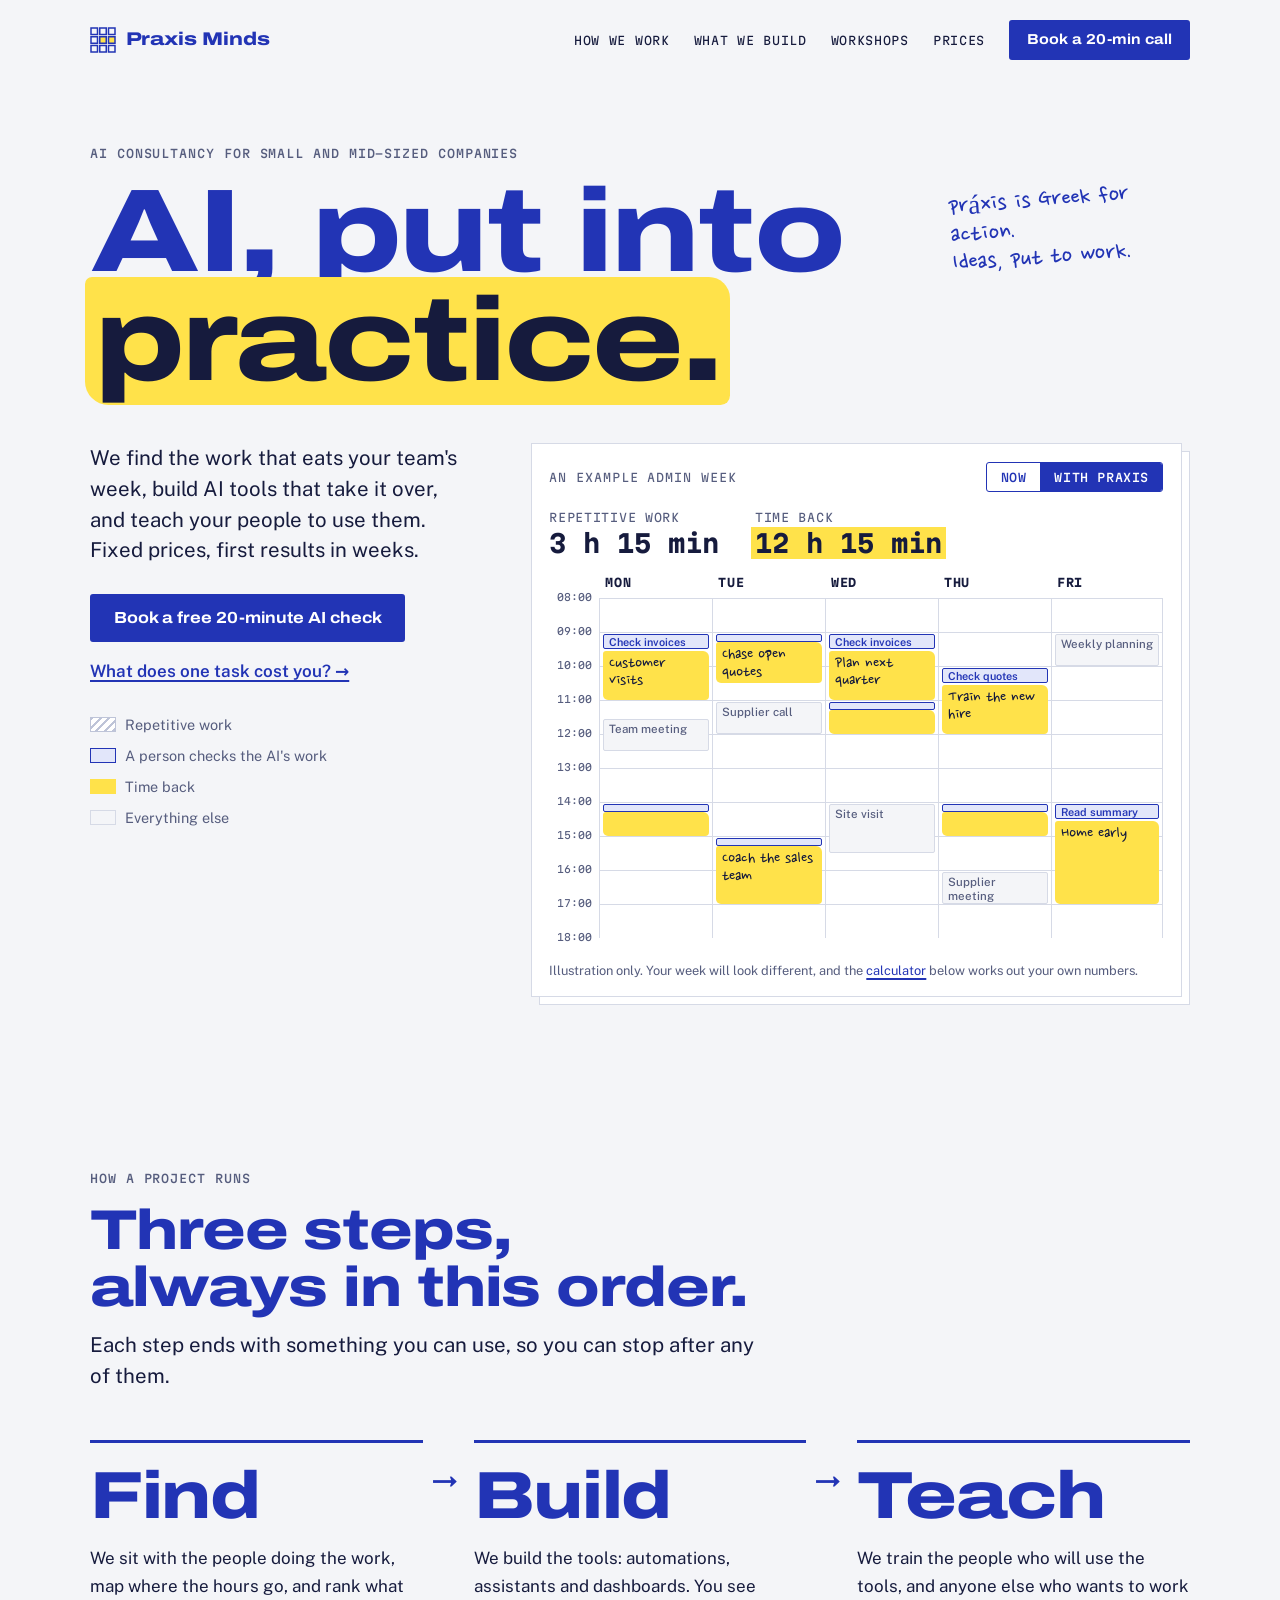
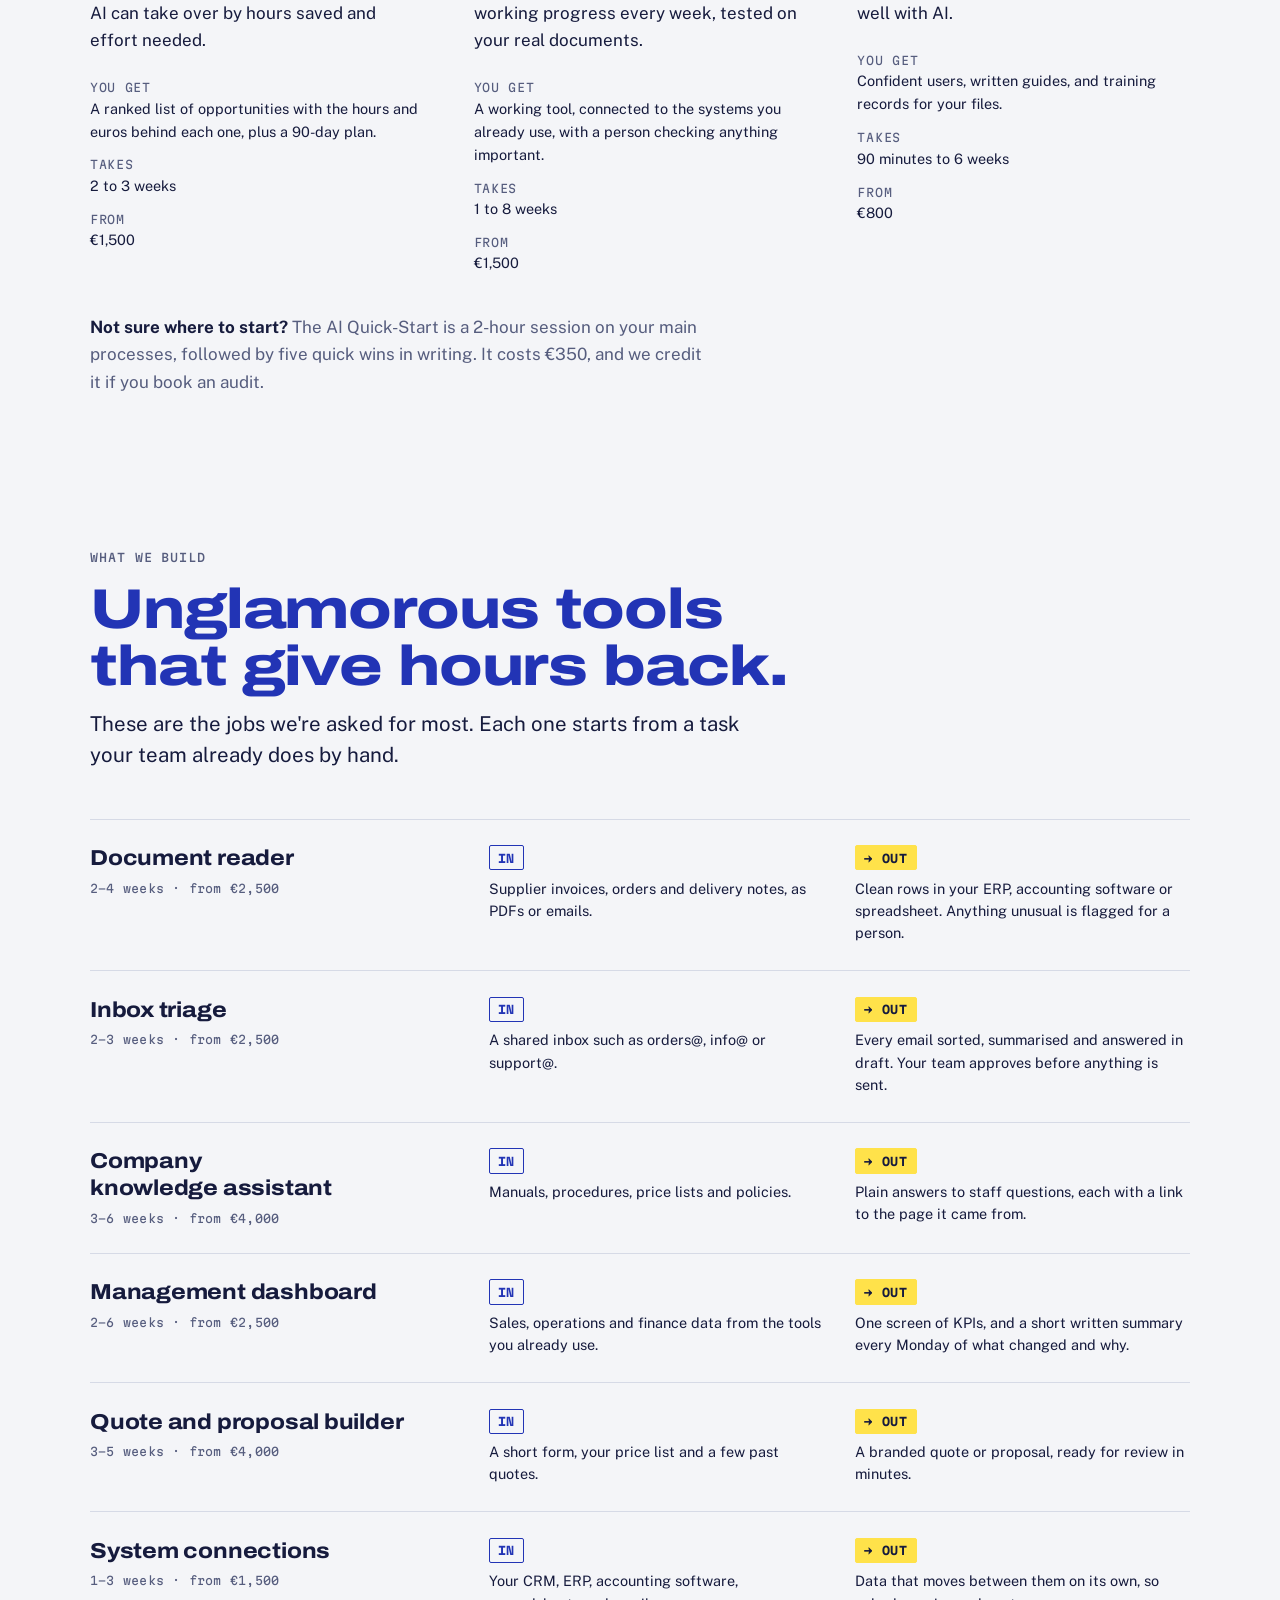
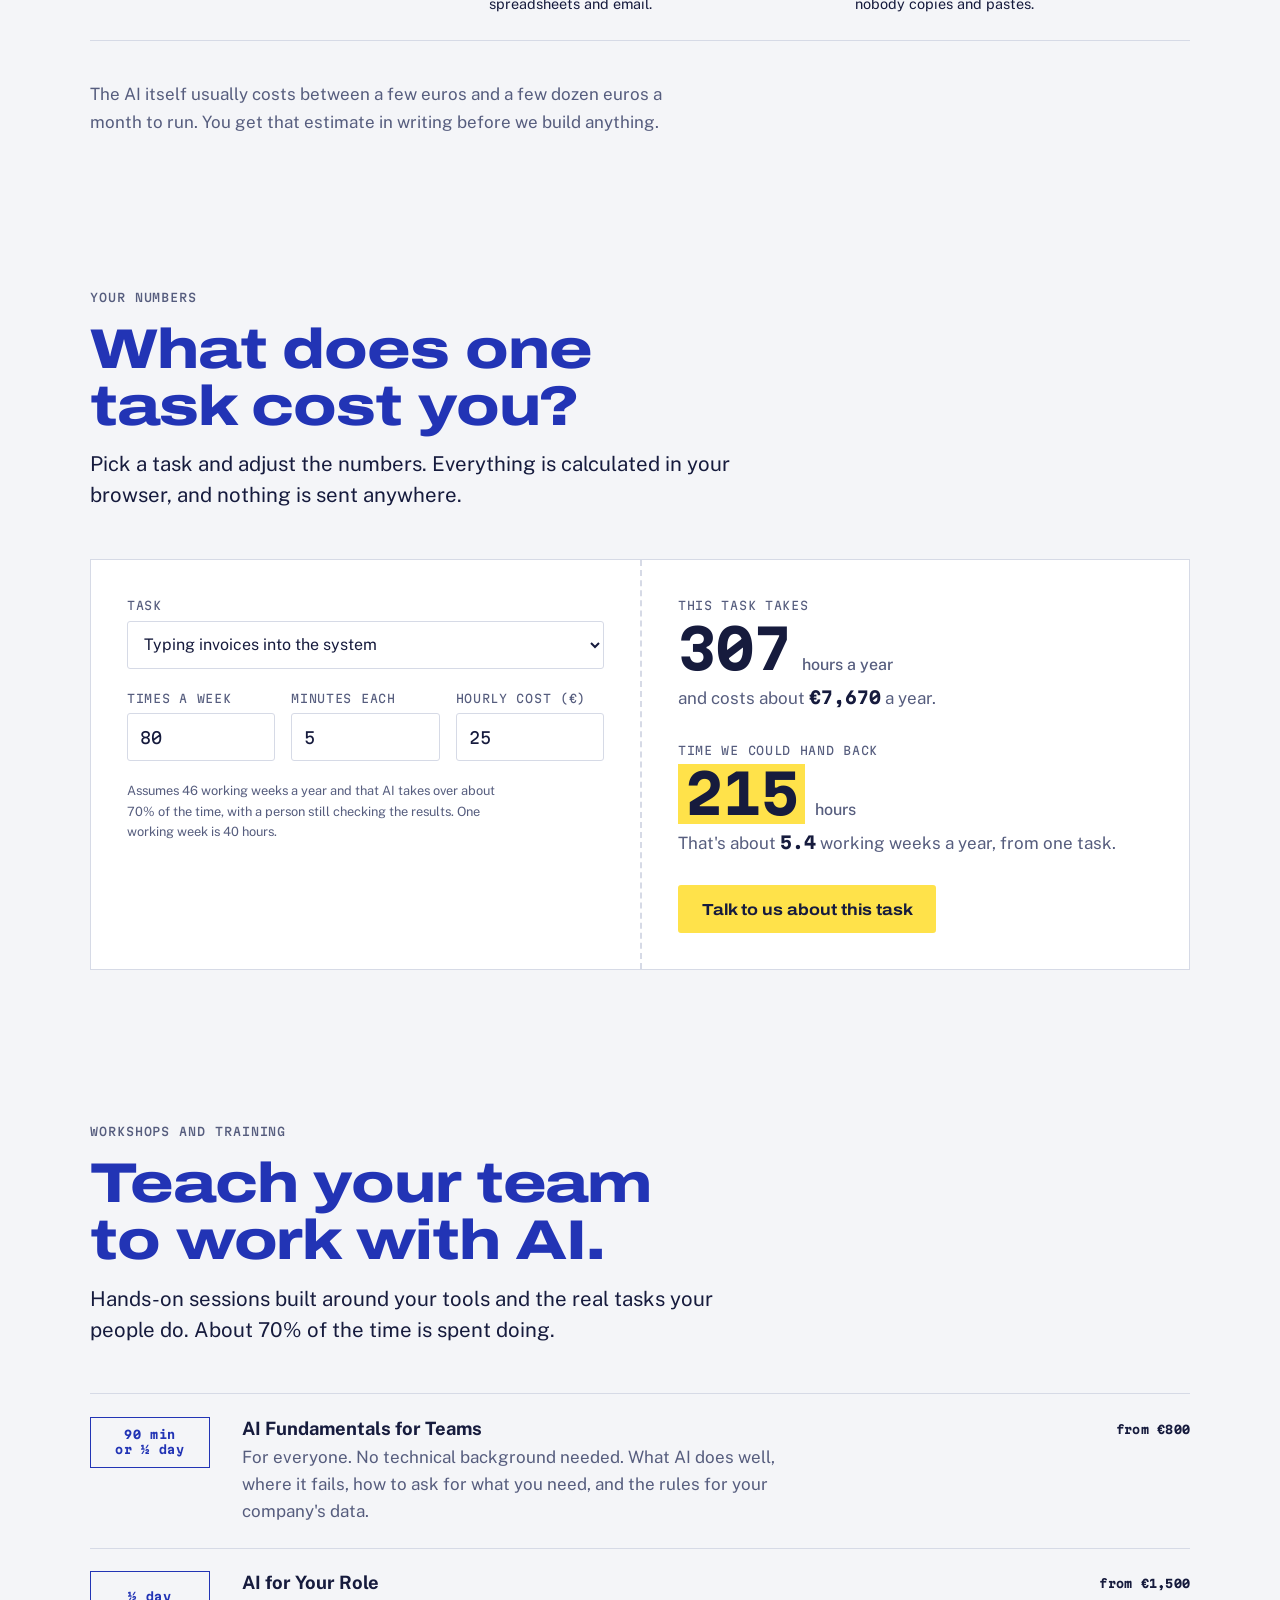
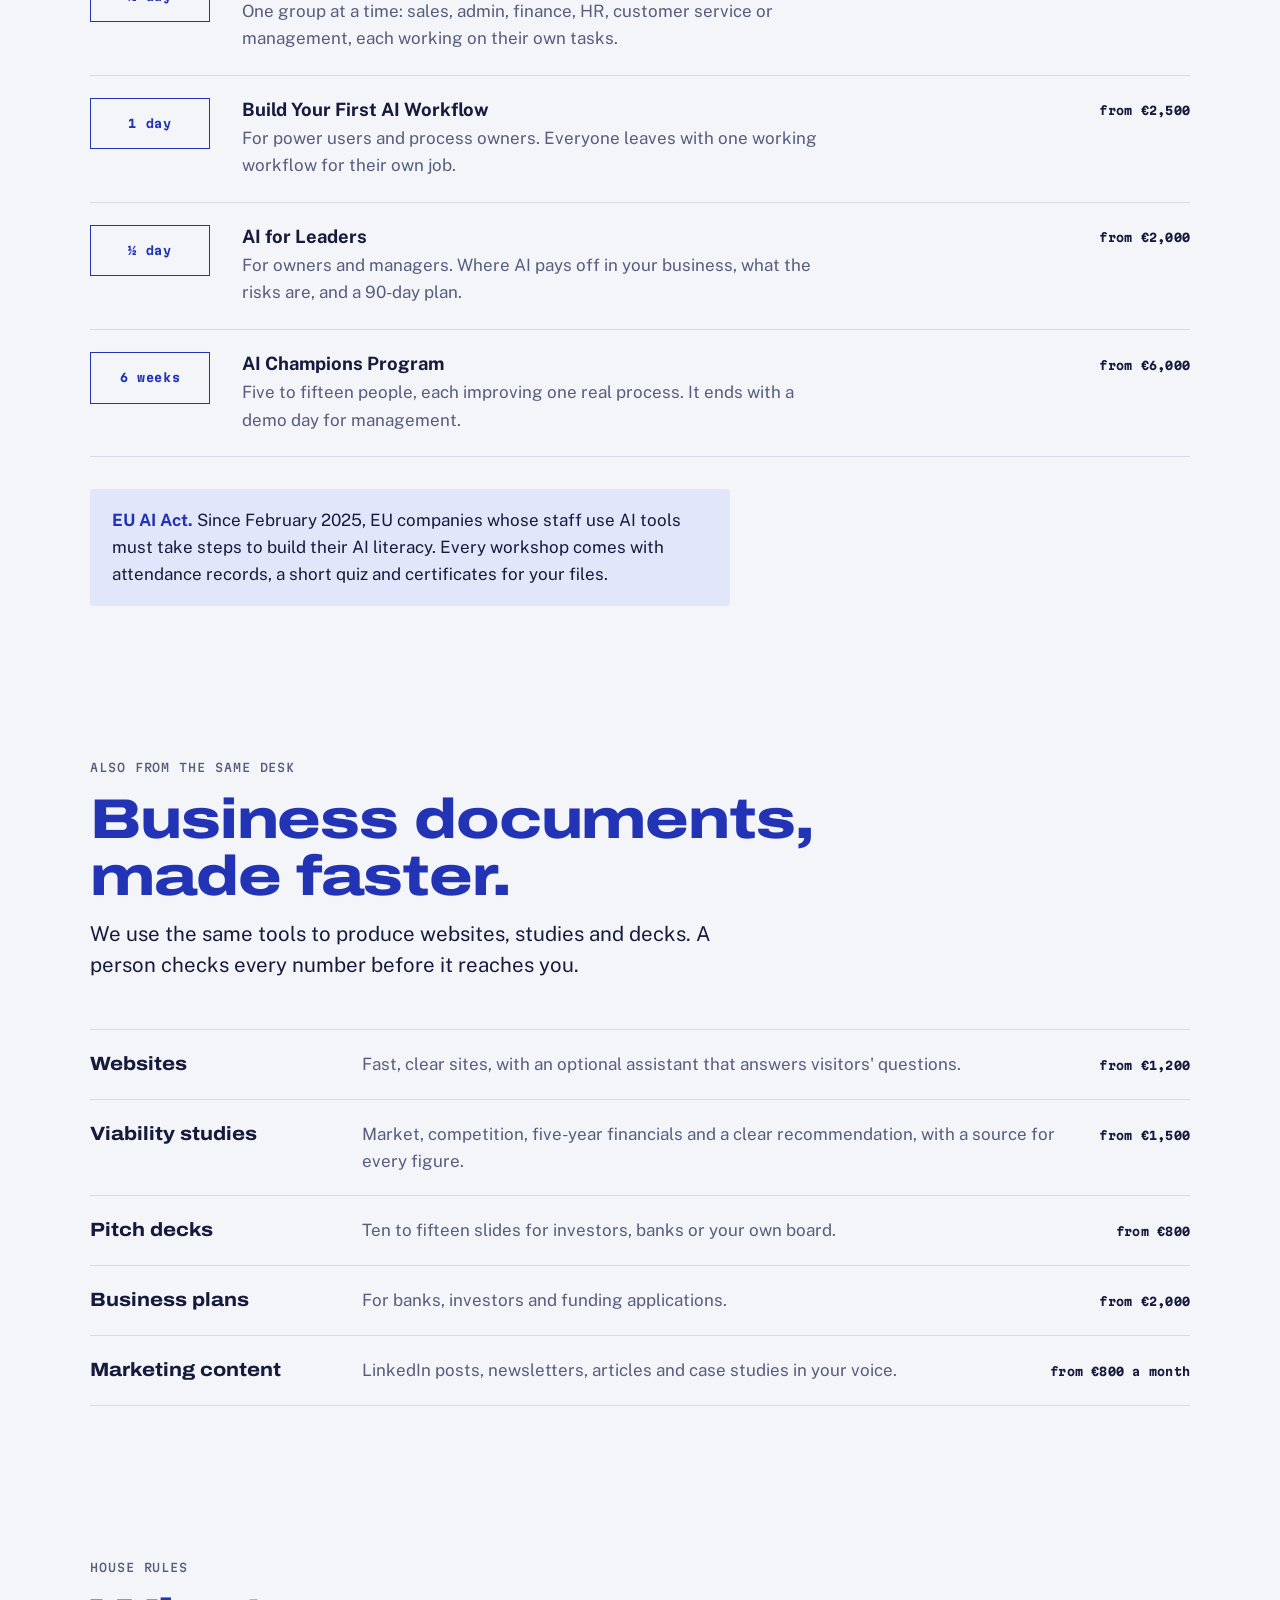
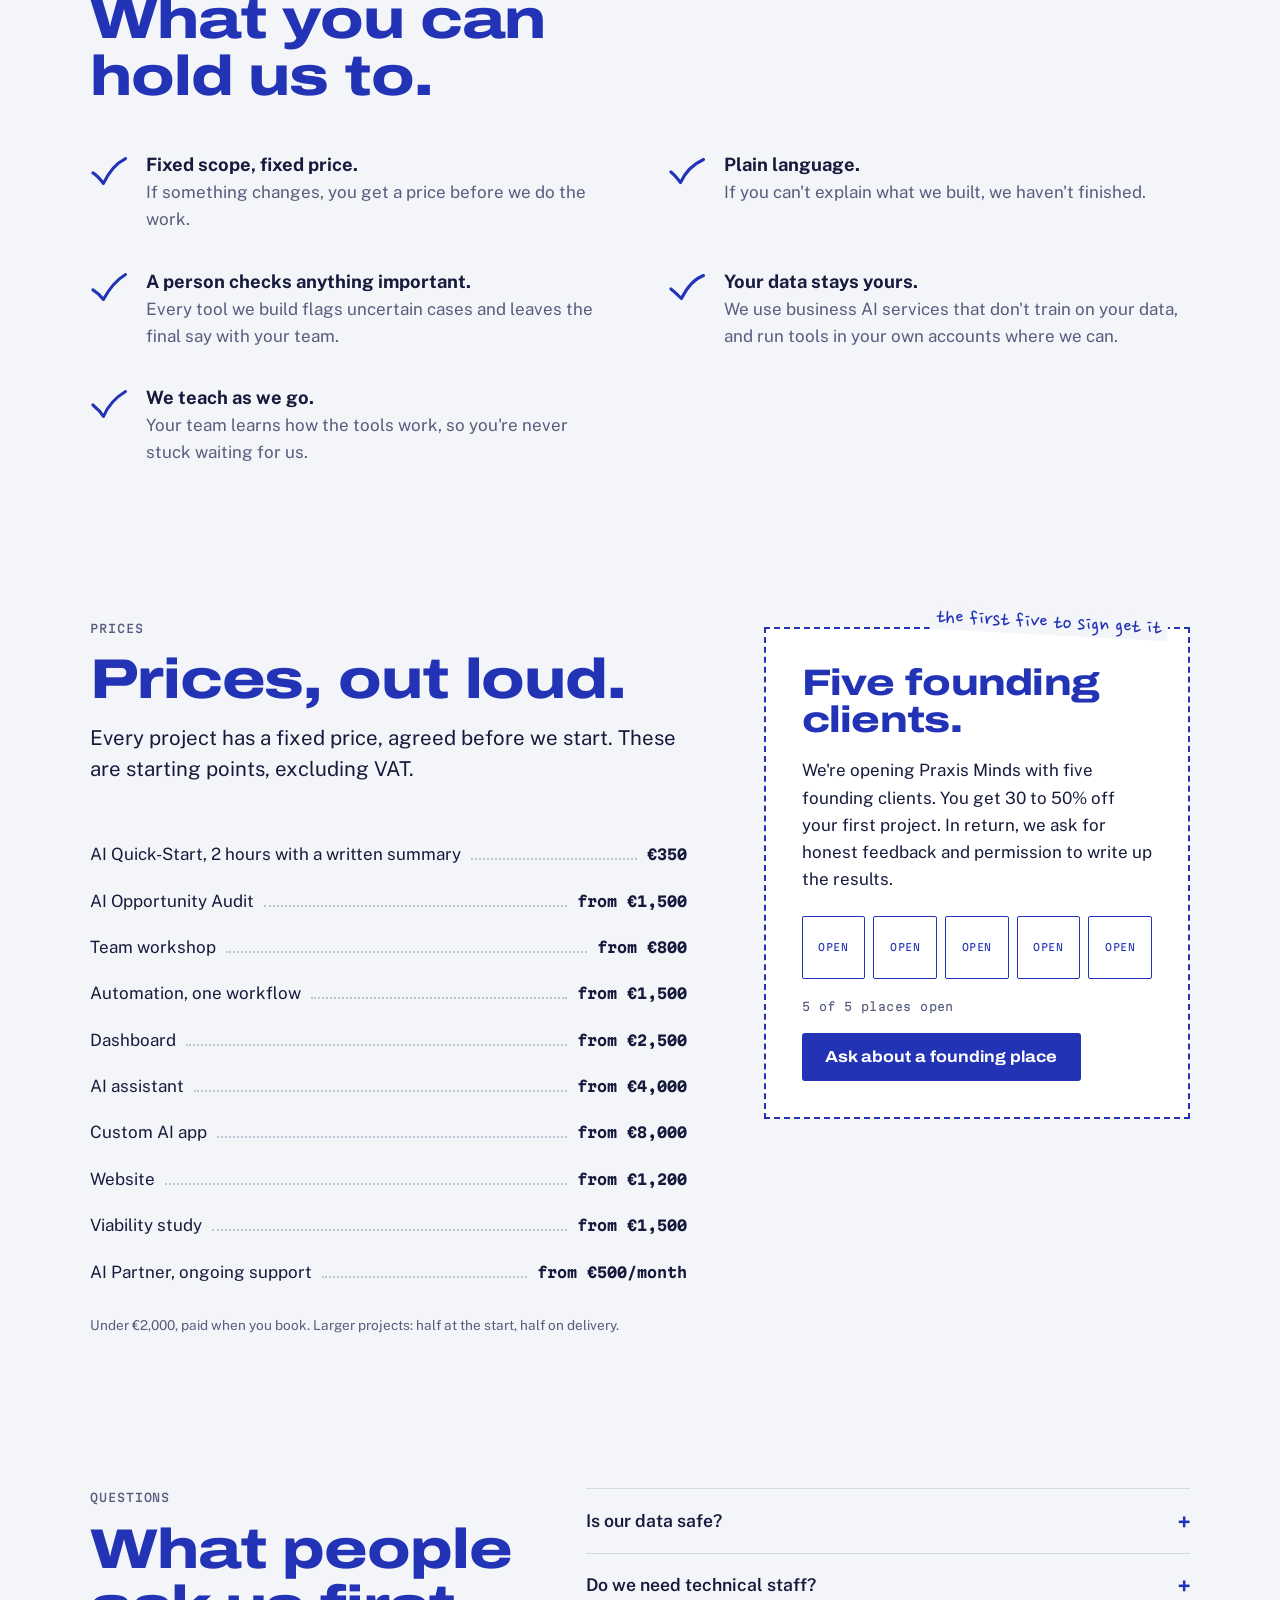
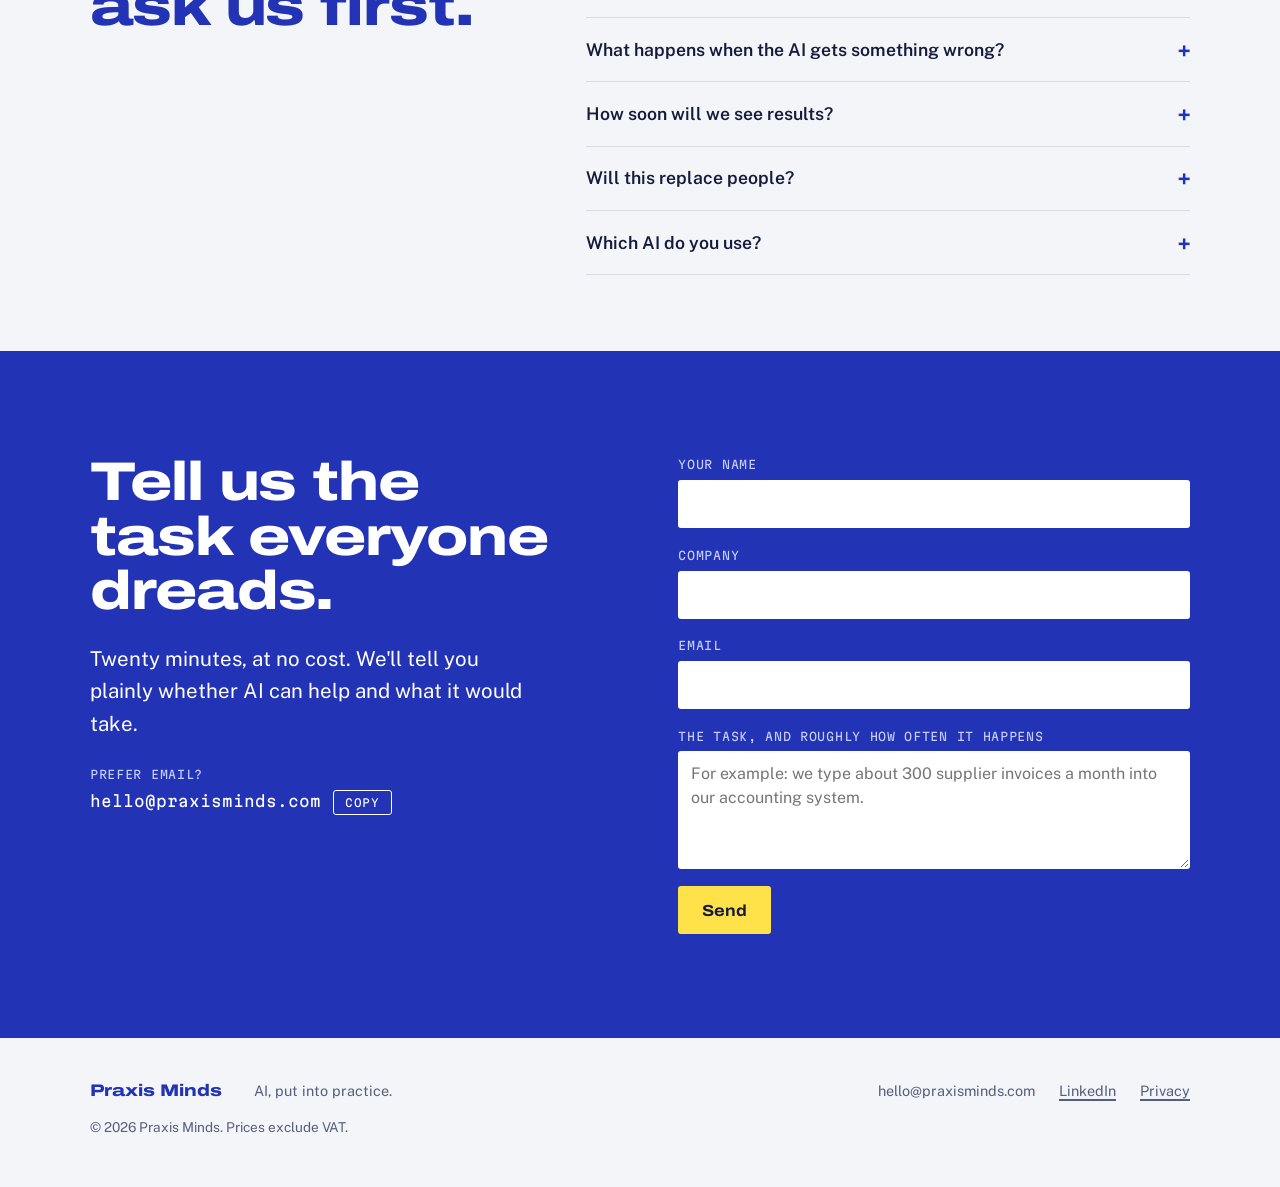
==== website/index.html @ 3c5df4bf "Add Praxis Minds website Static site (HTML/CSS/JS, no build step) in website/: - Hero with a live ex" ====
<!doctype html>
<html lang="en">
<head>
<meta charset="utf-8">
<meta name="viewport" content="width=device-width, initial-scale=1, viewport-fit=cover">
<title>Praxis Minds | Practical AI for small and mid-sized companies</title>
<meta name="description" content="Praxis Minds finds the work that eats your team's week, builds AI tools that take it over, and teaches your people to use them. Fixed prices, first results in weeks.">
<link rel="canonical" href="https://praxisminds.com/">
<meta property="og:type" content="website">
<meta property="og:title" content="Praxis Minds | AI, put into practice">
<meta property="og:description" content="We find the work that eats your team's week, build AI tools that take it over, and teach your people to use them.">
<meta property="og:url" content="https://praxisminds.com/">
<meta property="og:image" content="https://praxisminds.com/assets/og-image.png">
<meta name="twitter:card" content="summary_large_image">
<meta name="theme-color" content="#2234B5">
<link rel="icon" href="assets/favicon.svg" type="image/svg+xml">
<link rel="preconnect" href="https://fonts.googleapis.com">
<link rel="preconnect" href="https://fonts.gstatic.com" crossorigin>
<link rel="stylesheet" href="https://fonts.googleapis.com/css2?family=Archivo:wdth,wght@62..125,100..900&family=Martian+Mono:wght@400;500;700&family=Nanum+Pen+Script&family=Public+Sans:ital,wght@0,400;0,500;0,600;0,700;1,400&display=swap">
<link rel="stylesheet" href="assets/styles.css">
<script type="application/ld+json">
{
  "@context": "https://schema.org",
  "@type": "ProfessionalService",
  "name": "Praxis Minds",
  "slogan": "AI, put into practice.",
  "description": "AI consultancy for small and mid-sized companies: workflow automation, AI assistants, dashboards and AI training.",
  "url": "https://praxisminds.com/",
  "email": "hello@praxisminds.com"
}
</script>
</head>
<body>
<a class="skip" href="#main">Skip to content</a>

<header class="site-head wrap">
  <a class="brand" href="#top" aria-label="Praxis Minds, back to top">
    <svg class="brand-mark" viewBox="0 0 26 26" aria-hidden="true">
      <rect x="1" y="1" width="6.5" height="6.5"/><rect x="9.75" y="1" width="6.5" height="6.5"/><rect x="18.5" y="1" width="6.5" height="6.5"/>
      <rect x="1" y="9.75" width="6.5" height="6.5"/><rect class="on" x="9.75" y="9.75" width="6.5" height="6.5"/><rect class="on" x="18.5" y="9.75" width="6.5" height="6.5"/>
      <rect x="1" y="18.5" width="6.5" height="6.5"/><rect x="9.75" y="18.5" width="6.5" height="6.5"/><rect x="18.5" y="18.5" width="6.5" height="6.5"/>
    </svg>
    <span>Praxis Minds</span>
  </a>
  <nav class="site-nav" aria-label="Main">
    <a href="#method">How we work</a>
    <a href="#build">What we build</a>
    <a href="#workshops">Workshops</a>
    <a href="#prices">Prices</a>
  </nav>
  <a class="btn btn-small" href="#contact"><span class="long">Book a 20-min call</span><span class="short">Book a call</span></a>
</header>

<main id="main">

<!-- HERO: the thesis, a real week of busywork shrinking -->
<section class="hero wrap" id="top">
  <p class="eyebrow">AI consultancy for small and mid-sized companies</p>
  <div class="hero-head">
    <h1>AI, put into <span class="hl">practice.</span></h1>
    <p class="pen hero-note">práxis is Greek for action.<br>Ideas, put to work.</p>
  </div>

  <div class="hero-body">
    <div class="hero-copy">
      <p class="lead">We find the work that eats your team's week, build AI tools that take it over, and teach your people to use them. Fixed prices, first results in weeks.</p>
      <div class="cta-row">
        <a class="btn" href="#contact">Book a free 20-minute AI check</a>
        <a class="link-arrow" href="#calculator">What does one task cost you?</a>
      </div>
      <ul class="legend" aria-label="Legend for the example week">
        <li><span class="sw sw-busy"></span>Repetitive work</li>
        <li><span class="sw sw-check"></span>A person checks the AI's work</li>
        <li><span class="sw sw-freed"></span>Time back</li>
        <li><span class="sw sw-fixed"></span>Everything else</li>
      </ul>
    </div>

    <figure class="week" id="week" aria-labelledby="week-title">
      <div class="week-top">
        <p class="week-title" id="week-title">An example admin week</p>
        <div class="seg" role="group" aria-label="Show the week">
          <button type="button" id="week-now" aria-pressed="true">Now</button>
          <button type="button" id="week-after" aria-pressed="false">With Praxis</button>
        </div>
      </div>

      <dl class="week-stats">
        <div><dt>Repetitive work</dt><dd id="stat-busy">15 h 30 min</dd></div>
        <div><dt>Time back</dt><dd id="stat-back">0 h</dd></div>
      </dl>

      <div class="week-scroll">
        <div class="week-grid">
          <div class="wk-corner" aria-hidden="true"></div>
          <div class="wk-dayname">Mon</div><div class="wk-dayname">Tue</div><div class="wk-dayname">Wed</div><div class="wk-dayname">Thu</div><div class="wk-dayname">Fri</div>

          <div class="wk-hours" aria-hidden="true">
            <span style="--h:0">08<i>:00</i></span><span style="--h:1">09<i>:00</i></span><span style="--h:2">10<i>:00</i></span><span style="--h:3">11<i>:00</i></span><span style="--h:4">12<i>:00</i></span><span style="--h:5">13<i>:00</i></span><span style="--h:6">14<i>:00</i></span><span style="--h:7">15<i>:00</i></span><span style="--h:8">16<i>:00</i></span><span style="--h:9">17<i>:00</i></span><span style="--h:10">18<i>:00</i></span>
          </div>

          <div class="day" aria-label="Monday">
            <div class="blk busy" style="--s:9;--d:2;--a:.5;--i:0" title="Typing supplier invoices into the ERP"><span class="l-now"><span class="l-long">Typing supplier invoices into the ERP</span><span class="l-short">Invoices</span></span><span class="l-after">Check invoices</span></div>
            <div class="blk freed" style="--s:9.5;--d:1.5;--i:0"><span>Customer visits</span></div>
            <div class="blk fixed" style="--s:11.5;--d:1"><span>Team meeting</span></div>
            <div class="blk busy" style="--s:14;--d:1;--a:.25;--i:1" title="Answering “where’s my order?” emails"><span class="l-now"><span class="l-long">“Where’s my order?” emails</span><span class="l-short">Order emails</span></span><span class="l-after"></span></div>
            <div class="blk freed" style="--s:14.25;--d:.75;--i:1"></div>
          </div>

          <div class="day" aria-label="Tuesday">
            <div class="blk busy" style="--s:9;--d:1.5;--a:.25;--i:2" title="Copying orders from email into the system"><span class="l-now"><span class="l-long">Copying orders from email into the system</span><span class="l-short">Order entry</span></span><span class="l-after"></span></div>
            <div class="blk freed" style="--s:9.25;--d:1.25;--i:2"><span>Chase open quotes</span></div>
            <div class="blk fixed" style="--s:11;--d:1"><span>Supplier call</span></div>
            <div class="blk busy" style="--s:15;--d:2;--a:.25;--i:3" title="Building the weekly sales spreadsheet"><span class="l-now"><span class="l-long">Building the weekly sales spreadsheet</span><span class="l-short">Sales report</span></span><span class="l-after"></span></div>
            <div class="blk freed" style="--s:15.25;--d:1.75;--i:3"><span>Coach the sales team</span></div>
          </div>

          <div class="day" aria-label="Wednesday">
            <div class="blk busy" style="--s:9;--d:2;--a:.5;--i:4" title="Typing supplier invoices into the ERP"><span class="l-now"><span class="l-long">Typing supplier invoices into the ERP</span><span class="l-short">Invoices</span></span><span class="l-after">Check invoices</span></div>
            <div class="blk freed" style="--s:9.5;--d:1.5;--i:4"><span>Plan next quarter</span></div>
            <div class="blk busy" style="--s:11;--d:1;--a:.25;--i:5" title="Searching folders for the right file"><span class="l-now"><span class="l-long">Searching folders for the right file</span><span class="l-short">Searching</span></span><span class="l-after"></span></div>
            <div class="blk freed" style="--s:11.25;--d:.75;--i:5"></div>
            <div class="blk fixed" style="--s:14;--d:1.5"><span>Site visit</span></div>
          </div>

          <div class="day" aria-label="Thursday">
            <div class="blk busy" style="--s:10;--d:2;--a:.5;--i:6" title="Writing quotes from scratch"><span class="l-now"><span class="l-long">Writing quotes from scratch</span><span class="l-short">Quotes</span></span><span class="l-after">Check quotes</span></div>
            <div class="blk freed" style="--s:10.5;--d:1.5;--i:6"><span>Train the new hire</span></div>
            <div class="blk busy" style="--s:14;--d:1;--a:.25;--i:7" title="Answering the same staff questions"><span class="l-now"><span class="l-long">Answering the same staff questions</span><span class="l-short">Questions</span></span><span class="l-after"></span></div>
            <div class="blk freed" style="--s:14.25;--d:.75;--i:7"></div>
            <div class="blk fixed" style="--s:16;--d:1"><span>Supplier meeting</span></div>
          </div>

          <div class="day" aria-label="Friday">
            <div class="blk fixed" style="--s:9;--d:1"><span>Weekly planning</span></div>
            <div class="blk busy" style="--s:14;--d:3;--a:.5;--i:8" title="Chasing numbers for the month-end report"><span class="l-now"><span class="l-long">Chasing numbers for the month-end report</span><span class="l-short">Month-end</span></span><span class="l-after">Read summary</span></div>
            <div class="blk freed" style="--s:14.5;--d:2.5;--i:8"><span>Home early</span></div>
          </div>
        </div>
      </div>
      <figcaption>Illustration only. Your week will look different, and the <a href="#calculator">calculator</a> below works out your own numbers.</figcaption>
    </figure>
  </div>
</section>

<!-- METHOD: a real sequence, so it is numbered by its verbs -->
<section class="section wrap" id="method">
  <header class="sec-head">
    <p class="eyebrow">How a project runs</p>
    <h2>Three steps, always in this order.</h2>
    <p class="sec-lead">Each step ends with something you can use, so you can stop after any of them.</p>
  </header>
  <ol class="steps">
    <li class="step">
      <h3 class="verb">Find</h3>
      <p>We sit with the people doing the work, map where the hours go, and rank what AI can take over by hours saved and effort needed.</p>
      <dl class="facts">
        <div><dt>You get</dt><dd>A ranked list of opportunities with the hours and euros behind each one, plus a 90-day plan.</dd></div>
        <div><dt>Takes</dt><dd>2 to 3 weeks</dd></div>
        <div><dt>From</dt><dd>€1,500</dd></div>
      </dl>
    </li>
    <li class="step">
      <h3 class="verb">Build</h3>
      <p>We build the tools: automations, assistants and dashboards. You see working progress every week, tested on your real documents.</p>
      <dl class="facts">
        <div><dt>You get</dt><dd>A working tool, connected to the systems you already use, with a person checking anything important.</dd></div>
        <div><dt>Takes</dt><dd>1 to 8 weeks</dd></div>
        <div><dt>From</dt><dd>€1,500</dd></div>
      </dl>
    </li>
    <li class="step">
      <h3 class="verb">Teach</h3>
      <p>We train the people who will use the tools, and anyone else who wants to work well with AI.</p>
      <dl class="facts">
        <div><dt>You get</dt><dd>Confident users, written guides, and training records for your files.</dd></div>
        <div><dt>Takes</dt><dd>90 minutes to 6 weeks</dd></div>
        <div><dt>From</dt><dd>€800</dd></div>
      </dl>
    </li>
  </ol>
  <p class="aside-note"><strong>Not sure where to start?</strong> The AI Quick-Start is a 2-hour session on your main processes, followed by five quick wins in writing. It costs €350, and we credit it if you book an audit.</p>
</section>

<!-- BUILD: an inventory written as inputs and outputs -->
<section class="section wrap" id="build">
  <header class="sec-head">
    <p class="eyebrow">What we build</p>
    <h2>Unglamorous tools that give hours back.</h2>
    <p class="sec-lead">These are the jobs we're asked for most. Each one starts from a task your team already does by hand.</p>
  </header>

  <ul class="inventory">
    <li class="item">
      <div class="item-name"><h3>Document reader</h3><p class="item-meta">2–4 weeks · from €2,500</p></div>
      <dl class="io">
        <div><dt>In</dt><dd>Supplier invoices, orders and delivery notes, as PDFs or emails.</dd></div>
        <div><dt>Out</dt><dd>Clean rows in your ERP, accounting software or spreadsheet. Anything unusual is flagged for a person.</dd></div>
      </dl>
    </li>
    <li class="item">
      <div class="item-name"><h3>Inbox triage</h3><p class="item-meta">2–3 weeks · from €2,500</p></div>
      <dl class="io">
        <div><dt>In</dt><dd>A shared inbox such as orders@, info@ or support@.</dd></div>
        <div><dt>Out</dt><dd>Every email sorted, summarised and answered in draft. Your team approves before anything is sent.</dd></div>
      </dl>
    </li>
    <li class="item">
      <div class="item-name"><h3>Company knowledge assistant</h3><p class="item-meta">3–6 weeks · from €4,000</p></div>
      <dl class="io">
        <div><dt>In</dt><dd>Manuals, procedures, price lists and policies.</dd></div>
        <div><dt>Out</dt><dd>Plain answers to staff questions, each with a link to the page it came from.</dd></div>
      </dl>
    </li>
    <li class="item">
      <div class="item-name"><h3>Management dashboard</h3><p class="item-meta">2–6 weeks · from €2,500</p></div>
      <dl class="io">
        <div><dt>In</dt><dd>Sales, operations and finance data from the tools you already use.</dd></div>
        <div><dt>Out</dt><dd>One screen of KPIs, and a short written summary every Monday of what changed and why.</dd></div>
      </dl>
    </li>
    <li class="item">
      <div class="item-name"><h3>Quote and proposal builder</h3><p class="item-meta">3–5 weeks · from €4,000</p></div>
      <dl class="io">
        <div><dt>In</dt><dd>A short form, your price list and a few past quotes.</dd></div>
        <div><dt>Out</dt><dd>A branded quote or proposal, ready for review in minutes.</dd></div>
      </dl>
    </li>
    <li class="item">
      <div class="item-name"><h3>System connections</h3><p class="item-meta">1–3 weeks · from €1,500</p></div>
      <dl class="io">
        <div><dt>In</dt><dd>Your CRM, ERP, accounting software, spreadsheets and email.</dd></div>
        <div><dt>Out</dt><dd>Data that moves between them on its own, so nobody copies and pastes.</dd></div>
      </dl>
    </li>
  </ul>
  <p class="aside-note">The AI itself usually costs between a few euros and a few dozen euros a month to run. You get that estimate in writing before we build anything.</p>
</section>

<!-- CALCULATOR: the visitor's own numbers -->
<section class="section wrap" id="calculator">
  <header class="sec-head">
    <p class="eyebrow">Your numbers</p>
    <h2>What does one task cost you?</h2>
    <p class="sec-lead">Pick a task and adjust the numbers. Everything is calculated in your browser, and nothing is sent anywhere.</p>
  </header>

  <div class="calc">
    <form class="calc-in" id="calc-form" autocomplete="off">
      <div class="field">
        <label for="calc-task">Task</label>
        <select id="calc-task">
          <option value="invoices">Typing invoices into the system</option>
          <option value="orders">Entering orders from emails</option>
          <option value="questions">Answering repeat customer questions</option>
          <option value="quotes">Writing quotes</option>
          <option value="report">Building the weekly report</option>
          <option value="other">Something else</option>
        </select>
      </div>
      <div class="field-row">
        <div class="field">
          <label for="calc-count">Times a week</label>
          <input id="calc-count" type="number" inputmode="numeric" min="0" max="10000" step="1" value="80">
        </div>
        <div class="field">
          <label for="calc-minutes">Minutes each</label>
          <input id="calc-minutes" type="number" inputmode="decimal" min="0" max="600" step="0.5" value="5">
        </div>
        <div class="field">
          <label for="calc-rate">Hourly cost (€)</label>
          <input id="calc-rate" type="number" inputmode="decimal" min="0" max="500" step="1" value="25">
        </div>
      </div>
      <p class="calc-assume">Assumes 46 working weeks a year and that AI takes over about 70% of the time, with a person still checking the results. One working week is 40 hours.</p>
    </form>

    <div class="calc-out" aria-live="polite">
      <div class="calc-big">
        <p class="calc-label">This task takes</p>
        <p class="calc-num"><span id="out-hours">307</span> <small>hours a year</small></p>
        <p class="calc-sub">and costs about <strong id="out-cost">€7,670</strong> a year.</p>
      </div>
      <div class="calc-back">
        <p class="calc-label">Time we could hand back</p>
        <p class="calc-num"><span id="out-back">215</span> <small>hours</small></p>
        <p class="calc-sub">That's about <strong id="out-weeks">5.4</strong> working weeks a year, from one task.</p>
      </div>
      <a class="btn btn-marker" id="calc-talk" href="#contact">Talk to us about this task</a>
    </div>
  </div>
</section>

<!-- TEACH: a timetable, because workshops are booked by duration -->
<section class="section wrap" id="workshops">
  <header class="sec-head">
    <p class="eyebrow">Workshops and training</p>
    <h2>Teach your team to work with AI.</h2>
    <p class="sec-lead">Hands-on sessions built around your tools and the real tasks your people do. About 70% of the time is spent doing.</p>
  </header>

  <ul class="timetable">
    <li><span class="slot">90 min<br>or ½ day</span><div><h3>AI Fundamentals for Teams</h3><p>For everyone. No technical background needed. What AI does well, where it fails, how to ask for what you need, and the rules for your company's data.</p></div><span class="price">from €800</span></li>
    <li><span class="slot">½ day</span><div><h3>AI for Your Role</h3><p>One group at a time: sales, admin, finance, HR, customer service or management, each working on their own tasks.</p></div><span class="price">from €1,500</span></li>
    <li><span class="slot">1 day</span><div><h3>Build Your First AI Workflow</h3><p>For power users and process owners. Everyone leaves with one working workflow for their own job.</p></div><span class="price">from €2,500</span></li>
    <li><span class="slot">½ day</span><div><h3>AI for Leaders</h3><p>For owners and managers. Where AI pays off in your business, what the risks are, and a 90-day plan.</p></div><span class="price">from €2,000</span></li>
    <li><span class="slot">6 weeks</span><div><h3>AI Champions Program</h3><p>Five to fifteen people, each improving one real process. It ends with a demo day for management.</p></div><span class="price">from €6,000</span></li>
  </ul>

  <div class="note-box">
    <p><strong>EU AI Act.</strong> Since February 2025, EU companies whose staff use AI tools must take steps to build their AI literacy. Every workshop comes with attendance records, a short quiz and certificates for your files.</p>
  </div>
</section>

<!-- MORE: same desk, quieter -->
<section class="section wrap" id="more">
  <header class="sec-head">
    <p class="eyebrow">Also from the same desk</p>
    <h2>Business documents, made faster.</h2>
    <p class="sec-lead">We use the same tools to produce websites, studies and decks. A person checks every number before it reaches you.</p>
  </header>
  <dl class="more-list">
    <div><dt>Websites</dt><dd>Fast, clear sites, with an optional assistant that answers visitors' questions.</dd><dd class="price">from €1,200</dd></div>
    <div><dt>Viability studies</dt><dd>Market, competition, five-year financials and a clear recommendation, with a source for every figure.</dd><dd class="price">from €1,500</dd></div>
    <div><dt>Pitch decks</dt><dd>Ten to fifteen slides for investors, banks or your own board.</dd><dd class="price">from €800</dd></div>
    <div><dt>Business plans</dt><dd>For banks, investors and funding applications.</dd><dd class="price">from €2,000</dd></div>
    <div><dt>Marketing content</dt><dd>LinkedIn posts, newsletters, articles and case studies in your voice.</dd><dd class="price">from €800 a month</dd></div>
  </dl>
</section>

<!-- RULES: commitments, not a sequence -->
<section class="section wrap" id="rules">
  <header class="sec-head">
    <p class="eyebrow">House rules</p>
    <h2>What you can hold us to.</h2>
  </header>
  <ul class="rules">
    <li><svg class="tick" viewBox="0 0 40 32" aria-hidden="true"><path d="M3 18 C 8 21, 11 25, 14 29 C 19 18, 27 8, 37 3"/></svg><div><h3>Fixed scope, fixed price.</h3><p>If something changes, you get a price before we do the work.</p></div></li>
    <li><svg class="tick" viewBox="0 0 40 32" aria-hidden="true"><path d="M3 17 C 7 20, 10 24, 13 28 C 18 17, 26 9, 37 4"/></svg><div><h3>Plain language.</h3><p>If you can't explain what we built, we haven't finished.</p></div></li>
    <li><svg class="tick" viewBox="0 0 40 32" aria-hidden="true"><path d="M3 19 C 8 22, 11 25, 14 29 C 20 18, 27 9, 37 3"/></svg><div><h3>A person checks anything important.</h3><p>Every tool we build flags uncertain cases and leaves the final say with your team.</p></div></li>
    <li><svg class="tick" viewBox="0 0 40 32" aria-hidden="true"><path d="M3 18 C 7 21, 10 24, 14 28 C 19 18, 26 8, 37 4"/></svg><div><h3>Your data stays yours.</h3><p>We use business AI services that don't train on your data, and run tools in your own accounts where we can.</p></div></li>
    <li><svg class="tick" viewBox="0 0 40 32" aria-hidden="true"><path d="M3 17 C 8 21, 11 24, 14 29 C 19 17, 27 9, 37 3"/></svg><div><h3>We teach as we go.</h3><p>Your team learns how the tools work, so you're never stuck waiting for us.</p></div></li>
  </ul>
</section>

<!-- PRICES + FOUNDING CLIENTS -->
<section class="section wrap" id="prices">
  <div class="prices-grid">
    <div>
      <header class="sec-head">
        <p class="eyebrow">Prices</p>
        <h2>Prices, out loud.</h2>
        <p class="sec-lead">Every project has a fixed price, agreed before we start. These are starting points, excluding VAT.</p>
      </header>
      <ul class="pricelist">
        <li><span>AI Quick-Start, 2 hours with a written summary</span><b>€350</b></li>
        <li><span>AI Opportunity Audit</span><b>from €1,500</b></li>
        <li><span>Team workshop</span><b>from €800</b></li>
        <li><span>Automation, one workflow</span><b>from €1,500</b></li>
        <li><span>Dashboard</span><b>from €2,500</b></li>
        <li><span>AI assistant</span><b>from €4,000</b></li>
        <li><span>Custom AI app</span><b>from €8,000</b></li>
        <li><span>Website</span><b>from €1,200</b></li>
        <li><span>Viability study</span><b>from €1,500</b></li>
        <li><span>AI Partner, ongoing support</span><b>from €500/month</b></li>
      </ul>
      <p class="fine">Under €2,000, paid when you book. Larger projects: half at the start, half on delivery.</p>
    </div>

    <aside class="founding" id="founding" aria-labelledby="founding-title">
      <h2 id="founding-title">Five founding clients.</h2>
      <p>We're opening Praxis Minds with five founding clients. You get 30 to 50% off your first project. In return, we ask for honest feedback and permission to write up the results.</p>
      <ol class="slots" data-taken="0" aria-label="Founding client places">
        <li>Open</li><li>Open</li><li>Open</li><li>Open</li><li>Open</li>
      </ol>
      <p class="slots-count" id="slots-count">5 of 5 places open</p>
      <p class="pen founding-note">the first five to sign get it</p>
      <a class="btn" href="#contact">Ask about a founding place</a>
    </aside>
  </div>
</section>

<!-- FAQ -->
<section class="section wrap" id="faq">
  <div class="faq-grid">
    <header class="sec-head">
      <p class="eyebrow">Questions</p>
      <h2>What people ask us first.</h2>
    </header>
    <div class="faq">
      <details>
        <summary>Is our data safe?</summary>
        <p>We use business versions of AI services, whose terms say your data isn't used to train their models. Where we can, tools run in your own accounts, so you keep control of the data and the bill. When personal data is involved, we sign a data processing agreement with you.</p>
      </details>
      <details>
        <summary>Do we need technical staff?</summary>
        <p>No. We build, connect and maintain the tools. Your team needs to know their own work, and we teach them the rest.</p>
      </details>
      <details>
        <summary>What happens when the AI gets something wrong?</summary>
        <p>It will, sometimes. Every tool we build flags uncertain cases for a person and keeps your team in charge of anything important. Before launch, we test on your real documents and show you the accuracy.</p>
      </details>
      <details>
        <summary>How soon will we see results?</summary>
        <p>Quick wins usually come in the first week or two. Most automations go live within 2 to 4 weeks.</p>
      </details>
      <details>
        <summary>Will this replace people?</summary>
        <p>We design tools to take over tasks. The time goes back to your team, for customers, growth and the work that kept getting postponed. We also train the people who use the tools.</p>
      </details>
      <details>
        <summary>Which AI do you use?</summary>
        <p>Mostly Claude, from Anthropic, because it handles documents and writing reliably. We pick tools to fit the job, and we can work inside Microsoft, Google or AWS environments if your company requires it.</p>
      </details>
    </div>
  </div>
</section>

<!-- CONTACT -->
<section class="panel" id="contact">
  <div class="wrap panel-grid">
    <div class="panel-copy">
      <h2>Tell us the task everyone dreads.</h2>
      <p>Twenty minutes, at no cost. We'll tell you plainly whether AI can help and what it would take.</p>
      <div class="email-line">
        <p class="email-label">Prefer email?</p>
        <p><span class="email" id="email-address">hello@praxisminds.com</span> <button type="button" class="copy-btn" id="copy-email">Copy</button></p>
      </div>
    </div>

    <form class="contact-form" id="contact-form" data-endpoint="" data-email="hello@praxisminds.com" novalidate>
      <div class="field">
        <label for="f-name">Your name</label>
        <input id="f-name" name="name" type="text" autocomplete="name" required>
      </div>
      <div class="field">
        <label for="f-company">Company</label>
        <input id="f-company" name="company" type="text" autocomplete="organization">
      </div>
      <div class="field">
        <label for="f-email">Email</label>
        <input id="f-email" name="email" type="email" autocomplete="email" required>
      </div>
      <div class="field">
        <label for="f-task">The task, and roughly how often it happens</label>
        <textarea id="f-task" name="task" rows="4" required placeholder="For example: we type about 300 supplier invoices a month into our accounting system."></textarea>
      </div>
      <p class="form-error" id="form-error" hidden></p>
      <button class="btn btn-marker" type="submit">Send</button>

      <div class="form-result" id="form-sent" hidden>
        <p><strong>Thanks, we've got it.</strong> We'll reply within one working day.</p>
      </div>
      <div class="form-result" id="form-fallback" hidden>
        <p><strong>Your message is ready.</strong> Online sending isn't switched on yet. Copy the message below and email it to <span class="email">hello@praxisminds.com</span>.</p>
        <label class="sr-only" for="f-composed">Your message</label>
        <textarea id="f-composed" rows="6" readonly></textarea>
        <button type="button" class="copy-btn" id="copy-message">Copy message</button>
      </div>
    </form>
  </div>
</section>

</main>

<footer class="site-foot wrap">
  <p class="foot-brand">Praxis Minds</p>
  <p>AI, put into practice.</p>
  <ul class="foot-links">
    <li><span>hello@praxisminds.com</span></li>
    <li><a href="https://www.linkedin.com/" rel="noopener">LinkedIn</a></li>
    <li><a href="privacy.html">Privacy</a></li>
  </ul>
  <p class="fine">© <span id="year">2026</span> Praxis Minds. Prices exclude VAT.</p>
</footer>

<script src="assets/main.js" defer></script>
</body>
</html>
---- website/assets/styles.css ----
/*
  Praxis Minds: design tokens
  Layout: one left-aligned 1180px column. The hero pairs a giant expanded headline with a live
  week planner. Boldness lives in one place: ballpoint-blue display type and highlighter yellow,
  the two colours of everyday office paperwork. Everything else stays quiet.
*/
:root {
  --paper: #F4F5F8;      /* page: cool copy-paper white */
  --sheet: #FFFFFF;      /* raised surfaces: planner, forms */
  --ink: #161B3D;        /* body text: blue-black */
  --muted: #565D7E;      /* secondary text */
  --pen: #2234B5;        /* ballpoint blue: headlines, links, actions */
  --on-pen: #FFFFFF;
  --pen-soft: #E2E6FA;   /* tint for checks and notes */
  --marker: #FFE24A;     /* highlighter yellow: time back, key figures */
  --on-marker: #161B3D;
  --rule: #D6DAE6;       /* lines */
  --hatch: #BEC4D8;      /* repetitive-work hatching */
  --panel: #2234B5;      /* contact panel */
  --panel-ink: #FFFFFF;
  --panel-muted: #C7CFFF;
  --field: #FFFFFF;
  --field-ink: #161B3D;

  --font-display: "Archivo", "Arial Black", "Helvetica Neue", Arial, sans-serif;
  --font-body: "Public Sans", system-ui, -apple-system, "Segoe UI", Roboto, Arial, sans-serif;
  --font-mono: "Martian Mono", ui-monospace, "SF Mono", Menlo, Consolas, monospace;
  --font-pen: "Nanum Pen Script", "Segoe Print", "Bradley Hand", cursive;

  --t-label: .72rem;
  --t-sm: .9rem;
  --t-body: 1.0625rem;
  --t-lead: clamp(1.15rem, 1.6vw, 1.3rem);
  --t-h3: 1.3rem;
  --t-h2: clamp(2rem, 4.6vw, 3.5rem);
  --t-hero: clamp(2.75rem, 9.2vw, 7.6rem);

  --wrap: 1180px;
  --gutter: clamp(16px, 4vw, 40px);
  --hr: 34px;            /* one hour in the week planner */
}

@media (prefers-color-scheme: dark) {
  :root:not([data-theme="light"]) {
    --paper: #0E1233;
    --sheet: #161B45;
    --ink: #E9EBF7;
    --muted: #A4AACE;
    --pen: #A9B7FF;
    --on-pen: #0E1233;
    --pen-soft: #252F6C;
    --marker: #FFE24A;
    --on-marker: #161B3D;
    --rule: #2C3372;
    --hatch: #3D4588;
    --panel: #1B278F;
    --panel-ink: #FFFFFF;
    --panel-muted: #BAC4FF;
    --field: #0E1233;
    --field-ink: #E9EBF7;
    color-scheme: dark;
  }
}
:root[data-theme="dark"] {
  --paper: #0E1233;
  --sheet: #161B45;
  --ink: #E9EBF7;
  --muted: #A4AACE;
  --pen: #A9B7FF;
  --on-pen: #0E1233;
  --pen-soft: #252F6C;
  --marker: #FFE24A;
  --on-marker: #161B3D;
  --rule: #2C3372;
  --hatch: #3D4588;
  --panel: #1B278F;
  --panel-ink: #FFFFFF;
  --panel-muted: #BAC4FF;
  --field: #0E1233;
  --field-ink: #E9EBF7;
  color-scheme: dark;
}

/* ---------- Base ---------- */
*, *::before, *::after { box-sizing: border-box; }
html { scroll-behavior: smooth; -webkit-text-size-adjust: 100%; }
body {
  margin: 0;
  background: var(--paper);
  color: var(--ink);
  font-family: var(--font-body);
  font-size: var(--t-body);
  line-height: 1.6;
  -webkit-font-smoothing: antialiased;
}
img, svg { max-width: 100%; }
a { color: var(--pen); text-underline-offset: .2em; text-decoration-thickness: 1.5px; }
a:hover { text-decoration-thickness: 2.5px; }
p { margin: 0; }
h1, h2, h3 { margin: 0; text-wrap: balance; }
ul, ol, dl, dd { margin: 0; padding: 0; }
li { list-style: none; }
:focus-visible { outline: 3px solid var(--pen); outline-offset: 3px; border-radius: 2px; }
[hidden] { display: none !important; }

.wrap { max-width: var(--wrap); margin-inline: auto; padding-inline: var(--gutter); }
.sr-only { position: absolute; width: 1px; height: 1px; overflow: hidden; clip: rect(0 0 0 0); white-space: nowrap; }
.skip { position: absolute; left: 1rem; top: -4rem; z-index: 10; background: var(--pen); color: var(--on-pen); padding: .6rem 1rem; }
.skip:focus { top: 1rem; }

h1, h2, .verb {
  font-family: var(--font-display);
  font-stretch: 125%;
  font-weight: 800;
  color: var(--pen);
  letter-spacing: -.02em;
}
h2 { font-size: var(--t-h2); line-height: 1.02; }
h3 { font-size: var(--t-h3); line-height: 1.25; }

.eyebrow {
  font-family: var(--font-mono);
  font-size: var(--t-label);
  font-weight: 500;
  letter-spacing: .08em;
  text-transform: uppercase;
  color: var(--muted);
}

/* highlighter swipe */
.hl {
  background: var(--marker);
  color: var(--on-marker);
  padding: 0 .08em;
  margin: 0 -.04em;
  border-radius: .06em .18em .08em .2em;
  -webkit-box-decoration-break: clone;
  box-decoration-break: clone;
}

/* ballpoint handwriting, used three times on the page */
.pen {
  font-family: var(--font-pen);
  color: var(--pen);
  font-size: 1.7rem;
  line-height: 1.05;
}

/* ---------- Buttons & links ---------- */
.btn {
  display: inline-flex;
  align-items: center;
  justify-content: center;
  gap: .5rem;
  min-height: 3rem;
  padding: .7rem 1.35rem;
  border: 2px solid var(--pen);
  border-radius: 3px;
  background: var(--pen);
  color: var(--on-pen);
  font-family: var(--font-display);
  font-stretch: 112%;
  font-weight: 700;
  font-size: 1rem;
  line-height: 1.2;
  text-decoration: none;
  cursor: pointer;
  transition: transform .15s ease, box-shadow .15s ease;
}
.btn:hover { transform: translate(-2px, -2px); box-shadow: 4px 4px 0 var(--marker); text-decoration: none; }
.btn-small { min-height: 2.5rem; padding: .45rem 1rem; font-size: .9rem; }
.btn-marker { background: var(--marker); border-color: var(--marker); color: var(--on-marker); }
.btn-marker:hover { box-shadow: 4px 4px 0 var(--pen); }

.link-arrow { font-weight: 600; }
.link-arrow::after { content: " →"; }

/* ---------- Header ---------- */
.site-head {
  display: flex;
  align-items: center;
  gap: 1.5rem;
  padding-block: 1.25rem;
}
.brand {
  display: inline-flex;
  align-items: center;
  gap: .6rem;
  color: var(--pen);
  text-decoration: none;
  font-family: var(--font-display);
  font-stretch: 125%;
  font-weight: 800;
  font-size: 1.15rem;
  letter-spacing: -.01em;
}
.brand { white-space: nowrap; }
.brand-mark { width: 26px; height: 26px; flex: none; }
.site-head .short { display: none; }
.brand-mark rect { fill: none; stroke: var(--pen); stroke-width: 1.5; }
.brand-mark rect.on { fill: var(--marker); stroke: var(--pen); }
.site-nav { display: flex; gap: 1.5rem; margin-left: auto; }
.site-nav a {
  font-family: var(--font-mono);
  font-size: var(--t-label);
  letter-spacing: .06em;
  text-transform: uppercase;
  color: var(--ink);
  text-decoration: none;
}
.site-nav a:hover { color: var(--pen); text-decoration: underline; }

/* ---------- Hero ---------- */
.hero { padding-block: clamp(2rem, 5vw, 4rem) clamp(3rem, 7vw, 5.5rem); }
.hero-head { position: relative; margin-top: 1rem; }
.hero h1 { font-size: var(--t-hero); line-height: .92; max-width: 11ch; }
.hero-note {
  position: absolute;
  right: 0;
  top: .4rem;
  max-width: 15rem;
  transform: rotate(-4deg);
  text-align: left;
}
.hero-body {
  display: grid;
  grid-template-columns: minmax(0, 4fr) minmax(0, 7fr);
  gap: clamp(2rem, 5vw, 4rem);
  margin-top: clamp(2rem, 4vw, 3rem);
  align-items: start;
}
.hero-copy { display: flex; flex-direction: column; gap: 1.75rem; min-width: 0; }
.lead { font-size: var(--t-lead); line-height: 1.5; max-width: 34ch; }
.cta-row { display: flex; flex-wrap: wrap; align-items: center; gap: 1rem 1.5rem; }

.legend { display: grid; gap: .5rem; font-size: var(--t-sm); color: var(--muted); }
.legend li { display: flex; align-items: center; gap: .6rem; }
.sw { width: 1.6rem; height: .95rem; flex: none; border: 1.5px solid var(--hatch); background: var(--sheet); }
.sw-busy { background: repeating-linear-gradient(135deg, var(--hatch) 0 2px, transparent 2px 6px), var(--sheet); }
.sw-check { background: var(--pen-soft); border-color: var(--pen); }
.sw-freed { background: var(--marker); border-color: var(--marker); }
.sw-fixed { background: var(--paper); border-color: var(--rule); }

/* ---------- Week planner ---------- */
.week {
  position: relative;
  margin: 0 8px 8px 0;
  min-width: 0;
  padding: 1.1rem 1.1rem .9rem;
  background: var(--sheet);
  border: 1px solid var(--rule);
  /* the next page of the pad, peeking out behind */
  box-shadow: 8px 8px 0 -1px var(--sheet), 8px 8px 0 0 var(--rule);
}
.week-top { display: flex; flex-wrap: wrap; align-items: center; justify-content: space-between; gap: .75rem; }
.week-title {
  font-family: var(--font-mono);
  font-size: var(--t-label);
  letter-spacing: .08em;
  text-transform: uppercase;
  color: var(--muted);
}
.seg { display: inline-flex; border: 1.5px solid var(--pen); border-radius: 3px; overflow: hidden; }
.seg button {
  appearance: none;
  border: 0;
  margin: 0;
  padding: .45rem .85rem;
  background: transparent;
  color: var(--pen);
  font-family: var(--font-mono);
  font-size: var(--t-label);
  font-weight: 500;
  letter-spacing: .05em;
  text-transform: uppercase;
  cursor: pointer;
}
.seg button + button { border-left: 1.5px solid var(--pen); }
.seg button[aria-pressed="true"] { background: var(--pen); color: var(--on-pen); }

.week-stats { display: flex; flex-wrap: wrap; gap: .5rem 2rem; margin: 1rem 0 .9rem; }
.week-stats dt { font-size: var(--t-label); font-family: var(--font-mono); letter-spacing: .06em; text-transform: uppercase; color: var(--muted); }
.week-stats dd {
  font-family: var(--font-mono);
  font-weight: 700;
  font-size: clamp(1.2rem, 2.2vw, 1.55rem);
  font-variant-numeric: tabular-nums;
  line-height: 1.3;
  padding: 0 .15em;
  margin-left: -.15em;
  transition: background-color .4s ease, color .4s ease;
}
.week.is-after #stat-back { background: var(--marker); color: var(--on-marker); }

.week-scroll { overflow-x: auto; padding-bottom: .55rem; }
.week-grid {
  display: grid;
  grid-template-columns: 3.1rem repeat(5, minmax(0, 1fr));
  min-width: 300px;
}
.wk-dayname {
  font-family: var(--font-mono);
  font-size: var(--t-label);
  font-weight: 700;
  letter-spacing: .06em;
  text-transform: uppercase;
  color: var(--ink);
  padding: 0 0 .4rem .4rem;
}
.wk-hours { position: relative; height: calc(10 * var(--hr)); }
.wk-hours span {
  position: absolute;
  right: .45rem;
  top: calc(var(--h) * var(--hr));
  transform: translateY(-50%);
  font-family: var(--font-mono);
  font-size: .62rem;
  color: var(--muted);
  font-variant-numeric: tabular-nums;
}
.wk-hours i { font-style: normal; }
.day {
  position: relative;
  height: calc(10 * var(--hr));
  border-left: 1px solid var(--rule);
  border-top: 1px solid var(--rule);
  background: repeating-linear-gradient(to bottom, transparent 0 calc(var(--hr) - 1px), var(--rule) calc(var(--hr) - 1px) var(--hr));
}
.day:last-child { border-right: 1px solid var(--rule); }

.blk {
  position: absolute;
  left: 3px;
  right: 3px;
  top: calc((var(--s) - 8) * var(--hr) + 1px);
  height: calc(var(--d) * var(--hr) - 2px);
  overflow: hidden;
  padding: 3px 5px;
  font-size: .72rem;
  font-weight: 600;
  line-height: 1.2;
  border-radius: 2px;
}
.blk.fixed { background: var(--paper); border: 1px solid var(--rule); color: var(--muted); font-weight: 500; }

.blk.busy {
  z-index: 1;
  border: 1.5px solid var(--hatch);
  background: repeating-linear-gradient(135deg, var(--hatch) 0 2px, transparent 2px 7px), var(--sheet);
  color: var(--ink);
  transition:
    height .8s cubic-bezier(.65, 0, .25, 1) calc(var(--i) * 70ms),
    background-color .4s ease calc(var(--i) * 70ms),
    border-color .4s ease calc(var(--i) * 70ms);
}
.blk.busy .l-now > span { background: var(--sheet); box-decoration-break: clone; -webkit-box-decoration-break: clone; padding: 0 2px; }
.l-short { display: none; }
.l-after {
  position: absolute;
  left: 5px;
  right: 5px;
  top: 1px;
  opacity: 0;
  color: var(--pen);
  font-size: .68rem;
  line-height: 1.15;
  white-space: nowrap;
  overflow: hidden;
  text-overflow: ellipsis;
  transition: opacity .3s ease;
}
.l-now { display: block; transition: opacity .25s ease; }

.blk.freed {
  background: var(--marker);
  color: var(--on-marker);
  border-radius: 3px 6px 4px 5px;
  font-family: var(--font-pen);
  font-weight: 400;
  font-size: 1.15rem;
  line-height: .95;
  padding: 4px 6px;
  opacity: 0;
  transform: scaleY(.4);
  transform-origin: top;
  transition:
    opacity .45s ease calc(.5s + var(--i) * 70ms),
    transform .6s cubic-bezier(.2, .8, .2, 1) calc(.5s + var(--i) * 70ms);
}

.week.is-after .blk.busy {
  height: calc(var(--a) * var(--hr) - 2px);
  background: var(--pen-soft);
  border-color: var(--pen);
}
.week.is-after .blk.busy .l-now { opacity: 0; }
.week.is-after .blk.busy .l-after { opacity: 1; }
.week.is-after .blk.freed { opacity: 1; transform: none; }

.week figcaption { margin-top: .9rem; font-size: .8rem; color: var(--muted); }

/* ---------- Sections ---------- */
.section { padding-block: clamp(3rem, 6vw, 4.75rem); }
.sec-head { display: grid; gap: .9rem; max-width: 48rem; margin-bottom: clamp(2rem, 4vw, 3rem); }
.sec-lead { font-size: var(--t-lead); line-height: 1.5; max-width: 52ch; color: var(--ink); }
.aside-note { margin-top: 2.5rem; max-width: 62ch; color: var(--muted); }
.aside-note strong { color: var(--ink); }

/* Method */
.steps { display: grid; grid-template-columns: repeat(3, minmax(0, 1fr)); gap: clamp(2rem, 4vw, 3.5rem); counter-reset: step; }
.step { position: relative; display: grid; align-content: start; gap: 1rem; padding-top: 1.25rem; border-top: 3px solid var(--pen); min-width: 0; }
.step:not(:last-child)::after {
  content: "→";
  position: absolute;
  top: 1.1rem;
  right: calc(-1 * clamp(2rem, 4vw, 3.5rem) / 2 - .6rem);
  font-family: var(--font-display);
  font-size: 1.6rem;
  font-weight: 800;
  color: var(--pen);
}
.verb { font-size: clamp(2.6rem, 5.2vw, 4.2rem); line-height: 1; }
.facts { display: grid; gap: .8rem; margin-top: .5rem; }
.facts dt, .item-meta, .io dt, .calc-label, .field label, .slot, .price, .email-label {
  font-family: var(--font-mono);
  font-size: var(--t-label);
  letter-spacing: .06em;
  text-transform: uppercase;
}
.facts dt { color: var(--muted); }
.facts dd { font-size: var(--t-sm); }

/* Inventory */
.inventory { border-bottom: 1px solid var(--rule); }
.item {
  display: grid;
  grid-template-columns: minmax(0, 1fr) minmax(0, 2fr);
  gap: 1rem 3rem;
  padding-block: 1.6rem;
  border-top: 1px solid var(--rule);
}
.item-name h3 {
  font-family: var(--font-display);
  font-stretch: 112%;
  font-weight: 750;
  font-size: 1.35rem;
  color: var(--ink);
  letter-spacing: -.01em;
}
.item-meta { color: var(--muted); margin-top: .4rem; text-transform: none; letter-spacing: .02em; }
.io { display: grid; grid-template-columns: minmax(0, 1fr) minmax(0, 1fr); gap: 1rem 2rem; }
.io div { display: grid; gap: .45rem; align-content: start; min-width: 0; }
.io dt {
  justify-self: start;
  padding: .15rem .5rem;
  border: 1.5px solid var(--pen);
  color: var(--pen);
  font-weight: 700;
  border-radius: 2px;
}
.io div + div dt { background: var(--marker); border-color: var(--marker); color: var(--on-marker); }
.io div + div dt::before { content: "→ "; }
.io dd { font-size: var(--t-sm); line-height: 1.55; }

/* Calculator */
.calc {
  display: grid;
  grid-template-columns: minmax(0, 1fr) minmax(0, 1fr);
  background: var(--sheet);
  border: 1px solid var(--rule);
}
.calc-in { display: grid; align-content: start; gap: 1.25rem; padding: clamp(1.25rem, 3vw, 2.25rem); min-width: 0; }
.calc-out {
  display: grid;
  align-content: start;
  gap: 1.75rem;
  padding: clamp(1.25rem, 3vw, 2.25rem);
  border-left: 2px dashed var(--rule); /* tear-off line */
  min-width: 0;
}
.field { display: grid; gap: .4rem; min-width: 0; }
.field label { color: var(--muted); }
.field-row { display: grid; grid-template-columns: repeat(3, minmax(0, 1fr)); gap: 1rem; align-items: end; }
input, select, textarea {
  width: 100%;
  min-height: 3rem;
  padding: .6rem .75rem;
  border: 1.5px solid var(--rule);
  border-radius: 3px;
  background: var(--field);
  color: var(--field-ink);
  font: inherit;
  font-size: 1rem;
}
textarea { resize: vertical; line-height: 1.5; }
input[type="number"] { font-family: var(--font-mono); font-variant-numeric: tabular-nums; }
input:focus, select:focus, textarea:focus { border-color: var(--pen); outline: none; box-shadow: 0 0 0 3px var(--pen-soft); }
.calc-assume { font-size: .8rem; color: var(--muted); max-width: 48ch; }
.calc-label { color: var(--muted); }
.calc-num {
  display: flex;
  flex-wrap: wrap;
  align-items: baseline;
  gap: .2rem .6rem;
  font-family: var(--font-mono);
  font-weight: 700;
  font-size: clamp(2.3rem, 4.6vw, 3.4rem);
  line-height: 1.1;
  font-variant-numeric: tabular-nums;
  margin-top: .3rem;
}
.calc-num small { font-family: var(--font-body); font-size: 1rem; font-weight: 500; color: var(--muted); }
.calc-back .calc-num span { background: var(--marker); color: var(--on-marker); padding: 0 .12em; }
.calc-sub { margin-top: .35rem; color: var(--muted); }
.calc-sub strong { color: var(--ink); font-family: var(--font-mono); font-variant-numeric: tabular-nums; }
.calc-out .btn { justify-self: start; }

/* Workshops */
.timetable { border-bottom: 1px solid var(--rule); }
.timetable li {
  display: grid;
  grid-template-columns: 7.5rem minmax(0, 1fr) auto;
  gap: 1rem 2rem;
  align-items: start;
  padding-block: 1.4rem;
  border-top: 1px solid var(--rule);
}
.slot {
  display: grid;
  place-items: center;
  min-height: 3.2rem;
  padding: .4rem .5rem;
  border: 1.5px solid var(--pen);
  color: var(--pen);
  font-weight: 700;
  text-align: center;
  line-height: 1.35;
  text-transform: none;
}
.timetable h3 { font-size: 1.15rem; }
.timetable p { color: var(--muted); max-width: 58ch; margin-top: .25rem; }
.price { color: var(--ink); font-weight: 700; white-space: nowrap; text-transform: none; letter-spacing: .02em; }
.timetable .price { padding-top: .2rem; }
.note-box { margin-top: 2rem; max-width: 64ch; padding: 1.1rem 1.35rem; background: var(--pen-soft); border-radius: 3px; }
.note-box strong { color: var(--pen); }

/* More */
.more-list { border-bottom: 1px solid var(--rule); }
.more-list > div {
  display: grid;
  grid-template-columns: minmax(0, 15rem) minmax(0, 1fr) auto;
  gap: .5rem 2rem;
  align-items: baseline;
  padding-block: 1.2rem;
  border-top: 1px solid var(--rule);
}
.more-list dt { font-family: var(--font-display); font-stretch: 112%; font-weight: 750; font-size: 1.2rem; }
.more-list dd { color: var(--muted); }
.more-list dd.price { color: var(--ink); }

/* House rules */
.rules { display: grid; grid-template-columns: repeat(2, minmax(0, 1fr)); gap: 2.25rem 3.5rem; }
.rules li { display: flex; gap: 1.1rem; align-items: start; min-width: 0; }
.tick { width: 2.4rem; height: 2rem; flex: none; margin-top: .1rem; }
.tick path { fill: none; stroke: var(--pen); stroke-width: 3.2; stroke-linecap: round; stroke-linejoin: round; }
.rules h3 { font-size: 1.15rem; }
.rules p { color: var(--muted); margin-top: .2rem; }

/* Prices + founding */
.prices-grid { display: grid; grid-template-columns: minmax(0, 7fr) minmax(0, 5fr); gap: clamp(2.5rem, 6vw, 5rem); align-items: start; }
.pricelist { display: grid; gap: .1rem; }
.pricelist li {
  display: grid;
  grid-template-columns: minmax(0, auto) minmax(1.5rem, 1fr) auto;
  align-items: baseline;
  gap: .6rem;
  padding-block: .55rem;
}
.pricelist li::after {
  content: "";
  grid-row: 1;
  grid-column: 2;
  border-bottom: 2px dotted var(--hatch);
}
.pricelist span { grid-column: 1; }
.pricelist b {
  grid-column: 3;
  font-family: var(--font-mono);
  font-size: .9rem;
  font-variant-numeric: tabular-nums;
  white-space: nowrap;
}
.fine { margin-top: 1.25rem; font-size: .85rem; color: var(--muted); }

.founding {
  position: relative;
  display: grid;
  gap: 1.1rem;
  padding: clamp(1.5rem, 3vw, 2.25rem);
  background: var(--sheet);
  border: 2px dashed var(--pen); /* cut-out coupon */
  margin-top: .5rem;
}
.founding h2 { font-size: clamp(1.7rem, 3vw, 2.3rem); }
.slots { display: grid; grid-template-columns: repeat(5, minmax(0, 1fr)); gap: .5rem; margin-top: .3rem; }
.slots li {
  display: grid;
  place-items: center;
  aspect-ratio: 1;
  max-width: 100%;
  border: 1.5px solid var(--pen);
  border-radius: 2px;
  font-family: var(--font-mono);
  font-size: .62rem;
  letter-spacing: .06em;
  text-transform: uppercase;
  color: var(--pen);
}
.slots li.taken { background: var(--pen); color: var(--on-pen); }
.slots-count { font-family: var(--font-mono); font-size: var(--t-label); color: var(--muted); letter-spacing: .04em; }
.founding-note { position: absolute; right: 1.25rem; top: -1.1rem; background: var(--paper); padding: 0 .4rem; transform: rotate(3deg); font-size: 1.45rem; }
.founding .btn { justify-self: start; }

/* FAQ */
.faq-grid { display: grid; grid-template-columns: minmax(0, 5fr) minmax(0, 7fr); gap: clamp(2rem, 5vw, 4rem); align-items: start; }
.faq { border-bottom: 1px solid var(--rule); }
.faq details { border-top: 1px solid var(--rule); }
.faq summary {
  display: flex;
  justify-content: space-between;
  gap: 1rem;
  padding-block: 1.1rem;
  font-weight: 600;
  font-size: 1.1rem;
  cursor: pointer;
  list-style: none;
}
.faq summary::-webkit-details-marker { display: none; }
.faq summary::after { content: "+"; font-family: var(--font-mono); font-weight: 700; color: var(--pen); }
.faq details[open] summary::after { content: "−"; }
.faq details p { padding-bottom: 1.25rem; max-width: 62ch; color: var(--muted); }

/* Contact panel */
.panel { background: var(--panel); color: var(--panel-ink); padding-block: clamp(4rem, 9vw, 6.5rem); }
.panel-grid { display: grid; grid-template-columns: minmax(0, 1fr) minmax(0, 1fr); gap: clamp(2.5rem, 6vw, 5rem); align-items: start; }
.panel h2 { color: var(--panel-ink); font-size: clamp(2.2rem, 4.4vw, 3.4rem); line-height: 1; }
.panel-copy { display: grid; gap: 1.5rem; }
.panel-copy > p { font-size: var(--t-lead); max-width: 34ch; }
.email-line { display: grid; gap: .3rem; }
.email-label { color: var(--panel-muted); }
.email { font-family: var(--font-mono); font-size: .95rem; overflow-wrap: anywhere; user-select: all; }
.panel :focus-visible { outline-color: var(--marker); }
.copy-btn {
  appearance: none;
  margin-left: .5rem;
  padding: .3rem .7rem;
  border: 1.5px solid currentColor;
  border-radius: 3px;
  background: transparent;
  color: inherit;
  font-family: var(--font-mono);
  font-size: .68rem;
  letter-spacing: .06em;
  text-transform: uppercase;
  cursor: pointer;
}
.contact-form { display: grid; gap: 1.1rem; min-width: 0; }
.contact-form .field label { color: var(--panel-muted); }
.contact-form input, .contact-form textarea { border-color: transparent; }
.contact-form .btn { justify-self: start; }
.form-error { color: var(--marker); font-weight: 600; }
.form-result { display: grid; gap: .8rem; padding: 1.1rem 1.25rem; border: 1.5px solid var(--panel-muted); border-radius: 3px; }
.form-result .copy-btn { justify-self: start; margin-left: 0; }

/* Footer */
.site-foot {
  display: grid;
  grid-template-columns: auto 1fr auto;
  align-items: baseline;
  gap: .75rem 2rem;
  padding-block: 2.5rem 3rem;
  font-size: var(--t-sm);
  color: var(--muted);
}
.foot-brand { font-family: var(--font-display); font-stretch: 125%; font-weight: 800; color: var(--pen); font-size: 1.05rem; }
.foot-links { display: flex; flex-wrap: wrap; gap: .5rem 1.5rem; }
.foot-links a { color: var(--muted); }
.site-foot .fine { grid-column: 1 / -1; margin-top: 0; }

/* Plain text pages (privacy, 404) */
.doc { padding-block: clamp(3rem, 7vw, 5rem); max-width: 46rem; }
.doc h1 { font-size: clamp(2.4rem, 6vw, 4rem); line-height: 1; margin-bottom: 1.5rem; }
.doc h2 { font-size: 1.5rem; margin-top: 2.5rem; margin-bottom: .6rem; }
.doc p, .doc li { color: var(--ink); }
.doc p + p { margin-top: .9rem; }
.doc ul { padding-left: 1.2rem; margin-top: .6rem; }
.doc ul li { list-style: disc; margin-top: .3rem; }
.doc .fine { margin-top: 2.5rem; }
.todo { background: var(--marker); color: var(--on-marker); padding: 0 .2em; }

/* ---------- Responsive ---------- */
@media (max-width: 1100px) {
  .hero-note { position: static; transform: rotate(-2deg); margin-top: 1rem; max-width: none; }
}
@media (max-width: 960px) {
  .hero-body, .calc, .prices-grid, .faq-grid, .panel-grid { grid-template-columns: minmax(0, 1fr); }
  /* on one column, show the planner straight after the call to action and its legend after it */
  .hero-body { gap: 1.75rem; }
  .hero-copy { display: contents; }
  .week { order: 2; }
  .legend { order: 3; }
  .calc-out { border-left: 0; border-top: 2px dashed var(--rule); }
  .steps { grid-template-columns: minmax(0, 1fr); }
  .step:not(:last-child)::after { display: none; }
  .item { grid-template-columns: minmax(0, 1fr); }
  .rules { grid-template-columns: minmax(0, 1fr); }
  .lead { max-width: 48ch; }
}
@media (max-width: 760px) {
  .site-nav { display: none; }
  .site-head .btn-small { margin-left: auto; }
  .io { grid-template-columns: minmax(0, 1fr); }
  .field-row { grid-template-columns: minmax(0, 1fr) minmax(0, 1fr); }
  .field-row .field:last-child { grid-column: 1 / -1; }
  .timetable li { grid-template-columns: minmax(0, 1fr); gap: .6rem; }
  .slot { justify-self: start; min-height: 0; }
  .slot br { display: none; }
  .more-list > div { grid-template-columns: minmax(0, 1fr); gap: .2rem; }
  .site-foot { grid-template-columns: minmax(0, 1fr); }
}
@media (max-width: 640px) {
  :root { --hr: 28px; }
  .week { padding: .9rem .75rem .75rem; }
  .week-grid { grid-template-columns: 1.7rem repeat(5, minmax(0, 1fr)); }
  .wk-hours i { display: none; }
  .wk-hours span { right: .3rem; }
  .wk-dayname { padding-left: .25rem; }
  .l-long { display: none; }
  .l-short { display: inline; }
  .blk { left: 2px; right: 2px; padding: 2px 3px; font-size: .62rem; }
  .blk.freed { font-size: .95rem; padding: 3px 4px; }
  .l-after { left: 3px; right: 3px; top: 2px; }
  .btn { width: 100%; }
  .site-head .btn-small { width: auto; }
  .site-head .long { display: none; }
  .site-head .short { display: inline; }
  .brand { font-size: 1.05rem; }
  .founding-note { right: .75rem; font-size: 1.25rem; }
}

@media (prefers-reduced-motion: reduce) {
  html { scroll-behavior: auto; }
  *, *::before, *::after { transition-duration: 0s !important; transition-delay: 0s !important; animation: none !important; }
}
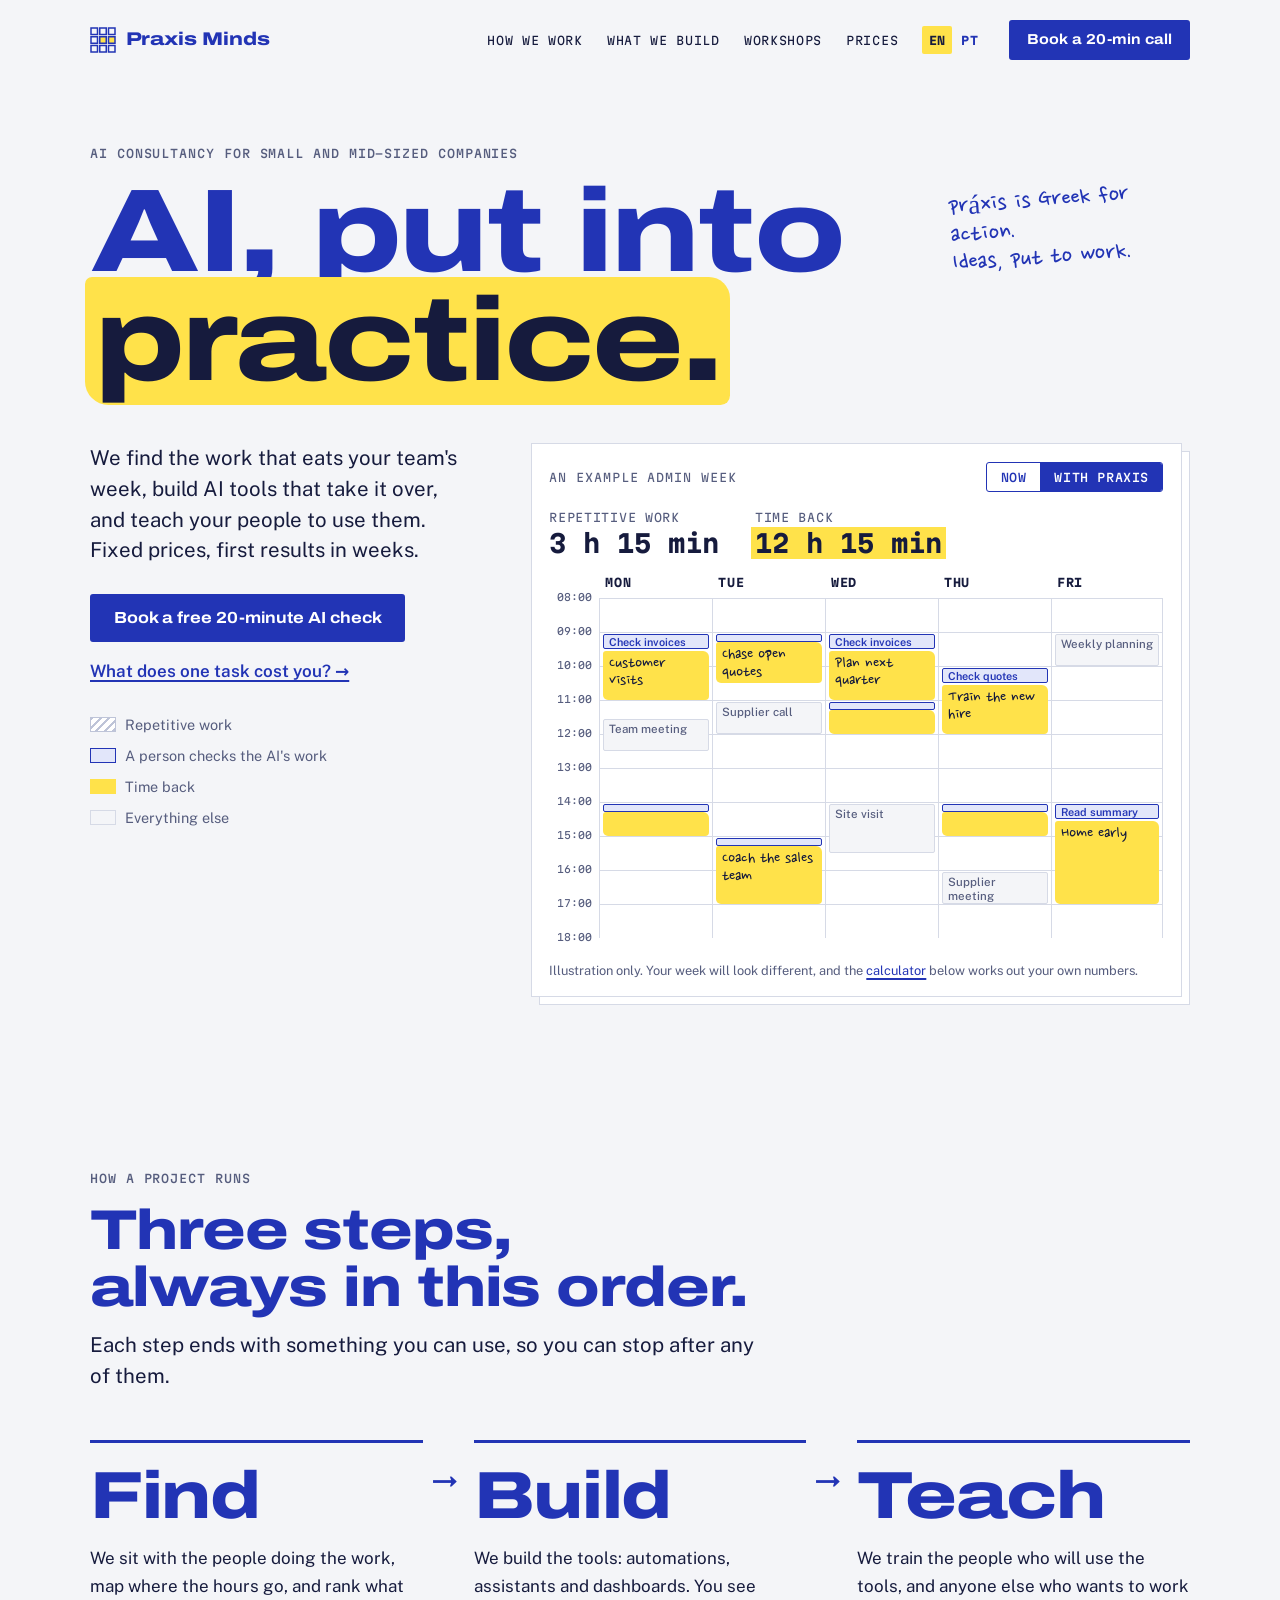
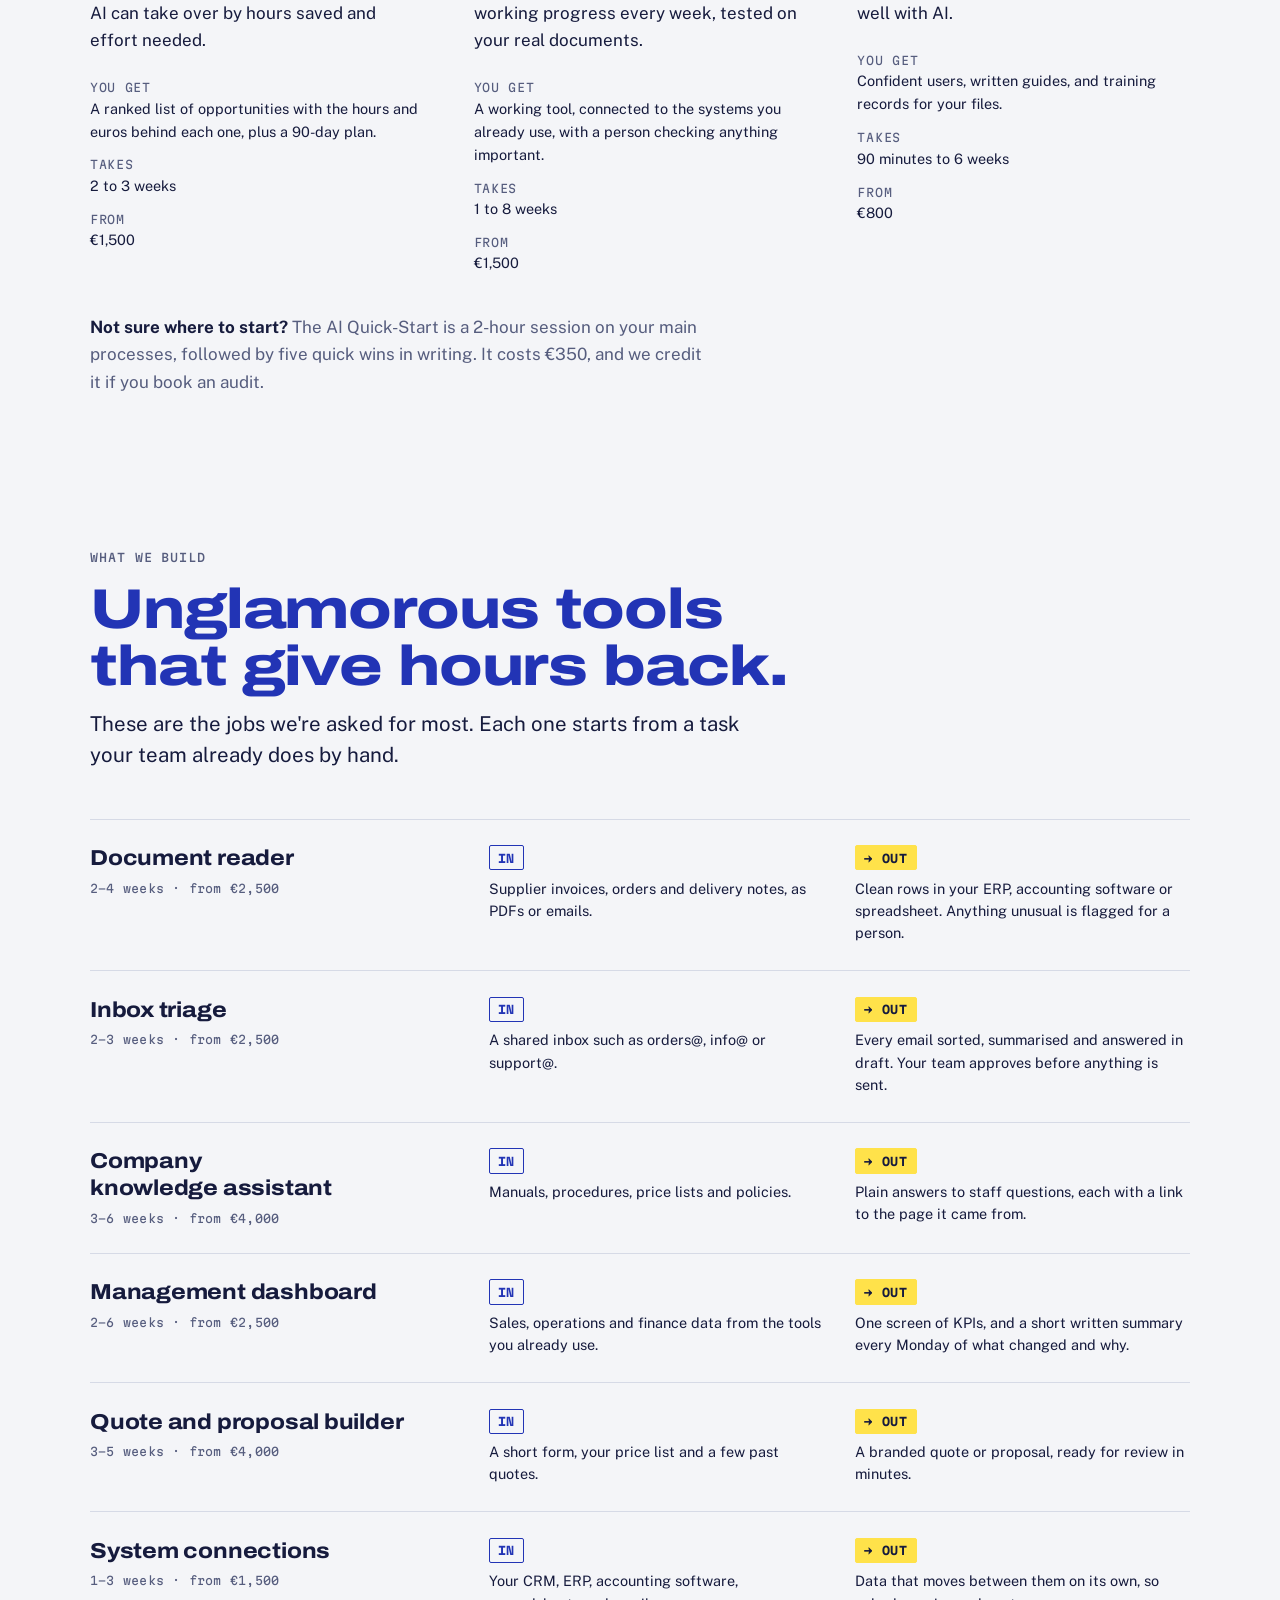
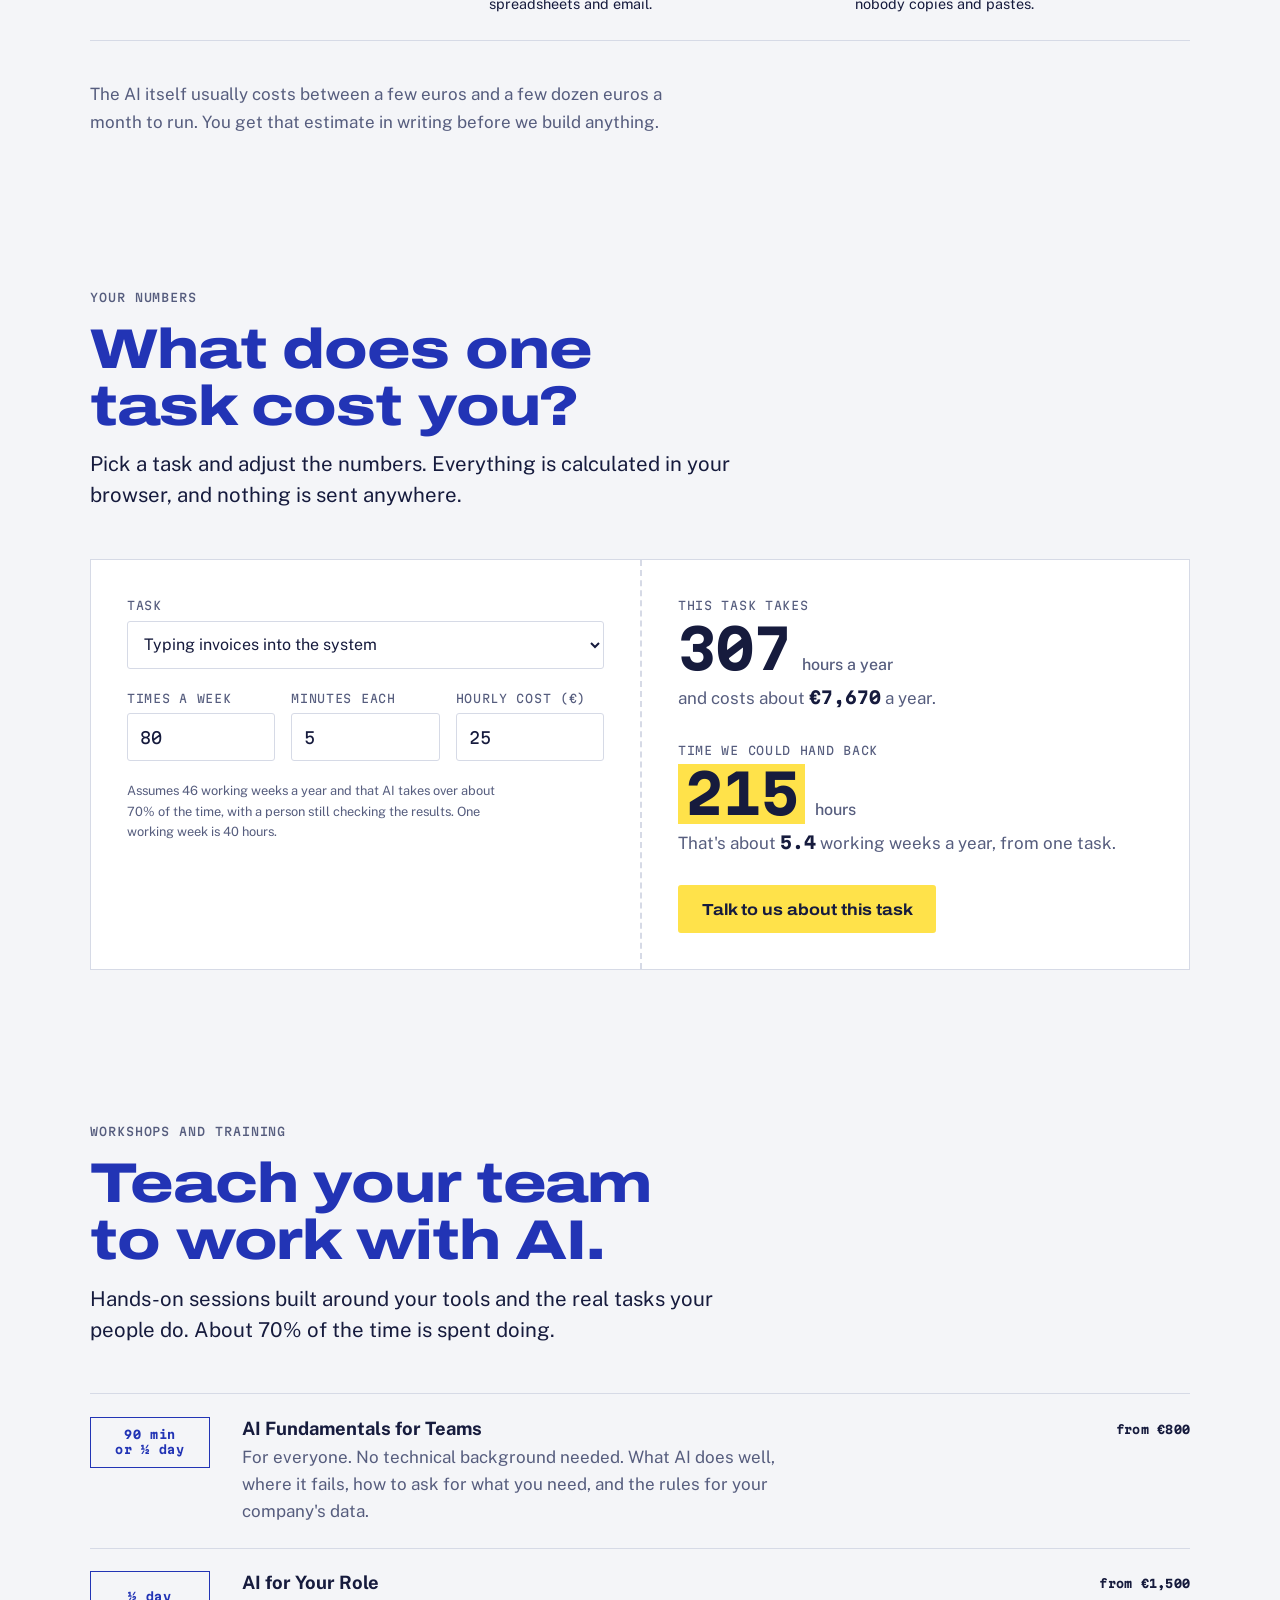
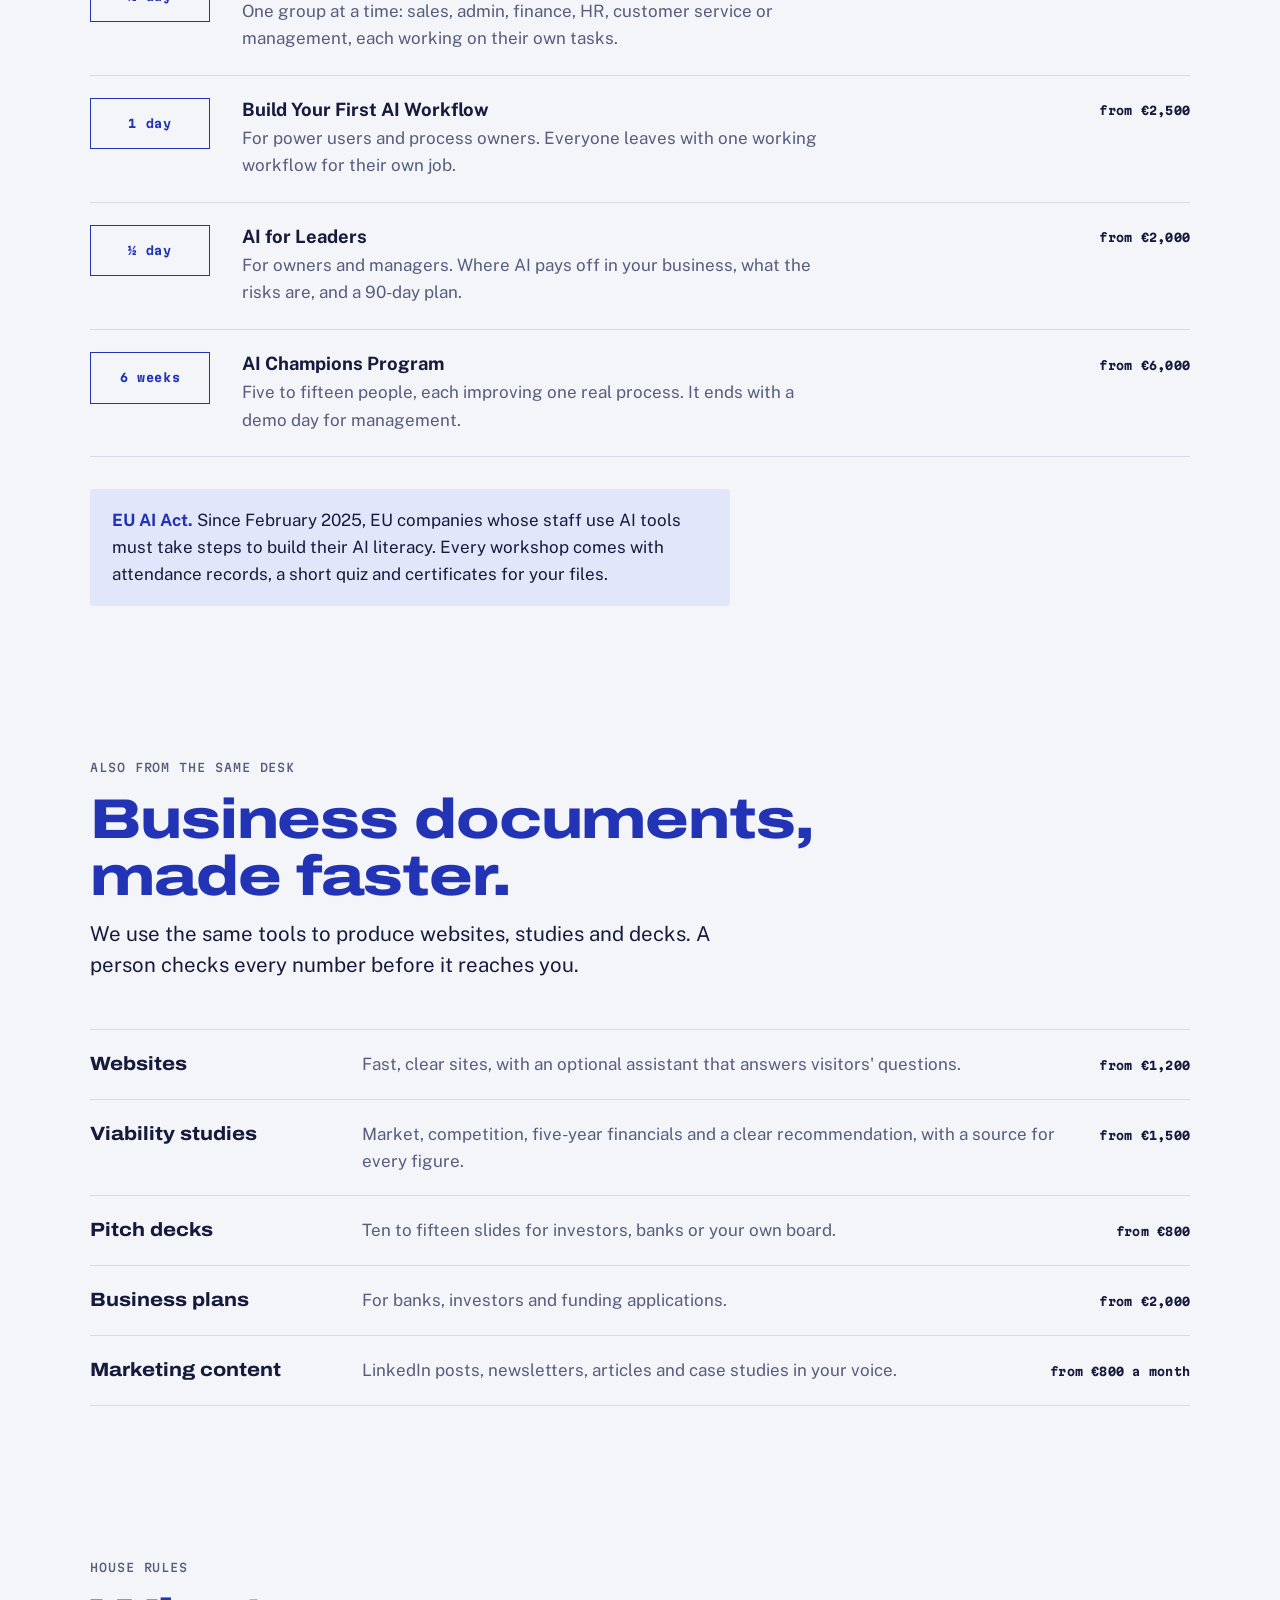
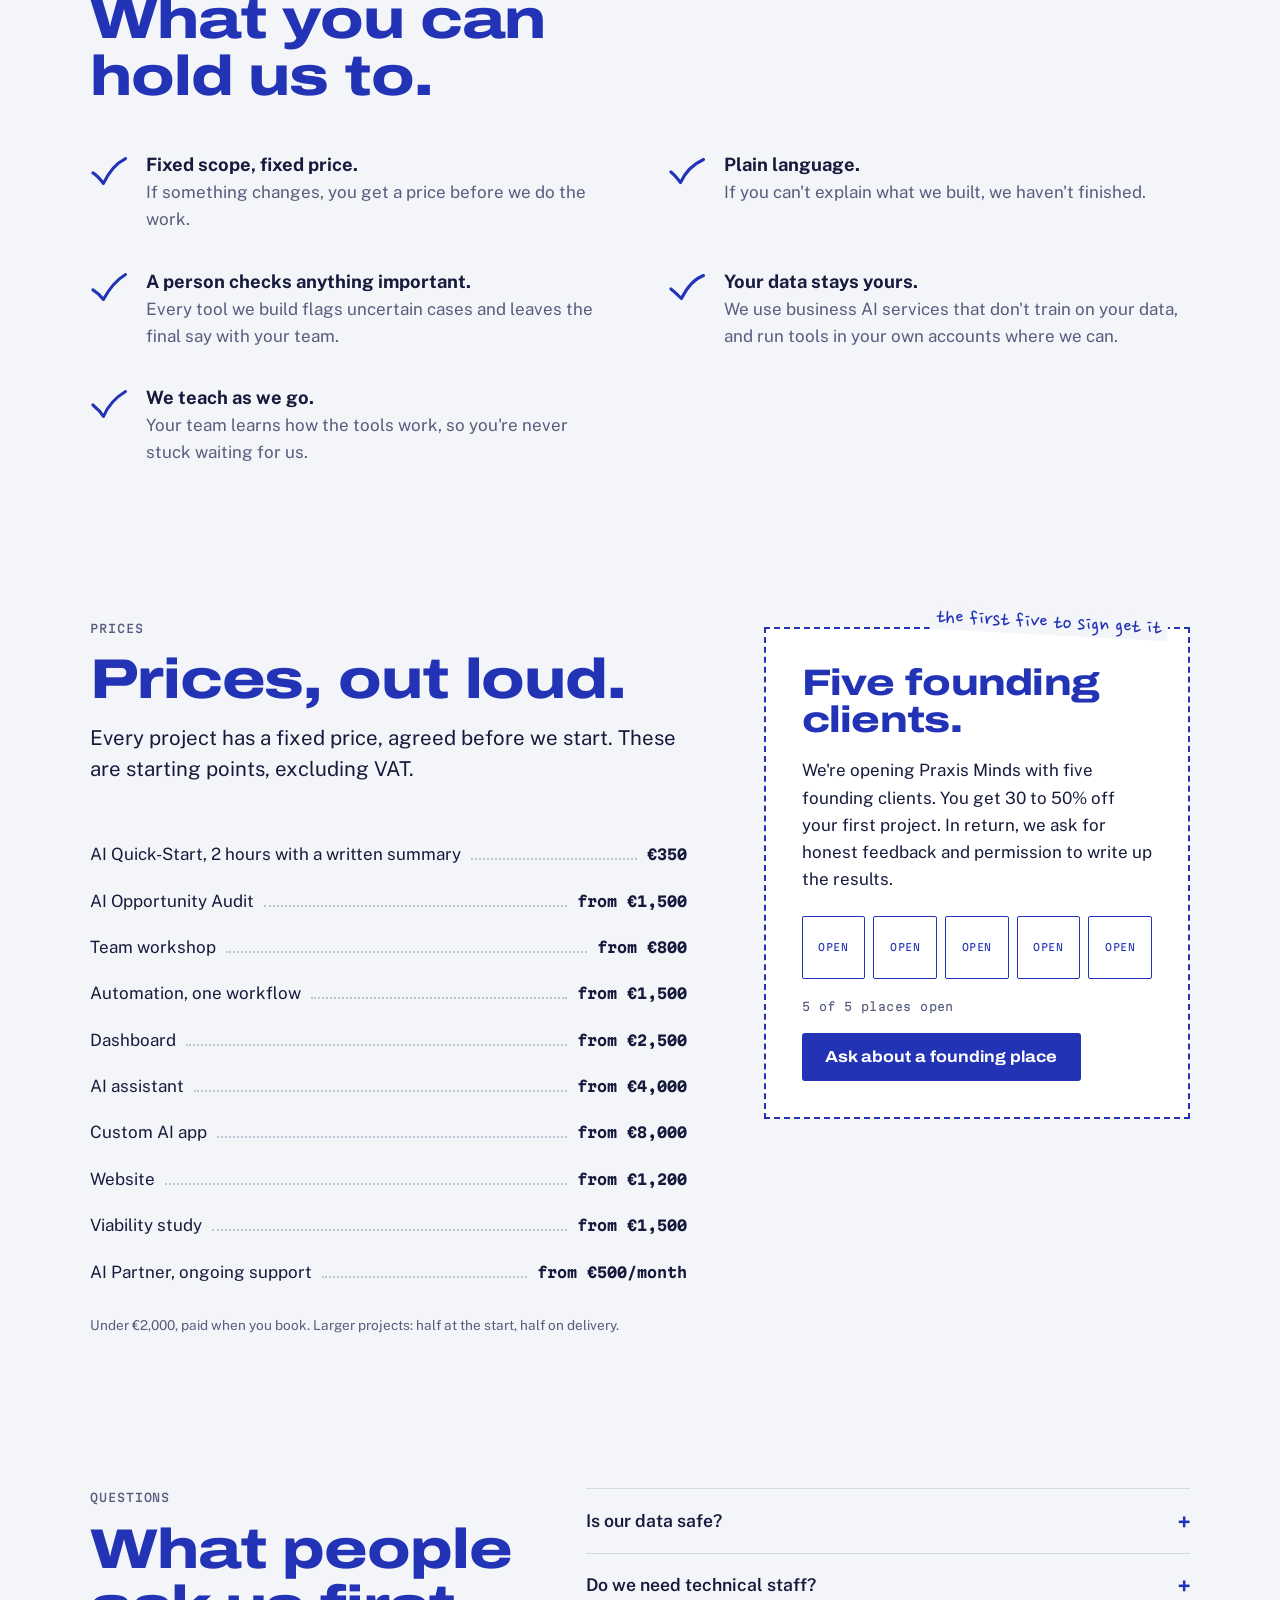
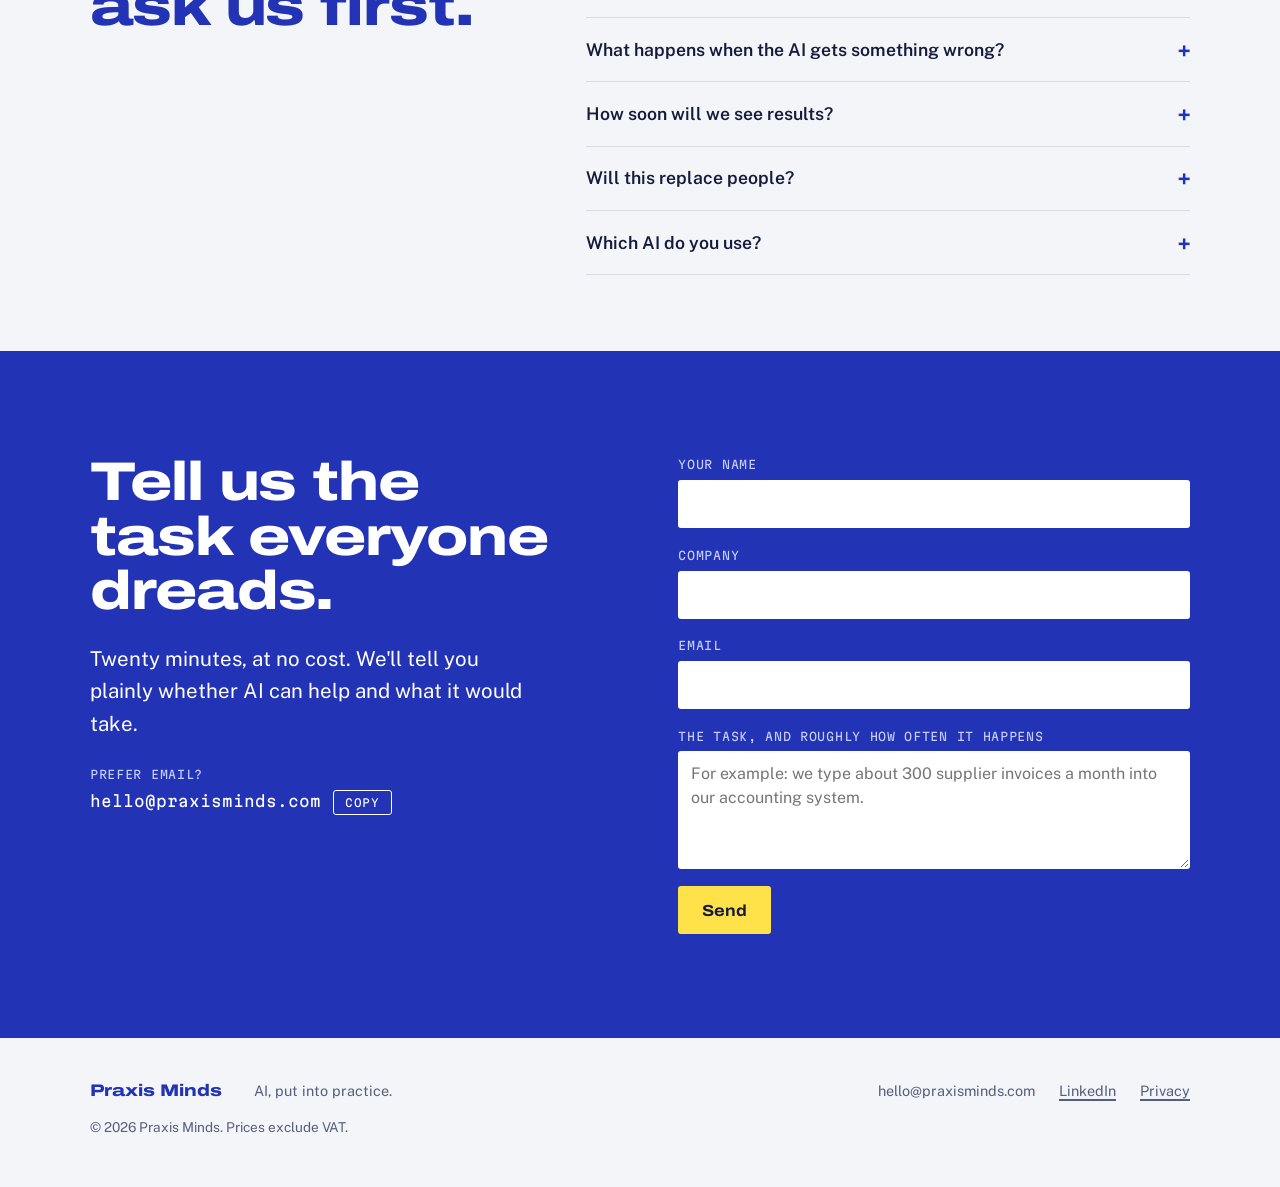
==== commit 067734bb: "Add Portuguese (pt-PT) version of the website - pt/index.html: full European Portuguese homepage (AO" ====
--- a/website/index.html
+++ b/website/index.html
@@ -6,7 +6,12 @@
 <title>Praxis Minds | Practical AI for small and mid-sized companies</title>
 <meta name="description" content="Praxis Minds finds the work that eats your team's week, builds AI tools that take it over, and teaches your people to use them. Fixed prices, first results in weeks.">
 <link rel="canonical" href="https://praxisminds.com/">
+<link rel="alternate" hreflang="en" href="https://praxisminds.com/">
+<link rel="alternate" hreflang="pt-PT" href="https://praxisminds.com/pt/">
+<link rel="alternate" hreflang="x-default" href="https://praxisminds.com/">
 <meta property="og:type" content="website">
+<meta property="og:locale" content="en_GB">
+<meta property="og:locale:alternate" content="pt_PT">
 <meta property="og:title" content="Praxis Minds | AI, put into practice">
 <meta property="og:description" content="We find the work that eats your team's week, build AI tools that take it over, and teach your people to use them.">
 <meta property="og:url" content="https://praxisminds.com/">
@@ -48,10 +53,14 @@
     <a href="#workshops">Workshops</a>
     <a href="#prices">Prices</a>
   </nav>
+  <p class="lang" aria-label="Language">
+    <span class="lang-cur" aria-current="true">EN</span>
+    <a href="pt/index.html" hreflang="pt-PT" lang="pt-PT" title="Ver em português">PT</a>
+  </p>
   <a class="btn btn-small" href="#contact"><span class="long">Book a 20-min call</span><span class="short">Book a call</span></a>
 </header>
 
-<main id="main">
+<main id="main" data-locale="en">
 
 <!-- HERO: the thesis, a real week of busywork shrinking -->
 <section class="hero wrap" id="top">
@@ -101,40 +110,40 @@
 
           <div class="day" aria-label="Monday">
             <div class="blk busy" style="--s:9;--d:2;--a:.5;--i:0" title="Typing supplier invoices into the ERP"><span class="l-now"><span class="l-long">Typing supplier invoices into the ERP</span><span class="l-short">Invoices</span></span><span class="l-after">Check invoices</span></div>
-            <div class="blk freed" style="--s:9.5;--d:1.5;--i:0"><span>Customer visits</span></div>
-            <div class="blk fixed" style="--s:11.5;--d:1"><span>Team meeting</span></div>
+            <div class="blk freed" style="--s:9.5;--d:1.5;--i:0"><span class="l-long">Customer visits</span><span class="l-short">Clients</span></div>
+            <div class="blk fixed" style="--s:11.5;--d:1"><span class="l-long">Team meeting</span><span class="l-short">Meeting</span></div>
             <div class="blk busy" style="--s:14;--d:1;--a:.25;--i:1" title="Answering “where’s my order?” emails"><span class="l-now"><span class="l-long">“Where’s my order?” emails</span><span class="l-short">Order emails</span></span><span class="l-after"></span></div>
             <div class="blk freed" style="--s:14.25;--d:.75;--i:1"></div>
           </div>
 
           <div class="day" aria-label="Tuesday">
             <div class="blk busy" style="--s:9;--d:1.5;--a:.25;--i:2" title="Copying orders from email into the system"><span class="l-now"><span class="l-long">Copying orders from email into the system</span><span class="l-short">Order entry</span></span><span class="l-after"></span></div>
-            <div class="blk freed" style="--s:9.25;--d:1.25;--i:2"><span>Chase open quotes</span></div>
-            <div class="blk fixed" style="--s:11;--d:1"><span>Supplier call</span></div>
+            <div class="blk freed" style="--s:9.25;--d:1.25;--i:2"><span class="l-long">Chase open quotes</span><span class="l-short">Quotes</span></div>
+            <div class="blk fixed" style="--s:11;--d:1"><span class="l-long">Supplier call</span><span class="l-short">Call</span></div>
             <div class="blk busy" style="--s:15;--d:2;--a:.25;--i:3" title="Building the weekly sales spreadsheet"><span class="l-now"><span class="l-long">Building the weekly sales spreadsheet</span><span class="l-short">Sales report</span></span><span class="l-after"></span></div>
-            <div class="blk freed" style="--s:15.25;--d:1.75;--i:3"><span>Coach the sales team</span></div>
+            <div class="blk freed" style="--s:15.25;--d:1.75;--i:3"><span class="l-long">Coach the sales team</span><span class="l-short">Coaching</span></div>
           </div>
 
           <div class="day" aria-label="Wednesday">
             <div class="blk busy" style="--s:9;--d:2;--a:.5;--i:4" title="Typing supplier invoices into the ERP"><span class="l-now"><span class="l-long">Typing supplier invoices into the ERP</span><span class="l-short">Invoices</span></span><span class="l-after">Check invoices</span></div>
-            <div class="blk freed" style="--s:9.5;--d:1.5;--i:4"><span>Plan next quarter</span></div>
+            <div class="blk freed" style="--s:9.5;--d:1.5;--i:4"><span class="l-long">Plan next quarter</span><span class="l-short">Planning</span></div>
             <div class="blk busy" style="--s:11;--d:1;--a:.25;--i:5" title="Searching folders for the right file"><span class="l-now"><span class="l-long">Searching folders for the right file</span><span class="l-short">Searching</span></span><span class="l-after"></span></div>
             <div class="blk freed" style="--s:11.25;--d:.75;--i:5"></div>
-            <div class="blk fixed" style="--s:14;--d:1.5"><span>Site visit</span></div>
+            <div class="blk fixed" style="--s:14;--d:1.5"><span class="l-long">Site visit</span><span class="l-short">Visit</span></div>
           </div>
 
           <div class="day" aria-label="Thursday">
             <div class="blk busy" style="--s:10;--d:2;--a:.5;--i:6" title="Writing quotes from scratch"><span class="l-now"><span class="l-long">Writing quotes from scratch</span><span class="l-short">Quotes</span></span><span class="l-after">Check quotes</span></div>
-            <div class="blk freed" style="--s:10.5;--d:1.5;--i:6"><span>Train the new hire</span></div>
+            <div class="blk freed" style="--s:10.5;--d:1.5;--i:6"><span class="l-long">Train the new hire</span><span class="l-short">Training</span></div>
             <div class="blk busy" style="--s:14;--d:1;--a:.25;--i:7" title="Answering the same staff questions"><span class="l-now"><span class="l-long">Answering the same staff questions</span><span class="l-short">Questions</span></span><span class="l-after"></span></div>
             <div class="blk freed" style="--s:14.25;--d:.75;--i:7"></div>
-            <div class="blk fixed" style="--s:16;--d:1"><span>Supplier meeting</span></div>
+            <div class="blk fixed" style="--s:16;--d:1"><span class="l-long">Supplier meeting</span><span class="l-short">Meeting</span></div>
           </div>
 
           <div class="day" aria-label="Friday">
-            <div class="blk fixed" style="--s:9;--d:1"><span>Weekly planning</span></div>
+            <div class="blk fixed" style="--s:9;--d:1"><span class="l-long">Weekly planning</span><span class="l-short">Planning</span></div>
             <div class="blk busy" style="--s:14;--d:3;--a:.5;--i:8" title="Chasing numbers for the month-end report"><span class="l-now"><span class="l-long">Chasing numbers for the month-end report</span><span class="l-short">Month-end</span></span><span class="l-after">Read summary</span></div>
-            <div class="blk freed" style="--s:14.5;--d:2.5;--i:8"><span>Home early</span></div>
+            <div class="blk freed" style="--s:14.5;--d:2.5;--i:8"><span class="l-long">Home early</span><span class="l-short">Home early</span></div>
           </div>
         </div>
       </div>
--- a/website/assets/styles.css
+++ b/website/assets/styles.css
@@ -209,6 +209,21 @@
   text-decoration: none;
 }
 .site-nav a:hover { color: var(--pen); text-decoration: underline; }
+.site-head { flex-wrap: wrap; }
+.lang {
+  display: flex;
+  align-items: center;
+  gap: .15rem;
+  font-family: var(--font-mono);
+  font-size: var(--t-label);
+  font-weight: 700;
+  letter-spacing: .06em;
+}
+.lang > * { padding: .3rem .4rem; border-radius: 2px; }
+.lang-cur { background: var(--marker); color: var(--on-marker); }
+.brand + .lang { margin-left: auto; }
+.lang a { color: var(--pen); text-decoration: none; }
+.lang a:hover { text-decoration: underline; }
 
 /* ---------- Hero ---------- */
 .hero { padding-block: clamp(2rem, 5vw, 4rem) clamp(3rem, 7vw, 5.5rem); }
@@ -420,6 +435,7 @@
   color: var(--pen);
 }
 .verb { font-size: clamp(2.6rem, 5.2vw, 4.2rem); line-height: 1; }
+.steps-long .verb { font-size: clamp(2rem, 3.6vw, 3.1rem); }
 .facts { display: grid; gap: .8rem; margin-top: .5rem; }
 .facts dt, .item-meta, .io dt, .calc-label, .field label, .slot, .price, .email-label {
   font-family: var(--font-mono);
@@ -718,7 +734,9 @@
 }
 @media (max-width: 760px) {
   .site-nav { display: none; }
-  .site-head .btn-small { margin-left: auto; }
+  .site-head { gap: .75rem; }
+  .lang { margin-left: auto; }
+  .lang-cur { display: none; }
   .io { grid-template-columns: minmax(0, 1fr); }
   .field-row { grid-template-columns: minmax(0, 1fr) minmax(0, 1fr); }
   .field-row .field:last-child { grid-column: 1 / -1; }
@@ -738,8 +756,8 @@
   .l-long { display: none; }
   .l-short { display: inline; }
   .blk { left: 2px; right: 2px; padding: 2px 3px; font-size: .62rem; }
-  .blk.freed { font-size: .95rem; padding: 3px 4px; }
-  .l-after { left: 3px; right: 3px; top: 2px; }
+  .blk.freed { font-size: .82rem; padding: 3px 4px; }
+  .l-after { display: none; } /* too narrow to read; the legend explains the blue check blocks */
   .btn { width: 100%; }
   .site-head .btn-small { width: auto; }
   .site-head .long { display: none; }
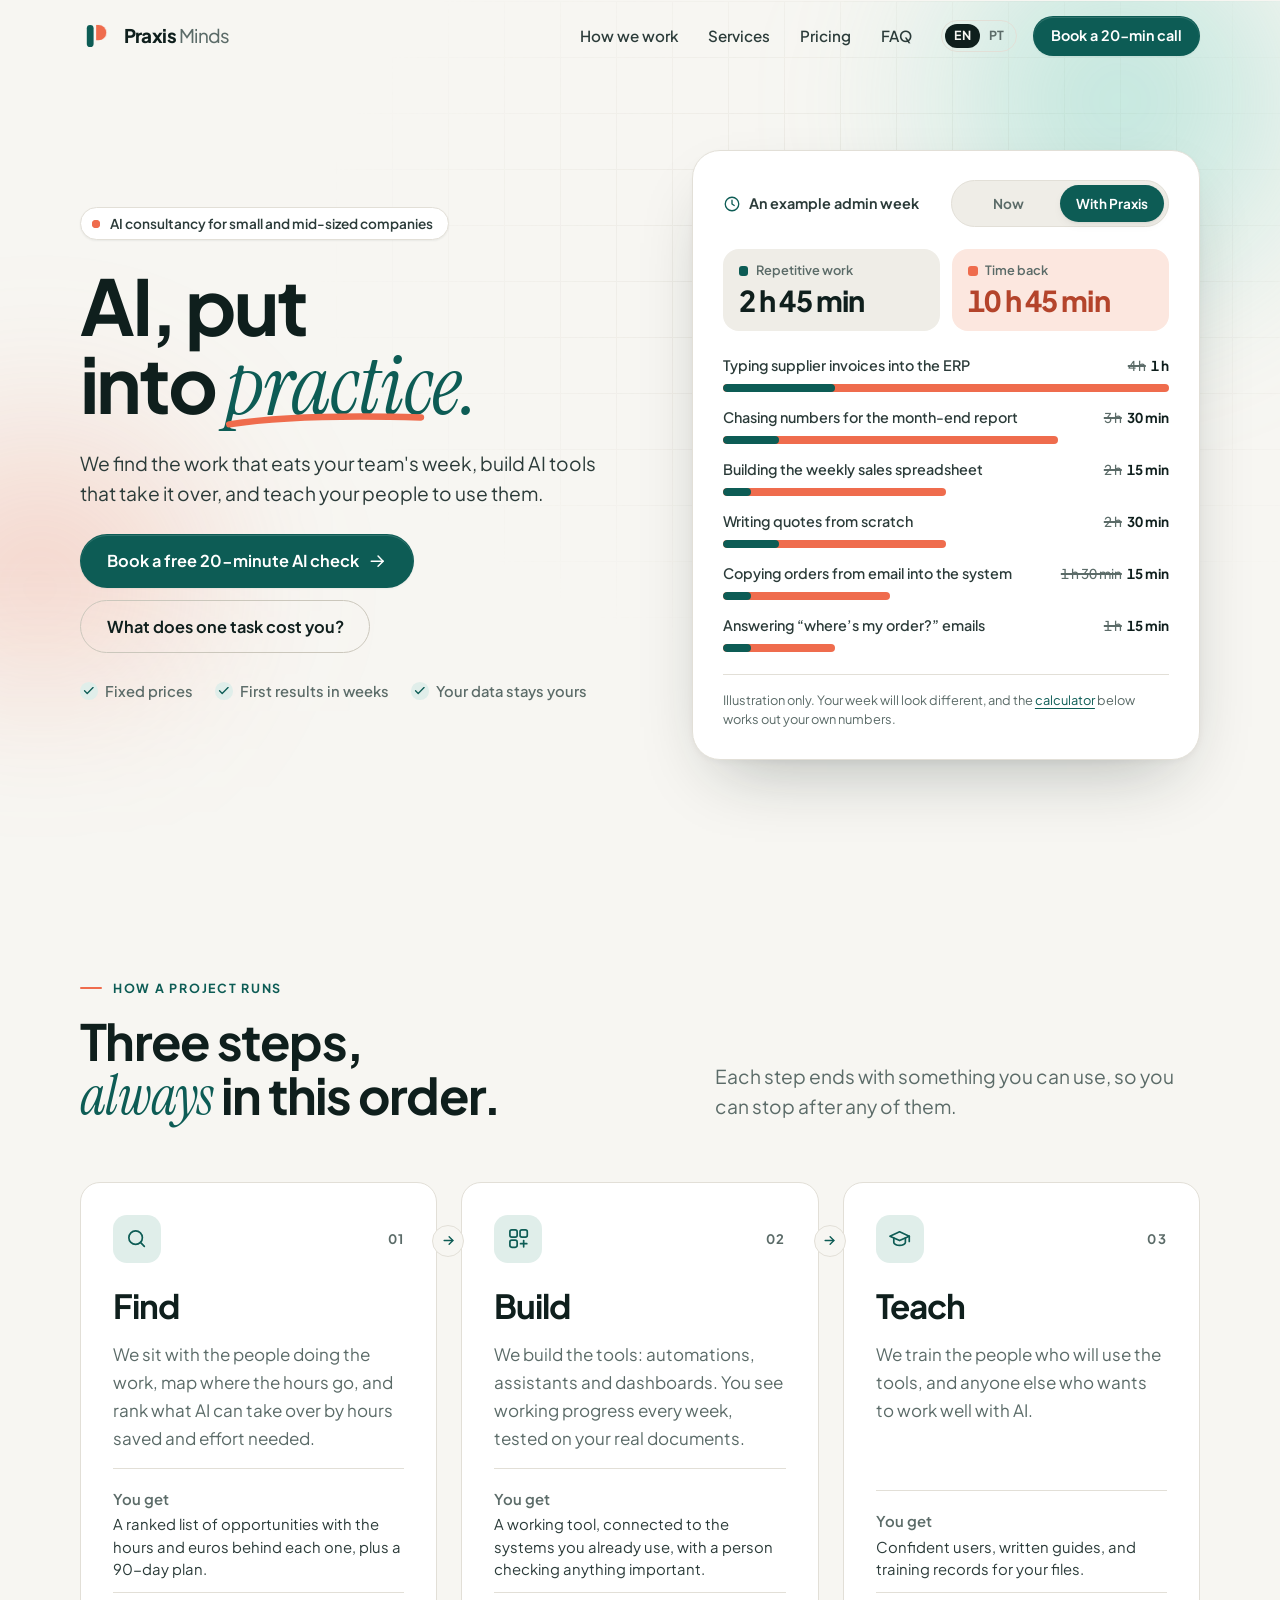
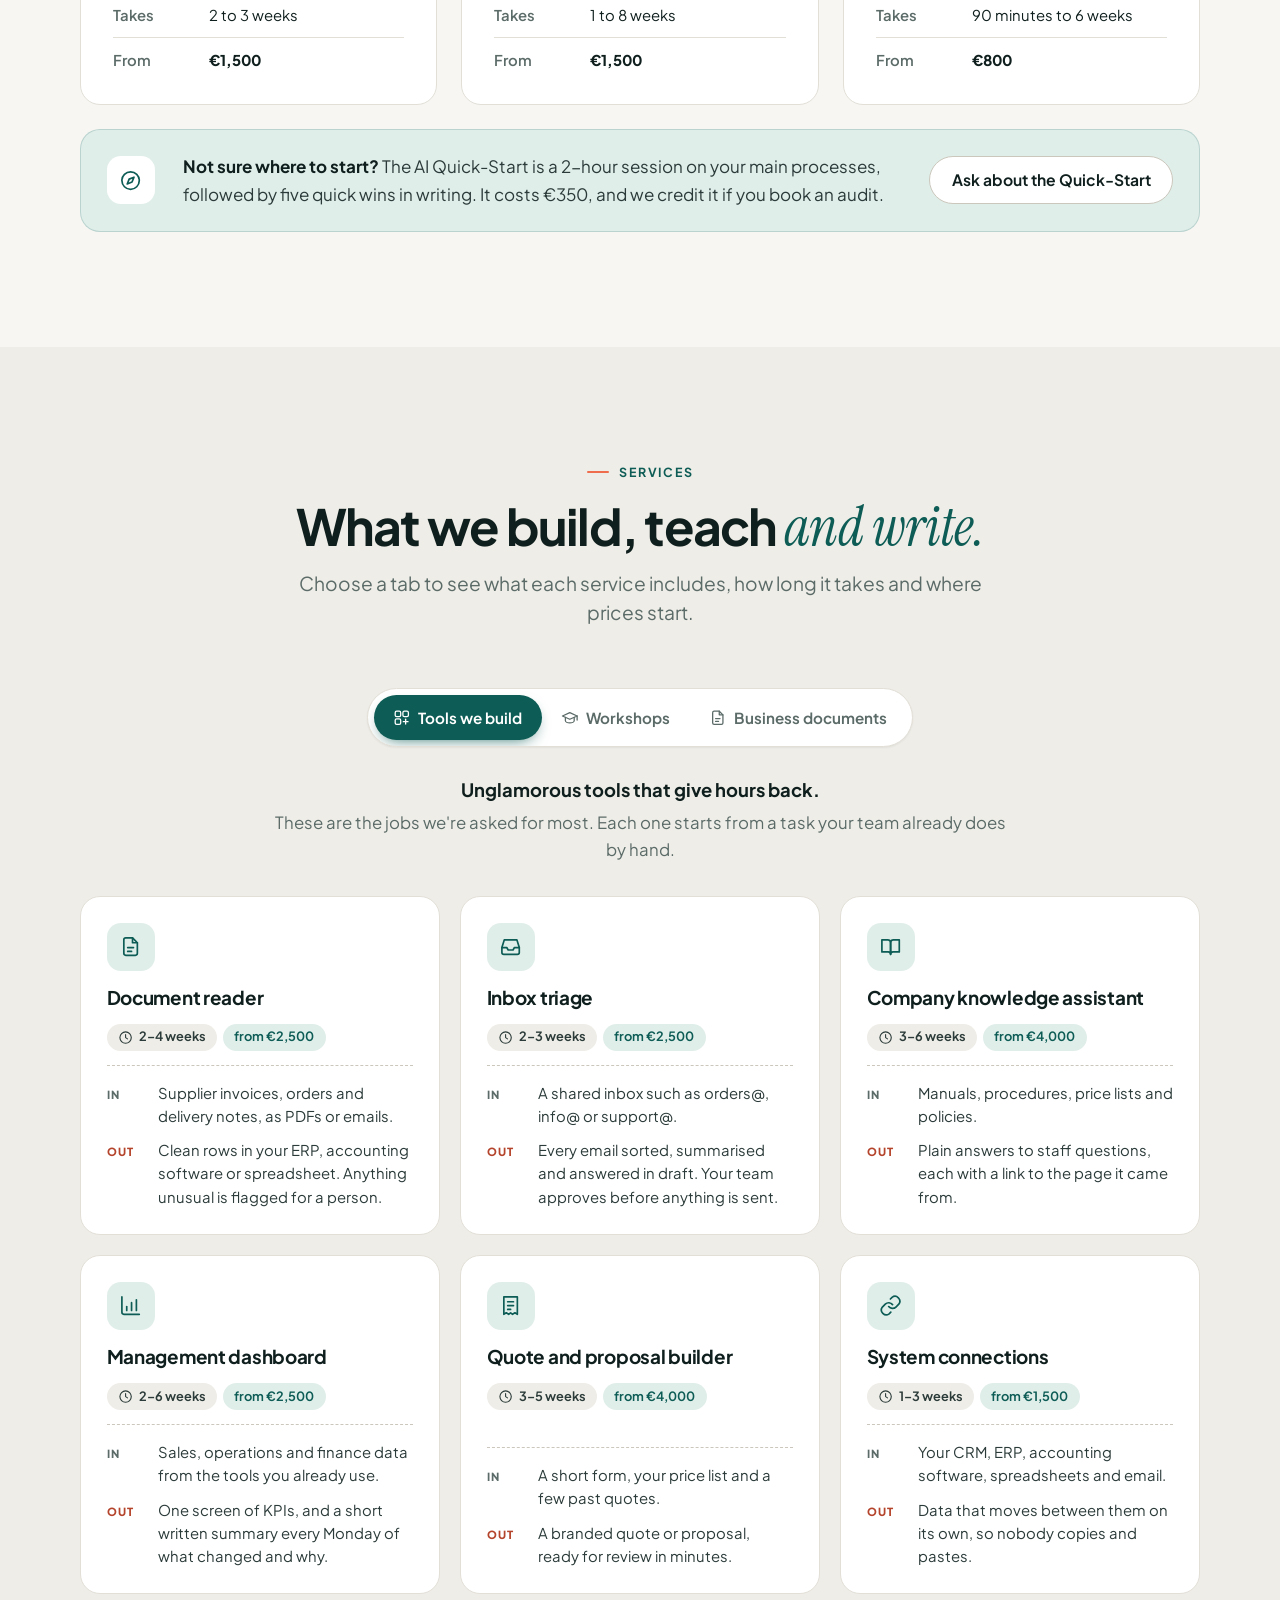
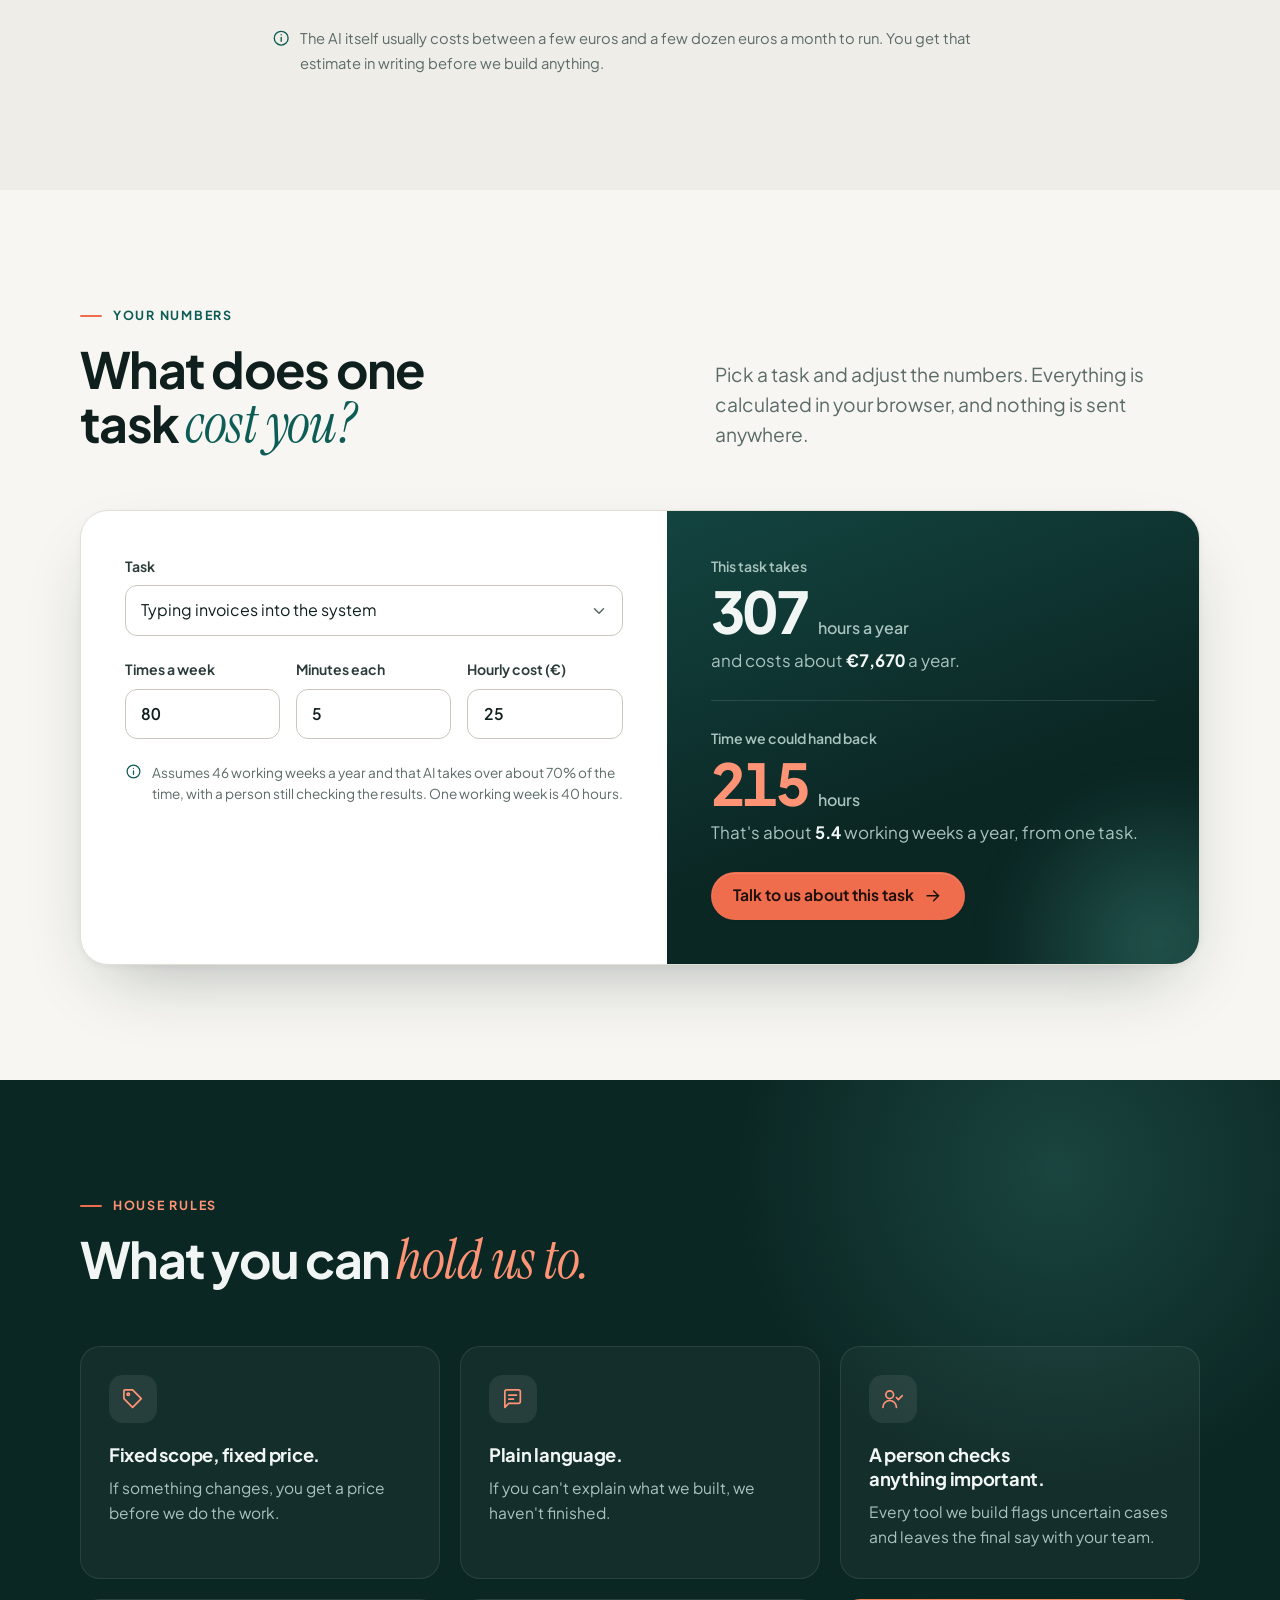
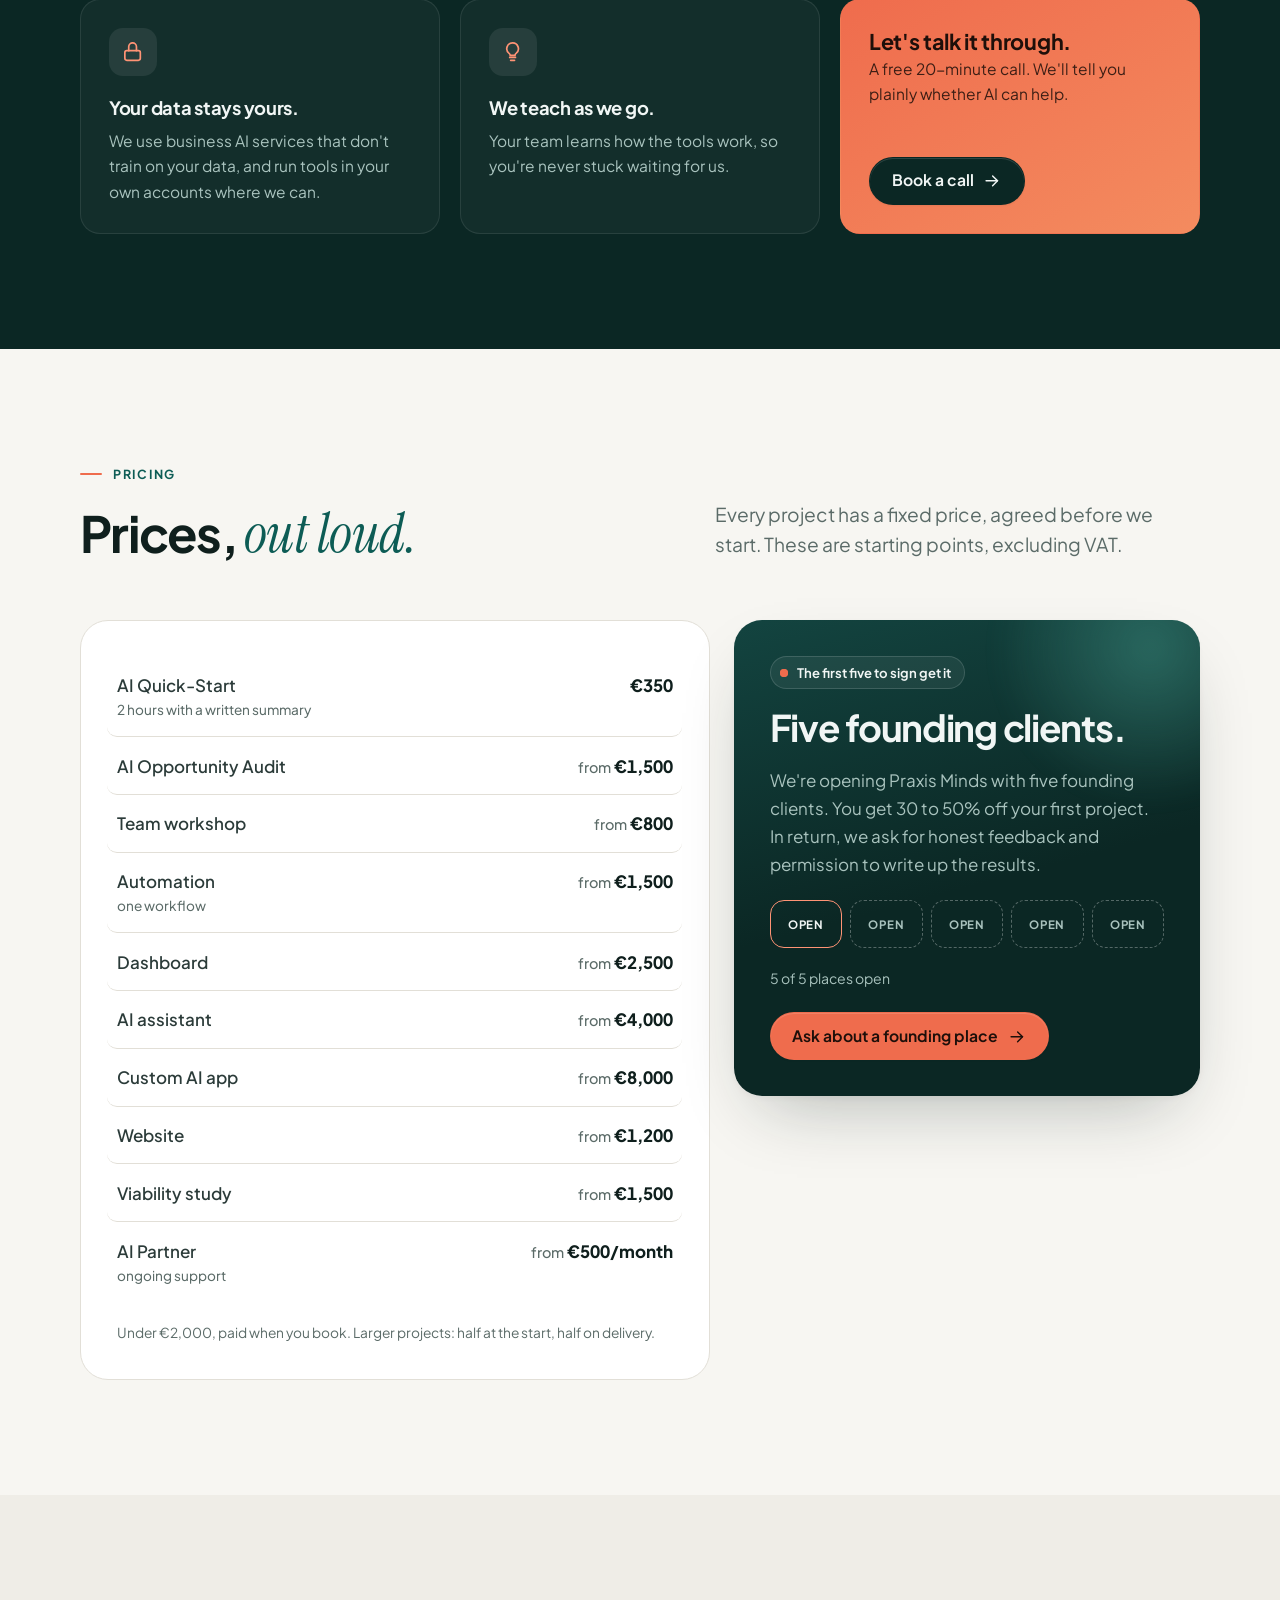
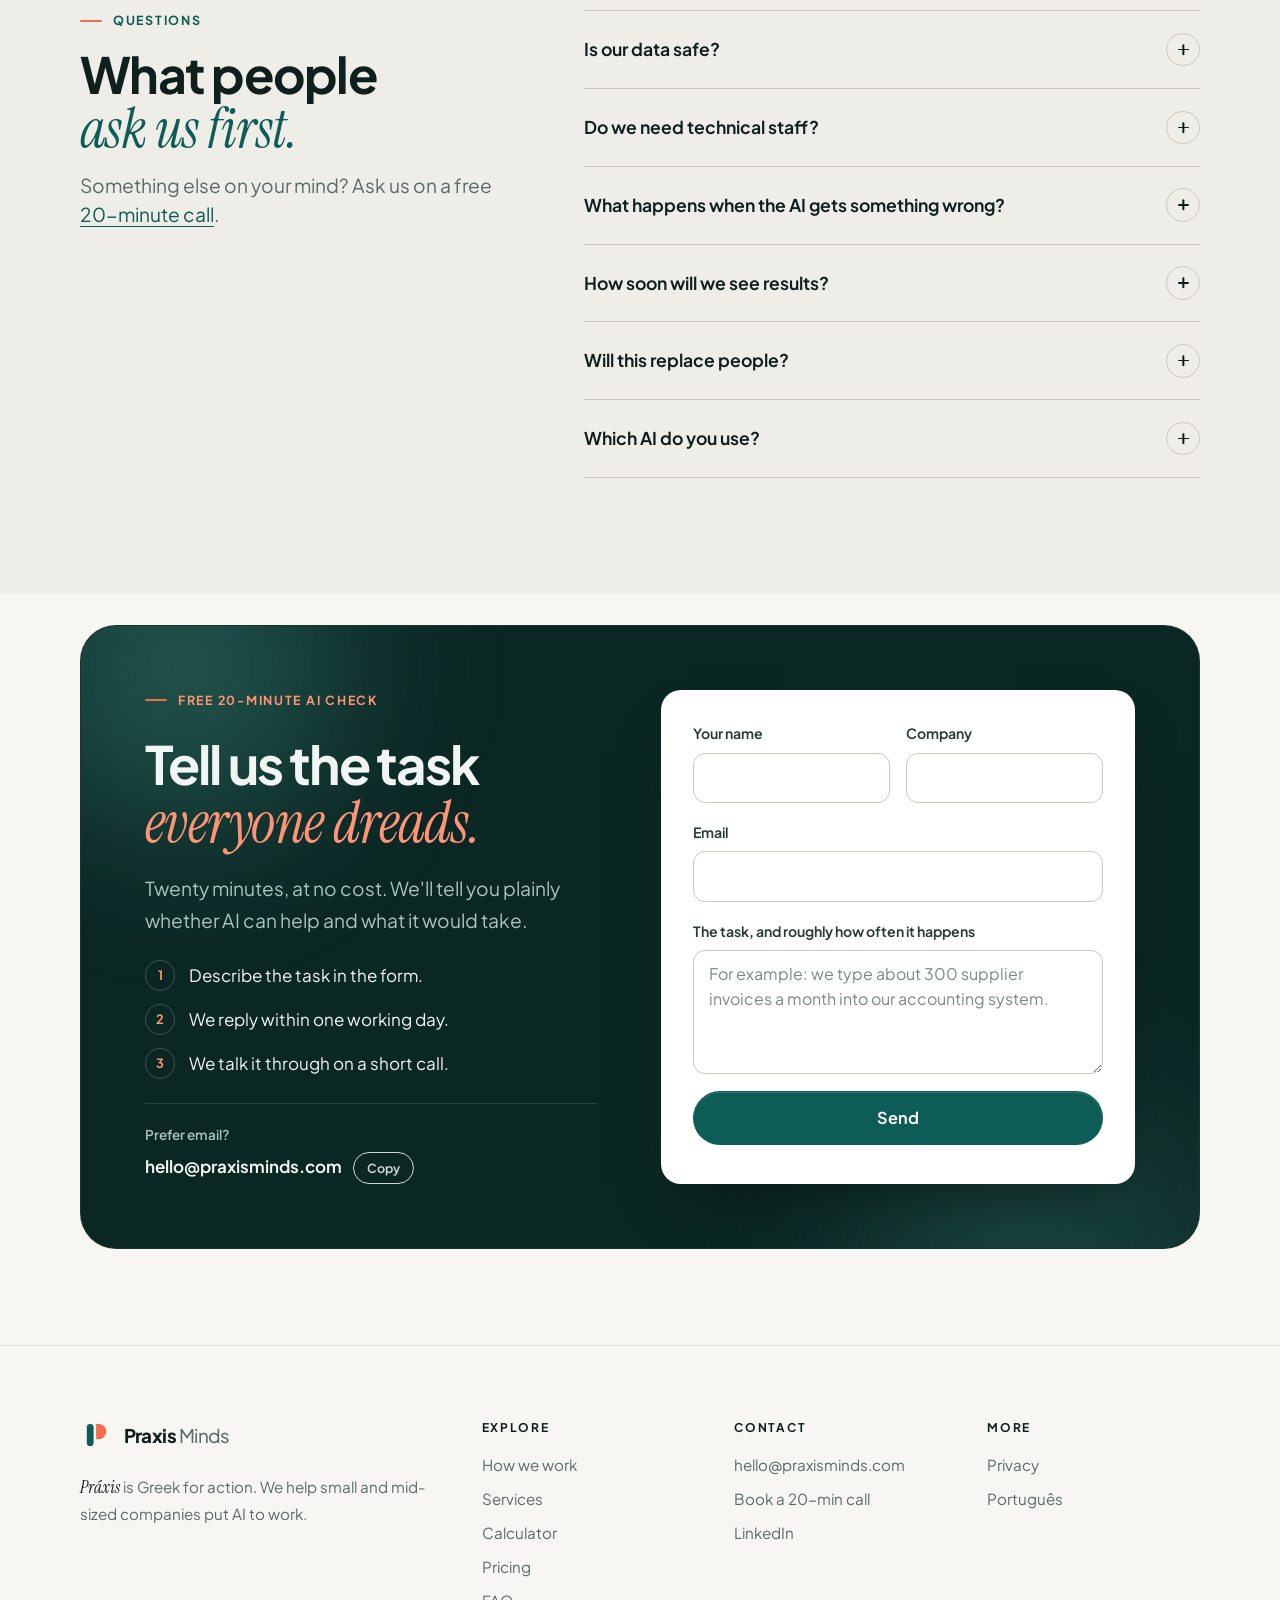
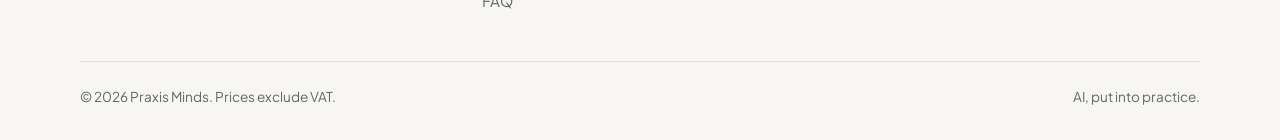
==== commit d2155a7f: "Redesign the website: new logo, colours, layout and animation - New logo: a two-part "P" (teal stem " ====
--- a/website/index.html
+++ b/website/index.html
@@ -17,11 +17,11 @@
 <meta property="og:url" content="https://praxisminds.com/">
 <meta property="og:image" content="https://praxisminds.com/assets/og-image.png">
 <meta name="twitter:card" content="summary_large_image">
-<meta name="theme-color" content="#2234B5">
+<meta name="theme-color" content="#0D5C55">
 <link rel="icon" href="assets/favicon.svg" type="image/svg+xml">
 <link rel="preconnect" href="https://fonts.googleapis.com">
 <link rel="preconnect" href="https://fonts.gstatic.com" crossorigin>
-<link rel="stylesheet" href="https://fonts.googleapis.com/css2?family=Archivo:wdth,wght@62..125,100..900&family=Martian+Mono:wght@400;500;700&family=Nanum+Pen+Script&family=Public+Sans:ital,wght@0,400;0,500;0,600;0,700;1,400&display=swap">
+<link rel="stylesheet" href="https://fonts.googleapis.com/css2?family=Instrument+Serif:ital@1&family=Plus+Jakarta+Sans:wght@400..800&display=swap">
 <link rel="stylesheet" href="assets/styles.css">
 <script type="application/ld+json">
 {
@@ -36,58 +36,86 @@
 </script>
 </head>
 <body>
+<!-- Icons: one stroke style, used with <svg class="ic"><use href="#i-name"/></svg> -->
+<svg class="sprite" aria-hidden="true" focusable="false">
+  <symbol id="i-arrow" viewBox="0 0 24 24"><path d="M5 12h14"/><path d="m13 6 6 6-6 6"/></symbol>
+  <symbol id="i-check" viewBox="0 0 24 24"><path d="M20 6 9 17l-5-5"/></symbol>
+  <symbol id="i-clock" viewBox="0 0 24 24"><circle cx="12" cy="12" r="9"/><path d="M12 7v5l3 2"/></symbol>
+  <symbol id="i-info" viewBox="0 0 24 24"><circle cx="12" cy="12" r="9"/><path d="M12 11v5"/><path d="M12 7.5h.01"/></symbol>
+  <symbol id="i-search" viewBox="0 0 24 24"><circle cx="11" cy="11" r="7"/><path d="m20 20-4-4"/></symbol>
+  <symbol id="i-blocks" viewBox="0 0 24 24"><rect x="3" y="3" width="7.5" height="7.5" rx="2"/><rect x="13.5" y="3" width="7.5" height="7.5" rx="2"/><rect x="3" y="13.5" width="7.5" height="7.5" rx="2"/><path d="M17.25 14v6.5"/><path d="M14 17.25h6.5"/></symbol>
+  <symbol id="i-cap" viewBox="0 0 24 24"><path d="M22 9.5 12 5 2 9.5 12 14z"/><path d="M6 11.5V16c0 1.4 2.7 3 6 3s6-1.6 6-3v-4.5"/><path d="M22 9.5V15"/></symbol>
+  <symbol id="i-compass" viewBox="0 0 24 24"><circle cx="12" cy="12" r="9"/><path d="m15.5 8.5-2 5-5 2 2-5z"/></symbol>
+  <symbol id="i-doc" viewBox="0 0 24 24"><path d="M14 3H7a2 2 0 0 0-2 2v14a2 2 0 0 0 2 2h10a2 2 0 0 0 2-2V8z"/><path d="M14 3v5h5"/><path d="M9 13h6"/><path d="M9 17h4"/></symbol>
+  <symbol id="i-inbox" viewBox="0 0 24 24"><path d="M3 13h5l1.5 2.5h5L16 13h5"/><path d="M5.5 5h13L21 13v5a2 2 0 0 1-2 2H5a2 2 0 0 1-2-2v-5z"/></symbol>
+  <symbol id="i-book" viewBox="0 0 24 24"><path d="M3 5h6a3 3 0 0 1 3 3v12a2.5 2.5 0 0 0-2.5-2.5H3z"/><path d="M21 5h-6a3 3 0 0 0-3 3v12a2.5 2.5 0 0 1 2.5-2.5H21z"/></symbol>
+  <symbol id="i-chart" viewBox="0 0 24 24"><path d="M3 3v16a2 2 0 0 0 2 2h16"/><path d="M8 17v-4"/><path d="M13 17V9"/><path d="M18 17V6"/></symbol>
+  <symbol id="i-receipt" viewBox="0 0 24 24"><path d="M5 3h14v18l-2.5-1.5L14 21l-2-1.5-2 1.5-2.5-1.5L5 21z"/><path d="M9 8h6"/><path d="M9 12h6"/><path d="M9 16h3"/></symbol>
+  <symbol id="i-link" viewBox="0 0 24 24"><path d="M10 13a5 5 0 0 0 7.5.5l3-3a5 5 0 0 0-7-7l-1.7 1.7"/><path d="M14 11a5 5 0 0 0-7.5-.5l-3 3a5 5 0 0 0 7 7l1.7-1.7"/></symbol>
+  <symbol id="i-globe" viewBox="0 0 24 24"><circle cx="12" cy="12" r="9"/><path d="M3 12h18"/><path d="M12 3c2.5 2.6 3.8 5.6 3.8 9s-1.3 6.4-3.8 9c-2.5-2.6-3.8-5.6-3.8-9S9.5 5.6 12 3z"/></symbol>
+  <symbol id="i-trend" viewBox="0 0 24 24"><path d="m3 17 6-6 4 4 8-8"/><path d="M15 7h6v6"/></symbol>
+  <symbol id="i-present" viewBox="0 0 24 24"><path d="M2 4h20"/><path d="M4 4v10a2 2 0 0 0 2 2h12a2 2 0 0 0 2-2V4"/><path d="m8 21 4-5 4 5"/></symbol>
+  <symbol id="i-briefcase" viewBox="0 0 24 24"><rect x="3" y="7" width="18" height="13" rx="2"/><path d="M8 7V5a2 2 0 0 1 2-2h4a2 2 0 0 1 2 2v2"/><path d="M3 13h18"/></symbol>
+  <symbol id="i-megaphone" viewBox="0 0 24 24"><path d="M3 10v4a1 1 0 0 0 1 1h2l6 4V5L6 9H4a1 1 0 0 0-1 1z"/><path d="M16 9a4 4 0 0 1 0 6"/><path d="M19 6a8 8 0 0 1 0 12"/></symbol>
+  <symbol id="i-bulb" viewBox="0 0 24 24"><path d="M9 18h6"/><path d="M10 21h4"/><path d="M12 3a6 6 0 0 0-3.6 10.8c.7.5 1.1 1.3 1.1 2.2h5c0-.9.4-1.7 1.1-2.2A6 6 0 0 0 12 3z"/></symbol>
+  <symbol id="i-users" viewBox="0 0 24 24"><circle cx="9" cy="8" r="3.5"/><path d="M2.5 20a6.5 6.5 0 0 1 13 0"/><path d="M15.5 4.6a3.5 3.5 0 0 1 0 6.8"/><path d="M21.5 20a6.5 6.5 0 0 0-4-6"/></symbol>
+  <symbol id="i-flow" viewBox="0 0 24 24"><rect x="3" y="3" width="6" height="6" rx="1.5"/><rect x="15" y="15" width="6" height="6" rx="1.5"/><path d="M6 9v3a3 3 0 0 0 3 3h6"/><path d="m13 13 2 2-2 2"/></symbol>
+  <symbol id="i-flag" viewBox="0 0 24 24"><path d="M5 21V4"/><path d="M5 4h11l-2 4 2 4H5"/></symbol>
+  <symbol id="i-award" viewBox="0 0 24 24"><circle cx="12" cy="9" r="6"/><path d="m8.5 14-1.5 7.5 5-3 5 3-1.5-7.5"/></symbol>
+  <symbol id="i-tag" viewBox="0 0 24 24"><path d="M3 12V4a1 1 0 0 1 1-1h8l9 9-9 9z"/><circle cx="7.5" cy="7.5" r="1.25"/></symbol>
+  <symbol id="i-chat" viewBox="0 0 24 24"><path d="M20 15a2 2 0 0 1-2 2H8l-4 4V5a2 2 0 0 1 2-2h12a2 2 0 0 1 2 2z"/><path d="M8 8.5h8"/><path d="M8 12.5h5"/></symbol>
+  <symbol id="i-person-check" viewBox="0 0 24 24"><circle cx="9" cy="8" r="4"/><path d="M2 21a7 7 0 0 1 14 0"/><path d="m16 11 2 2 4-4"/></symbol>
+  <symbol id="i-lock" viewBox="0 0 24 24"><rect x="4" y="11" width="16" height="10" rx="2"/><path d="M8 11V7a4 4 0 0 1 8 0v4"/></symbol>
+</svg>
+
 <a class="skip" href="#main">Skip to content</a>
 
-<header class="site-head wrap">
-  <a class="brand" href="#top" aria-label="Praxis Minds, back to top">
-    <svg class="brand-mark" viewBox="0 0 26 26" aria-hidden="true">
-      <rect x="1" y="1" width="6.5" height="6.5"/><rect x="9.75" y="1" width="6.5" height="6.5"/><rect x="18.5" y="1" width="6.5" height="6.5"/>
-      <rect x="1" y="9.75" width="6.5" height="6.5"/><rect class="on" x="9.75" y="9.75" width="6.5" height="6.5"/><rect class="on" x="18.5" y="9.75" width="6.5" height="6.5"/>
-      <rect x="1" y="18.5" width="6.5" height="6.5"/><rect x="9.75" y="18.5" width="6.5" height="6.5"/><rect x="18.5" y="18.5" width="6.5" height="6.5"/>
-    </svg>
-    <span>Praxis Minds</span>
-  </a>
-  <nav class="site-nav" aria-label="Main">
-    <a href="#method">How we work</a>
-    <a href="#build">What we build</a>
-    <a href="#workshops">Workshops</a>
-    <a href="#prices">Prices</a>
-  </nav>
-  <p class="lang" aria-label="Language">
-    <span class="lang-cur" aria-current="true">EN</span>
-    <a href="pt/index.html" hreflang="pt-PT" lang="pt-PT" title="Ver em português">PT</a>
-  </p>
-  <a class="btn btn-small" href="#contact"><span class="long">Book a 20-min call</span><span class="short">Book a call</span></a>
+<header class="site-head" id="site-head">
+  <div class="wrap head-in">
+    <a class="brand" href="#top" aria-label="Praxis Minds, back to top">
+      <svg class="logo" viewBox="0 0 40 40" aria-hidden="true"><rect class="logo-stem" x="8" y="7" width="8" height="26" rx="4"/><path class="logo-bowl" d="M19 7h3a9 9 0 0 1 0 18h-3z"/></svg>
+      <span class="brand-name">Praxis<span> Minds</span></span>
+    </a>
+    <nav class="site-nav" id="site-nav" aria-label="Main">
+      <a href="#method">How we work</a>
+      <a href="#services">Services</a>
+      <a href="#prices">Pricing</a>
+      <a href="#faq">FAQ</a>
+      <a class="btn nav-cta" href="#contact">Book a 20-min call</a>
+    </nav>
+    <p class="lang" aria-label="Language">
+      <span class="lang-cur" aria-current="true">EN</span>
+      <a href="pt/index.html" hreflang="pt-PT" lang="pt-PT" title="Ver em português">PT</a>
+    </p>
+    <a class="btn btn-sm head-cta" href="#contact">Book a 20-min call</a>
+    <button class="menu-btn" type="button" aria-expanded="false" aria-controls="site-nav" aria-label="Menu"><span></span><span></span></button>
+  </div>
 </header>
 
 <main id="main" data-locale="en">
 
-<!-- HERO: the thesis, a real week of busywork shrinking -->
-<section class="hero wrap" id="top">
-  <p class="eyebrow">AI consultancy for small and mid-sized companies</p>
-  <div class="hero-head">
-    <h1>AI, put into <span class="hl">practice.</span></h1>
-    <p class="pen hero-note">práxis is Greek for action.<br>Ideas, put to work.</p>
-  </div>
-
-  <div class="hero-body">
+<!-- HERO: the promise, and an example week where repetitive work shrinks -->
+<section class="hero" id="top">
+  <div class="hero-bg" aria-hidden="true"><span class="blob blob-1"></span><span class="blob blob-2"></span></div>
+  <div class="wrap hero-grid">
     <div class="hero-copy">
-      <p class="lead">We find the work that eats your team's week, build AI tools that take it over, and teach your people to use them. Fixed prices, first results in weeks.</p>
-      <div class="cta-row">
-        <a class="btn" href="#contact">Book a free 20-minute AI check</a>
-        <a class="link-arrow" href="#calculator">What does one task cost you?</a>
-      </div>
-      <ul class="legend" aria-label="Legend for the example week">
-        <li><span class="sw sw-busy"></span>Repetitive work</li>
-        <li><span class="sw sw-check"></span>A person checks the AI's work</li>
-        <li><span class="sw sw-freed"></span>Time back</li>
-        <li><span class="sw sw-fixed"></span>Everything else</li>
+      <p class="badge enter"><span class="badge-dot"></span>AI consultancy for small and mid-sized companies</p>
+      <h1 class="enter" style="--e:1">AI, put into <em>practice.<svg class="scribble" viewBox="0 0 200 20" preserveAspectRatio="none" aria-hidden="true"><path pathLength="1" d="M4 13 C 50 5, 120 4, 196 9"/></svg></em></h1>
+      <p class="lead enter" style="--e:2">We find the work that eats your team's week, build AI tools that take it over, and teach your people to use them.</p>
+      <div class="cta-row enter" style="--e:3">
+        <a class="btn btn-lg" href="#contact">Book a free 20-minute AI check <svg class="ic arr" aria-hidden="true"><use href="#i-arrow"/></svg></a>
+        <a class="btn btn-lg btn-ghost" href="#calculator">What does one task cost you?</a>
+      </div>
+      <ul class="ticks enter" style="--e:4">
+        <li><svg class="ic" aria-hidden="true"><use href="#i-check"/></svg>Fixed prices</li>
+        <li><svg class="ic" aria-hidden="true"><use href="#i-check"/></svg>First results in weeks</li>
+        <li><svg class="ic" aria-hidden="true"><use href="#i-check"/></svg>Your data stays yours</li>
       </ul>
     </div>
 
-    <figure class="week" id="week" aria-labelledby="week-title">
+    <figure class="week enter" style="--e:3" id="week" aria-labelledby="week-title">
       <div class="week-top">
-        <p class="week-title" id="week-title">An example admin week</p>
+        <p class="week-title" id="week-title"><svg class="ic" aria-hidden="true"><use href="#i-clock"/></svg>An example admin week</p>
         <div class="seg" role="group" aria-label="Show the week">
           <button type="button" id="week-now" aria-pressed="true">Now</button>
           <button type="button" id="week-after" aria-pressed="false">With Praxis</button>
@@ -95,330 +123,383 @@
       </div>
 
       <dl class="week-stats">
-        <div><dt>Repetitive work</dt><dd id="stat-busy">15 h 30 min</dd></div>
-        <div><dt>Time back</dt><dd id="stat-back">0 h</dd></div>
+        <div class="ws-busy"><dt>Repetitive work</dt><dd id="stat-busy">13 h 30 min</dd></div>
+        <div class="ws-back"><dt>Time back</dt><dd id="stat-back">0 h</dd></div>
       </dl>
 
-      <div class="week-scroll">
-        <div class="week-grid">
-          <div class="wk-corner" aria-hidden="true"></div>
-          <div class="wk-dayname">Mon</div><div class="wk-dayname">Tue</div><div class="wk-dayname">Wed</div><div class="wk-dayname">Thu</div><div class="wk-dayname">Fri</div>
-
-          <div class="wk-hours" aria-hidden="true">
-            <span style="--h:0">08<i>:00</i></span><span style="--h:1">09<i>:00</i></span><span style="--h:2">10<i>:00</i></span><span style="--h:3">11<i>:00</i></span><span style="--h:4">12<i>:00</i></span><span style="--h:5">13<i>:00</i></span><span style="--h:6">14<i>:00</i></span><span style="--h:7">15<i>:00</i></span><span style="--h:8">16<i>:00</i></span><span style="--h:9">17<i>:00</i></span><span style="--h:10">18<i>:00</i></span>
-          </div>
-
-          <div class="day" aria-label="Monday">
-            <div class="blk busy" style="--s:9;--d:2;--a:.5;--i:0" title="Typing supplier invoices into the ERP"><span class="l-now"><span class="l-long">Typing supplier invoices into the ERP</span><span class="l-short">Invoices</span></span><span class="l-after">Check invoices</span></div>
-            <div class="blk freed" style="--s:9.5;--d:1.5;--i:0"><span class="l-long">Customer visits</span><span class="l-short">Clients</span></div>
-            <div class="blk fixed" style="--s:11.5;--d:1"><span class="l-long">Team meeting</span><span class="l-short">Meeting</span></div>
-            <div class="blk busy" style="--s:14;--d:1;--a:.25;--i:1" title="Answering “where’s my order?” emails"><span class="l-now"><span class="l-long">“Where’s my order?” emails</span><span class="l-short">Order emails</span></span><span class="l-after"></span></div>
-            <div class="blk freed" style="--s:14.25;--d:.75;--i:1"></div>
-          </div>
-
-          <div class="day" aria-label="Tuesday">
-            <div class="blk busy" style="--s:9;--d:1.5;--a:.25;--i:2" title="Copying orders from email into the system"><span class="l-now"><span class="l-long">Copying orders from email into the system</span><span class="l-short">Order entry</span></span><span class="l-after"></span></div>
-            <div class="blk freed" style="--s:9.25;--d:1.25;--i:2"><span class="l-long">Chase open quotes</span><span class="l-short">Quotes</span></div>
-            <div class="blk fixed" style="--s:11;--d:1"><span class="l-long">Supplier call</span><span class="l-short">Call</span></div>
-            <div class="blk busy" style="--s:15;--d:2;--a:.25;--i:3" title="Building the weekly sales spreadsheet"><span class="l-now"><span class="l-long">Building the weekly sales spreadsheet</span><span class="l-short">Sales report</span></span><span class="l-after"></span></div>
-            <div class="blk freed" style="--s:15.25;--d:1.75;--i:3"><span class="l-long">Coach the sales team</span><span class="l-short">Coaching</span></div>
-          </div>
-
-          <div class="day" aria-label="Wednesday">
-            <div class="blk busy" style="--s:9;--d:2;--a:.5;--i:4" title="Typing supplier invoices into the ERP"><span class="l-now"><span class="l-long">Typing supplier invoices into the ERP</span><span class="l-short">Invoices</span></span><span class="l-after">Check invoices</span></div>
-            <div class="blk freed" style="--s:9.5;--d:1.5;--i:4"><span class="l-long">Plan next quarter</span><span class="l-short">Planning</span></div>
-            <div class="blk busy" style="--s:11;--d:1;--a:.25;--i:5" title="Searching folders for the right file"><span class="l-now"><span class="l-long">Searching folders for the right file</span><span class="l-short">Searching</span></span><span class="l-after"></span></div>
-            <div class="blk freed" style="--s:11.25;--d:.75;--i:5"></div>
-            <div class="blk fixed" style="--s:14;--d:1.5"><span class="l-long">Site visit</span><span class="l-short">Visit</span></div>
-          </div>
-
-          <div class="day" aria-label="Thursday">
-            <div class="blk busy" style="--s:10;--d:2;--a:.5;--i:6" title="Writing quotes from scratch"><span class="l-now"><span class="l-long">Writing quotes from scratch</span><span class="l-short">Quotes</span></span><span class="l-after">Check quotes</span></div>
-            <div class="blk freed" style="--s:10.5;--d:1.5;--i:6"><span class="l-long">Train the new hire</span><span class="l-short">Training</span></div>
-            <div class="blk busy" style="--s:14;--d:1;--a:.25;--i:7" title="Answering the same staff questions"><span class="l-now"><span class="l-long">Answering the same staff questions</span><span class="l-short">Questions</span></span><span class="l-after"></span></div>
-            <div class="blk freed" style="--s:14.25;--d:.75;--i:7"></div>
-            <div class="blk fixed" style="--s:16;--d:1"><span class="l-long">Supplier meeting</span><span class="l-short">Meeting</span></div>
-          </div>
-
-          <div class="day" aria-label="Friday">
-            <div class="blk fixed" style="--s:9;--d:1"><span class="l-long">Weekly planning</span><span class="l-short">Planning</span></div>
-            <div class="blk busy" style="--s:14;--d:3;--a:.5;--i:8" title="Chasing numbers for the month-end report"><span class="l-now"><span class="l-long">Chasing numbers for the month-end report</span><span class="l-short">Month-end</span></span><span class="l-after">Read summary</span></div>
-            <div class="blk freed" style="--s:14.5;--d:2.5;--i:8"><span class="l-long">Home early</span><span class="l-short">Home early</span></div>
-          </div>
-        </div>
-      </div>
+      <ul class="wk-rows">
+        <li class="wk-row" style="--now:4;--after:1;--i:0"><span class="wk-task">Typing supplier invoices into the ERP</span><span class="wk-time">4 h</span><span class="wk-bar" aria-hidden="true"><span class="wk-fill"></span></span></li>
+        <li class="wk-row" style="--now:3;--after:.5;--i:1"><span class="wk-task">Chasing numbers for the month-end report</span><span class="wk-time">3 h</span><span class="wk-bar" aria-hidden="true"><span class="wk-fill"></span></span></li>
+        <li class="wk-row" style="--now:2;--after:.25;--i:2"><span class="wk-task">Building the weekly sales spreadsheet</span><span class="wk-time">2 h</span><span class="wk-bar" aria-hidden="true"><span class="wk-fill"></span></span></li>
+        <li class="wk-row" style="--now:2;--after:.5;--i:3"><span class="wk-task">Writing quotes from scratch</span><span class="wk-time">2 h</span><span class="wk-bar" aria-hidden="true"><span class="wk-fill"></span></span></li>
+        <li class="wk-row" style="--now:1.5;--after:.25;--i:4"><span class="wk-task">Copying orders from email into the system</span><span class="wk-time">1 h 30 min</span><span class="wk-bar" aria-hidden="true"><span class="wk-fill"></span></span></li>
+        <li class="wk-row" style="--now:1;--after:.25;--i:5"><span class="wk-task">Answering “where’s my order?” emails</span><span class="wk-time">1 h</span><span class="wk-bar" aria-hidden="true"><span class="wk-fill"></span></span></li>
+      </ul>
       <figcaption>Illustration only. Your week will look different, and the <a href="#calculator">calculator</a> below works out your own numbers.</figcaption>
     </figure>
   </div>
 </section>
 
-<!-- METHOD: a real sequence, so it is numbered by its verbs -->
-<section class="section wrap" id="method">
-  <header class="sec-head">
-    <p class="eyebrow">How a project runs</p>
-    <h2>Three steps, always in this order.</h2>
-    <p class="sec-lead">Each step ends with something you can use, so you can stop after any of them.</p>
-  </header>
-  <ol class="steps">
-    <li class="step">
-      <h3 class="verb">Find</h3>
-      <p>We sit with the people doing the work, map where the hours go, and rank what AI can take over by hours saved and effort needed.</p>
-      <dl class="facts">
-        <div><dt>You get</dt><dd>A ranked list of opportunities with the hours and euros behind each one, plus a 90-day plan.</dd></div>
-        <div><dt>Takes</dt><dd>2 to 3 weeks</dd></div>
-        <div><dt>From</dt><dd>€1,500</dd></div>
-      </dl>
-    </li>
-    <li class="step">
-      <h3 class="verb">Build</h3>
-      <p>We build the tools: automations, assistants and dashboards. You see working progress every week, tested on your real documents.</p>
-      <dl class="facts">
-        <div><dt>You get</dt><dd>A working tool, connected to the systems you already use, with a person checking anything important.</dd></div>
-        <div><dt>Takes</dt><dd>1 to 8 weeks</dd></div>
-        <div><dt>From</dt><dd>€1,500</dd></div>
-      </dl>
-    </li>
-    <li class="step">
-      <h3 class="verb">Teach</h3>
-      <p>We train the people who will use the tools, and anyone else who wants to work well with AI.</p>
-      <dl class="facts">
-        <div><dt>You get</dt><dd>Confident users, written guides, and training records for your files.</dd></div>
-        <div><dt>Takes</dt><dd>90 minutes to 6 weeks</dd></div>
-        <div><dt>From</dt><dd>€800</dd></div>
-      </dl>
-    </li>
-  </ol>
-  <p class="aside-note"><strong>Not sure where to start?</strong> The AI Quick-Start is a 2-hour session on your main processes, followed by five quick wins in writing. It costs €350, and we credit it if you book an audit.</p>
-</section>
-
-<!-- BUILD: an inventory written as inputs and outputs -->
-<section class="section wrap" id="build">
-  <header class="sec-head">
-    <p class="eyebrow">What we build</p>
-    <h2>Unglamorous tools that give hours back.</h2>
-    <p class="sec-lead">These are the jobs we're asked for most. Each one starts from a task your team already does by hand.</p>
-  </header>
-
-  <ul class="inventory">
-    <li class="item">
-      <div class="item-name"><h3>Document reader</h3><p class="item-meta">2–4 weeks · from €2,500</p></div>
-      <dl class="io">
-        <div><dt>In</dt><dd>Supplier invoices, orders and delivery notes, as PDFs or emails.</dd></div>
-        <div><dt>Out</dt><dd>Clean rows in your ERP, accounting software or spreadsheet. Anything unusual is flagged for a person.</dd></div>
-      </dl>
-    </li>
-    <li class="item">
-      <div class="item-name"><h3>Inbox triage</h3><p class="item-meta">2–3 weeks · from €2,500</p></div>
-      <dl class="io">
-        <div><dt>In</dt><dd>A shared inbox such as orders@, info@ or support@.</dd></div>
-        <div><dt>Out</dt><dd>Every email sorted, summarised and answered in draft. Your team approves before anything is sent.</dd></div>
-      </dl>
-    </li>
-    <li class="item">
-      <div class="item-name"><h3>Company knowledge assistant</h3><p class="item-meta">3–6 weeks · from €4,000</p></div>
-      <dl class="io">
-        <div><dt>In</dt><dd>Manuals, procedures, price lists and policies.</dd></div>
-        <div><dt>Out</dt><dd>Plain answers to staff questions, each with a link to the page it came from.</dd></div>
-      </dl>
-    </li>
-    <li class="item">
-      <div class="item-name"><h3>Management dashboard</h3><p class="item-meta">2–6 weeks · from €2,500</p></div>
-      <dl class="io">
-        <div><dt>In</dt><dd>Sales, operations and finance data from the tools you already use.</dd></div>
-        <div><dt>Out</dt><dd>One screen of KPIs, and a short written summary every Monday of what changed and why.</dd></div>
-      </dl>
-    </li>
-    <li class="item">
-      <div class="item-name"><h3>Quote and proposal builder</h3><p class="item-meta">3–5 weeks · from €4,000</p></div>
-      <dl class="io">
-        <div><dt>In</dt><dd>A short form, your price list and a few past quotes.</dd></div>
-        <div><dt>Out</dt><dd>A branded quote or proposal, ready for review in minutes.</dd></div>
-      </dl>
-    </li>
-    <li class="item">
-      <div class="item-name"><h3>System connections</h3><p class="item-meta">1–3 weeks · from €1,500</p></div>
-      <dl class="io">
-        <div><dt>In</dt><dd>Your CRM, ERP, accounting software, spreadsheets and email.</dd></div>
-        <div><dt>Out</dt><dd>Data that moves between them on its own, so nobody copies and pastes.</dd></div>
-      </dl>
-    </li>
-  </ul>
-  <p class="aside-note">The AI itself usually costs between a few euros and a few dozen euros a month to run. You get that estimate in writing before we build anything.</p>
+<!-- METHOD: a real sequence, so the steps are numbered -->
+<section class="section" id="method">
+  <div class="wrap">
+    <header class="sec-head split reveal">
+      <p class="kicker">How a project runs</p>
+      <h2>Three steps, <em>always</em> in this order.</h2>
+      <p class="sec-lead">Each step ends with something you can use, so you can stop after any of them.</p>
+    </header>
+
+    <ol class="steps" data-stagger>
+      <li class="step">
+        <div class="step-top"><span class="icon-tile"><svg class="ic" aria-hidden="true"><use href="#i-search"/></svg></span><span class="step-num">01</span></div>
+        <h3>Find</h3>
+        <p>We sit with the people doing the work, map where the hours go, and rank what AI can take over by hours saved and effort needed.</p>
+        <dl class="facts">
+          <div><dt>You get</dt><dd>A ranked list of opportunities with the hours and euros behind each one, plus a 90-day plan.</dd></div>
+          <div><dt>Takes</dt><dd>2 to 3 weeks</dd></div>
+          <div><dt>From</dt><dd><b>€1,500</b></dd></div>
+        </dl>
+        <span class="step-arrow" aria-hidden="true"><svg class="ic"><use href="#i-arrow"/></svg></span>
+      </li>
+      <li class="step">
+        <div class="step-top"><span class="icon-tile"><svg class="ic" aria-hidden="true"><use href="#i-blocks"/></svg></span><span class="step-num">02</span></div>
+        <h3>Build</h3>
+        <p>We build the tools: automations, assistants and dashboards. You see working progress every week, tested on your real documents.</p>
+        <dl class="facts">
+          <div><dt>You get</dt><dd>A working tool, connected to the systems you already use, with a person checking anything important.</dd></div>
+          <div><dt>Takes</dt><dd>1 to 8 weeks</dd></div>
+          <div><dt>From</dt><dd><b>€1,500</b></dd></div>
+        </dl>
+        <span class="step-arrow" aria-hidden="true"><svg class="ic"><use href="#i-arrow"/></svg></span>
+      </li>
+      <li class="step">
+        <div class="step-top"><span class="icon-tile"><svg class="ic" aria-hidden="true"><use href="#i-cap"/></svg></span><span class="step-num">03</span></div>
+        <h3>Teach</h3>
+        <p>We train the people who will use the tools, and anyone else who wants to work well with AI.</p>
+        <dl class="facts">
+          <div><dt>You get</dt><dd>Confident users, written guides, and training records for your files.</dd></div>
+          <div><dt>Takes</dt><dd>90 minutes to 6 weeks</dd></div>
+          <div><dt>From</dt><dd><b>€800</b></dd></div>
+        </dl>
+      </li>
+    </ol>
+
+    <div class="callout reveal">
+      <span class="icon-tile"><svg class="ic" aria-hidden="true"><use href="#i-compass"/></svg></span>
+      <p><strong>Not sure where to start?</strong> The AI Quick-Start is a 2-hour session on your main processes, followed by five quick wins in writing. It costs €350, and we credit it if you book an audit.</p>
+      <a class="btn btn-ghost" href="#contact">Ask about the Quick-Start</a>
+    </div>
+  </div>
+</section>
+
+<!-- SERVICES: three groups behind tabs. Without JavaScript all three show, one after the other. -->
+<section class="section band" id="services">
+  <div class="wrap">
+    <header class="sec-head center reveal">
+      <p class="kicker">Services</p>
+      <h2>What we build, teach <em>and write.</em></h2>
+      <p class="sec-lead">Choose a tab to see what each service includes, how long it takes and where prices start.</p>
+    </header>
+
+    <div class="tablist-wrap reveal">
+      <div class="tablist" role="tablist" aria-label="Services">
+        <button class="tab" type="button" role="tab" id="tab-build" aria-controls="build" aria-selected="true"><svg class="ic" aria-hidden="true"><use href="#i-blocks"/></svg>Tools we build</button>
+        <button class="tab" type="button" role="tab" id="tab-workshops" aria-controls="workshops" aria-selected="false" tabindex="-1"><svg class="ic" aria-hidden="true"><use href="#i-cap"/></svg>Workshops</button>
+        <button class="tab" type="button" role="tab" id="tab-more" aria-controls="more" aria-selected="false" tabindex="-1"><svg class="ic" aria-hidden="true"><use href="#i-doc"/></svg>Business documents</button>
+        <span class="tab-ind" aria-hidden="true"></span>
+      </div>
+    </div>
+
+    <div class="tab-panel" id="build" role="tabpanel" aria-labelledby="tab-build" tabindex="0">
+      <p class="panel-intro"><strong>Unglamorous tools that give hours back.</strong> These are the jobs we're asked for most. Each one starts from a task your team already does by hand.</p>
+      <ul class="cards" data-stagger>
+        <li class="card">
+          <span class="icon-tile"><svg class="ic" aria-hidden="true"><use href="#i-doc"/></svg></span>
+          <h3>Document reader</h3>
+          <p class="meta"><span class="pill"><svg class="ic" aria-hidden="true"><use href="#i-clock"/></svg>2–4 weeks</span><span class="pill pill-price">from €2,500</span></p>
+          <dl class="io">
+            <div><dt>In</dt><dd>Supplier invoices, orders and delivery notes, as PDFs or emails.</dd></div>
+            <div><dt>Out</dt><dd>Clean rows in your ERP, accounting software or spreadsheet. Anything unusual is flagged for a person.</dd></div>
+          </dl>
+        </li>
+        <li class="card">
+          <span class="icon-tile"><svg class="ic" aria-hidden="true"><use href="#i-inbox"/></svg></span>
+          <h3>Inbox triage</h3>
+          <p class="meta"><span class="pill"><svg class="ic" aria-hidden="true"><use href="#i-clock"/></svg>2–3 weeks</span><span class="pill pill-price">from €2,500</span></p>
+          <dl class="io">
+            <div><dt>In</dt><dd>A shared inbox such as orders@, info@ or support@.</dd></div>
+            <div><dt>Out</dt><dd>Every email sorted, summarised and answered in draft. Your team approves before anything is sent.</dd></div>
+          </dl>
+        </li>
+        <li class="card">
+          <span class="icon-tile"><svg class="ic" aria-hidden="true"><use href="#i-book"/></svg></span>
+          <h3>Company knowledge assistant</h3>
+          <p class="meta"><span class="pill"><svg class="ic" aria-hidden="true"><use href="#i-clock"/></svg>3–6 weeks</span><span class="pill pill-price">from €4,000</span></p>
+          <dl class="io">
+            <div><dt>In</dt><dd>Manuals, procedures, price lists and policies.</dd></div>
+            <div><dt>Out</dt><dd>Plain answers to staff questions, each with a link to the page it came from.</dd></div>
+          </dl>
+        </li>
+        <li class="card">
+          <span class="icon-tile"><svg class="ic" aria-hidden="true"><use href="#i-chart"/></svg></span>
+          <h3>Management dashboard</h3>
+          <p class="meta"><span class="pill"><svg class="ic" aria-hidden="true"><use href="#i-clock"/></svg>2–6 weeks</span><span class="pill pill-price">from €2,500</span></p>
+          <dl class="io">
+            <div><dt>In</dt><dd>Sales, operations and finance data from the tools you already use.</dd></div>
+            <div><dt>Out</dt><dd>One screen of KPIs, and a short written summary every Monday of what changed and why.</dd></div>
+          </dl>
+        </li>
+        <li class="card">
+          <span class="icon-tile"><svg class="ic" aria-hidden="true"><use href="#i-receipt"/></svg></span>
+          <h3>Quote and proposal builder</h3>
+          <p class="meta"><span class="pill"><svg class="ic" aria-hidden="true"><use href="#i-clock"/></svg>3–5 weeks</span><span class="pill pill-price">from €4,000</span></p>
+          <dl class="io">
+            <div><dt>In</dt><dd>A short form, your price list and a few past quotes.</dd></div>
+            <div><dt>Out</dt><dd>A branded quote or proposal, ready for review in minutes.</dd></div>
+          </dl>
+        </li>
+        <li class="card">
+          <span class="icon-tile"><svg class="ic" aria-hidden="true"><use href="#i-link"/></svg></span>
+          <h3>System connections</h3>
+          <p class="meta"><span class="pill"><svg class="ic" aria-hidden="true"><use href="#i-clock"/></svg>1–3 weeks</span><span class="pill pill-price">from €1,500</span></p>
+          <dl class="io">
+            <div><dt>In</dt><dd>Your CRM, ERP, accounting software, spreadsheets and email.</dd></div>
+            <div><dt>Out</dt><dd>Data that moves between them on its own, so nobody copies and pastes.</dd></div>
+          </dl>
+        </li>
+      </ul>
+      <p class="panel-note"><svg class="ic" aria-hidden="true"><use href="#i-info"/></svg><span>The AI itself usually costs between a few euros and a few dozen euros a month to run. You get that estimate in writing before we build anything.</span></p>
+    </div>
+
+    <div class="tab-panel" id="workshops" role="tabpanel" aria-labelledby="tab-workshops" tabindex="0">
+      <p class="panel-intro"><strong>Teach your team to work with AI.</strong> Hands-on sessions built around your tools and the real tasks your people do. About 70% of the time is spent doing.</p>
+      <ul class="cards" data-stagger>
+        <li class="card">
+          <div class="card-top"><span class="icon-tile"><svg class="ic" aria-hidden="true"><use href="#i-bulb"/></svg></span><span class="card-price"><small>from</small> €800</span></div>
+          <h3>AI Fundamentals for Teams</h3>
+          <p>For everyone. No technical background needed. What AI does well, where it fails, how to ask for what you need, and the rules for your company's data.</p>
+          <p class="meta"><span class="pill"><svg class="ic" aria-hidden="true"><use href="#i-clock"/></svg>90 min or ½ day</span></p>
+        </li>
+        <li class="card">
+          <div class="card-top"><span class="icon-tile"><svg class="ic" aria-hidden="true"><use href="#i-users"/></svg></span><span class="card-price"><small>from</small> €1,500</span></div>
+          <h3>AI for Your Role</h3>
+          <p>One group at a time: sales, admin, finance, HR, customer service or management, each working on their own tasks.</p>
+          <p class="meta"><span class="pill"><svg class="ic" aria-hidden="true"><use href="#i-clock"/></svg>½ day</span></p>
+        </li>
+        <li class="card">
+          <div class="card-top"><span class="icon-tile"><svg class="ic" aria-hidden="true"><use href="#i-flow"/></svg></span><span class="card-price"><small>from</small> €2,500</span></div>
+          <h3>Build Your First AI Workflow</h3>
+          <p>For power users and process owners. Everyone leaves with one working workflow for their own job.</p>
+          <p class="meta"><span class="pill"><svg class="ic" aria-hidden="true"><use href="#i-clock"/></svg>1 day</span></p>
+        </li>
+        <li class="card">
+          <div class="card-top"><span class="icon-tile"><svg class="ic" aria-hidden="true"><use href="#i-compass"/></svg></span><span class="card-price"><small>from</small> €2,000</span></div>
+          <h3>AI for Leaders</h3>
+          <p>For owners and managers. Where AI pays off in your business, what the risks are, and a 90-day plan.</p>
+          <p class="meta"><span class="pill"><svg class="ic" aria-hidden="true"><use href="#i-clock"/></svg>½ day</span></p>
+        </li>
+        <li class="card">
+          <div class="card-top"><span class="icon-tile"><svg class="ic" aria-hidden="true"><use href="#i-flag"/></svg></span><span class="card-price"><small>from</small> €6,000</span></div>
+          <h3>AI Champions Program</h3>
+          <p>Five to fifteen people, each improving one real process. It ends with a demo day for management.</p>
+          <p class="meta"><span class="pill"><svg class="ic" aria-hidden="true"><use href="#i-clock"/></svg>6 weeks</span></p>
+        </li>
+        <li class="card card-note">
+          <span class="icon-tile"><svg class="ic" aria-hidden="true"><use href="#i-award"/></svg></span>
+          <h3>EU AI Act</h3>
+          <p>Since February 2025, EU companies whose staff use AI tools must take steps to build their AI literacy. Every workshop comes with attendance records, a short quiz and certificates for your files.</p>
+        </li>
+      </ul>
+    </div>
+
+    <div class="tab-panel" id="more" role="tabpanel" aria-labelledby="tab-more" tabindex="0">
+      <p class="panel-intro"><strong>Business documents, made faster.</strong> We use the same tools to produce websites, studies and decks. A person checks every number before it reaches you.</p>
+      <ul class="cards" data-stagger>
+        <li class="card">
+          <span class="icon-tile"><svg class="ic" aria-hidden="true"><use href="#i-globe"/></svg></span>
+          <h3>Websites</h3>
+          <p>Fast, clear sites, with an optional assistant that answers visitors' questions.</p>
+          <p class="meta"><span class="pill pill-price">from €1,200</span></p>
+        </li>
+        <li class="card">
+          <span class="icon-tile"><svg class="ic" aria-hidden="true"><use href="#i-trend"/></svg></span>
+          <h3>Viability studies</h3>
+          <p>Market, competition, five-year financials and a clear recommendation, with a source for every figure.</p>
+          <p class="meta"><span class="pill pill-price">from €1,500</span></p>
+        </li>
+        <li class="card">
+          <span class="icon-tile"><svg class="ic" aria-hidden="true"><use href="#i-present"/></svg></span>
+          <h3>Pitch decks</h3>
+          <p>Ten to fifteen slides for investors, banks or your own board.</p>
+          <p class="meta"><span class="pill pill-price">from €800</span></p>
+        </li>
+        <li class="card">
+          <span class="icon-tile"><svg class="ic" aria-hidden="true"><use href="#i-briefcase"/></svg></span>
+          <h3>Business plans</h3>
+          <p>For banks, investors and funding applications.</p>
+          <p class="meta"><span class="pill pill-price">from €2,000</span></p>
+        </li>
+        <li class="card">
+          <span class="icon-tile"><svg class="ic" aria-hidden="true"><use href="#i-megaphone"/></svg></span>
+          <h3>Marketing content</h3>
+          <p>LinkedIn posts, newsletters, articles and case studies in your voice.</p>
+          <p class="meta"><span class="pill pill-price">from €800 a month</span></p>
+        </li>
+        <li class="card card-cta">
+          <h3>Something else in mind?</h3>
+          <p>Tell us what you need, and we'll tell you plainly whether we can help.</p>
+          <a class="link-arrow" href="#contact">Get in touch</a>
+        </li>
+      </ul>
+    </div>
+  </div>
 </section>
 
 <!-- CALCULATOR: the visitor's own numbers -->
-<section class="section wrap" id="calculator">
-  <header class="sec-head">
-    <p class="eyebrow">Your numbers</p>
-    <h2>What does one task cost you?</h2>
-    <p class="sec-lead">Pick a task and adjust the numbers. Everything is calculated in your browser, and nothing is sent anywhere.</p>
-  </header>
-
-  <div class="calc">
-    <form class="calc-in" id="calc-form" autocomplete="off">
-      <div class="field">
-        <label for="calc-task">Task</label>
-        <select id="calc-task">
-          <option value="invoices">Typing invoices into the system</option>
-          <option value="orders">Entering orders from emails</option>
-          <option value="questions">Answering repeat customer questions</option>
-          <option value="quotes">Writing quotes</option>
-          <option value="report">Building the weekly report</option>
-          <option value="other">Something else</option>
-        </select>
-      </div>
-      <div class="field-row">
+<section class="section" id="calculator">
+  <div class="wrap">
+    <header class="sec-head split reveal">
+      <p class="kicker">Your numbers</p>
+      <h2>What does one task <em>cost you?</em></h2>
+      <p class="sec-lead">Pick a task and adjust the numbers. Everything is calculated in your browser, and nothing is sent anywhere.</p>
+    </header>
+
+    <div class="calc reveal">
+      <form class="calc-in" id="calc-form" autocomplete="off">
         <div class="field">
-          <label for="calc-count">Times a week</label>
-          <input id="calc-count" type="number" inputmode="numeric" min="0" max="10000" step="1" value="80">
-        </div>
-        <div class="field">
-          <label for="calc-minutes">Minutes each</label>
-          <input id="calc-minutes" type="number" inputmode="decimal" min="0" max="600" step="0.5" value="5">
-        </div>
-        <div class="field">
-          <label for="calc-rate">Hourly cost (€)</label>
-          <input id="calc-rate" type="number" inputmode="decimal" min="0" max="500" step="1" value="25">
-        </div>
-      </div>
-      <p class="calc-assume">Assumes 46 working weeks a year and that AI takes over about 70% of the time, with a person still checking the results. One working week is 40 hours.</p>
-    </form>
-
-    <div class="calc-out" aria-live="polite">
-      <div class="calc-big">
-        <p class="calc-label">This task takes</p>
-        <p class="calc-num"><span id="out-hours">307</span> <small>hours a year</small></p>
-        <p class="calc-sub">and costs about <strong id="out-cost">€7,670</strong> a year.</p>
-      </div>
-      <div class="calc-back">
-        <p class="calc-label">Time we could hand back</p>
-        <p class="calc-num"><span id="out-back">215</span> <small>hours</small></p>
-        <p class="calc-sub">That's about <strong id="out-weeks">5.4</strong> working weeks a year, from one task.</p>
-      </div>
-      <a class="btn btn-marker" id="calc-talk" href="#contact">Talk to us about this task</a>
-    </div>
-  </div>
-</section>
-
-<!-- TEACH: a timetable, because workshops are booked by duration -->
-<section class="section wrap" id="workshops">
-  <header class="sec-head">
-    <p class="eyebrow">Workshops and training</p>
-    <h2>Teach your team to work with AI.</h2>
-    <p class="sec-lead">Hands-on sessions built around your tools and the real tasks your people do. About 70% of the time is spent doing.</p>
-  </header>
-
-  <ul class="timetable">
-    <li><span class="slot">90 min<br>or ½ day</span><div><h3>AI Fundamentals for Teams</h3><p>For everyone. No technical background needed. What AI does well, where it fails, how to ask for what you need, and the rules for your company's data.</p></div><span class="price">from €800</span></li>
-    <li><span class="slot">½ day</span><div><h3>AI for Your Role</h3><p>One group at a time: sales, admin, finance, HR, customer service or management, each working on their own tasks.</p></div><span class="price">from €1,500</span></li>
-    <li><span class="slot">1 day</span><div><h3>Build Your First AI Workflow</h3><p>For power users and process owners. Everyone leaves with one working workflow for their own job.</p></div><span class="price">from €2,500</span></li>
-    <li><span class="slot">½ day</span><div><h3>AI for Leaders</h3><p>For owners and managers. Where AI pays off in your business, what the risks are, and a 90-day plan.</p></div><span class="price">from €2,000</span></li>
-    <li><span class="slot">6 weeks</span><div><h3>AI Champions Program</h3><p>Five to fifteen people, each improving one real process. It ends with a demo day for management.</p></div><span class="price">from €6,000</span></li>
-  </ul>
-
-  <div class="note-box">
-    <p><strong>EU AI Act.</strong> Since February 2025, EU companies whose staff use AI tools must take steps to build their AI literacy. Every workshop comes with attendance records, a short quiz and certificates for your files.</p>
-  </div>
-</section>
-
-<!-- MORE: same desk, quieter -->
-<section class="section wrap" id="more">
-  <header class="sec-head">
-    <p class="eyebrow">Also from the same desk</p>
-    <h2>Business documents, made faster.</h2>
-    <p class="sec-lead">We use the same tools to produce websites, studies and decks. A person checks every number before it reaches you.</p>
-  </header>
-  <dl class="more-list">
-    <div><dt>Websites</dt><dd>Fast, clear sites, with an optional assistant that answers visitors' questions.</dd><dd class="price">from €1,200</dd></div>
-    <div><dt>Viability studies</dt><dd>Market, competition, five-year financials and a clear recommendation, with a source for every figure.</dd><dd class="price">from €1,500</dd></div>
-    <div><dt>Pitch decks</dt><dd>Ten to fifteen slides for investors, banks or your own board.</dd><dd class="price">from €800</dd></div>
-    <div><dt>Business plans</dt><dd>For banks, investors and funding applications.</dd><dd class="price">from €2,000</dd></div>
-    <div><dt>Marketing content</dt><dd>LinkedIn posts, newsletters, articles and case studies in your voice.</dd><dd class="price">from €800 a month</dd></div>
-  </dl>
-</section>
-
-<!-- RULES: commitments, not a sequence -->
-<section class="section wrap" id="rules">
-  <header class="sec-head">
-    <p class="eyebrow">House rules</p>
-    <h2>What you can hold us to.</h2>
-  </header>
-  <ul class="rules">
-    <li><svg class="tick" viewBox="0 0 40 32" aria-hidden="true"><path d="M3 18 C 8 21, 11 25, 14 29 C 19 18, 27 8, 37 3"/></svg><div><h3>Fixed scope, fixed price.</h3><p>If something changes, you get a price before we do the work.</p></div></li>
-    <li><svg class="tick" viewBox="0 0 40 32" aria-hidden="true"><path d="M3 17 C 7 20, 10 24, 13 28 C 18 17, 26 9, 37 4"/></svg><div><h3>Plain language.</h3><p>If you can't explain what we built, we haven't finished.</p></div></li>
-    <li><svg class="tick" viewBox="0 0 40 32" aria-hidden="true"><path d="M3 19 C 8 22, 11 25, 14 29 C 20 18, 27 9, 37 3"/></svg><div><h3>A person checks anything important.</h3><p>Every tool we build flags uncertain cases and leaves the final say with your team.</p></div></li>
-    <li><svg class="tick" viewBox="0 0 40 32" aria-hidden="true"><path d="M3 18 C 7 21, 10 24, 14 28 C 19 18, 26 8, 37 4"/></svg><div><h3>Your data stays yours.</h3><p>We use business AI services that don't train on your data, and run tools in your own accounts where we can.</p></div></li>
-    <li><svg class="tick" viewBox="0 0 40 32" aria-hidden="true"><path d="M3 17 C 8 21, 11 24, 14 29 C 19 17, 27 9, 37 3"/></svg><div><h3>We teach as we go.</h3><p>Your team learns how the tools work, so you're never stuck waiting for us.</p></div></li>
-  </ul>
+          <label for="calc-task">Task</label>
+          <select id="calc-task">
+            <option value="invoices">Typing invoices into the system</option>
+            <option value="orders">Entering orders from emails</option>
+            <option value="questions">Answering repeat customer questions</option>
+            <option value="quotes">Writing quotes</option>
+            <option value="report">Building the weekly report</option>
+            <option value="other">Something else</option>
+          </select>
+        </div>
+        <div class="field-row">
+          <div class="field">
+            <label for="calc-count">Times a week</label>
+            <input id="calc-count" type="number" inputmode="numeric" min="0" max="10000" step="1" value="80">
+          </div>
+          <div class="field">
+            <label for="calc-minutes">Minutes each</label>
+            <input id="calc-minutes" type="number" inputmode="decimal" min="0" max="600" step="0.5" value="5">
+          </div>
+          <div class="field">
+            <label for="calc-rate">Hourly cost (€)</label>
+            <input id="calc-rate" type="number" inputmode="decimal" min="0" max="500" step="1" value="25">
+          </div>
+        </div>
+        <p class="calc-assume"><svg class="ic" aria-hidden="true"><use href="#i-info"/></svg><span>Assumes 46 working weeks a year and that AI takes over about 70% of the time, with a person still checking the results. One working week is 40 hours.</span></p>
+      </form>
+
+      <div class="calc-out" aria-live="polite">
+        <div class="calc-big">
+          <p class="calc-label">This task takes</p>
+          <p class="calc-num"><span id="out-hours">307</span> <small>hours a year</small></p>
+          <p class="calc-sub">and costs about <strong id="out-cost">€7,670</strong> a year.</p>
+        </div>
+        <div class="calc-back">
+          <p class="calc-label">Time we could hand back</p>
+          <p class="calc-num"><span id="out-back">215</span> <small>hours</small></p>
+          <p class="calc-sub">That's about <strong id="out-weeks">5.4</strong> working weeks a year, from one task.</p>
+        </div>
+        <a class="btn btn-accent" id="calc-talk" href="#contact">Talk to us about this task <svg class="ic arr" aria-hidden="true"><use href="#i-arrow"/></svg></a>
+      </div>
+    </div>
+  </div>
+</section>
+
+<!-- HOUSE RULES: commitments, not a sequence -->
+<section class="section dark" id="rules">
+  <div class="wrap">
+    <header class="sec-head reveal">
+      <p class="kicker">House rules</p>
+      <h2>What you can <em>hold us to.</em></h2>
+    </header>
+    <ul class="promises" data-stagger>
+      <li class="promise"><span class="icon-tile"><svg class="ic" aria-hidden="true"><use href="#i-tag"/></svg></span><h3>Fixed scope, fixed price.</h3><p>If something changes, you get a price before we do the work.</p></li>
+      <li class="promise"><span class="icon-tile"><svg class="ic" aria-hidden="true"><use href="#i-chat"/></svg></span><h3>Plain language.</h3><p>If you can't explain what we built, we haven't finished.</p></li>
+      <li class="promise"><span class="icon-tile"><svg class="ic" aria-hidden="true"><use href="#i-person-check"/></svg></span><h3>A person checks anything important.</h3><p>Every tool we build flags uncertain cases and leaves the final say with your team.</p></li>
+      <li class="promise"><span class="icon-tile"><svg class="ic" aria-hidden="true"><use href="#i-lock"/></svg></span><h3>Your data stays yours.</h3><p>We use business AI services that don't train on your data, and run tools in your own accounts where we can.</p></li>
+      <li class="promise"><span class="icon-tile"><svg class="ic" aria-hidden="true"><use href="#i-bulb"/></svg></span><h3>We teach as we go.</h3><p>Your team learns how the tools work, so you're never stuck waiting for us.</p></li>
+      <li class="promise promise-cta"><div><h3>Let's talk it through.</h3><p>A free 20-minute call. We'll tell you plainly whether AI can help.</p></div><a class="btn" href="#contact">Book a call <svg class="ic arr" aria-hidden="true"><use href="#i-arrow"/></svg></a></li>
+    </ul>
+  </div>
 </section>
 
 <!-- PRICES + FOUNDING CLIENTS -->
-<section class="section wrap" id="prices">
-  <div class="prices-grid">
-    <div>
-      <header class="sec-head">
-        <p class="eyebrow">Prices</p>
-        <h2>Prices, out loud.</h2>
-        <p class="sec-lead">Every project has a fixed price, agreed before we start. These are starting points, excluding VAT.</p>
-      </header>
-      <ul class="pricelist">
-        <li><span>AI Quick-Start, 2 hours with a written summary</span><b>€350</b></li>
-        <li><span>AI Opportunity Audit</span><b>from €1,500</b></li>
-        <li><span>Team workshop</span><b>from €800</b></li>
-        <li><span>Automation, one workflow</span><b>from €1,500</b></li>
-        <li><span>Dashboard</span><b>from €2,500</b></li>
-        <li><span>AI assistant</span><b>from €4,000</b></li>
-        <li><span>Custom AI app</span><b>from €8,000</b></li>
-        <li><span>Website</span><b>from €1,200</b></li>
-        <li><span>Viability study</span><b>from €1,500</b></li>
-        <li><span>AI Partner, ongoing support</span><b>from €500/month</b></li>
-      </ul>
-      <p class="fine">Under €2,000, paid when you book. Larger projects: half at the start, half on delivery.</p>
-    </div>
-
-    <aside class="founding" id="founding" aria-labelledby="founding-title">
-      <h2 id="founding-title">Five founding clients.</h2>
-      <p>We're opening Praxis Minds with five founding clients. You get 30 to 50% off your first project. In return, we ask for honest feedback and permission to write up the results.</p>
-      <ol class="slots" data-taken="0" aria-label="Founding client places">
-        <li>Open</li><li>Open</li><li>Open</li><li>Open</li><li>Open</li>
-      </ol>
-      <p class="slots-count" id="slots-count">5 of 5 places open</p>
-      <p class="pen founding-note">the first five to sign get it</p>
-      <a class="btn" href="#contact">Ask about a founding place</a>
-    </aside>
+<section class="section" id="prices">
+  <div class="wrap">
+    <header class="sec-head split reveal">
+      <p class="kicker">Pricing</p>
+      <h2>Prices, <em>out loud.</em></h2>
+      <p class="sec-lead">Every project has a fixed price, agreed before we start. These are starting points, excluding VAT.</p>
+    </header>
+
+    <div class="pricing">
+      <div class="price-card reveal">
+        <ul class="pricelist">
+          <li><span>AI Quick-Start <small>2 hours with a written summary</small></span><b>€350</b></li>
+          <li><span>AI Opportunity Audit</span><b><small>from</small> €1,500</b></li>
+          <li><span>Team workshop</span><b><small>from</small> €800</b></li>
+          <li><span>Automation <small>one workflow</small></span><b><small>from</small> €1,500</b></li>
+          <li><span>Dashboard</span><b><small>from</small> €2,500</b></li>
+          <li><span>AI assistant</span><b><small>from</small> €4,000</b></li>
+          <li><span>Custom AI app</span><b><small>from</small> €8,000</b></li>
+          <li><span>Website</span><b><small>from</small> €1,200</b></li>
+          <li><span>Viability study</span><b><small>from</small> €1,500</b></li>
+          <li><span>AI Partner <small>ongoing support</small></span><b><small>from</small> €500/month</b></li>
+        </ul>
+        <p class="fine">Under €2,000, paid when you book. Larger projects: half at the start, half on delivery.</p>
+      </div>
+
+      <aside class="founding reveal" id="founding" aria-labelledby="founding-title">
+        <p class="founding-tag"><span class="badge-dot"></span>The first five to sign get it</p>
+        <h2 id="founding-title">Five founding clients.</h2>
+        <p>We're opening Praxis Minds with five founding clients. You get 30 to 50% off your first project. In return, we ask for honest feedback and permission to write up the results.</p>
+        <ol class="slots" data-taken="0" aria-label="Founding client places">
+          <li>Open</li><li>Open</li><li>Open</li><li>Open</li><li>Open</li>
+        </ol>
+        <p class="slots-count" id="slots-count">5 of 5 places open</p>
+        <a class="btn btn-accent" href="#contact">Ask about a founding place <svg class="ic arr" aria-hidden="true"><use href="#i-arrow"/></svg></a>
+      </aside>
+    </div>
   </div>
 </section>
 
 <!-- FAQ -->
-<section class="section wrap" id="faq">
-  <div class="faq-grid">
-    <header class="sec-head">
-      <p class="eyebrow">Questions</p>
-      <h2>What people ask us first.</h2>
+<section class="section band" id="faq">
+  <div class="wrap faq-grid">
+    <header class="sec-head faq-side reveal">
+      <p class="kicker">Questions</p>
+      <h2>What people <em>ask us first.</em></h2>
+      <p class="sec-lead">Something else on your mind? Ask us on a free <a href="#contact">20-minute call</a>.</p>
     </header>
-    <div class="faq">
+    <div class="faq reveal">
       <details>
-        <summary>Is our data safe?</summary>
+        <summary>Is our data safe?<span class="faq-icon" aria-hidden="true"></span></summary>
         <p>We use business versions of AI services, whose terms say your data isn't used to train their models. Where we can, tools run in your own accounts, so you keep control of the data and the bill. When personal data is involved, we sign a data processing agreement with you.</p>
       </details>
       <details>
-        <summary>Do we need technical staff?</summary>
+        <summary>Do we need technical staff?<span class="faq-icon" aria-hidden="true"></span></summary>
         <p>No. We build, connect and maintain the tools. Your team needs to know their own work, and we teach them the rest.</p>
       </details>
       <details>
-        <summary>What happens when the AI gets something wrong?</summary>
+        <summary>What happens when the AI gets something wrong?<span class="faq-icon" aria-hidden="true"></span></summary>
         <p>It will, sometimes. Every tool we build flags uncertain cases for a person and keeps your team in charge of anything important. Before launch, we test on your real documents and show you the accuracy.</p>
       </details>
       <details>
-        <summary>How soon will we see results?</summary>
+        <summary>How soon will we see results?<span class="faq-icon" aria-hidden="true"></span></summary>
         <p>Quick wins usually come in the first week or two. Most automations go live within 2 to 4 weeks.</p>
       </details>
       <details>
-        <summary>Will this replace people?</summary>
+        <summary>Will this replace people?<span class="faq-icon" aria-hidden="true"></span></summary>
         <p>We design tools to take over tasks. The time goes back to your team, for customers, growth and the work that kept getting postponed. We also train the people who use the tools.</p>
       </details>
       <details>
-        <summary>Which AI do you use?</summary>
+        <summary>Which AI do you use?<span class="faq-icon" aria-hidden="true"></span></summary>
         <p>Mostly Claude, from Anthropic, because it handles documents and writing reliably. We pick tools to fit the job, and we can work inside Microsoft, Google or AWS environments if your company requires it.</p>
       </details>
     </div>
@@ -426,61 +507,104 @@
 </section>
 
 <!-- CONTACT -->
-<section class="panel" id="contact">
-  <div class="wrap panel-grid">
-    <div class="panel-copy">
-      <h2>Tell us the task everyone dreads.</h2>
-      <p>Twenty minutes, at no cost. We'll tell you plainly whether AI can help and what it would take.</p>
-      <div class="email-line">
-        <p class="email-label">Prefer email?</p>
-        <p><span class="email" id="email-address">hello@praxisminds.com</span> <button type="button" class="copy-btn" id="copy-email">Copy</button></p>
-      </div>
-    </div>
-
-    <form class="contact-form" id="contact-form" data-endpoint="" data-email="hello@praxisminds.com" novalidate>
-      <div class="field">
-        <label for="f-name">Your name</label>
-        <input id="f-name" name="name" type="text" autocomplete="name" required>
-      </div>
-      <div class="field">
-        <label for="f-company">Company</label>
-        <input id="f-company" name="company" type="text" autocomplete="organization">
-      </div>
-      <div class="field">
-        <label for="f-email">Email</label>
-        <input id="f-email" name="email" type="email" autocomplete="email" required>
-      </div>
-      <div class="field">
-        <label for="f-task">The task, and roughly how often it happens</label>
-        <textarea id="f-task" name="task" rows="4" required placeholder="For example: we type about 300 supplier invoices a month into our accounting system."></textarea>
-      </div>
-      <p class="form-error" id="form-error" hidden></p>
-      <button class="btn btn-marker" type="submit">Send</button>
-
-      <div class="form-result" id="form-sent" hidden>
-        <p><strong>Thanks, we've got it.</strong> We'll reply within one working day.</p>
-      </div>
-      <div class="form-result" id="form-fallback" hidden>
-        <p><strong>Your message is ready.</strong> Online sending isn't switched on yet. Copy the message below and email it to <span class="email">hello@praxisminds.com</span>.</p>
-        <label class="sr-only" for="f-composed">Your message</label>
-        <textarea id="f-composed" rows="6" readonly></textarea>
-        <button type="button" class="copy-btn" id="copy-message">Copy message</button>
-      </div>
-    </form>
+<section class="contact" id="contact">
+  <div class="wrap">
+    <div class="contact-panel reveal">
+      <div class="contact-glow" aria-hidden="true"><span></span><span></span></div>
+      <div class="contact-copy">
+        <p class="kicker">Free 20-minute AI check</p>
+        <h2>Tell us the task <em>everyone dreads.</em></h2>
+        <p>Twenty minutes, at no cost. We'll tell you plainly whether AI can help and what it would take.</p>
+        <ol class="next-steps">
+          <li><b>1</b>Describe the task in the form.</li>
+          <li><b>2</b>We reply within one working day.</li>
+          <li><b>3</b>We talk it through on a short call.</li>
+        </ol>
+        <div class="email-line">
+          <p class="email-label">Prefer email?</p>
+          <p><span class="email" id="email-address">hello@praxisminds.com</span> <button type="button" class="copy-btn" id="copy-email">Copy</button></p>
+        </div>
+      </div>
+
+      <form class="contact-form" id="contact-form" data-endpoint="" data-email="hello@praxisminds.com" novalidate>
+        <div class="field-row two">
+          <div class="field">
+            <label for="f-name">Your name</label>
+            <input id="f-name" name="name" type="text" autocomplete="name" required>
+          </div>
+          <div class="field">
+            <label for="f-company">Company</label>
+            <input id="f-company" name="company" type="text" autocomplete="organization">
+          </div>
+        </div>
+        <div class="field">
+          <label for="f-email">Email</label>
+          <input id="f-email" name="email" type="email" autocomplete="email" required>
+        </div>
+        <div class="field">
+          <label for="f-task">The task, and roughly how often it happens</label>
+          <textarea id="f-task" name="task" rows="4" required placeholder="For example: we type about 300 supplier invoices a month into our accounting system."></textarea>
+        </div>
+        <p class="form-error" id="form-error" hidden></p>
+        <button class="btn btn-lg" type="submit">Send</button>
+
+        <div class="form-result" id="form-sent" hidden>
+          <p><strong>Thanks, we've got it.</strong> We'll reply within one working day.</p>
+        </div>
+        <div class="form-result" id="form-fallback" hidden>
+          <p><strong>Your message is ready.</strong> Online sending isn't switched on yet. Copy the message below and email it to <span class="email">hello@praxisminds.com</span>.</p>
+          <label class="sr-only" for="f-composed">Your message</label>
+          <textarea id="f-composed" rows="6" readonly></textarea>
+          <button type="button" class="copy-btn" id="copy-message">Copy message</button>
+        </div>
+      </form>
+    </div>
   </div>
 </section>
 
 </main>
 
-<footer class="site-foot wrap">
-  <p class="foot-brand">Praxis Minds</p>
-  <p>AI, put into practice.</p>
-  <ul class="foot-links">
-    <li><span>hello@praxisminds.com</span></li>
-    <li><a href="https://www.linkedin.com/" rel="noopener">LinkedIn</a></li>
-    <li><a href="privacy.html">Privacy</a></li>
-  </ul>
-  <p class="fine">© <span id="year">2026</span> Praxis Minds. Prices exclude VAT.</p>
+<footer class="site-foot">
+  <div class="wrap">
+    <div class="foot-grid">
+      <div class="foot-brand">
+        <a class="brand" href="#top" aria-label="Praxis Minds, back to top">
+          <svg class="logo" viewBox="0 0 40 40" aria-hidden="true"><rect class="logo-stem" x="8" y="7" width="8" height="26" rx="4"/><path class="logo-bowl" d="M19 7h3a9 9 0 0 1 0 18h-3z"/></svg>
+          <span class="brand-name">Praxis<span> Minds</span></span>
+        </a>
+        <p><em>Práxis</em> is Greek for action. We help small and mid-sized companies put AI to work.</p>
+      </div>
+      <div class="foot-col">
+        <p class="foot-title">Explore</p>
+        <ul>
+          <li><a href="#method">How we work</a></li>
+          <li><a href="#services">Services</a></li>
+          <li><a href="#calculator">Calculator</a></li>
+          <li><a href="#prices">Pricing</a></li>
+          <li><a href="#faq">FAQ</a></li>
+        </ul>
+      </div>
+      <div class="foot-col">
+        <p class="foot-title">Contact</p>
+        <ul>
+          <li><span>hello@praxisminds.com</span></li>
+          <li><a href="#contact">Book a 20-min call</a></li>
+          <li><a href="https://www.linkedin.com/" rel="noopener">LinkedIn</a></li>
+        </ul>
+      </div>
+      <div class="foot-col">
+        <p class="foot-title">More</p>
+        <ul>
+          <li><a href="privacy.html">Privacy</a></li>
+          <li><a href="pt/index.html" hreflang="pt-PT" lang="pt-PT">Português</a></li>
+        </ul>
+      </div>
+    </div>
+    <div class="foot-bottom">
+      <p>© <span id="year">2026</span> Praxis Minds. Prices exclude VAT.</p>
+      <p>AI, put into practice.</p>
+    </div>
+  </div>
 </footer>
 
 <script src="assets/main.js" defer></script>
--- a/website/assets/styles.css
+++ b/website/assets/styles.css
@@ -1,772 +1,1174 @@
 /*
   Praxis Minds: design tokens
-  Layout: one left-aligned 1180px column. The hero pairs a giant expanded headline with a live
-  week planner. Boldness lives in one place: ballpoint-blue display type and highlighter yellow,
-  the two colours of everyday office paperwork. Everything else stays quiet.
+  Warm paper white, deep teal for trust, coral for warmth. One sans family (Plus Jakarta Sans)
+  carries the page; an italic serif (Instrument Serif) marks one word or phrase per headline.
+  Dark surfaces (calculator results, house rules, founding offer, contact) use --deep.
 */
 :root {
-  --paper: #F4F5F8;      /* page: cool copy-paper white */
-  --sheet: #FFFFFF;      /* raised surfaces: planner, forms */
-  --ink: #161B3D;        /* body text: blue-black */
-  --muted: #565D7E;      /* secondary text */
-  --pen: #2234B5;        /* ballpoint blue: headlines, links, actions */
-  --on-pen: #FFFFFF;
-  --pen-soft: #E2E6FA;   /* tint for checks and notes */
-  --marker: #FFE24A;     /* highlighter yellow: time back, key figures */
-  --on-marker: #161B3D;
-  --rule: #D6DAE6;       /* lines */
-  --hatch: #BEC4D8;      /* repetitive-work hatching */
-  --panel: #2234B5;      /* contact panel */
-  --panel-ink: #FFFFFF;
-  --panel-muted: #C7CFFF;
+  --bg: #F7F6F2;          /* page: warm paper white */
+  --surface: #FFFFFF;     /* cards, forms */
+  --surface-2: #EFEDE7;   /* alternate bands, quiet fills */
+  --ink: #0F1F1D;         /* headings and body text */
+  --ink-2: #2B3B39;       /* secondary text that still needs weight */
+  --muted: #5B6B68;       /* captions, labels */
+  --line: #E2DFD7;
+  --line-strong: #CBC7BC;
+  --brand: #0D5C55;       /* deep teal: buttons, links, the logo stem */
+  --brand-hover: #094A44;
+  --on-brand: #FFFFFF;
+  --brand-ink: #0D5C55;   /* teal used as text */
+  --brand-soft: #E0EEEA;
+  --accent: #EF6C4D;      /* coral: time back, highlights, the logo bowl */
+  --on-accent: #1E0F0A;
+  --accent-ink: #B4442B;  /* coral used as text on light surfaces */
+  --accent-soft: #FCE7DF;
+  --deep: #0B2724;        /* dark panels */
+  --deep-2: #134440;
+  --on-deep: #F1F6F5;
+  --on-deep-muted: #A9C3BE;
+  --accent-on-deep: #FF9375;
   --field: #FFFFFF;
-  --field-ink: #161B3D;
-
-  --font-display: "Archivo", "Arial Black", "Helvetica Neue", Arial, sans-serif;
-  --font-body: "Public Sans", system-ui, -apple-system, "Segoe UI", Roboto, Arial, sans-serif;
-  --font-mono: "Martian Mono", ui-monospace, "SF Mono", Menlo, Consolas, monospace;
-  --font-pen: "Nanum Pen Script", "Segoe Print", "Bradley Hand", cursive;
-
-  --t-label: .72rem;
-  --t-sm: .9rem;
-  --t-body: 1.0625rem;
-  --t-lead: clamp(1.15rem, 1.6vw, 1.3rem);
-  --t-h3: 1.3rem;
-  --t-h2: clamp(2rem, 4.6vw, 3.5rem);
-  --t-hero: clamp(2.75rem, 9.2vw, 7.6rem);
-
-  --wrap: 1180px;
+  --danger: #B42318;
+  --ring: rgba(13, 92, 85, .22);
+  --chev: url("data:image/svg+xml,%3Csvg xmlns='http://www.w3.org/2000/svg' viewBox='0 0 24 24' fill='none' stroke='%235B6B68' stroke-width='2' stroke-linecap='round' stroke-linejoin='round'%3E%3Cpath d='m6 9 6 6 6-6'/%3E%3C/svg%3E");
+
+  --shadow-xs: 0 1px 2px rgba(15, 31, 29, .06);
+  --shadow-sm: 0 1px 2px rgba(15, 31, 29, .05), 0 4px 12px -4px rgba(15, 31, 29, .10);
+  --shadow-md: 0 2px 4px rgba(15, 31, 29, .04), 0 16px 36px -14px rgba(15, 31, 29, .20);
+  --shadow-lg: 0 2px 6px rgba(15, 31, 29, .04), 0 30px 70px -28px rgba(15, 31, 29, .32);
+
+  --font-sans: "Plus Jakarta Sans", system-ui, -apple-system, "Segoe UI", Roboto, Arial, sans-serif;
+  --font-serif: "Instrument Serif", "Iowan Old Style", Georgia, serif;
+
+  --t-hero: clamp(2.7rem, 6vw, 5.1rem);
+  --t-h2: clamp(2rem, 3.9vw, 3.2rem);
+  --t-lead: clamp(1.1rem, 1.5vw, 1.25rem);
+
+  --wrap: 1200px;
   --gutter: clamp(16px, 4vw, 40px);
-  --hr: 34px;            /* one hour in the week planner */
+  --head-h: 72px;
+  --r-sm: 12px;
+  --r: 20px;
+  --r-lg: 28px;
+  --ease: cubic-bezier(.2, .7, .2, 1);
+  --ease-io: cubic-bezier(.65, 0, .25, 1);
 }
 
 @media (prefers-color-scheme: dark) {
   :root:not([data-theme="light"]) {
-    --paper: #0E1233;
-    --sheet: #161B45;
-    --ink: #E9EBF7;
-    --muted: #A4AACE;
-    --pen: #A9B7FF;
-    --on-pen: #0E1233;
-    --pen-soft: #252F6C;
-    --marker: #FFE24A;
-    --on-marker: #161B3D;
-    --rule: #2C3372;
-    --hatch: #3D4588;
-    --panel: #1B278F;
-    --panel-ink: #FFFFFF;
-    --panel-muted: #BAC4FF;
-    --field: #0E1233;
-    --field-ink: #E9EBF7;
+    --bg: #091312;
+    --surface: #0F1C1B;
+    --surface-2: #0C1817;
+    --ink: #E6EEEC;
+    --ink-2: #C5D2CF;
+    --muted: #93A8A4;
+    --line: #1D2E2C;
+    --line-strong: #2C4441;
+    --brand: #5FCBB8;
+    --brand-hover: #7ED8C8;
+    --on-brand: #062320;
+    --brand-ink: #74D6C4;
+    --brand-soft: #12302D;
+    --accent: #FF8667;
+    --on-accent: #1E0F0A;
+    --accent-ink: #FF9C82;
+    --accent-soft: #35201A;
+    --deep: #0E2624;
+    --deep-2: #17443F;
+    --on-deep: #F1F6F5;
+    --on-deep-muted: #A9C3BE;
+    --accent-on-deep: #FF9375;
+    --field: #0B1716;
+    --danger: #FF8A80;
+    --ring: rgba(95, 203, 184, .28);
+    --chev: url("data:image/svg+xml,%3Csvg xmlns='http://www.w3.org/2000/svg' viewBox='0 0 24 24' fill='none' stroke='%2393A8A4' stroke-width='2' stroke-linecap='round' stroke-linejoin='round'%3E%3Cpath d='m6 9 6 6 6-6'/%3E%3C/svg%3E");
+    --shadow-xs: 0 1px 2px rgba(0, 0, 0, .4);
+    --shadow-sm: 0 1px 2px rgba(0, 0, 0, .4), 0 4px 12px -4px rgba(0, 0, 0, .5);
+    --shadow-md: 0 2px 4px rgba(0, 0, 0, .3), 0 16px 36px -14px rgba(0, 0, 0, .7);
+    --shadow-lg: 0 2px 6px rgba(0, 0, 0, .3), 0 30px 70px -28px rgba(0, 0, 0, .8);
     color-scheme: dark;
   }
 }
 :root[data-theme="dark"] {
-  --paper: #0E1233;
-  --sheet: #161B45;
-  --ink: #E9EBF7;
-  --muted: #A4AACE;
-  --pen: #A9B7FF;
-  --on-pen: #0E1233;
-  --pen-soft: #252F6C;
-  --marker: #FFE24A;
-  --on-marker: #161B3D;
-  --rule: #2C3372;
-  --hatch: #3D4588;
-  --panel: #1B278F;
-  --panel-ink: #FFFFFF;
-  --panel-muted: #BAC4FF;
-  --field: #0E1233;
-  --field-ink: #E9EBF7;
+  --bg: #091312;
+  --surface: #0F1C1B;
+  --surface-2: #0C1817;
+  --ink: #E6EEEC;
+  --ink-2: #C5D2CF;
+  --muted: #93A8A4;
+  --line: #1D2E2C;
+  --line-strong: #2C4441;
+  --brand: #5FCBB8;
+  --brand-hover: #7ED8C8;
+  --on-brand: #062320;
+  --brand-ink: #74D6C4;
+  --brand-soft: #12302D;
+  --accent: #FF8667;
+  --on-accent: #1E0F0A;
+  --accent-ink: #FF9C82;
+  --accent-soft: #35201A;
+  --deep: #0E2624;
+  --deep-2: #17443F;
+  --on-deep: #F1F6F5;
+  --on-deep-muted: #A9C3BE;
+  --accent-on-deep: #FF9375;
+  --field: #0B1716;
+  --danger: #FF8A80;
+  --ring: rgba(95, 203, 184, .28);
+  --chev: url("data:image/svg+xml,%3Csvg xmlns='http://www.w3.org/2000/svg' viewBox='0 0 24 24' fill='none' stroke='%2393A8A4' stroke-width='2' stroke-linecap='round' stroke-linejoin='round'%3E%3Cpath d='m6 9 6 6 6-6'/%3E%3C/svg%3E");
+  --shadow-xs: 0 1px 2px rgba(0, 0, 0, .4);
+  --shadow-sm: 0 1px 2px rgba(0, 0, 0, .4), 0 4px 12px -4px rgba(0, 0, 0, .5);
+  --shadow-md: 0 2px 4px rgba(0, 0, 0, .3), 0 16px 36px -14px rgba(0, 0, 0, .7);
+  --shadow-lg: 0 2px 6px rgba(0, 0, 0, .3), 0 30px 70px -28px rgba(0, 0, 0, .8);
   color-scheme: dark;
 }
 
 /* ---------- Base ---------- */
 *, *::before, *::after { box-sizing: border-box; }
-html { scroll-behavior: smooth; -webkit-text-size-adjust: 100%; }
+html {
+  scroll-behavior: smooth;
+  scroll-padding-top: calc(var(--head-h) + 12px);
+  -webkit-text-size-adjust: 100%;
+  interpolate-size: allow-keywords; /* lets the FAQ animate to its natural height */
+}
 body {
   margin: 0;
-  background: var(--paper);
+  background: var(--bg);
   color: var(--ink);
-  font-family: var(--font-body);
-  font-size: var(--t-body);
-  line-height: 1.6;
+  font-family: var(--font-sans);
+  font-size: 1.0625rem;
+  line-height: 1.65;
   -webkit-font-smoothing: antialiased;
+  -moz-osx-font-smoothing: grayscale;
+  text-rendering: optimizeLegibility;
 }
 img, svg { max-width: 100%; }
-a { color: var(--pen); text-underline-offset: .2em; text-decoration-thickness: 1.5px; }
-a:hover { text-decoration-thickness: 2.5px; }
+a { color: var(--brand-ink); text-underline-offset: .2em; text-decoration-thickness: 1px; }
+a:hover { text-decoration-thickness: 2px; }
 p { margin: 0; }
-h1, h2, h3 { margin: 0; text-wrap: balance; }
+h1, h2, h3 { margin: 0; font-weight: 700; color: var(--ink); text-wrap: balance; }
 ul, ol, dl, dd { margin: 0; padding: 0; }
 li { list-style: none; }
-:focus-visible { outline: 3px solid var(--pen); outline-offset: 3px; border-radius: 2px; }
+::selection { background: var(--accent); color: var(--on-accent); }
+:focus-visible { outline: 2px solid var(--brand); outline-offset: 3px; border-radius: 6px; }
 [hidden] { display: none !important; }
 
 .wrap { max-width: var(--wrap); margin-inline: auto; padding-inline: var(--gutter); }
 .sr-only { position: absolute; width: 1px; height: 1px; overflow: hidden; clip: rect(0 0 0 0); white-space: nowrap; }
-.skip { position: absolute; left: 1rem; top: -4rem; z-index: 10; background: var(--pen); color: var(--on-pen); padding: .6rem 1rem; }
+.sprite { position: absolute; width: 0; height: 0; overflow: hidden; }
+.skip { position: absolute; left: 1rem; top: -4rem; z-index: 100; background: var(--brand); color: var(--on-brand); padding: .6rem 1rem; border-radius: 999px; }
 .skip:focus { top: 1rem; }
 
-h1, h2, .verb {
-  font-family: var(--font-display);
-  font-stretch: 125%;
-  font-weight: 800;
-  color: var(--pen);
-  letter-spacing: -.02em;
-}
-h2 { font-size: var(--t-h2); line-height: 1.02; }
-h3 { font-size: var(--t-h3); line-height: 1.25; }
-
-.eyebrow {
-  font-family: var(--font-mono);
-  font-size: var(--t-label);
-  font-weight: 500;
-  letter-spacing: .08em;
+.ic {
+  width: 1.25em;
+  height: 1.25em;
+  flex: none;
+  fill: none;
+  stroke: currentColor;
+  stroke-width: 1.75;
+  stroke-linecap: round;
+  stroke-linejoin: round;
+}
+
+h1 { font-size: var(--t-hero); line-height: 1.02; letter-spacing: -.04em; }
+h2 { font-size: var(--t-h2); line-height: 1.08; letter-spacing: -.035em; }
+h3 { font-size: 1.2rem; line-height: 1.3; letter-spacing: -.015em; }
+h1 em, h2 em {
+  font-family: var(--font-serif);
+  font-style: italic;
+  font-weight: 400;
+  font-size: 1.1em;
+  line-height: .9;
+  letter-spacing: -.01em;
+  color: var(--brand-ink);
+}
+
+.kicker {
+  display: inline-flex;
+  align-items: center;
+  gap: .65rem;
+  font-size: .78rem;
+  font-weight: 700;
+  letter-spacing: .14em;
   text-transform: uppercase;
-  color: var(--muted);
-}
-
-/* highlighter swipe */
-.hl {
-  background: var(--marker);
-  color: var(--on-marker);
-  padding: 0 .08em;
-  margin: 0 -.04em;
-  border-radius: .06em .18em .08em .2em;
-  -webkit-box-decoration-break: clone;
-  box-decoration-break: clone;
-}
-
-/* ballpoint handwriting, used three times on the page */
-.pen {
-  font-family: var(--font-pen);
-  color: var(--pen);
-  font-size: 1.7rem;
-  line-height: 1.05;
-}
+  color: var(--brand-ink);
+}
+.kicker::before { content: ""; width: 1.4rem; height: 2px; border-radius: 2px; background: var(--accent); }
 
 /* ---------- Buttons & links ---------- */
 .btn {
   display: inline-flex;
   align-items: center;
   justify-content: center;
-  gap: .5rem;
+  gap: .55rem;
   min-height: 3rem;
   padding: .7rem 1.35rem;
-  border: 2px solid var(--pen);
-  border-radius: 3px;
-  background: var(--pen);
-  color: var(--on-pen);
-  font-family: var(--font-display);
-  font-stretch: 112%;
-  font-weight: 700;
-  font-size: 1rem;
+  border: 1px solid transparent;
+  border-radius: 999px;
+  background: var(--brand);
+  color: var(--on-brand);
+  font: inherit;
+  font-size: .98rem;
+  font-weight: 650;
   line-height: 1.2;
+  text-align: center;
   text-decoration: none;
+  text-wrap: balance;
   cursor: pointer;
-  transition: transform .15s ease, box-shadow .15s ease;
-}
-.btn:hover { transform: translate(-2px, -2px); box-shadow: 4px 4px 0 var(--marker); text-decoration: none; }
-.btn-small { min-height: 2.5rem; padding: .45rem 1rem; font-size: .9rem; }
-.btn-marker { background: var(--marker); border-color: var(--marker); color: var(--on-marker); }
-.btn-marker:hover { box-shadow: 4px 4px 0 var(--pen); }
-
-.link-arrow { font-weight: 600; }
-.link-arrow::after { content: " →"; }
-
-/* ---------- Header ---------- */
-.site-head {
-  display: flex;
-  align-items: center;
-  gap: 1.5rem;
-  padding-block: 1.25rem;
-}
+  box-shadow: inset 0 1px 0 rgba(255, 255, 255, .14), var(--shadow-xs);
+  transition: background-color .2s ease, border-color .2s ease, color .2s ease, transform .2s var(--ease), box-shadow .25s ease;
+}
+.btn:hover { background: var(--brand-hover); transform: translateY(-1px); box-shadow: inset 0 1px 0 rgba(255, 255, 255, .14), 0 10px 24px -10px var(--brand); }
+.btn:active { transform: translateY(0); }
+.btn .arr { transition: transform .25s var(--ease); }
+.btn:hover .arr { transform: translateX(3px); }
+.btn-lg { min-height: 3.35rem; padding: .8rem 1.6rem; font-size: 1.02rem; }
+.btn-sm { min-height: 2.5rem; padding: .45rem 1.05rem; font-size: .9rem; }
+.btn-ghost { background: transparent; color: var(--ink); border-color: var(--line-strong); box-shadow: none; }
+.btn-ghost:hover { background: var(--surface); border-color: var(--ink); box-shadow: var(--shadow-sm); }
+.btn-accent { background: var(--accent); color: var(--on-accent); }
+.btn-accent:hover { background: var(--accent-on-deep); box-shadow: 0 10px 28px -10px var(--accent); }
+
+.link-arrow { display: inline-flex; align-items: center; gap: .4rem; font-weight: 650; text-decoration: none; }
+.link-arrow::after { content: "→"; transition: transform .25s var(--ease); }
+.link-arrow:hover::after { transform: translateX(3px); }
+
+/* ---------- Logo ---------- */
 .brand {
   display: inline-flex;
   align-items: center;
   gap: .6rem;
-  color: var(--pen);
-  text-decoration: none;
-  font-family: var(--font-display);
-  font-stretch: 125%;
-  font-weight: 800;
-  font-size: 1.15rem;
-  letter-spacing: -.01em;
-}
-.brand { white-space: nowrap; }
-.brand-mark { width: 26px; height: 26px; flex: none; }
-.site-head .short { display: none; }
-.brand-mark rect { fill: none; stroke: var(--pen); stroke-width: 1.5; }
-.brand-mark rect.on { fill: var(--marker); stroke: var(--pen); }
-.site-nav { display: flex; gap: 1.5rem; margin-left: auto; }
-.site-nav a {
-  font-family: var(--font-mono);
-  font-size: var(--t-label);
-  letter-spacing: .06em;
-  text-transform: uppercase;
   color: var(--ink);
   text-decoration: none;
-}
-.site-nav a:hover { color: var(--pen); text-decoration: underline; }
-.site-head { flex-wrap: wrap; }
+  font-size: 1.18rem;
+  font-weight: 750;
+  letter-spacing: -.03em;
+  white-space: nowrap;
+}
+.brand-name span { font-weight: 450; color: var(--muted); }
+.logo { width: 34px; height: 34px; flex: none; overflow: visible; }
+.logo-stem { fill: var(--brand); }
+.logo-bowl { fill: var(--accent); transform-box: fill-box; transform-origin: left center; transition: transform .45s var(--ease); }
+.brand:hover .logo-bowl { transform: translateX(2px) rotate(-8deg); }
+.site-head .logo-bowl { animation: bowl-in .9s var(--ease) .15s both; }
+@keyframes bowl-in { from { opacity: 0; transform: translateX(-7px) scale(.6); } }
+
+/* ---------- Header ---------- */
+.site-head {
+  position: sticky;
+  top: 0;
+  z-index: 50;
+  border-bottom: 1px solid transparent;
+  transition: background-color .3s ease, border-color .3s ease, box-shadow .3s ease;
+}
+.site-head.is-scrolled,
+.site-head.nav-open {
+  background: rgba(247, 246, 242, .82);
+  border-bottom-color: var(--line);
+  -webkit-backdrop-filter: saturate(1.5) blur(14px);
+  backdrop-filter: saturate(1.5) blur(14px);
+}
+@media (prefers-color-scheme: dark) {
+  :root:not([data-theme="light"]) .site-head.is-scrolled,
+  :root:not([data-theme="light"]) .site-head.nav-open { background: rgba(9, 19, 18, .8); }
+}
+:root[data-theme="dark"] .site-head.is-scrolled,
+:root[data-theme="dark"] .site-head.nav-open { background: rgba(9, 19, 18, .8); }
+
+.head-in { display: flex; align-items: center; gap: 1rem; height: var(--head-h); }
+.site-nav { display: flex; align-items: center; gap: .15rem; margin-left: auto; }
+.site-nav a:not(.btn) {
+  padding: .5rem .85rem;
+  border-radius: 999px;
+  color: var(--ink-2);
+  font-size: .95rem;
+  font-weight: 550;
+  text-decoration: none;
+  transition: background-color .2s ease, color .2s ease;
+}
+.site-nav a:not(.btn):hover { background: var(--surface-2); color: var(--ink); }
+.site-nav a.is-active { color: var(--brand-ink); background: var(--brand-soft); }
+.site-nav .nav-cta { display: none; }
 .lang {
   display: flex;
   align-items: center;
-  gap: .15rem;
-  font-family: var(--font-mono);
-  font-size: var(--t-label);
+  padding: 3px;
+  border: 1px solid var(--line);
+  border-radius: 999px;
+  font-size: .78rem;
   font-weight: 700;
-  letter-spacing: .06em;
-}
-.lang > * { padding: .3rem .4rem; border-radius: 2px; }
-.lang-cur { background: var(--marker); color: var(--on-marker); }
+  letter-spacing: .04em;
+}
+.lang > * { padding: .2rem .55rem; border-radius: 999px; line-height: 1.4; }
+.lang a { color: var(--muted); text-decoration: none; transition: color .2s ease; }
+.lang a:hover { color: var(--ink); }
+.lang-cur { background: var(--ink); color: var(--bg); }
 .brand + .lang { margin-left: auto; }
-.lang a { color: var(--pen); text-decoration: none; }
-.lang a:hover { text-decoration: underline; }
+
+.menu-btn {
+  display: none;
+  position: relative;
+  width: 2.75rem;
+  height: 2.75rem;
+  flex: none;
+  padding: 0;
+  border: 1px solid var(--line);
+  border-radius: 999px;
+  background: var(--surface);
+  color: var(--ink);
+  cursor: pointer;
+}
+.menu-btn span {
+  position: absolute;
+  left: 50%;
+  top: 50%;
+  width: 1.05rem;
+  height: 1.5px;
+  margin-left: -.525rem;
+  border-radius: 2px;
+  background: currentColor;
+  transition: transform .3s var(--ease);
+}
+.menu-btn span:first-child { transform: translateY(-3.5px); }
+.menu-btn span:last-child { transform: translateY(3.5px); }
+.nav-open .menu-btn span:first-child { transform: rotate(45deg); }
+.nav-open .menu-btn span:last-child { transform: rotate(-45deg); }
+
+/* ---------- Entrance and reveal animation ---------- */
+@keyframes rise { from { opacity: 0; transform: translateY(22px); } }
+.enter { animation: rise 1s var(--ease) both; animation-delay: calc(var(--e, 0) * 110ms + 80ms); }
+
+/* Added by main.js, so content never stays hidden if the script fails */
+.reveal-on .reveal,
+.reveal-on [data-stagger] > * { opacity: 0; translate: 0 26px; }
+.reveal-on .reveal.is-visible,
+.reveal-on [data-stagger] > .is-visible {
+  opacity: 1;
+  translate: none;
+  transition: opacity .9s var(--ease), translate .9s var(--ease);
+  transition-delay: calc(var(--rd, 0) * 90ms);
+}
+.reveal-on .reveal.is-done,
+.reveal-on [data-stagger] > .is-done { opacity: 1; translate: none; }
 
 /* ---------- Hero ---------- */
-.hero { padding-block: clamp(2rem, 5vw, 4rem) clamp(3rem, 7vw, 5.5rem); }
-.hero-head { position: relative; margin-top: 1rem; }
-.hero h1 { font-size: var(--t-hero); line-height: .92; max-width: 11ch; }
-.hero-note {
+.hero {
+  position: relative;
+  isolation: isolate;
+  overflow: clip;
+  margin-top: calc(-1 * var(--head-h));
+  padding-block: calc(var(--head-h) + clamp(2.5rem, 6vw, 5rem)) clamp(4rem, 8vw, 6.5rem);
+}
+.hero-bg {
   position: absolute;
-  right: 0;
-  top: .4rem;
-  max-width: 15rem;
-  transform: rotate(-4deg);
-  text-align: left;
-}
-.hero-body {
+  inset: 0;
+  z-index: -1;
+  pointer-events: none;
+  -webkit-mask-image: linear-gradient(to bottom, #000 65%, transparent);
+  mask-image: linear-gradient(to bottom, #000 65%, transparent);
+}
+.hero-bg::before {
+  content: "";
+  position: absolute;
+  inset: 0;
+  background-image:
+    linear-gradient(var(--line) 1px, transparent 1px),
+    linear-gradient(90deg, var(--line) 1px, transparent 1px);
+  background-size: 56px 56px;
+  -webkit-mask-image: radial-gradient(ellipse 65% 70% at 70% 30%, #000 10%, transparent 70%);
+  mask-image: radial-gradient(ellipse 65% 70% at 70% 30%, #000 10%, transparent 70%);
+  opacity: .6;
+}
+.blob { position: absolute; border-radius: 50%; filter: blur(70px); animation: drift 24s ease-in-out infinite alternate; }
+.blob-1 { width: 560px; height: 560px; top: -180px; right: -120px; background: radial-gradient(circle, rgba(95, 203, 184, .45), transparent 65%); }
+.blob-2 { width: 520px; height: 520px; top: 38%; left: -220px; background: radial-gradient(circle, rgba(239, 108, 77, .30), transparent 65%); animation-delay: -9s; animation-duration: 28s; }
+@media (prefers-color-scheme: dark) { :root:not([data-theme="light"]) .blob-2 { opacity: .45; } }
+:root[data-theme="dark"] .blob-2 { opacity: .45; }
+@keyframes drift {
+  0% { transform: translate(0, 0) scale(1); }
+  50% { transform: translate(-50px, 40px) scale(1.08); }
+  100% { transform: translate(30px, -20px) scale(.94); }
+}
+
+.hero-grid {
   display: grid;
-  grid-template-columns: minmax(0, 4fr) minmax(0, 7fr);
-  gap: clamp(2rem, 5vw, 4rem);
-  margin-top: clamp(2rem, 4vw, 3rem);
-  align-items: start;
-}
-.hero-copy { display: flex; flex-direction: column; gap: 1.75rem; min-width: 0; }
-.lead { font-size: var(--t-lead); line-height: 1.5; max-width: 34ch; }
-.cta-row { display: flex; flex-wrap: wrap; align-items: center; gap: 1rem 1.5rem; }
-
-.legend { display: grid; gap: .5rem; font-size: var(--t-sm); color: var(--muted); }
-.legend li { display: flex; align-items: center; gap: .6rem; }
-.sw { width: 1.6rem; height: .95rem; flex: none; border: 1.5px solid var(--hatch); background: var(--sheet); }
-.sw-busy { background: repeating-linear-gradient(135deg, var(--hatch) 0 2px, transparent 2px 6px), var(--sheet); }
-.sw-check { background: var(--pen-soft); border-color: var(--pen); }
-.sw-freed { background: var(--marker); border-color: var(--marker); }
-.sw-fixed { background: var(--paper); border-color: var(--rule); }
-
-/* ---------- Week planner ---------- */
+  grid-template-columns: minmax(0, 1.08fr) minmax(0, 1fr);
+  gap: clamp(2.5rem, 5vw, 4.5rem);
+  align-items: center;
+}
+.hero-copy { display: grid; justify-items: start; gap: 1.6rem; min-width: 0; }
+.badge {
+  display: inline-flex;
+  align-items: center;
+  gap: .6rem;
+  padding: .4rem .95rem .4rem .7rem;
+  border: 1px solid var(--line);
+  border-radius: 999px;
+  background: var(--surface);
+  box-shadow: var(--shadow-xs);
+  font-size: .85rem;
+  font-weight: 600;
+  line-height: 1.4;
+  color: var(--ink-2);
+}
+.badge-dot { position: relative; width: .5rem; height: .5rem; flex: none; border-radius: 50%; background: var(--accent); }
+.badge-dot::after { content: ""; position: absolute; inset: 0; border-radius: 50%; background: inherit; animation: ping 2.2s var(--ease) infinite; }
+@keyframes ping { 0% { transform: scale(1); opacity: .55; } 80%, 100% { transform: scale(3.2); opacity: 0; } }
+
+.hero h1 em { position: relative; display: inline-block; white-space: nowrap; padding-right: .04em; }
+.scribble {
+  position: absolute;
+  left: -.02em;
+  bottom: -.1em;
+  width: 100%;
+  height: .26em;
+  overflow: visible;
+}
+.scribble path {
+  fill: none;
+  stroke: var(--accent);
+  stroke-width: .075em;
+  stroke-linecap: round;
+  vector-effect: non-scaling-stroke;
+  stroke-dasharray: 1;
+  stroke-dashoffset: 1;
+  animation: draw 1.1s var(--ease-io) .75s forwards;
+}
+@keyframes draw { to { stroke-dashoffset: 0; } }
+
+.lead { font-size: var(--t-lead); line-height: 1.55; color: var(--ink-2); max-width: 38ch; }
+.cta-row { display: flex; flex-wrap: wrap; gap: .75rem; }
+.ticks { display: flex; flex-wrap: wrap; gap: .5rem 1.4rem; color: var(--muted); font-size: .92rem; font-weight: 550; }
+.ticks li { display: inline-flex; align-items: center; gap: .45rem; }
+.ticks .ic { width: 1.1rem; height: 1.1rem; padding: .15rem; border-radius: 50%; background: var(--brand-soft); color: var(--brand-ink); stroke-width: 2.5; }
+
+/* ---------- Example week (hero card) ---------- */
 .week {
   position: relative;
-  margin: 0 8px 8px 0;
   min-width: 0;
-  padding: 1.1rem 1.1rem .9rem;
-  background: var(--sheet);
-  border: 1px solid var(--rule);
-  /* the next page of the pad, peeking out behind */
-  box-shadow: 8px 8px 0 -1px var(--sheet), 8px 8px 0 0 var(--rule);
-}
-.week-top { display: flex; flex-wrap: wrap; align-items: center; justify-content: space-between; gap: .75rem; }
-.week-title {
-  font-family: var(--font-mono);
-  font-size: var(--t-label);
-  letter-spacing: .08em;
-  text-transform: uppercase;
+  margin: 0;
+  padding: clamp(1.25rem, 2.6vw, 1.85rem);
+  border: 1px solid var(--line);
+  border-radius: var(--r-lg);
+  background: var(--surface);
+  box-shadow: var(--shadow-lg);
+}
+.week-top { display: flex; flex-wrap: wrap; align-items: center; justify-content: space-between; gap: .75rem 1rem; }
+.week-title { display: inline-flex; align-items: center; gap: .5rem; font-size: .9rem; font-weight: 650; color: var(--ink-2); }
+.week-title .ic { color: var(--brand-ink); }
+.seg {
+  position: relative;
+  display: inline-grid;
+  grid-template-columns: 1fr 1fr;
+  padding: 4px;
+  border: 1px solid var(--line);
+  border-radius: 999px;
+  background: var(--surface-2);
+}
+.seg::before {
+  content: "";
+  position: absolute;
+  top: 4px;
+  bottom: 4px;
+  left: 4px;
+  width: calc(50% - 4px);
+  border-radius: 999px;
+  background: var(--surface);
+  box-shadow: var(--shadow-sm);
+  transition: transform .5s var(--ease), background-color .4s ease;
+}
+.week.is-after .seg::before { transform: translateX(100%); background: var(--brand); }
+.seg button {
+  position: relative;
+  z-index: 1;
+  appearance: none;
+  margin: 0;
+  padding: .45rem 1rem;
+  border: 0;
+  border-radius: 999px;
+  background: transparent;
   color: var(--muted);
-}
-.seg { display: inline-flex; border: 1.5px solid var(--pen); border-radius: 3px; overflow: hidden; }
-.seg button {
+  font: inherit;
+  font-size: .85rem;
+  font-weight: 650;
+  white-space: nowrap;
+  cursor: pointer;
+  transition: color .35s ease;
+}
+.seg button[aria-pressed="true"] { color: var(--ink); }
+.week.is-after .seg button[aria-pressed="true"] { color: var(--on-brand); }
+
+.week-stats { display: grid; grid-template-columns: 1fr 1fr; gap: .75rem; margin: 1.35rem 0 1.5rem; }
+.week-stats > div { padding: .85rem 1rem; border-radius: 16px; background: var(--surface-2); transition: background-color .5s ease; }
+.week-stats dt { display: flex; align-items: flex-start; gap: .45rem; font-size: .8rem; font-weight: 600; line-height: 1.4; color: var(--muted); }
+.week-stats dt::before { content: ""; flex: none; width: .6rem; height: .6rem; margin-top: .3em; border-radius: 3px; background: var(--brand); }
+.week-stats .ws-back dt::before { background: var(--accent); }
+.week-stats dd {
+  margin-top: .15rem;
+  font-size: clamp(1.35rem, 2.3vw, 1.8rem);
+  font-weight: 750;
+  letter-spacing: -.03em;
+  line-height: 1.2;
+  font-variant-numeric: tabular-nums;
+  white-space: nowrap;
+  transition: color .5s ease;
+}
+.week.is-after .ws-back { background: var(--accent-soft); }
+.week.is-after .ws-back dd { color: var(--accent-ink); }
+
+.wk-rows { display: grid; gap: .95rem; --max: 4; }
+.wk-row { display: grid; grid-template-columns: minmax(0, 1fr) auto; align-items: baseline; gap: .4rem 1rem; }
+.wk-task { font-size: .9rem; font-weight: 550; line-height: 1.4; color: var(--ink-2); }
+.wk-time { font-size: .85rem; font-weight: 700; font-variant-numeric: tabular-nums; white-space: nowrap; }
+.wk-time s { margin-right: .35rem; color: var(--muted); font-weight: 500; text-decoration-thickness: 1.5px; }
+.wk-bar {
+  grid-column: 1 / -1;
+  position: relative;
+  display: block;
+  width: calc(var(--now) / var(--max) * 100%);
+  height: 8px;
+  overflow: hidden;
+  border-radius: 999px;
+  background: var(--accent);
+  transform-origin: left center;
+  transition: transform 1.1s var(--ease) calc(var(--i) * 80ms + .25s);
+}
+.wk-fill {
+  position: absolute;
+  inset: 0 auto 0 0;
+  width: 100%;
+  border-radius: 999px;
+  background: var(--brand);
+  transition: width 1s var(--ease-io) calc(var(--i) * 90ms);
+}
+.week.is-after .wk-fill { width: calc(var(--after) / var(--now) * 100%); }
+.reveal-on .week:not(.is-in) .wk-bar { transform: scaleX(0); }
+.week figcaption { margin-top: 1.4rem; padding-top: 1rem; border-top: 1px solid var(--line); font-size: .8rem; line-height: 1.5; color: var(--muted); }
+
+/* ---------- Sections ---------- */
+.section { padding-block: clamp(4.5rem, 9vw, 7.5rem); }
+.band { background: var(--surface-2); }
+.sec-head { display: grid; justify-items: start; gap: 1rem; max-width: 48rem; margin-bottom: clamp(2.5rem, 5vw, 3.75rem); }
+.sec-head.split {
+  max-width: none;
+  grid-template-columns: minmax(0, 1.15fr) minmax(0, 1fr);
+  align-items: end;
+  gap: 1rem clamp(2rem, 6vw, 5rem);
+}
+.sec-head.split .kicker { grid-column: 1 / -1; }
+.sec-head.center { margin-inline: auto; justify-items: center; text-align: center; }
+.sec-lead { font-size: var(--t-lead); line-height: 1.55; color: var(--muted); max-width: 50ch; }
+
+.icon-tile {
+  display: grid;
+  place-items: center;
+  width: 3rem;
+  height: 3rem;
+  flex: none;
+  border-radius: 14px;
+  background: var(--brand-soft);
+  color: var(--brand-ink);
+}
+.icon-tile .ic { width: 1.45rem; height: 1.45rem; }
+
+/* Method */
+.steps { display: grid; grid-template-columns: repeat(3, minmax(0, 1fr)); gap: 1.5rem; }
+.step {
+  position: relative;
+  display: flex;
+  flex-direction: column;
+  gap: 1rem;
+  min-width: 0;
+  padding: clamp(1.5rem, 2.6vw, 2rem);
+  border: 1px solid var(--line);
+  border-radius: var(--r);
+  background: var(--surface);
+  transition: transform .35s var(--ease), box-shadow .35s ease, border-color .35s ease;
+}
+.step:hover { transform: translateY(-4px); box-shadow: var(--shadow-md); border-color: var(--line-strong); }
+.step-top { display: flex; align-items: center; justify-content: space-between; margin-bottom: .5rem; }
+.step-num { font-size: .82rem; font-weight: 700; letter-spacing: .1em; color: var(--muted); }
+.step h3 { font-size: clamp(1.7rem, 2.6vw, 2.1rem); letter-spacing: -.035em; line-height: 1.1; }
+.step > p { color: var(--muted); }
+.step-arrow {
+  position: absolute;
+  z-index: 2;
+  top: 2.6rem;
+  right: calc(-.75rem - 16px);
+  display: grid;
+  place-items: center;
+  width: 32px;
+  height: 32px;
+  border: 1px solid var(--line);
+  border-radius: 50%;
+  background: var(--bg);
+  color: var(--brand-ink);
+}
+.step-arrow .ic { width: 15px; height: 15px; stroke-width: 2.2; }
+.facts { display: grid; margin-top: auto; padding-top: .5rem; border-top: 1px solid var(--line); }
+.facts div { display: grid; grid-template-columns: 5rem minmax(0, 1fr); gap: 1rem; padding-block: .7rem; border-bottom: 1px solid var(--line); font-size: .93rem; line-height: 1.5; }
+.facts div:first-child { grid-template-columns: minmax(0, 1fr); gap: .2rem; }
+.facts div:first-child dd { color: var(--ink-2); }
+.facts div:last-child { border-bottom: 0; padding-bottom: 0; }
+.facts dt { font-weight: 600; color: var(--muted); }
+.facts b { font-weight: 750; color: var(--ink); }
+
+.callout {
+  display: flex;
+  align-items: center;
+  gap: 1.25rem 1.75rem;
+  margin-top: 1.5rem;
+  padding: 1.4rem 1.6rem;
+  border: 1px solid color-mix(in srgb, var(--brand) 18%, transparent);
+  border-radius: var(--r);
+  background: var(--brand-soft);
+}
+.callout .icon-tile { background: var(--surface); }
+.callout p { flex: 1; color: var(--ink-2); }
+.callout strong { color: var(--ink); }
+.callout .btn { flex: none; background: var(--surface); }
+.callout .btn:hover { background: var(--surface); }
+
+/* Services (tabs) */
+.tablist-wrap { display: flex; justify-content: center; margin-bottom: 1.75rem; }
+.tablist {
+  position: relative;
+  display: none;
+  max-width: 100%;
+  padding: .35rem;
+  overflow-x: auto;
+  border: 1px solid var(--line);
+  border-radius: 999px;
+  background: var(--surface);
+  box-shadow: var(--shadow-xs);
+  scrollbar-width: none;
+}
+.tablist::-webkit-scrollbar { display: none; }
+.tabs-ready .tablist { display: inline-flex; }
+.tab {
+  position: relative;
+  z-index: 1;
+  display: inline-flex;
+  align-items: center;
+  gap: .5rem;
   appearance: none;
+  margin: 0;
+  padding: .65rem 1.2rem;
   border: 0;
-  margin: 0;
-  padding: .45rem .85rem;
+  border-radius: 999px;
   background: transparent;
-  color: var(--pen);
-  font-family: var(--font-mono);
-  font-size: var(--t-label);
-  font-weight: 500;
-  letter-spacing: .05em;
-  text-transform: uppercase;
+  color: var(--muted);
+  font: inherit;
+  font-size: .95rem;
+  font-weight: 650;
+  white-space: nowrap;
   cursor: pointer;
-}
-.seg button + button { border-left: 1.5px solid var(--pen); }
-.seg button[aria-pressed="true"] { background: var(--pen); color: var(--on-pen); }
-
-.week-stats { display: flex; flex-wrap: wrap; gap: .5rem 2rem; margin: 1rem 0 .9rem; }
-.week-stats dt { font-size: var(--t-label); font-family: var(--font-mono); letter-spacing: .06em; text-transform: uppercase; color: var(--muted); }
-.week-stats dd {
-  font-family: var(--font-mono);
-  font-weight: 700;
-  font-size: clamp(1.2rem, 2.2vw, 1.55rem);
-  font-variant-numeric: tabular-nums;
-  line-height: 1.3;
-  padding: 0 .15em;
-  margin-left: -.15em;
-  transition: background-color .4s ease, color .4s ease;
-}
-.week.is-after #stat-back { background: var(--marker); color: var(--on-marker); }
-
-.week-scroll { overflow-x: auto; padding-bottom: .55rem; }
-.week-grid {
-  display: grid;
-  grid-template-columns: 3.1rem repeat(5, minmax(0, 1fr));
-  min-width: 300px;
-}
-.wk-dayname {
-  font-family: var(--font-mono);
-  font-size: var(--t-label);
-  font-weight: 700;
-  letter-spacing: .06em;
-  text-transform: uppercase;
-  color: var(--ink);
-  padding: 0 0 .4rem .4rem;
-}
-.wk-hours { position: relative; height: calc(10 * var(--hr)); }
-.wk-hours span {
+  transition: color .3s ease;
+}
+.tab:hover { color: var(--ink); }
+.tab[aria-selected="true"] { color: var(--on-brand); }
+.tab .ic { width: 1.1rem; height: 1.1rem; }
+.tab-ind {
   position: absolute;
-  right: .45rem;
-  top: calc(var(--h) * var(--hr));
-  transform: translateY(-50%);
-  font-family: var(--font-mono);
-  font-size: .62rem;
-  color: var(--muted);
-  font-variant-numeric: tabular-nums;
-}
-.wk-hours i { font-style: normal; }
-.day {
-  position: relative;
-  height: calc(10 * var(--hr));
-  border-left: 1px solid var(--rule);
-  border-top: 1px solid var(--rule);
-  background: repeating-linear-gradient(to bottom, transparent 0 calc(var(--hr) - 1px), var(--rule) calc(var(--hr) - 1px) var(--hr));
-}
-.day:last-child { border-right: 1px solid var(--rule); }
-
-.blk {
-  position: absolute;
-  left: 3px;
-  right: 3px;
-  top: calc((var(--s) - 8) * var(--hr) + 1px);
-  height: calc(var(--d) * var(--hr) - 2px);
-  overflow: hidden;
-  padding: 3px 5px;
-  font-size: .72rem;
-  font-weight: 600;
-  line-height: 1.2;
-  border-radius: 2px;
-}
-.blk.fixed { background: var(--paper); border: 1px solid var(--rule); color: var(--muted); font-weight: 500; }
-
-.blk.busy {
-  z-index: 1;
-  border: 1.5px solid var(--hatch);
-  background: repeating-linear-gradient(135deg, var(--hatch) 0 2px, transparent 2px 7px), var(--sheet);
-  color: var(--ink);
-  transition:
-    height .8s cubic-bezier(.65, 0, .25, 1) calc(var(--i) * 70ms),
-    background-color .4s ease calc(var(--i) * 70ms),
-    border-color .4s ease calc(var(--i) * 70ms);
-}
-.blk.busy .l-now > span { background: var(--sheet); box-decoration-break: clone; -webkit-box-decoration-break: clone; padding: 0 2px; }
-.l-short { display: none; }
-.l-after {
-  position: absolute;
-  left: 5px;
-  right: 5px;
-  top: 1px;
-  opacity: 0;
-  color: var(--pen);
-  font-size: .68rem;
-  line-height: 1.15;
+  z-index: 0;
+  top: .35rem;
+  bottom: .35rem;
+  left: 0;
+  width: 0;
+  border-radius: 999px;
+  background: var(--brand);
+  box-shadow: 0 6px 16px -8px var(--brand);
+  transition: transform .5s var(--ease), width .5s var(--ease);
+}
+.tab-panel + .tab-panel { margin-top: 4rem; }
+.tabs-ready .tab-panel + .tab-panel { margin-top: 0; }
+.tab-panel:focus-visible { outline-offset: 8px; border-radius: var(--r); }
+.tab-panel.is-entering { animation: panel-in .55s var(--ease) both; }
+@keyframes panel-in { from { opacity: 0; transform: translateY(12px); } }
+.panel-intro { max-width: 46rem; margin: 0 auto 2rem; text-align: center; color: var(--muted); font-size: 1.05rem; }
+.panel-intro strong { display: block; margin-bottom: .2rem; color: var(--ink); font-size: 1.15rem; }
+
+.cards { display: grid; grid-template-columns: repeat(3, minmax(0, 1fr)); gap: 1.25rem; }
+.card {
+  position: relative;
+  display: flex;
+  flex-direction: column;
+  align-items: flex-start;
+  gap: .9rem;
+  min-width: 0;
+  padding: 1.6rem;
+  border: 1px solid var(--line);
+  border-radius: var(--r);
+  background: var(--surface);
+  transition: transform .35s var(--ease), box-shadow .35s ease, border-color .35s ease;
+}
+.card:hover { transform: translateY(-4px); box-shadow: var(--shadow-md); border-color: var(--line-strong); }
+.card h3 { font-size: 1.18rem; }
+.card > p { color: var(--muted); font-size: .97rem; line-height: 1.6; }
+.card-top { display: flex; align-items: center; justify-content: space-between; gap: 1rem; align-self: stretch; }
+.card-price { font-size: .92rem; font-weight: 750; white-space: nowrap; }
+.card-price small, .pricelist b small { font-size: .85em; font-weight: 500; color: var(--muted); }
+.meta { display: flex; flex-wrap: wrap; gap: .4rem; }
+.card > .meta:last-child { margin-top: auto; padding-top: .4rem; }
+.pill {
+  display: inline-flex;
+  align-items: center;
+  gap: .35rem;
+  padding: .28rem .7rem;
+  border-radius: 999px;
+  background: var(--surface-2);
+  color: var(--ink-2);
+  font-size: .8rem;
+  font-weight: 650;
+  line-height: 1.4;
   white-space: nowrap;
-  overflow: hidden;
-  text-overflow: ellipsis;
-  transition: opacity .3s ease;
-}
-.l-now { display: block; transition: opacity .25s ease; }
-
-.blk.freed {
-  background: var(--marker);
-  color: var(--on-marker);
-  border-radius: 3px 6px 4px 5px;
-  font-family: var(--font-pen);
-  font-weight: 400;
-  font-size: 1.15rem;
-  line-height: .95;
-  padding: 4px 6px;
-  opacity: 0;
-  transform: scaleY(.4);
-  transform-origin: top;
-  transition:
-    opacity .45s ease calc(.5s + var(--i) * 70ms),
-    transform .6s cubic-bezier(.2, .8, .2, 1) calc(.5s + var(--i) * 70ms);
-}
-
-.week.is-after .blk.busy {
-  height: calc(var(--a) * var(--hr) - 2px);
-  background: var(--pen-soft);
-  border-color: var(--pen);
-}
-.week.is-after .blk.busy .l-now { opacity: 0; }
-.week.is-after .blk.busy .l-after { opacity: 1; }
-.week.is-after .blk.freed { opacity: 1; transform: none; }
-
-.week figcaption { margin-top: .9rem; font-size: .8rem; color: var(--muted); }
-
-/* ---------- Sections ---------- */
-.section { padding-block: clamp(3rem, 6vw, 4.75rem); }
-.sec-head { display: grid; gap: .9rem; max-width: 48rem; margin-bottom: clamp(2rem, 4vw, 3rem); }
-.sec-lead { font-size: var(--t-lead); line-height: 1.5; max-width: 52ch; color: var(--ink); }
-.aside-note { margin-top: 2.5rem; max-width: 62ch; color: var(--muted); }
-.aside-note strong { color: var(--ink); }
-
-/* Method */
-.steps { display: grid; grid-template-columns: repeat(3, minmax(0, 1fr)); gap: clamp(2rem, 4vw, 3.5rem); counter-reset: step; }
-.step { position: relative; display: grid; align-content: start; gap: 1rem; padding-top: 1.25rem; border-top: 3px solid var(--pen); min-width: 0; }
-.step:not(:last-child)::after {
-  content: "→";
-  position: absolute;
-  top: 1.1rem;
-  right: calc(-1 * clamp(2rem, 4vw, 3.5rem) / 2 - .6rem);
-  font-family: var(--font-display);
-  font-size: 1.6rem;
-  font-weight: 800;
-  color: var(--pen);
-}
-.verb { font-size: clamp(2.6rem, 5.2vw, 4.2rem); line-height: 1; }
-.steps-long .verb { font-size: clamp(2rem, 3.6vw, 3.1rem); }
-.facts { display: grid; gap: .8rem; margin-top: .5rem; }
-.facts dt, .item-meta, .io dt, .calc-label, .field label, .slot, .price, .email-label {
-  font-family: var(--font-mono);
-  font-size: var(--t-label);
-  letter-spacing: .06em;
-  text-transform: uppercase;
-}
-.facts dt { color: var(--muted); }
-.facts dd { font-size: var(--t-sm); }
-
-/* Inventory */
-.inventory { border-bottom: 1px solid var(--rule); }
-.item {
-  display: grid;
-  grid-template-columns: minmax(0, 1fr) minmax(0, 2fr);
-  gap: 1rem 3rem;
-  padding-block: 1.6rem;
-  border-top: 1px solid var(--rule);
-}
-.item-name h3 {
-  font-family: var(--font-display);
-  font-stretch: 112%;
-  font-weight: 750;
-  font-size: 1.35rem;
-  color: var(--ink);
-  letter-spacing: -.01em;
-}
-.item-meta { color: var(--muted); margin-top: .4rem; text-transform: none; letter-spacing: .02em; }
-.io { display: grid; grid-template-columns: minmax(0, 1fr) minmax(0, 1fr); gap: 1rem 2rem; }
-.io div { display: grid; gap: .45rem; align-content: start; min-width: 0; }
-.io dt {
-  justify-self: start;
-  padding: .15rem .5rem;
-  border: 1.5px solid var(--pen);
-  color: var(--pen);
-  font-weight: 700;
-  border-radius: 2px;
-}
-.io div + div dt { background: var(--marker); border-color: var(--marker); color: var(--on-marker); }
-.io div + div dt::before { content: "→ "; }
-.io dd { font-size: var(--t-sm); line-height: 1.55; }
+}
+.pill .ic { width: .95rem; height: .95rem; }
+.pill-price { background: var(--brand-soft); color: var(--brand-ink); }
+.io { display: grid; gap: .7rem; align-self: stretch; margin-top: auto; padding-top: 1rem; border-top: 1px dashed var(--line-strong); }
+.io div { display: grid; grid-template-columns: 2.6rem minmax(0, 1fr); gap: .6rem; align-items: baseline; }
+.io dt { font-size: .7rem; font-weight: 800; letter-spacing: .1em; text-transform: uppercase; color: var(--muted); }
+.io div + div dt { color: var(--accent-ink); }
+.io dd { font-size: .93rem; line-height: 1.55; color: var(--ink-2); }
+.card-note { border-color: color-mix(in srgb, var(--accent) 30%, transparent); background: var(--accent-soft); }
+.card-note .icon-tile { background: var(--surface); color: var(--accent-ink); }
+.card-note > p { color: var(--ink-2); }
+.card-cta { justify-content: center; border-style: dashed; border-color: var(--line-strong); background: transparent; }
+.card-cta:hover { background: var(--surface); }
+.panel-note { display: flex; gap: .6rem; align-items: flex-start; max-width: 46rem; margin: 2rem auto 0; color: var(--muted); font-size: .92rem; }
+.panel-note .ic { margin-top: .15rem; color: var(--brand-ink); }
 
 /* Calculator */
 .calc {
   display: grid;
-  grid-template-columns: minmax(0, 1fr) minmax(0, 1fr);
-  background: var(--sheet);
-  border: 1px solid var(--rule);
-}
-.calc-in { display: grid; align-content: start; gap: 1.25rem; padding: clamp(1.25rem, 3vw, 2.25rem); min-width: 0; }
+  grid-template-columns: minmax(0, 1.1fr) minmax(0, 1fr);
+  overflow: hidden;
+  border: 1px solid var(--line);
+  border-radius: var(--r-lg);
+  background: var(--surface);
+  box-shadow: var(--shadow-lg);
+}
+.calc-in { display: grid; align-content: start; gap: 1.4rem; min-width: 0; padding: clamp(1.5rem, 3.5vw, 2.75rem); }
 .calc-out {
+  position: relative;
+  isolation: isolate;
   display: grid;
   align-content: start;
-  gap: 1.75rem;
-  padding: clamp(1.25rem, 3vw, 2.25rem);
-  border-left: 2px dashed var(--rule); /* tear-off line */
+  gap: 1.6rem;
   min-width: 0;
-}
-.field { display: grid; gap: .4rem; min-width: 0; }
-.field label { color: var(--muted); }
+  overflow: hidden;
+  padding: clamp(1.5rem, 3.5vw, 2.75rem);
+  background: linear-gradient(160deg, var(--deep-2), var(--deep) 60%);
+  color: var(--on-deep);
+}
+.calc-out::before {
+  content: "";
+  position: absolute;
+  z-index: -1;
+  width: 360px;
+  height: 360px;
+  right: -140px;
+  bottom: -160px;
+  border-radius: 50%;
+  background: radial-gradient(circle, rgba(95, 203, 184, .28), transparent 65%);
+  filter: blur(20px);
+}
+.field { display: grid; gap: .45rem; min-width: 0; }
+.field label { font-size: .88rem; font-weight: 650; color: var(--ink-2); }
 .field-row { display: grid; grid-template-columns: repeat(3, minmax(0, 1fr)); gap: 1rem; align-items: end; }
+.field-row.two { grid-template-columns: repeat(2, minmax(0, 1fr)); }
 input, select, textarea {
   width: 100%;
-  min-height: 3rem;
-  padding: .6rem .75rem;
-  border: 1.5px solid var(--rule);
-  border-radius: 3px;
+  min-height: 3.1rem;
+  padding: .7rem .95rem;
+  border: 1px solid var(--line-strong);
+  border-radius: var(--r-sm);
   background: var(--field);
-  color: var(--field-ink);
+  color: var(--ink);
   font: inherit;
   font-size: 1rem;
-}
-textarea { resize: vertical; line-height: 1.5; }
-input[type="number"] { font-family: var(--font-mono); font-variant-numeric: tabular-nums; }
-input:focus, select:focus, textarea:focus { border-color: var(--pen); outline: none; box-shadow: 0 0 0 3px var(--pen-soft); }
-.calc-assume { font-size: .8rem; color: var(--muted); max-width: 48ch; }
-.calc-label { color: var(--muted); }
+  transition: border-color .2s ease, box-shadow .2s ease;
+}
+select {
+  appearance: none;
+  padding-right: 2.6rem;
+  background-image: var(--chev);
+  background-repeat: no-repeat;
+  background-position: right .85rem center;
+  background-size: 1.1rem;
+  cursor: pointer;
+}
+textarea { resize: vertical; line-height: 1.55; }
+input[type="number"] { font-variant-numeric: tabular-nums; font-weight: 600; }
+input:hover, select:hover, textarea:hover { border-color: var(--muted); }
+input:focus, select:focus, textarea:focus { border-color: var(--brand); outline: none; box-shadow: 0 0 0 4px var(--ring); }
+::placeholder { color: var(--muted); opacity: .8; }
+.calc-assume { display: flex; gap: .6rem; align-items: flex-start; font-size: .85rem; line-height: 1.55; color: var(--muted); }
+.calc-assume .ic { margin-top: .1rem; color: var(--brand-ink); }
+.calc-label { font-size: .88rem; font-weight: 600; color: var(--on-deep-muted); }
 .calc-num {
   display: flex;
   flex-wrap: wrap;
   align-items: baseline;
   gap: .2rem .6rem;
-  font-family: var(--font-mono);
-  font-weight: 700;
-  font-size: clamp(2.3rem, 4.6vw, 3.4rem);
-  line-height: 1.1;
+  margin-top: .2rem;
+  font-size: clamp(2.6rem, 5vw, 3.6rem);
+  font-weight: 750;
+  letter-spacing: -.04em;
+  line-height: 1.05;
   font-variant-numeric: tabular-nums;
-  margin-top: .3rem;
-}
-.calc-num small { font-family: var(--font-body); font-size: 1rem; font-weight: 500; color: var(--muted); }
-.calc-back .calc-num span { background: var(--marker); color: var(--on-marker); padding: 0 .12em; }
-.calc-sub { margin-top: .35rem; color: var(--muted); }
-.calc-sub strong { color: var(--ink); font-family: var(--font-mono); font-variant-numeric: tabular-nums; }
+}
+.calc-num small { font-size: 1rem; font-weight: 550; letter-spacing: 0; color: var(--on-deep-muted); }
+.calc-back .calc-num span { color: var(--accent-on-deep); }
+.calc-sub { margin-top: .3rem; color: var(--on-deep-muted); }
+.calc-sub strong { color: var(--on-deep); font-variant-numeric: tabular-nums; }
+.calc-back { padding-top: 1.6rem; border-top: 1px solid rgba(255, 255, 255, .12); }
 .calc-out .btn { justify-self: start; }
 
-/* Workshops */
-.timetable { border-bottom: 1px solid var(--rule); }
-.timetable li {
+/* House rules (dark band) */
+.dark { position: relative; isolation: isolate; overflow: clip; background: var(--deep); color: var(--on-deep); }
+.dark::before {
+  content: "";
+  position: absolute;
+  z-index: -1;
+  inset: -30% -10% auto auto;
+  width: 700px;
+  height: 700px;
+  border-radius: 50%;
+  background: radial-gradient(circle, rgba(95, 203, 184, .18), transparent 65%);
+  animation: drift 30s ease-in-out infinite alternate;
+}
+.dark h2, .dark h3 { color: var(--on-deep); }
+.dark h2 em { color: var(--accent-on-deep); }
+.dark .kicker { color: var(--accent-on-deep); }
+.dark .sec-lead { color: var(--on-deep-muted); }
+.promises { display: grid; grid-template-columns: repeat(3, minmax(0, 1fr)); gap: 1.25rem; }
+.promise {
+  display: flex;
+  flex-direction: column;
+  align-items: flex-start;
+  gap: .5rem;
+  padding: 1.75rem;
+  border: 1px solid rgba(255, 255, 255, .09);
+  border-radius: var(--r);
+  background: rgba(255, 255, 255, .035);
+  transition: background-color .35s ease, border-color .35s ease, transform .35s var(--ease);
+}
+.promise:hover { transform: translateY(-4px); background: rgba(255, 255, 255, .06); border-color: rgba(255, 255, 255, .16); }
+.promise .icon-tile { margin-bottom: .75rem; background: rgba(255, 255, 255, .08); color: var(--accent-on-deep); }
+.promise h3 { font-size: 1.15rem; }
+.promise p { color: var(--on-deep-muted); font-size: .97rem; }
+.promise-cta { justify-content: space-between; gap: 1.25rem; border-color: transparent; background: linear-gradient(150deg, var(--accent), #F48B5F); color: var(--on-accent); }
+.promise-cta:hover { background: linear-gradient(150deg, var(--accent), #F48B5F); border-color: transparent; }
+.promise-cta h3 { color: var(--on-accent); font-size: 1.35rem; }
+.promise-cta p { color: var(--on-accent); opacity: .85; }
+.promise-cta .btn { background: var(--deep); color: var(--on-deep); }
+.promise-cta .btn:hover { background: #000; box-shadow: none; }
+
+/* Prices + founding */
+.pricing { display: grid; grid-template-columns: minmax(0, 1.35fr) minmax(0, 1fr); gap: 1.5rem; align-items: start; }
+.price-card { padding: clamp(1.25rem, 3vw, 2.25rem); border: 1px solid var(--line); border-radius: var(--r-lg); background: var(--surface); }
+.pricelist li {
+  display: flex;
+  justify-content: space-between;
+  align-items: baseline;
+  gap: 1rem;
+  padding: .9rem .6rem;
+  margin-inline: -.6rem;
+  border-bottom: 1px solid var(--line);
+  border-radius: 10px;
+  transition: background-color .2s ease;
+}
+.pricelist li:last-child { border-bottom: 0; }
+.pricelist li:hover { background: var(--surface-2); }
+.pricelist span { color: var(--ink-2); font-weight: 550; }
+.pricelist span small { display: block; font-size: .85rem; font-weight: 450; color: var(--muted); }
+.pricelist b { font-weight: 750; white-space: nowrap; font-variant-numeric: tabular-nums; }
+.fine { margin-top: 1.25rem; font-size: .86rem; line-height: 1.55; color: var(--muted); }
+
+.founding {
+  position: sticky;
+  top: calc(var(--head-h) + 24px);
+  isolation: isolate;
   display: grid;
-  grid-template-columns: 7.5rem minmax(0, 1fr) auto;
-  gap: 1rem 2rem;
-  align-items: start;
-  padding-block: 1.4rem;
-  border-top: 1px solid var(--rule);
-}
-.slot {
+  justify-items: start;
+  gap: 1.15rem;
+  overflow: hidden;
+  padding: clamp(1.5rem, 3vw, 2.25rem);
+  border-radius: var(--r-lg);
+  background: linear-gradient(165deg, var(--deep-2), var(--deep) 55%);
+  color: var(--on-deep);
+  box-shadow: var(--shadow-lg);
+}
+.founding::before {
+  content: "";
+  position: absolute;
+  z-index: -1;
+  top: -140px;
+  right: -120px;
+  width: 340px;
+  height: 340px;
+  border-radius: 50%;
+  background: radial-gradient(circle, rgba(95, 203, 184, .32), transparent 65%);
+  filter: blur(10px);
+  animation: drift 20s ease-in-out infinite alternate;
+}
+.founding h2 { color: var(--on-deep); font-size: clamp(1.8rem, 3vw, 2.3rem); }
+.founding > p:not(.founding-tag) { color: var(--on-deep-muted); }
+.founding-tag {
+  display: inline-flex;
+  align-items: center;
+  gap: .55rem;
+  padding: .3rem .8rem .3rem .6rem;
+  border: 1px solid rgba(255, 255, 255, .14);
+  border-radius: 999px;
+  background: rgba(255, 255, 255, .06);
+  font-size: .82rem;
+  font-weight: 650;
+  color: var(--on-deep);
+}
+.slots { display: grid; grid-template-columns: repeat(5, minmax(0, 1fr)); gap: .5rem; justify-self: stretch; margin-top: .25rem; }
+.slots li {
+  position: relative;
   display: grid;
   place-items: center;
-  min-height: 3.2rem;
-  padding: .4rem .5rem;
-  border: 1.5px solid var(--pen);
-  color: var(--pen);
+  min-height: 3rem;
+  padding: .25rem;
+  border: 1.5px dashed rgba(255, 255, 255, .3);
+  border-radius: 14px;
+  color: var(--on-deep-muted);
+  font-size: .72rem;
   font-weight: 700;
+  letter-spacing: .06em;
+  text-transform: uppercase;
   text-align: center;
-  line-height: 1.35;
-  text-transform: none;
-}
-.timetable h3 { font-size: 1.15rem; }
-.timetable p { color: var(--muted); max-width: 58ch; margin-top: .25rem; }
-.price { color: var(--ink); font-weight: 700; white-space: nowrap; text-transform: none; letter-spacing: .02em; }
-.timetable .price { padding-top: .2rem; }
-.note-box { margin-top: 2rem; max-width: 64ch; padding: 1.1rem 1.35rem; background: var(--pen-soft); border-radius: 3px; }
-.note-box strong { color: var(--pen); }
-
-/* More */
-.more-list { border-bottom: 1px solid var(--rule); }
-.more-list > div {
-  display: grid;
-  grid-template-columns: minmax(0, 15rem) minmax(0, 1fr) auto;
-  gap: .5rem 2rem;
-  align-items: baseline;
-  padding-block: 1.2rem;
-  border-top: 1px solid var(--rule);
-}
-.more-list dt { font-family: var(--font-display); font-stretch: 112%; font-weight: 750; font-size: 1.2rem; }
-.more-list dd { color: var(--muted); }
-.more-list dd.price { color: var(--ink); }
-
-/* House rules */
-.rules { display: grid; grid-template-columns: repeat(2, minmax(0, 1fr)); gap: 2.25rem 3.5rem; }
-.rules li { display: flex; gap: 1.1rem; align-items: start; min-width: 0; }
-.tick { width: 2.4rem; height: 2rem; flex: none; margin-top: .1rem; }
-.tick path { fill: none; stroke: var(--pen); stroke-width: 3.2; stroke-linecap: round; stroke-linejoin: round; }
-.rules h3 { font-size: 1.15rem; }
-.rules p { color: var(--muted); margin-top: .2rem; }
-
-/* Prices + founding */
-.prices-grid { display: grid; grid-template-columns: minmax(0, 7fr) minmax(0, 5fr); gap: clamp(2.5rem, 6vw, 5rem); align-items: start; }
-.pricelist { display: grid; gap: .1rem; }
-.pricelist li {
-  display: grid;
-  grid-template-columns: minmax(0, auto) minmax(1.5rem, 1fr) auto;
-  align-items: baseline;
-  gap: .6rem;
-  padding-block: .55rem;
-}
-.pricelist li::after {
-  content: "";
-  grid-row: 1;
-  grid-column: 2;
-  border-bottom: 2px dotted var(--hatch);
-}
-.pricelist span { grid-column: 1; }
-.pricelist b {
-  grid-column: 3;
-  font-family: var(--font-mono);
-  font-size: .9rem;
-  font-variant-numeric: tabular-nums;
-  white-space: nowrap;
-}
-.fine { margin-top: 1.25rem; font-size: .85rem; color: var(--muted); }
-
-.founding {
-  position: relative;
-  display: grid;
-  gap: 1.1rem;
-  padding: clamp(1.5rem, 3vw, 2.25rem);
-  background: var(--sheet);
-  border: 2px dashed var(--pen); /* cut-out coupon */
-  margin-top: .5rem;
-}
-.founding h2 { font-size: clamp(1.7rem, 3vw, 2.3rem); }
-.slots { display: grid; grid-template-columns: repeat(5, minmax(0, 1fr)); gap: .5rem; margin-top: .3rem; }
-.slots li {
+}
+.slots li.taken { border: 1.5px solid var(--accent); background: var(--accent); color: var(--on-accent); }
+.slots li:first-child:not(.taken),
+.slots li.taken + li:not(.taken) { border-style: solid; border-color: var(--accent-on-deep); color: var(--on-deep); animation: glow 2.4s ease-in-out infinite; }
+@keyframes glow {
+  0%, 100% { box-shadow: 0 0 0 0 rgba(255, 147, 117, 0); }
+  50% { box-shadow: 0 0 0 5px rgba(255, 147, 117, .18); }
+}
+.slots-count { font-size: .88rem; color: var(--on-deep-muted); }
+.founding .btn { margin-top: .25rem; }
+
+/* FAQ */
+.faq-grid { display: grid; grid-template-columns: minmax(0, .9fr) minmax(0, 1.3fr); gap: clamp(2rem, 6vw, 6rem); align-items: start; }
+.faq-side { position: sticky; top: calc(var(--head-h) + 32px); margin-bottom: 0; }
+.faq details { border-bottom: 1px solid var(--line-strong); }
+.faq details:first-child { border-top: 1px solid var(--line-strong); }
+.faq summary {
+  display: flex;
+  align-items: center;
+  justify-content: space-between;
+  gap: 1.5rem;
+  padding-block: 1.35rem;
+  font-size: 1.1rem;
+  font-weight: 650;
+  line-height: 1.4;
+  list-style: none;
+  cursor: pointer;
+  transition: color .2s ease;
+}
+.faq summary::-webkit-details-marker { display: none; }
+.faq summary:hover { color: var(--brand-ink); }
+.faq-icon {
+  position: relative;
   display: grid;
   place-items: center;
-  aspect-ratio: 1;
-  max-width: 100%;
-  border: 1.5px solid var(--pen);
-  border-radius: 2px;
-  font-family: var(--font-mono);
-  font-size: .62rem;
-  letter-spacing: .06em;
-  text-transform: uppercase;
-  color: var(--pen);
-}
-.slots li.taken { background: var(--pen); color: var(--on-pen); }
-.slots-count { font-family: var(--font-mono); font-size: var(--t-label); color: var(--muted); letter-spacing: .04em; }
-.founding-note { position: absolute; right: 1.25rem; top: -1.1rem; background: var(--paper); padding: 0 .4rem; transform: rotate(3deg); font-size: 1.45rem; }
-.founding .btn { justify-self: start; }
-
-/* FAQ */
-.faq-grid { display: grid; grid-template-columns: minmax(0, 5fr) minmax(0, 7fr); gap: clamp(2rem, 5vw, 4rem); align-items: start; }
-.faq { border-bottom: 1px solid var(--rule); }
-.faq details { border-top: 1px solid var(--rule); }
-.faq summary {
-  display: flex;
-  justify-content: space-between;
-  gap: 1rem;
-  padding-block: 1.1rem;
-  font-weight: 600;
-  font-size: 1.1rem;
-  cursor: pointer;
-  list-style: none;
-}
-.faq summary::-webkit-details-marker { display: none; }
-.faq summary::after { content: "+"; font-family: var(--font-mono); font-weight: 700; color: var(--pen); }
-.faq details[open] summary::after { content: "−"; }
-.faq details p { padding-bottom: 1.25rem; max-width: 62ch; color: var(--muted); }
-
-/* Contact panel */
-.panel { background: var(--panel); color: var(--panel-ink); padding-block: clamp(4rem, 9vw, 6.5rem); }
-.panel-grid { display: grid; grid-template-columns: minmax(0, 1fr) minmax(0, 1fr); gap: clamp(2.5rem, 6vw, 5rem); align-items: start; }
-.panel h2 { color: var(--panel-ink); font-size: clamp(2.2rem, 4.4vw, 3.4rem); line-height: 1; }
-.panel-copy { display: grid; gap: 1.5rem; }
-.panel-copy > p { font-size: var(--t-lead); max-width: 34ch; }
-.email-line { display: grid; gap: .3rem; }
-.email-label { color: var(--panel-muted); }
-.email { font-family: var(--font-mono); font-size: .95rem; overflow-wrap: anywhere; user-select: all; }
-.panel :focus-visible { outline-color: var(--marker); }
+  width: 2.1rem;
+  height: 2.1rem;
+  flex: none;
+  border: 1px solid var(--line-strong);
+  border-radius: 50%;
+  color: var(--ink);
+  transition: transform .4s var(--ease), background-color .3s ease, border-color .3s ease, color .3s ease;
+}
+.faq-icon::before, .faq-icon::after { content: ""; position: absolute; width: .7rem; height: 1.5px; border-radius: 2px; background: currentColor; transition: transform .4s var(--ease); }
+.faq-icon::after { transform: rotate(90deg); }
+.faq summary:hover .faq-icon { border-color: var(--brand); color: var(--brand-ink); }
+.faq details[open] .faq-icon { transform: rotate(180deg); background: var(--brand); border-color: var(--brand); color: var(--on-brand); }
+.faq details[open] .faq-icon::after { transform: rotate(0deg); }
+.faq details p { max-width: 62ch; padding: 0 3.5rem 1.5rem 0; color: var(--muted); }
+.faq details::details-content {
+  block-size: 0;
+  overflow: clip;
+  transition: block-size .45s var(--ease), content-visibility .45s allow-discrete;
+}
+.faq details[open]::details-content { block-size: auto; }
+
+/* Contact */
+.contact { padding-block: clamp(1rem, 3vw, 2rem) clamp(4rem, 8vw, 6rem); }
+.contact-panel {
+  position: relative;
+  isolation: isolate;
+  display: grid;
+  grid-template-columns: minmax(0, 1fr) minmax(0, 1.05fr);
+  gap: clamp(2rem, 5vw, 4.5rem);
+  overflow: hidden;
+  padding: clamp(1.5rem, 5vw, 4rem);
+  border: 1px solid rgba(255, 255, 255, .06);
+  border-radius: clamp(22px, 3vw, 36px);
+  background: var(--deep);
+  color: var(--on-deep);
+}
+.contact-glow { position: absolute; inset: 0; z-index: -1; pointer-events: none; }
+.contact-glow span { position: absolute; border-radius: 50%; filter: blur(60px); animation: drift 26s ease-in-out infinite alternate; }
+.contact-glow span:first-child { width: 520px; height: 520px; top: -220px; left: -160px; background: radial-gradient(circle, rgba(95, 203, 184, .35), transparent 65%); }
+.contact-glow span:last-child { width: 560px; height: 560px; bottom: -300px; right: -120px; background: radial-gradient(circle, rgba(95, 203, 184, .22), transparent 65%); animation-delay: -12s; }
+.contact-copy { display: grid; align-content: start; justify-items: start; gap: 1.5rem; }
+.contact-copy .kicker { color: var(--accent-on-deep); }
+.contact-copy h2 { color: var(--on-deep); font-size: clamp(2.1rem, 4.2vw, 3.3rem); }
+.contact-copy h2 em { color: var(--accent-on-deep); }
+.contact-copy > p:not(.kicker) { max-width: 36ch; font-size: var(--t-lead); color: var(--on-deep-muted); }
+.next-steps { display: grid; gap: .85rem; }
+.next-steps li { display: flex; align-items: center; gap: .85rem; color: var(--on-deep); }
+.next-steps b {
+  display: grid;
+  place-items: center;
+  width: 1.9rem;
+  height: 1.9rem;
+  flex: none;
+  border: 1px solid rgba(255, 255, 255, .2);
+  border-radius: 50%;
+  font-size: .8rem;
+  font-weight: 700;
+  color: var(--accent-on-deep);
+}
+.email-line { display: grid; gap: .35rem; padding-top: 1.25rem; border-top: 1px solid rgba(255, 255, 255, .12); justify-self: stretch; }
+.email-label { font-size: .85rem; font-weight: 600; color: var(--on-deep-muted); }
+.email { font-weight: 650; overflow-wrap: anywhere; user-select: all; }
+.contact-panel :focus-visible { outline-color: var(--accent-on-deep); }
 .copy-btn {
   appearance: none;
   margin-left: .5rem;
-  padding: .3rem .7rem;
-  border: 1.5px solid currentColor;
-  border-radius: 3px;
+  padding: .3rem .8rem;
+  border: 1px solid currentColor;
+  border-radius: 999px;
   background: transparent;
   color: inherit;
-  font-family: var(--font-mono);
-  font-size: .68rem;
-  letter-spacing: .06em;
-  text-transform: uppercase;
+  font: inherit;
+  font-size: .78rem;
+  font-weight: 650;
   cursor: pointer;
-}
-.contact-form { display: grid; gap: 1.1rem; min-width: 0; }
-.contact-form .field label { color: var(--panel-muted); }
-.contact-form input, .contact-form textarea { border-color: transparent; }
-.contact-form .btn { justify-self: start; }
-.form-error { color: var(--marker); font-weight: 600; }
-.form-result { display: grid; gap: .8rem; padding: 1.1rem 1.25rem; border: 1.5px solid var(--panel-muted); border-radius: 3px; }
-.form-result .copy-btn { justify-self: start; margin-left: 0; }
+  opacity: .85;
+  transition: opacity .2s ease, background-color .2s ease;
+}
+.copy-btn:hover { opacity: 1; background: rgba(255, 255, 255, .08); }
+.contact-form {
+  display: grid;
+  align-content: start;
+  gap: 1.1rem;
+  min-width: 0;
+  padding: clamp(1.25rem, 3vw, 2rem);
+  border-radius: var(--r);
+  background: var(--surface);
+  color: var(--ink);
+  box-shadow: 0 30px 60px -30px rgba(0, 0, 0, .5);
+}
+.contact-form .btn { width: 100%; }
+.contact-form :focus-visible { outline-color: var(--brand); }
+.form-error { color: var(--danger); font-weight: 600; font-size: .95rem; }
+.form-result { display: grid; gap: .8rem; padding: 1rem 1.15rem; border-radius: var(--r-sm); background: var(--brand-soft); color: var(--ink); }
+.form-result .copy-btn { justify-self: start; margin-left: 0; color: var(--brand-ink); }
+.form-result .copy-btn:hover { background: var(--surface); }
 
 /* Footer */
-.site-foot {
-  display: grid;
-  grid-template-columns: auto 1fr auto;
-  align-items: baseline;
-  gap: .75rem 2rem;
-  padding-block: 2.5rem 3rem;
-  font-size: var(--t-sm);
-  color: var(--muted);
-}
-.foot-brand { font-family: var(--font-display); font-stretch: 125%; font-weight: 800; color: var(--pen); font-size: 1.05rem; }
-.foot-links { display: flex; flex-wrap: wrap; gap: .5rem 1.5rem; }
-.foot-links a { color: var(--muted); }
-.site-foot .fine { grid-column: 1 / -1; margin-top: 0; }
+.site-foot { padding-block: clamp(3rem, 6vw, 4.5rem) 2rem; border-top: 1px solid var(--line); color: var(--muted); font-size: .95rem; }
+.foot-grid { display: grid; grid-template-columns: minmax(0, 1.7fr) repeat(3, minmax(0, 1fr)); gap: 2.5rem; }
+.foot-brand p { max-width: 32ch; margin-top: 1rem; line-height: 1.6; }
+.foot-brand em { font-family: var(--font-serif); font-size: 1.15em; color: var(--ink); }
+.foot-title { margin-bottom: .9rem; font-size: .75rem; font-weight: 700; letter-spacing: .14em; text-transform: uppercase; color: var(--ink); }
+.foot-col li + li { margin-top: .55rem; }
+.foot-col li { overflow-wrap: anywhere; }
+.foot-col a { color: var(--muted); text-decoration: none; transition: color .2s ease; }
+.foot-col a:hover { color: var(--ink); }
+.foot-bottom { display: flex; flex-wrap: wrap; justify-content: space-between; gap: .75rem 2rem; margin-top: 3rem; padding-top: 1.5rem; border-top: 1px solid var(--line); font-size: .85rem; }
 
 /* Plain text pages (privacy, 404) */
-.doc { padding-block: clamp(3rem, 7vw, 5rem); max-width: 46rem; }
-.doc h1 { font-size: clamp(2.4rem, 6vw, 4rem); line-height: 1; margin-bottom: 1.5rem; }
-.doc h2 { font-size: 1.5rem; margin-top: 2.5rem; margin-bottom: .6rem; }
-.doc p, .doc li { color: var(--ink); }
+.doc { max-width: 46rem; padding-block: clamp(3rem, 7vw, 5rem); }
+.doc .kicker { margin-bottom: 1rem; }
+.doc h1 { margin-bottom: 1.5rem; font-size: clamp(2.4rem, 6vw, 3.6rem); }
+.doc h2 { margin: 2.5rem 0 .6rem; font-size: 1.4rem; }
+.doc p, .doc li { color: var(--ink-2); }
 .doc p + p { margin-top: .9rem; }
-.doc ul { padding-left: 1.2rem; margin-top: .6rem; }
-.doc ul li { list-style: disc; margin-top: .3rem; }
+.doc ul { margin-top: .6rem; padding-left: 1.2rem; }
+.doc ul li { margin-top: .3rem; list-style: disc; }
 .doc .fine { margin-top: 2.5rem; }
-.todo { background: var(--marker); color: var(--on-marker); padding: 0 .2em; }
+.todo { padding: 0 .25em; border-radius: 4px; background: var(--accent-soft); color: var(--accent-ink); }
 
 /* ---------- Responsive ---------- */
-@media (max-width: 1100px) {
-  .hero-note { position: static; transform: rotate(-2deg); margin-top: 1rem; max-width: none; }
-}
-@media (max-width: 960px) {
-  .hero-body, .calc, .prices-grid, .faq-grid, .panel-grid { grid-template-columns: minmax(0, 1fr); }
-  /* on one column, show the planner straight after the call to action and its legend after it */
-  .hero-body { gap: 1.75rem; }
-  .hero-copy { display: contents; }
-  .week { order: 2; }
-  .legend { order: 3; }
-  .calc-out { border-left: 0; border-top: 2px dashed var(--rule); }
-  .steps { grid-template-columns: minmax(0, 1fr); }
-  .step:not(:last-child)::after { display: none; }
-  .item { grid-template-columns: minmax(0, 1fr); }
-  .rules { grid-template-columns: minmax(0, 1fr); }
-  .lead { max-width: 48ch; }
-}
-@media (max-width: 760px) {
-  .site-nav { display: none; }
-  .site-head { gap: .75rem; }
+@media (max-width: 1080px) {
+  .cards { grid-template-columns: repeat(2, minmax(0, 1fr)); }
+}
+@media (max-width: 980px) {
+  .hero-grid, .calc, .pricing, .contact-panel { grid-template-columns: minmax(0, 1fr); }
+  .hero-copy { justify-items: start; }
+  .lead { max-width: 52ch; }
+  .promises { grid-template-columns: repeat(2, minmax(0, 1fr)); }
+  .founding { position: relative; top: 0; }
+}
+@media (max-width: 900px) {
+  :root { --head-h: 64px; }
+  .menu-btn { display: block; }
   .lang { margin-left: auto; }
-  .lang-cur { display: none; }
-  .io { grid-template-columns: minmax(0, 1fr); }
+  .site-nav {
+    position: absolute;
+    top: 100%;
+    left: 0;
+    right: 0;
+    flex-direction: column;
+    align-items: stretch;
+    gap: .15rem;
+    margin: 0;
+    padding: .75rem var(--gutter) 1.25rem;
+    border-bottom: 1px solid var(--line);
+    background: var(--bg);
+    box-shadow: var(--shadow-md);
+    opacity: 0;
+    visibility: hidden;
+    transform: translateY(-8px);
+    transition: opacity .25s ease, transform .3s var(--ease), visibility 0s linear .3s;
+  }
+  .nav-open .site-nav { opacity: 1; visibility: visible; transform: none; transition: opacity .25s ease, transform .3s var(--ease); }
+  .site-nav a:not(.btn) { padding: .8rem .9rem; font-size: 1.05rem; border-radius: 12px; }
+  .site-nav .nav-cta { display: flex; margin-top: .6rem; }
+  .sec-head.split { grid-template-columns: minmax(0, 1fr); }
+  .steps { grid-template-columns: minmax(0, 1fr); gap: 1rem; }
+  .step-arrow { display: none; }
+  .faq-grid { grid-template-columns: minmax(0, 1fr); }
+  .faq-side { position: static; }
+  .foot-grid { grid-template-columns: repeat(3, minmax(0, 1fr)); }
+  .foot-brand { grid-column: 1 / -1; }
+}
+@media (max-width: 640px) {
+  body { font-size: 1rem; }
+  .head-cta { display: none; }
+  .brand { font-size: 1.08rem; }
+  .logo { width: 30px; height: 30px; }
+  .cta-row .btn { width: 100%; }
+  .cards, .promises { grid-template-columns: minmax(0, 1fr); }
+  .callout { flex-direction: column; align-items: flex-start; }
+  .callout .btn { width: 100%; }
   .field-row { grid-template-columns: minmax(0, 1fr) minmax(0, 1fr); }
-  .field-row .field:last-child { grid-column: 1 / -1; }
-  .timetable li { grid-template-columns: minmax(0, 1fr); gap: .6rem; }
-  .slot { justify-self: start; min-height: 0; }
-  .slot br { display: none; }
-  .more-list > div { grid-template-columns: minmax(0, 1fr); gap: .2rem; }
-  .site-foot { grid-template-columns: minmax(0, 1fr); }
-}
-@media (max-width: 640px) {
-  :root { --hr: 28px; }
-  .week { padding: .9rem .75rem .75rem; }
-  .week-grid { grid-template-columns: 1.7rem repeat(5, minmax(0, 1fr)); }
-  .wk-hours i { display: none; }
-  .wk-hours span { right: .3rem; }
-  .wk-dayname { padding-left: .25rem; }
-  .l-long { display: none; }
-  .l-short { display: inline; }
-  .blk { left: 2px; right: 2px; padding: 2px 3px; font-size: .62rem; }
-  .blk.freed { font-size: .82rem; padding: 3px 4px; }
-  .l-after { display: none; } /* too narrow to read; the legend explains the blue check blocks */
-  .btn { width: 100%; }
-  .site-head .btn-small { width: auto; }
-  .site-head .long { display: none; }
-  .site-head .short { display: inline; }
-  .brand { font-size: 1.05rem; }
-  .founding-note { right: .75rem; font-size: 1.25rem; }
+  .field-row .field:last-child:nth-child(odd) { grid-column: 1 / -1; }
+  .field-row.two { grid-template-columns: minmax(0, 1fr); }
+  .tablist-wrap { justify-content: flex-start; margin-inline: calc(-1 * var(--gutter)); padding-inline: var(--gutter); }
+  .tab { padding: .6rem 1rem; font-size: .9rem; }
+  .panel-intro { text-align: left; }
+  .week-stats > div { padding: .75rem .85rem; }
+  .badge { border-radius: 16px; }
+  .wk-task { font-size: .85rem; }
+  .tab .ic { display: none; }
+  .faq details p { padding-right: 0; }
+  .calc-out .btn, .founding .btn { width: 100%; }
+  .slots li { font-size: .62rem; letter-spacing: .02em; }
+  .foot-grid { grid-template-columns: repeat(2, minmax(0, 1fr)); gap: 2rem; }
 }
 
 @media (prefers-reduced-motion: reduce) {
   html { scroll-behavior: auto; }
   *, *::before, *::after { transition-duration: 0s !important; transition-delay: 0s !important; animation: none !important; }
-}
+  .scribble path { stroke-dashoffset: 0; }
+}
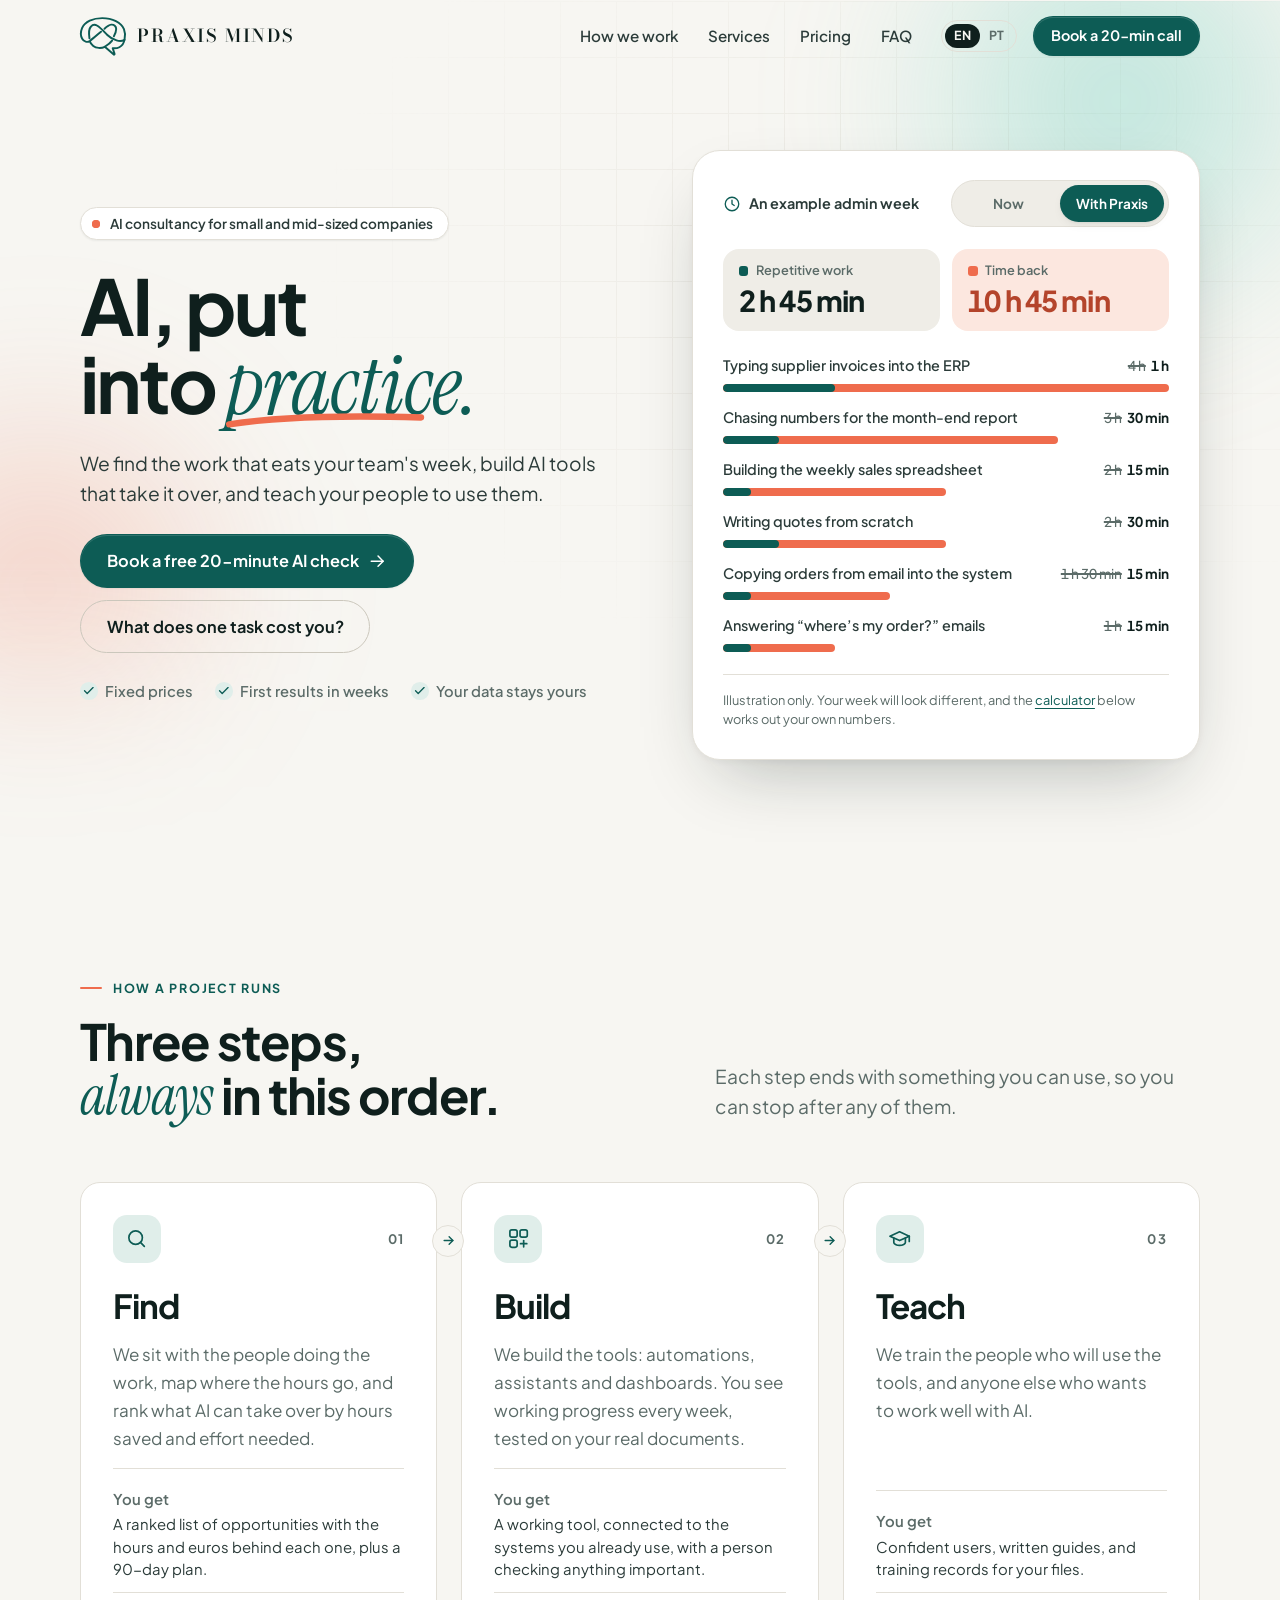
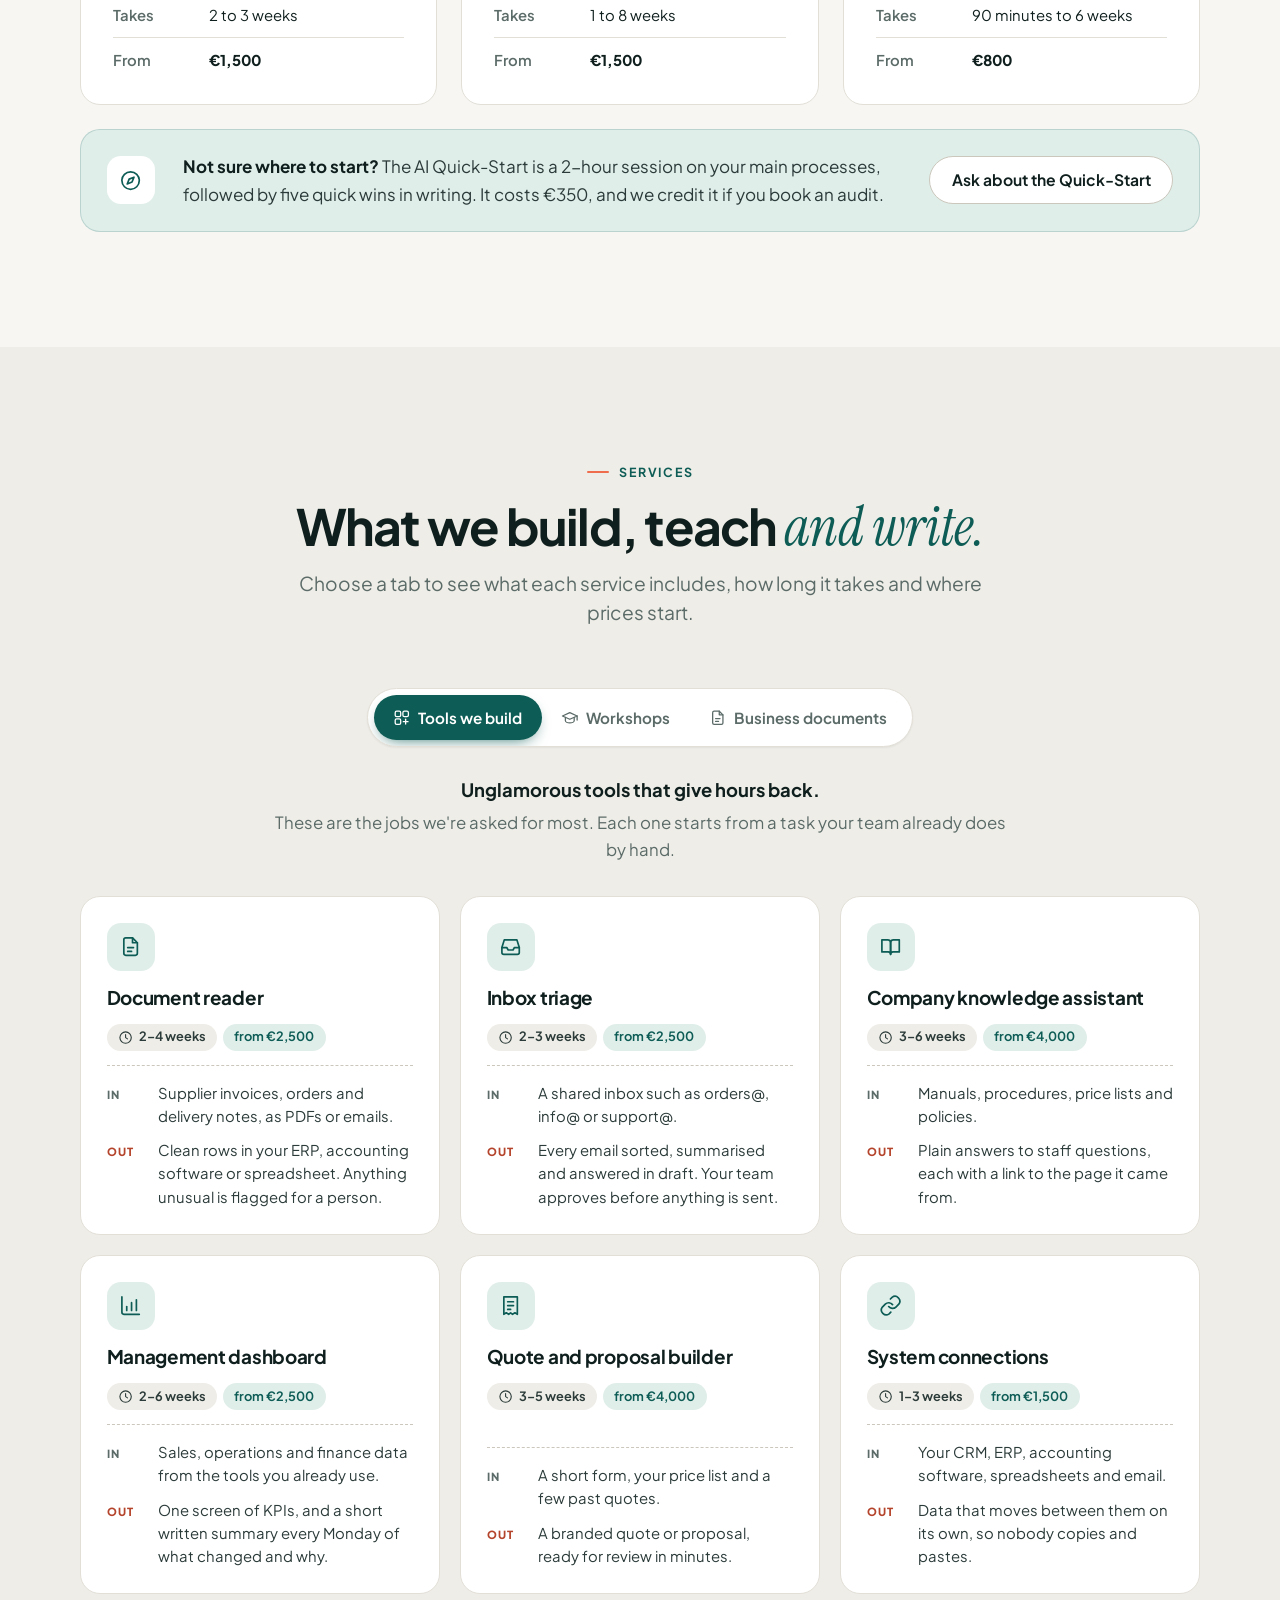
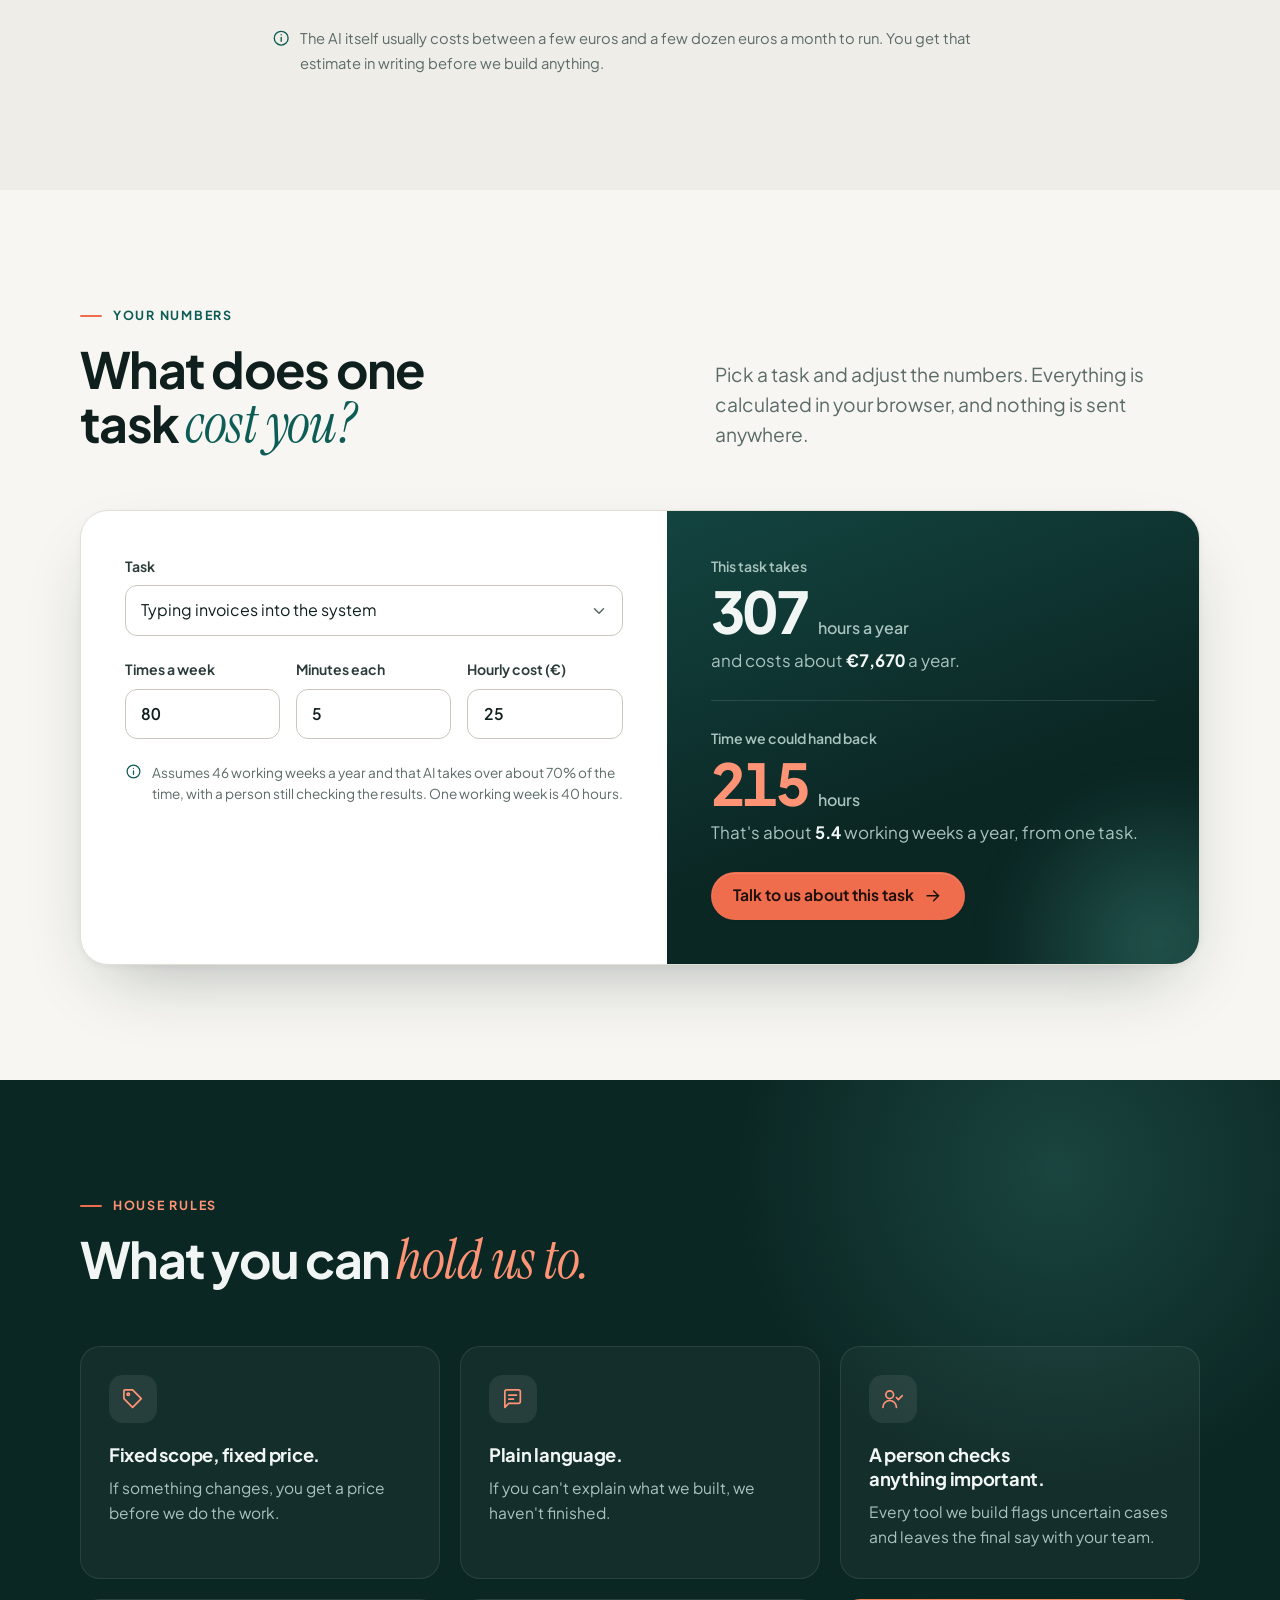
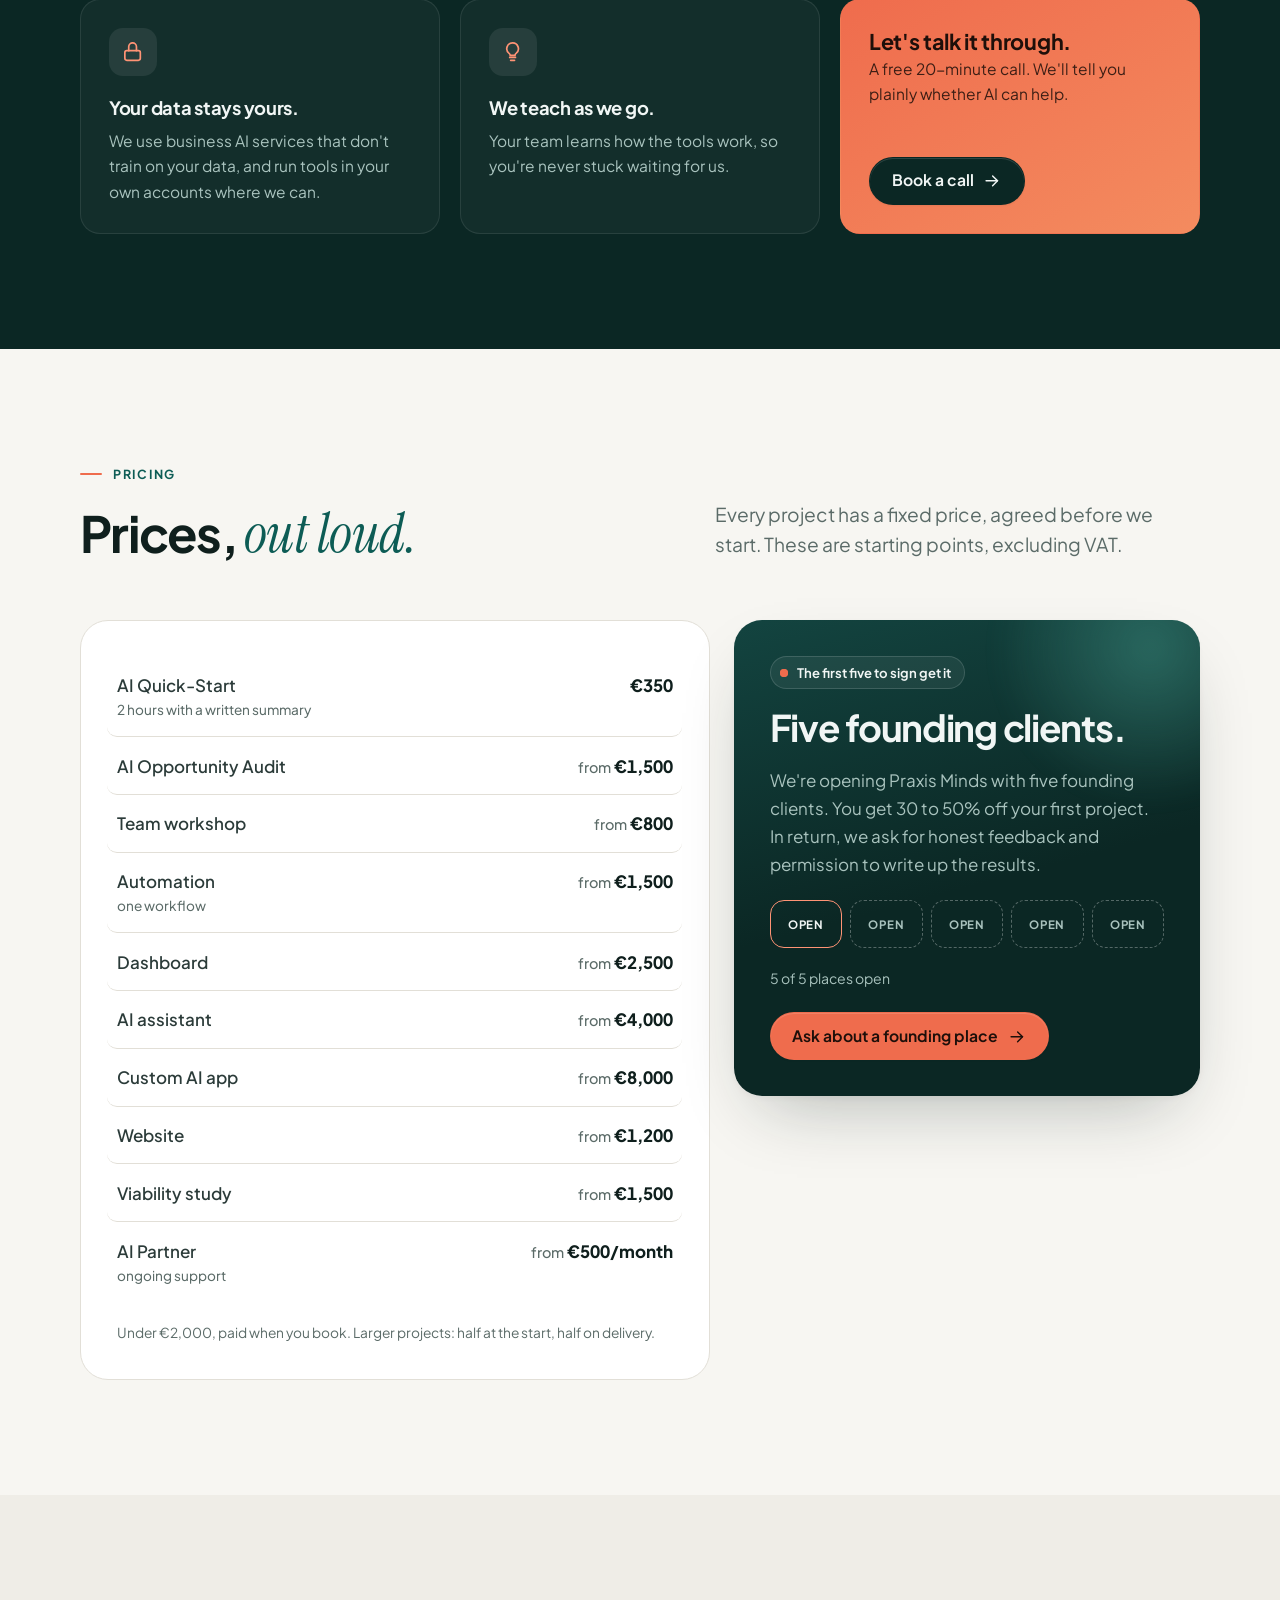
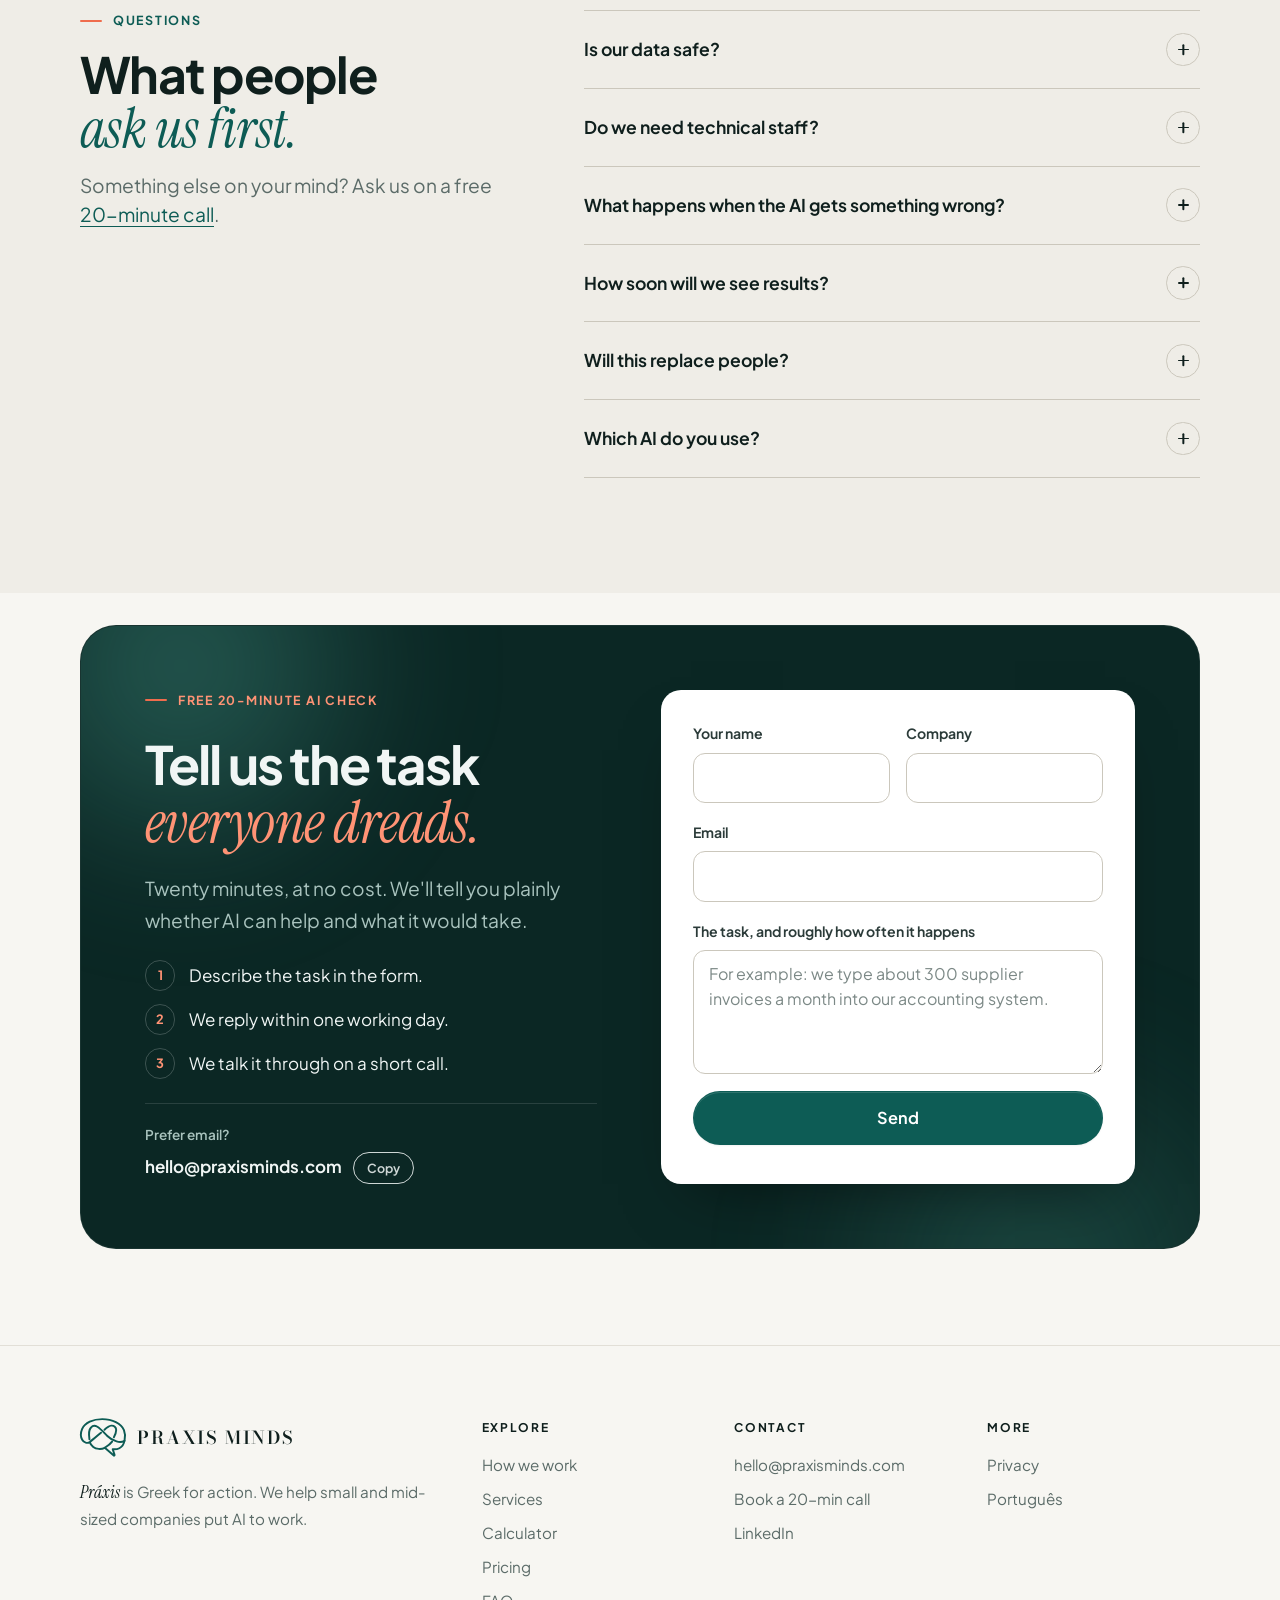
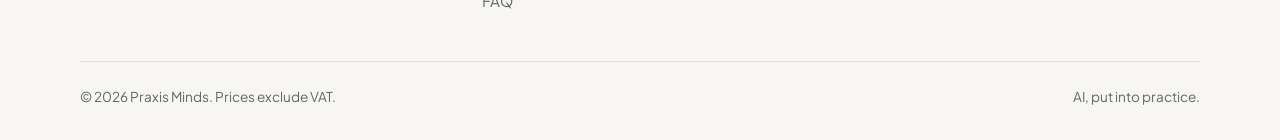
==== commit 5ca9484f: "Use the brain and speech-bubble logo the client chose - Redraw the client's logo as clean single-lin" ====
--- a/website/index.html
+++ b/website/index.html
@@ -22,6 +22,7 @@
 <link rel="preconnect" href="https://fonts.googleapis.com">
 <link rel="preconnect" href="https://fonts.gstatic.com" crossorigin>
 <link rel="stylesheet" href="https://fonts.googleapis.com/css2?family=Instrument+Serif:ital@1&family=Plus+Jakarta+Sans:wght@400..800&display=swap">
+<link rel="stylesheet" href="https://fonts.googleapis.com/css2?family=Bodoni+Moda:opsz,wght@6..96,600&text=PRAXIS%20MND&display=swap">
 <link rel="stylesheet" href="assets/styles.css">
 <script type="application/ld+json">
 {
@@ -73,8 +74,8 @@
 <header class="site-head" id="site-head">
   <div class="wrap head-in">
     <a class="brand" href="#top" aria-label="Praxis Minds, back to top">
-      <svg class="logo" viewBox="0 0 40 40" aria-hidden="true"><rect class="logo-stem" x="8" y="7" width="8" height="26" rx="4"/><path class="logo-bowl" d="M19 7h3a9 9 0 0 1 0 18h-3z"/></svg>
-      <span class="brand-name">Praxis<span> Minds</span></span>
+      <svg class="logo" viewBox="5.5 8.5 90 76" aria-hidden="true"><g fill="none" stroke-width="3.8" stroke-linecap="round" stroke-linejoin="round"><path pathLength="1" d="M46.6 37.1C39 43.5 31 50.5 24.5 55.5C20 58.5 13 57 9.8 51C6.8 45.5 6.6 37 9.5 30C15 17.5 31 10.5 49 10.5C69 10.5 86 19 91.5 32C94 38.5 94 47 92.7 52C91.5 59 88 64.5 82.5 67.5C79 69.4 74.5 69.8 69.5 69.5L73 80C73.6 81.7 72.3 82.6 71 81.4L54 66.6C47 70 37 69.5 31.5 65C27.5 61.8 25.5 58.5 24.5 55.5"/><path pathLength="1" d="M24 50C22.6 41 23.2 31 27 27C30 23.5 35 23 39.5 25.5C46 29.5 53 37.5 59 43.5C64 48.5 70 52 77 54C83 55.8 88.5 55.2 92.6 53"/><path pathLength="1" d="M53.4 31.3C57 28 61.5 24 66.5 23.3C72 22.6 76.5 26.5 76.3 32C76.1 37.5 74.3 42 71.8 46"/><path pathLength="1" d="M68.3 54.5C65.5 58.5 60.5 62.5 54 66.6"/></g></svg>
+      <span class="brand-name">Praxis Minds</span>
     </a>
     <nav class="site-nav" id="site-nav" aria-label="Main">
       <a href="#method">How we work</a>
@@ -569,8 +570,8 @@
     <div class="foot-grid">
       <div class="foot-brand">
         <a class="brand" href="#top" aria-label="Praxis Minds, back to top">
-          <svg class="logo" viewBox="0 0 40 40" aria-hidden="true"><rect class="logo-stem" x="8" y="7" width="8" height="26" rx="4"/><path class="logo-bowl" d="M19 7h3a9 9 0 0 1 0 18h-3z"/></svg>
-          <span class="brand-name">Praxis<span> Minds</span></span>
+          <svg class="logo" viewBox="5.5 8.5 90 76" aria-hidden="true"><g fill="none" stroke-width="3.8" stroke-linecap="round" stroke-linejoin="round"><path pathLength="1" d="M46.6 37.1C39 43.5 31 50.5 24.5 55.5C20 58.5 13 57 9.8 51C6.8 45.5 6.6 37 9.5 30C15 17.5 31 10.5 49 10.5C69 10.5 86 19 91.5 32C94 38.5 94 47 92.7 52C91.5 59 88 64.5 82.5 67.5C79 69.4 74.5 69.8 69.5 69.5L73 80C73.6 81.7 72.3 82.6 71 81.4L54 66.6C47 70 37 69.5 31.5 65C27.5 61.8 25.5 58.5 24.5 55.5"/><path pathLength="1" d="M24 50C22.6 41 23.2 31 27 27C30 23.5 35 23 39.5 25.5C46 29.5 53 37.5 59 43.5C64 48.5 70 52 77 54C83 55.8 88.5 55.2 92.6 53"/><path pathLength="1" d="M53.4 31.3C57 28 61.5 24 66.5 23.3C72 22.6 76.5 26.5 76.3 32C76.1 37.5 74.3 42 71.8 46"/><path pathLength="1" d="M68.3 54.5C65.5 58.5 60.5 62.5 54 66.6"/></g></svg>
+          <span class="brand-name">Praxis Minds</span>
         </a>
         <p><em>Práxis</em> is Greek for action. We help small and mid-sized companies put AI to work.</p>
       </div>
--- a/website/assets/styles.css
+++ b/website/assets/styles.css
@@ -13,12 +13,12 @@
   --muted: #5B6B68;       /* captions, labels */
   --line: #E2DFD7;
   --line-strong: #CBC7BC;
-  --brand: #0D5C55;       /* deep teal: buttons, links, the logo stem */
+  --brand: #0D5C55;       /* deep teal: buttons, links, the logo */
   --brand-hover: #094A44;
   --on-brand: #FFFFFF;
   --brand-ink: #0D5C55;   /* teal used as text */
   --brand-soft: #E0EEEA;
-  --accent: #EF6C4D;      /* coral: time back, highlights, the logo bowl */
+  --accent: #EF6C4D;      /* coral: time back, highlights */
   --on-accent: #1E0F0A;
   --accent-ink: #B4442B;  /* coral used as text on light surfaces */
   --accent-soft: #FCE7DF;
@@ -39,6 +39,7 @@
 
   --font-sans: "Plus Jakarta Sans", system-ui, -apple-system, "Segoe UI", Roboto, Arial, sans-serif;
   --font-serif: "Instrument Serif", "Iowan Old Style", Georgia, serif;
+  --font-logo: "Bodoni Moda", "Didot", "Bodoni 72", Georgia, serif; /* the name in the logo only */
 
   --t-hero: clamp(2.7rem, 6vw, 5.1rem);
   --t-h2: clamp(2rem, 3.9vw, 3.2rem);
@@ -233,25 +234,35 @@
 .link-arrow::after { content: "→"; transition: transform .25s var(--ease); }
 .link-arrow:hover::after { transform: translateX(3px); }
 
-/* ---------- Logo ---------- */
+/* ---------- Logo ----------
+   A monoline brain that is also a speech bubble, with an infinity knot inside.
+   The name is set in Bodoni Moda capitals (loaded only for these letters). */
 .brand {
   display: inline-flex;
   align-items: center;
-  gap: .6rem;
+  gap: .7rem;
   color: var(--ink);
   text-decoration: none;
-  font-size: 1.18rem;
-  font-weight: 750;
-  letter-spacing: -.03em;
   white-space: nowrap;
 }
-.brand-name span { font-weight: 450; color: var(--muted); }
-.logo { width: 34px; height: 34px; flex: none; overflow: visible; }
-.logo-stem { fill: var(--brand); }
-.logo-bowl { fill: var(--accent); transform-box: fill-box; transform-origin: left center; transition: transform .45s var(--ease); }
-.brand:hover .logo-bowl { transform: translateX(2px) rotate(-8deg); }
-.site-head .logo-bowl { animation: bowl-in .9s var(--ease) .15s both; }
-@keyframes bowl-in { from { opacity: 0; transform: translateX(-7px) scale(.6); } }
+.brand-name {
+  font-family: var(--font-logo);
+  font-optical-sizing: auto;
+  font-size: 1.12rem;
+  font-weight: 600;
+  letter-spacing: .1em;
+  line-height: 1;
+  text-transform: uppercase;
+}
+.logo { width: 46px; height: 39px; flex: none; overflow: visible; }
+.logo path { stroke: var(--brand); transition: stroke .35s ease; }
+.brand:hover .logo path:nth-child(2) { stroke: var(--accent); } /* the knot's long sweep warms to coral */
+/* the header logo draws itself once on load: outline, then the knot */
+.site-head .logo path { stroke-dasharray: 1; animation: logo-draw 1.5s var(--ease-io) both; }
+.site-head .logo path:nth-child(2) { animation-delay: .35s; }
+.site-head .logo path:nth-child(3) { animation-delay: .55s; animation-duration: .9s; }
+.site-head .logo path:nth-child(4) { animation-delay: .75s; animation-duration: .6s; }
+@keyframes logo-draw { from { stroke-dashoffset: 1; } to { stroke-dashoffset: 0; } }
 
 /* ---------- Header ---------- */
 .site-head {
@@ -1145,8 +1156,9 @@
 @media (max-width: 640px) {
   body { font-size: 1rem; }
   .head-cta { display: none; }
-  .brand { font-size: 1.08rem; }
-  .logo { width: 30px; height: 30px; }
+  .brand { gap: .55rem; }
+  .brand-name { font-size: 1rem; letter-spacing: .08em; }
+  .logo { width: 40px; height: 34px; }
   .cta-row .btn { width: 100%; }
   .cards, .promises { grid-template-columns: minmax(0, 1fr); }
   .callout { flex-direction: column; align-items: flex-start; }
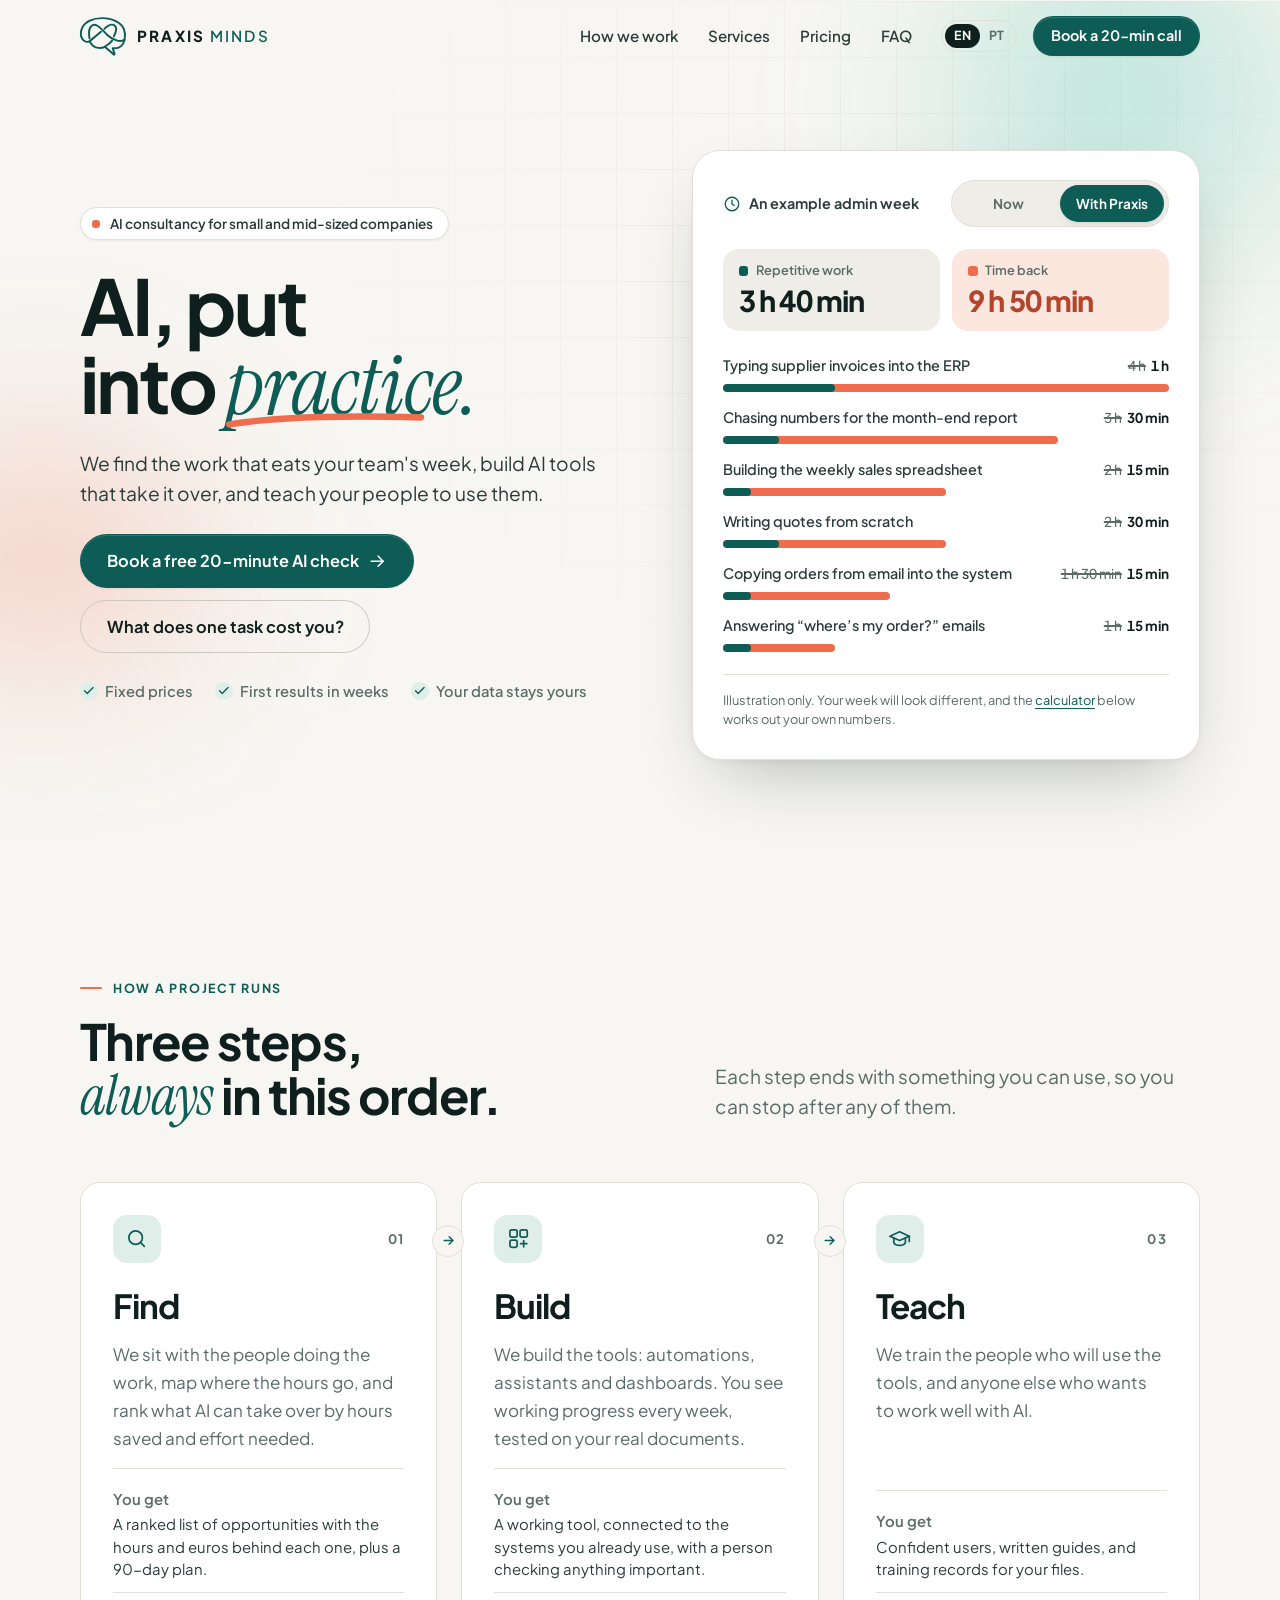
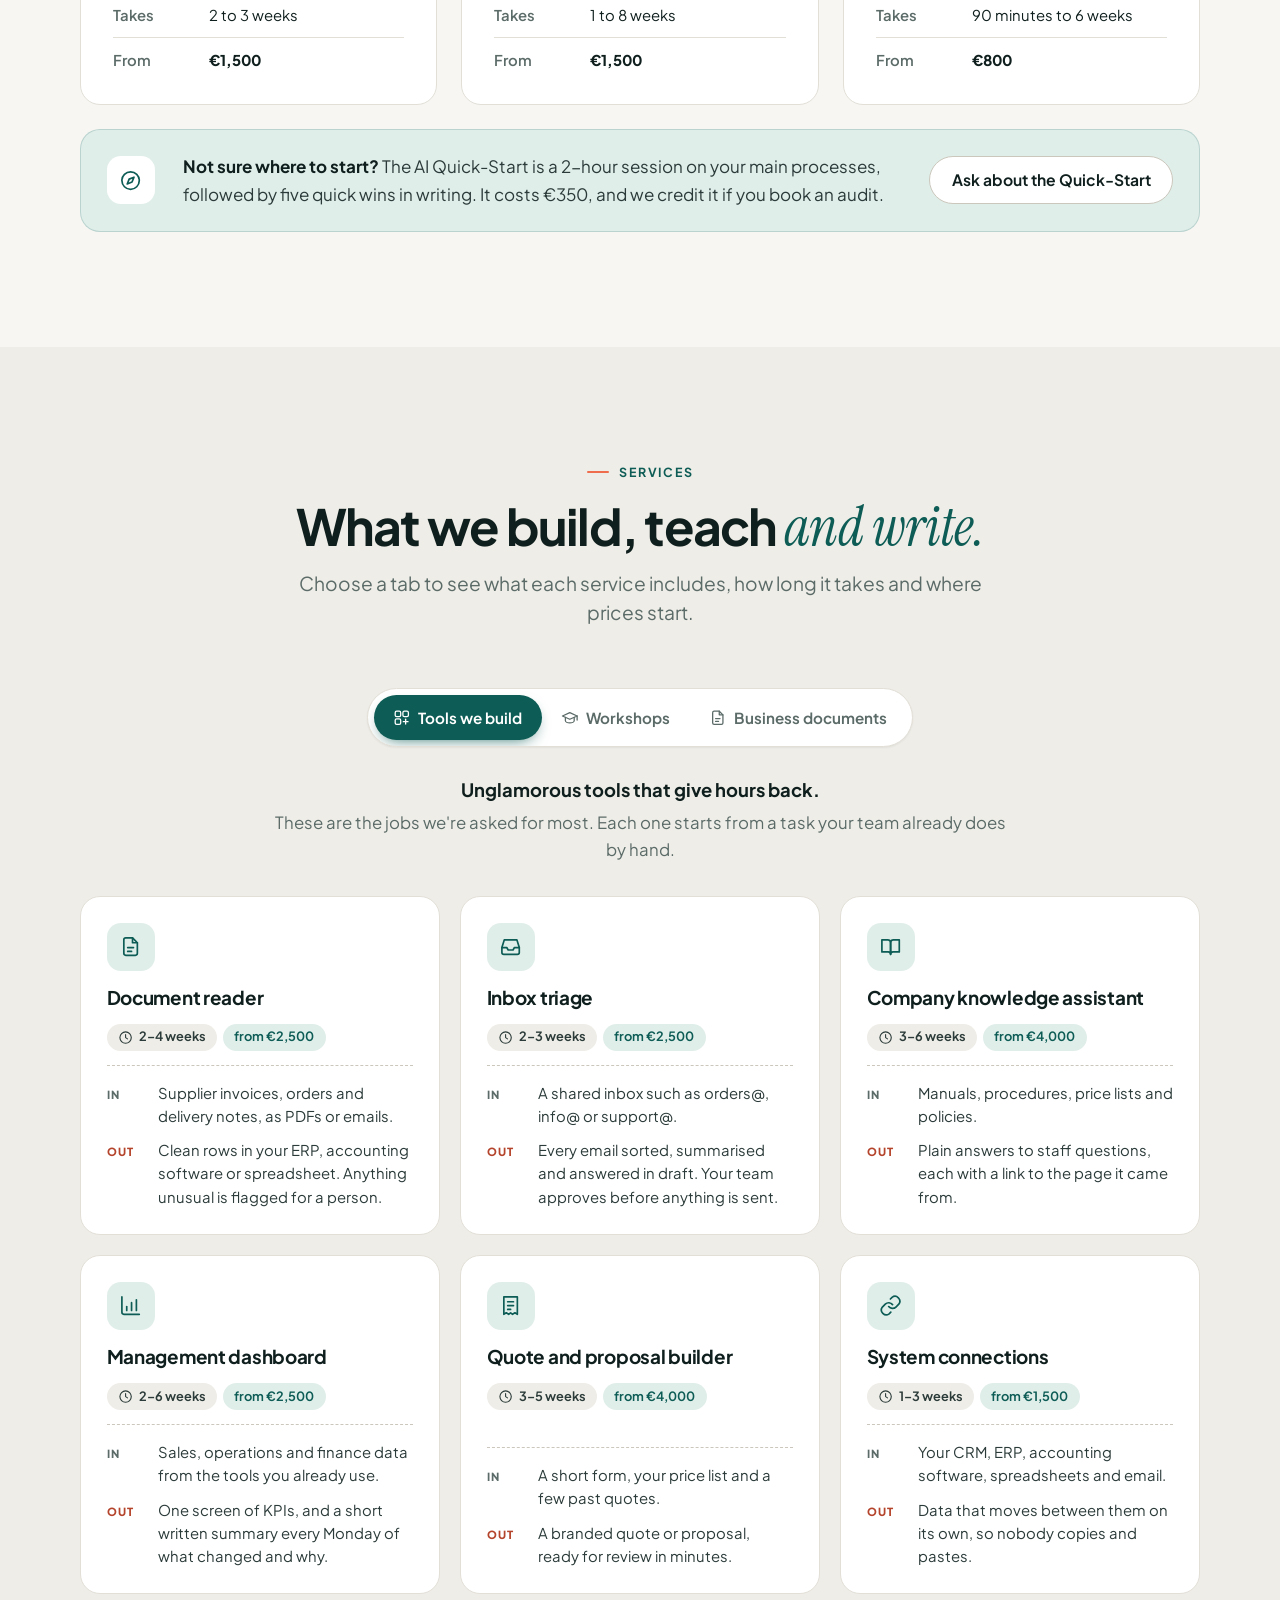
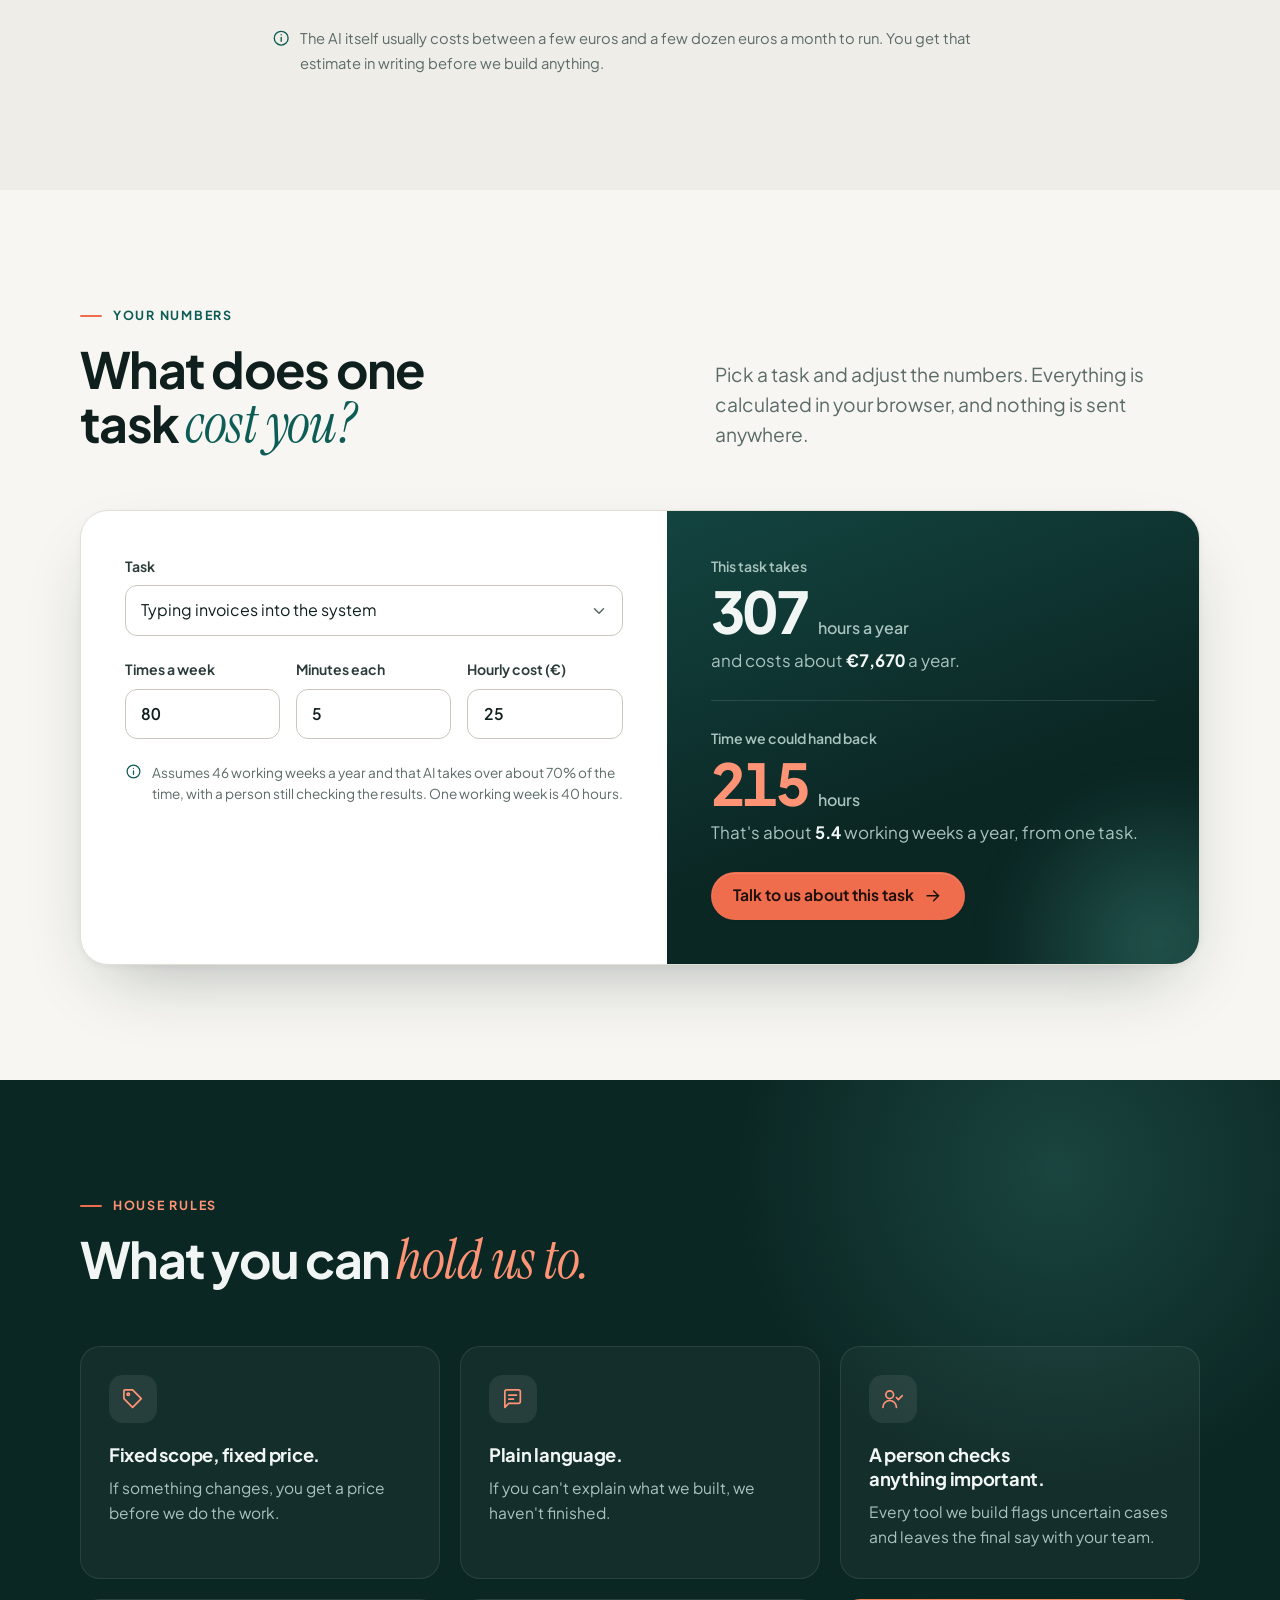
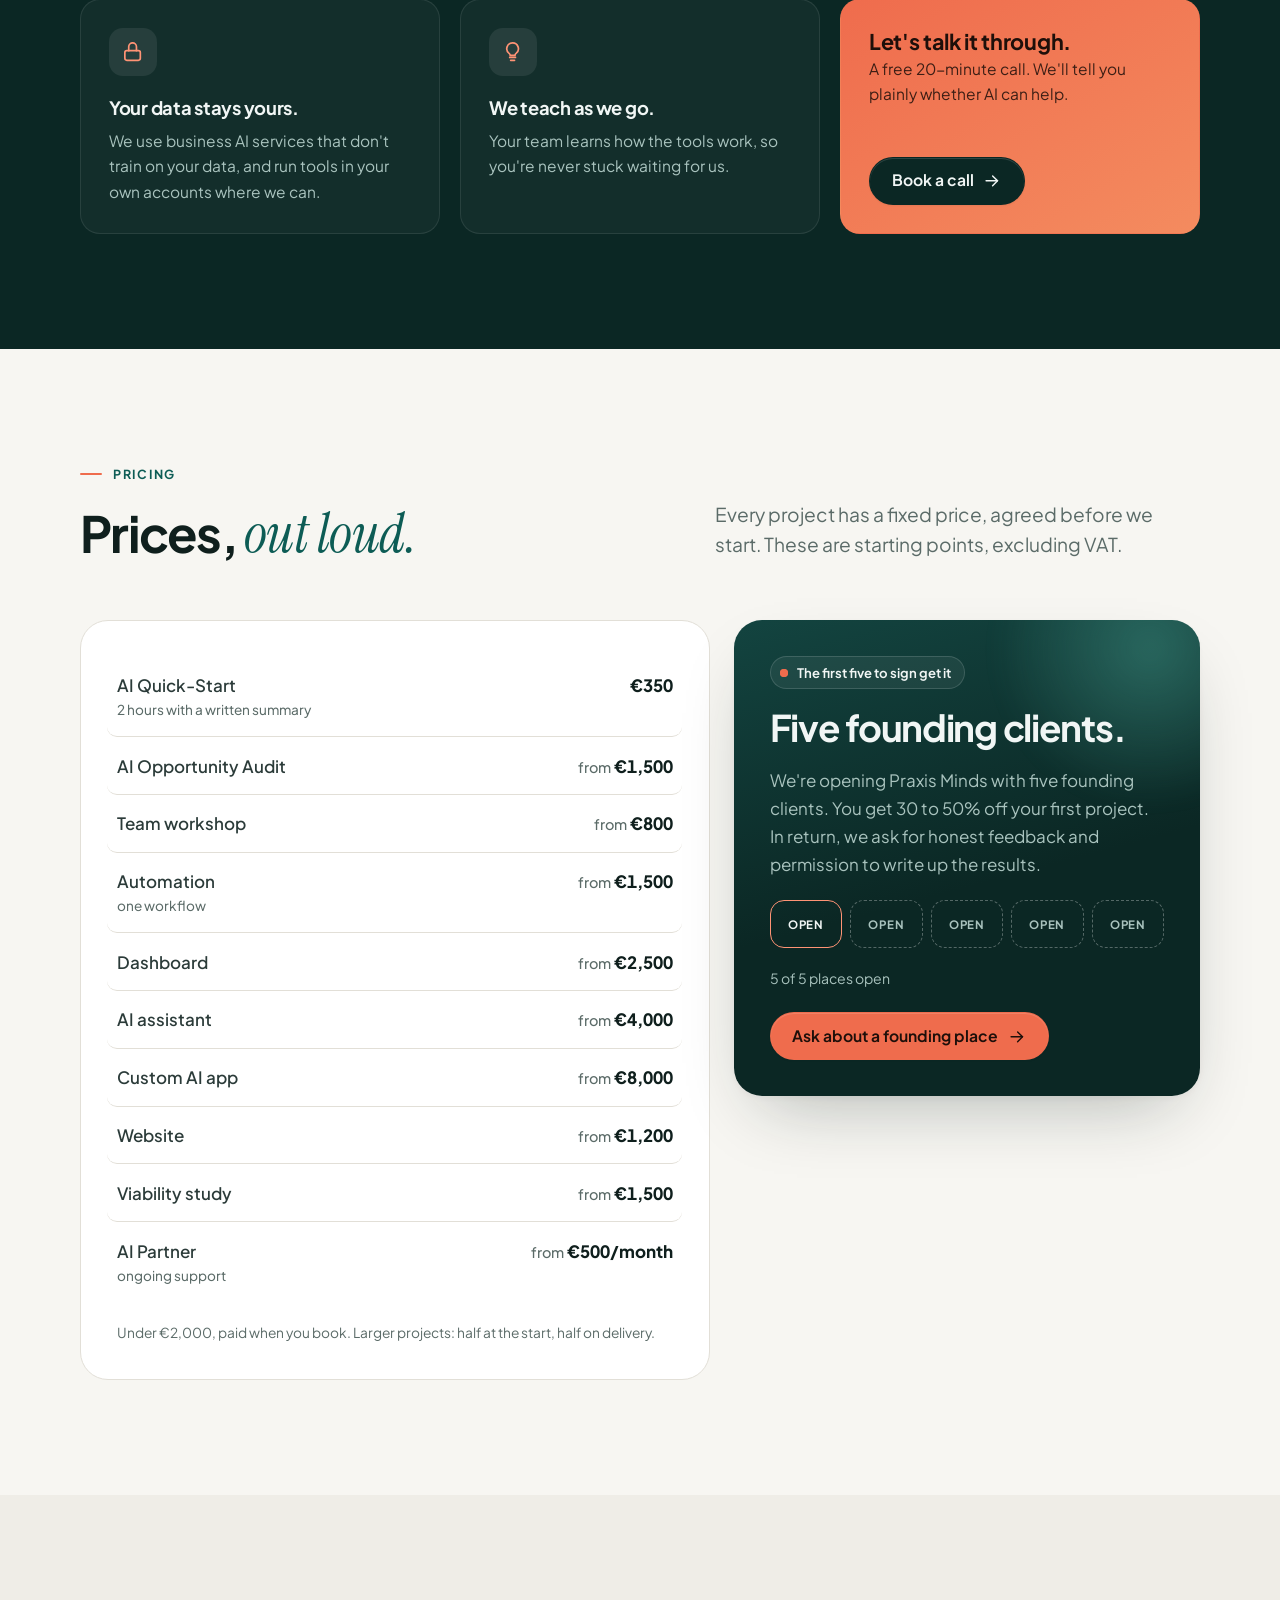
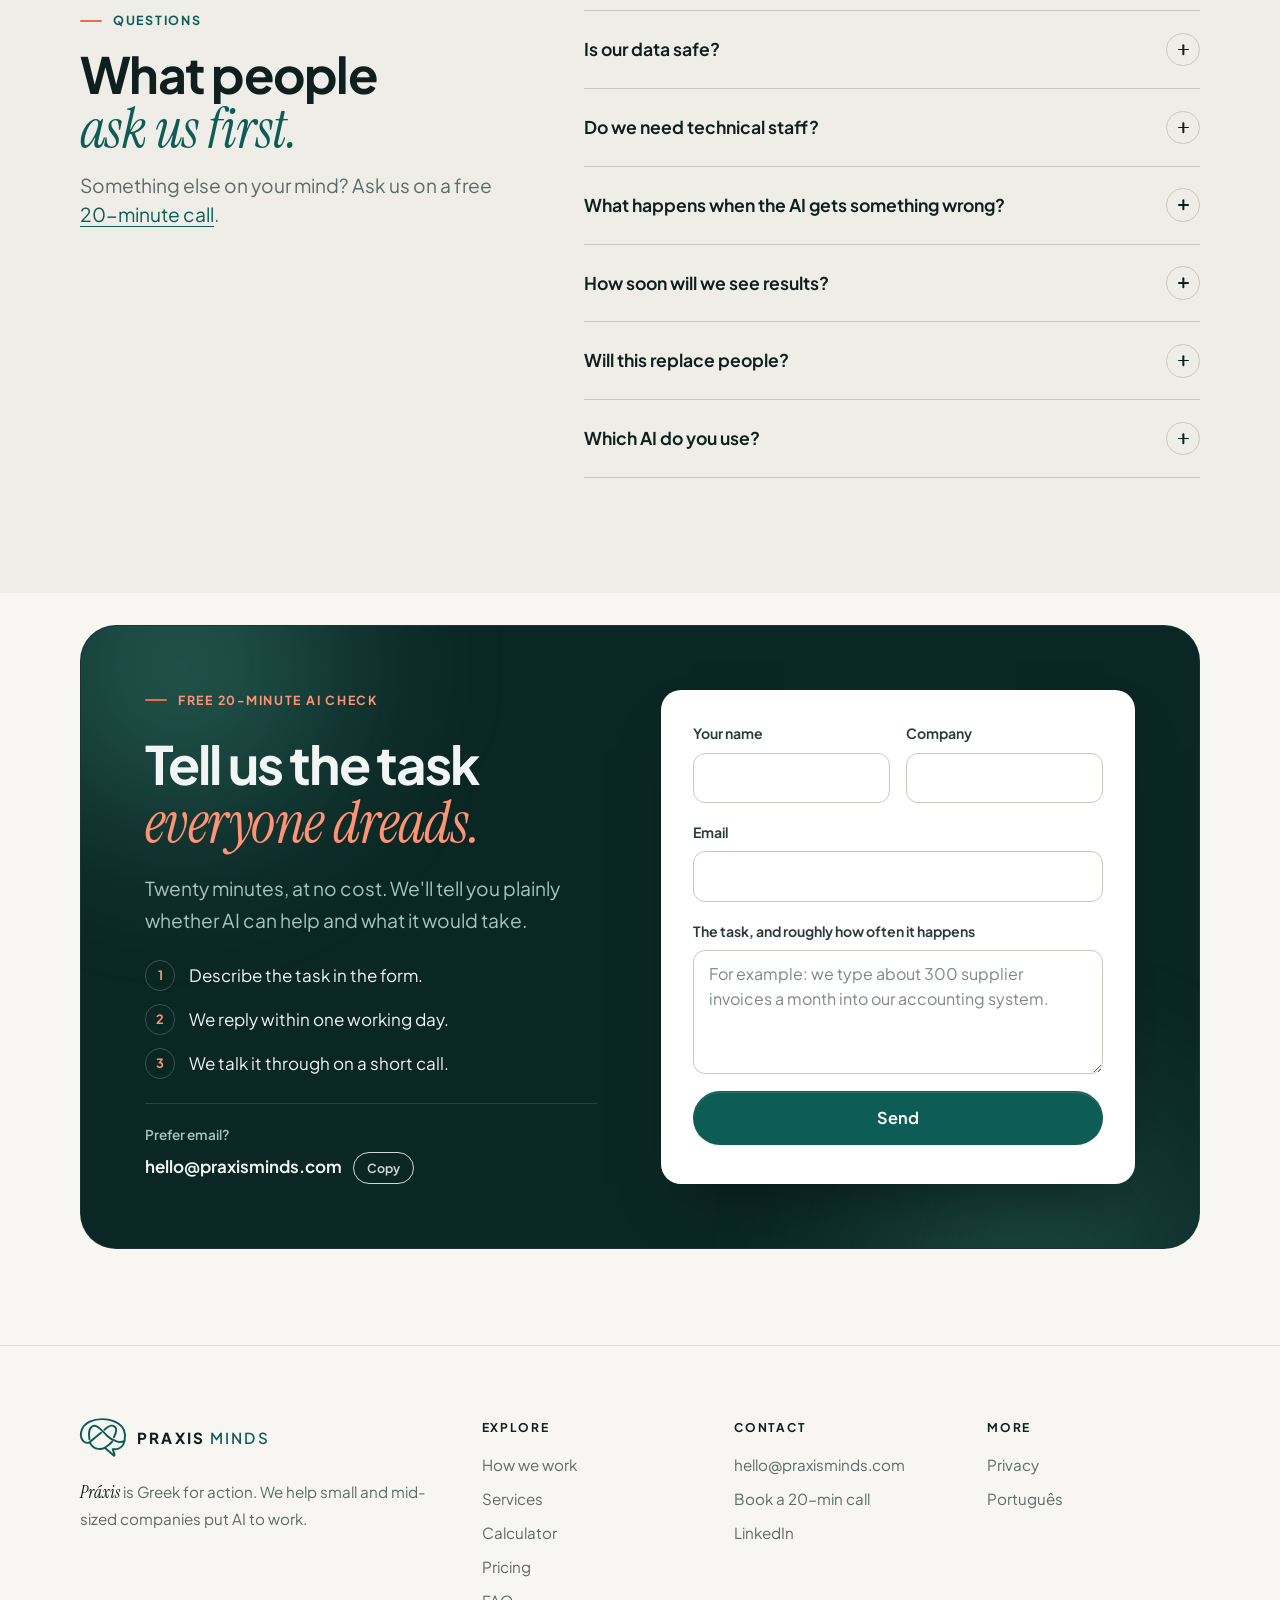
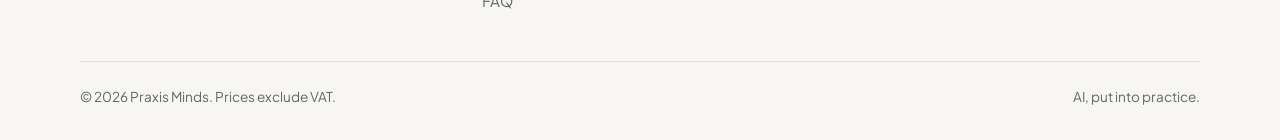
==== commit 15638b48: "Set the logo name in tracked capitals (PRAXIS ink, MINDS teal) Uses the lettering from logo option C" ====
--- a/website/index.html
+++ b/website/index.html
@@ -22,7 +22,6 @@
 <link rel="preconnect" href="https://fonts.googleapis.com">
 <link rel="preconnect" href="https://fonts.gstatic.com" crossorigin>
 <link rel="stylesheet" href="https://fonts.googleapis.com/css2?family=Instrument+Serif:ital@1&family=Plus+Jakarta+Sans:wght@400..800&display=swap">
-<link rel="stylesheet" href="https://fonts.googleapis.com/css2?family=Bodoni+Moda:opsz,wght@6..96,600&text=PRAXIS%20MND&display=swap">
 <link rel="stylesheet" href="assets/styles.css">
 <script type="application/ld+json">
 {
@@ -75,7 +74,7 @@
   <div class="wrap head-in">
     <a class="brand" href="#top" aria-label="Praxis Minds, back to top">
       <svg class="logo" viewBox="5.5 8.5 90 76" aria-hidden="true"><g fill="none" stroke-width="3.8" stroke-linecap="round" stroke-linejoin="round"><path pathLength="1" d="M46.6 37.1C39 43.5 31 50.5 24.5 55.5C20 58.5 13 57 9.8 51C6.8 45.5 6.6 37 9.5 30C15 17.5 31 10.5 49 10.5C69 10.5 86 19 91.5 32C94 38.5 94 47 92.7 52C91.5 59 88 64.5 82.5 67.5C79 69.4 74.5 69.8 69.5 69.5L73 80C73.6 81.7 72.3 82.6 71 81.4L54 66.6C47 70 37 69.5 31.5 65C27.5 61.8 25.5 58.5 24.5 55.5"/><path pathLength="1" d="M24 50C22.6 41 23.2 31 27 27C30 23.5 35 23 39.5 25.5C46 29.5 53 37.5 59 43.5C64 48.5 70 52 77 54C83 55.8 88.5 55.2 92.6 53"/><path pathLength="1" d="M53.4 31.3C57 28 61.5 24 66.5 23.3C72 22.6 76.5 26.5 76.3 32C76.1 37.5 74.3 42 71.8 46"/><path pathLength="1" d="M68.3 54.5C65.5 58.5 60.5 62.5 54 66.6"/></g></svg>
-      <span class="brand-name">Praxis Minds</span>
+      <span class="brand-name">Praxis<span> Minds</span></span>
     </a>
     <nav class="site-nav" id="site-nav" aria-label="Main">
       <a href="#method">How we work</a>
@@ -571,7 +570,7 @@
       <div class="foot-brand">
         <a class="brand" href="#top" aria-label="Praxis Minds, back to top">
           <svg class="logo" viewBox="5.5 8.5 90 76" aria-hidden="true"><g fill="none" stroke-width="3.8" stroke-linecap="round" stroke-linejoin="round"><path pathLength="1" d="M46.6 37.1C39 43.5 31 50.5 24.5 55.5C20 58.5 13 57 9.8 51C6.8 45.5 6.6 37 9.5 30C15 17.5 31 10.5 49 10.5C69 10.5 86 19 91.5 32C94 38.5 94 47 92.7 52C91.5 59 88 64.5 82.5 67.5C79 69.4 74.5 69.8 69.5 69.5L73 80C73.6 81.7 72.3 82.6 71 81.4L54 66.6C47 70 37 69.5 31.5 65C27.5 61.8 25.5 58.5 24.5 55.5"/><path pathLength="1" d="M24 50C22.6 41 23.2 31 27 27C30 23.5 35 23 39.5 25.5C46 29.5 53 37.5 59 43.5C64 48.5 70 52 77 54C83 55.8 88.5 55.2 92.6 53"/><path pathLength="1" d="M53.4 31.3C57 28 61.5 24 66.5 23.3C72 22.6 76.5 26.5 76.3 32C76.1 37.5 74.3 42 71.8 46"/><path pathLength="1" d="M68.3 54.5C65.5 58.5 60.5 62.5 54 66.6"/></g></svg>
-          <span class="brand-name">Praxis Minds</span>
+          <span class="brand-name">Praxis<span> Minds</span></span>
         </a>
         <p><em>Práxis</em> is Greek for action. We help small and mid-sized companies put AI to work.</p>
       </div>
--- a/website/assets/styles.css
+++ b/website/assets/styles.css
@@ -39,7 +39,6 @@
 
   --font-sans: "Plus Jakarta Sans", system-ui, -apple-system, "Segoe UI", Roboto, Arial, sans-serif;
   --font-serif: "Instrument Serif", "Iowan Old Style", Georgia, serif;
-  --font-logo: "Bodoni Moda", "Didot", "Bodoni 72", Georgia, serif; /* the name in the logo only */
 
   --t-hero: clamp(2.7rem, 6vw, 5.1rem);
   --t-h2: clamp(2rem, 3.9vw, 3.2rem);
@@ -236,7 +235,7 @@
 
 /* ---------- Logo ----------
    A monoline brain that is also a speech bubble, with an infinity knot inside.
-   The name is set in Bodoni Moda capitals (loaded only for these letters). */
+   The name is set in tracked capitals: PRAXIS bold in ink, MINDS regular in teal. */
 .brand {
   display: inline-flex;
   align-items: center;
@@ -246,14 +245,13 @@
   white-space: nowrap;
 }
 .brand-name {
-  font-family: var(--font-logo);
-  font-optical-sizing: auto;
-  font-size: 1.12rem;
-  font-weight: 600;
-  letter-spacing: .1em;
+  font-size: .95rem;
+  font-weight: 750;
+  letter-spacing: .14em;
   line-height: 1;
   text-transform: uppercase;
 }
+.brand-name span { font-weight: 550; color: var(--brand-ink); }
 .logo { width: 46px; height: 39px; flex: none; overflow: visible; }
 .logo path { stroke: var(--brand); transition: stroke .35s ease; }
 .brand:hover .logo path:nth-child(2) { stroke: var(--accent); } /* the knot's long sweep warms to coral */
@@ -1157,7 +1155,7 @@
   body { font-size: 1rem; }
   .head-cta { display: none; }
   .brand { gap: .55rem; }
-  .brand-name { font-size: 1rem; letter-spacing: .08em; }
+  .brand-name { font-size: .88rem; letter-spacing: .12em; }
   .logo { width: 40px; height: 34px; }
   .cta-row .btn { width: 100%; }
   .cards, .promises { grid-template-columns: minmax(0, 1fr); }
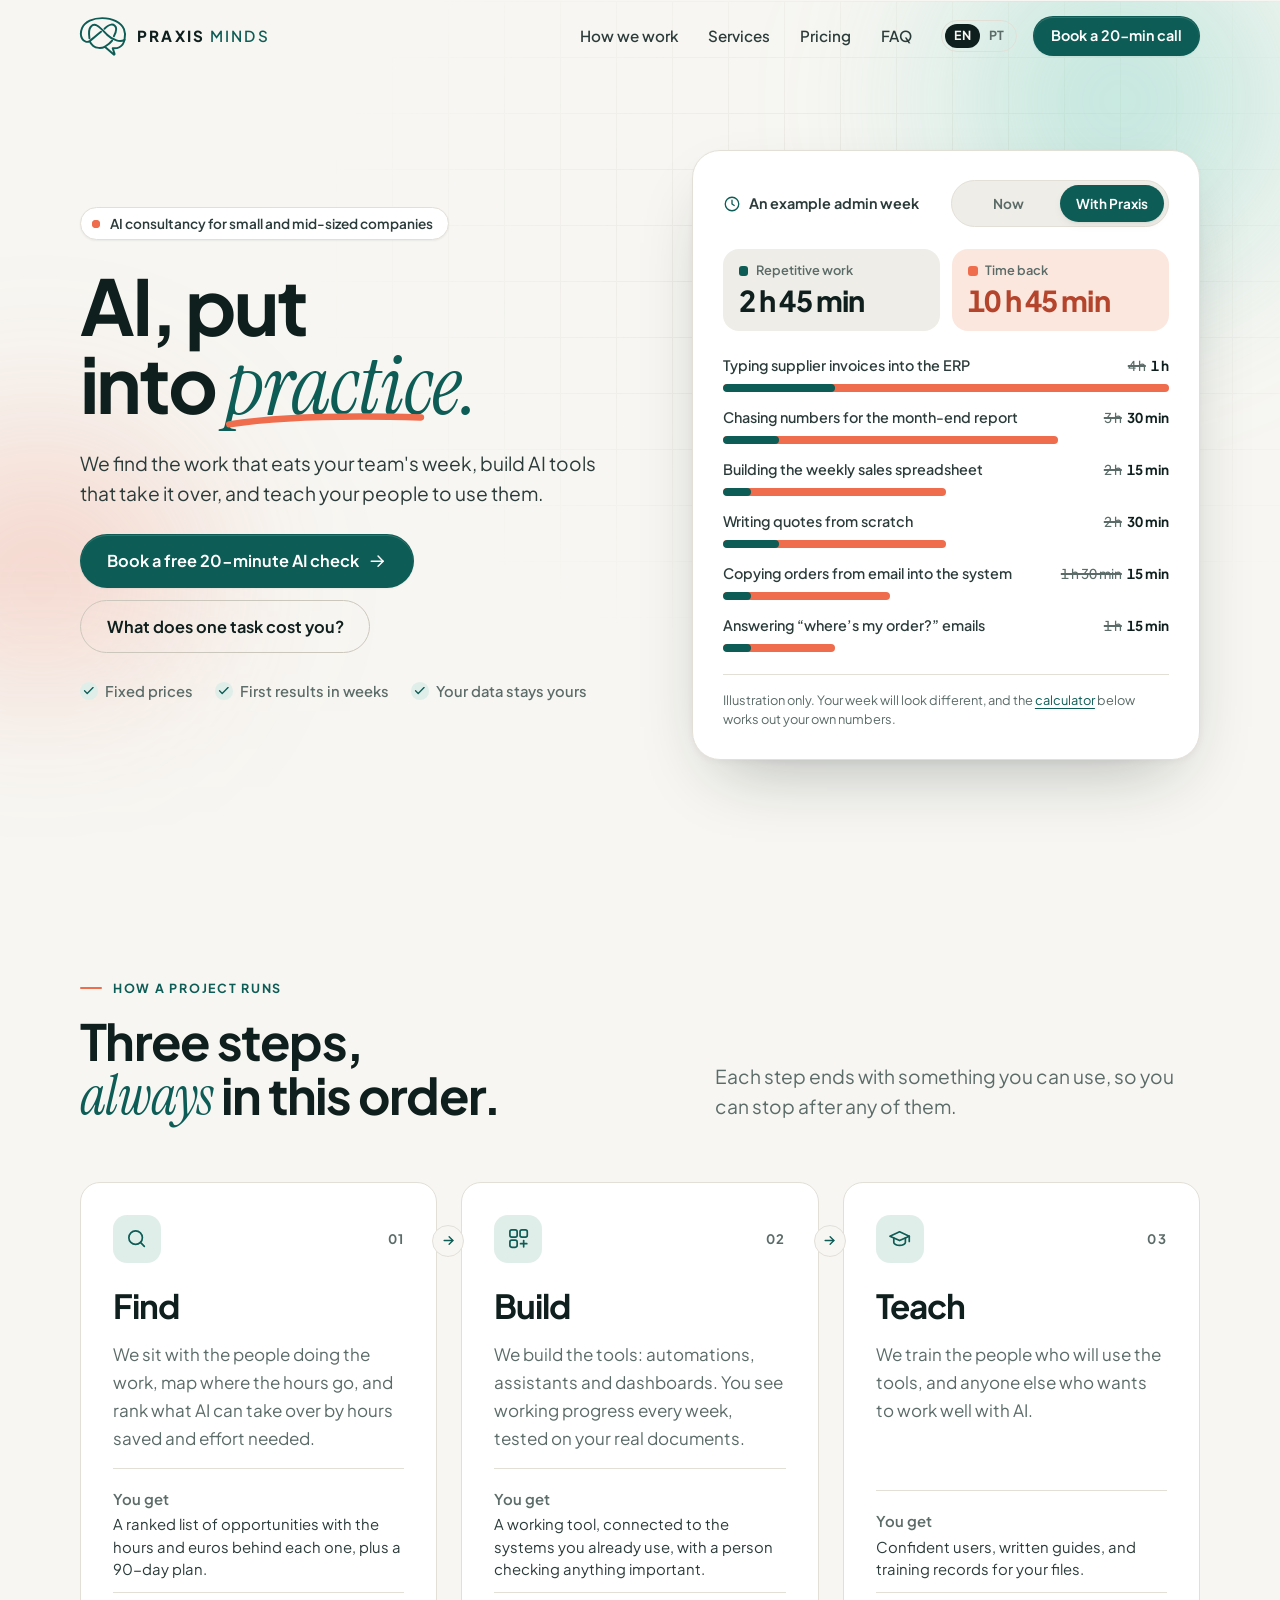
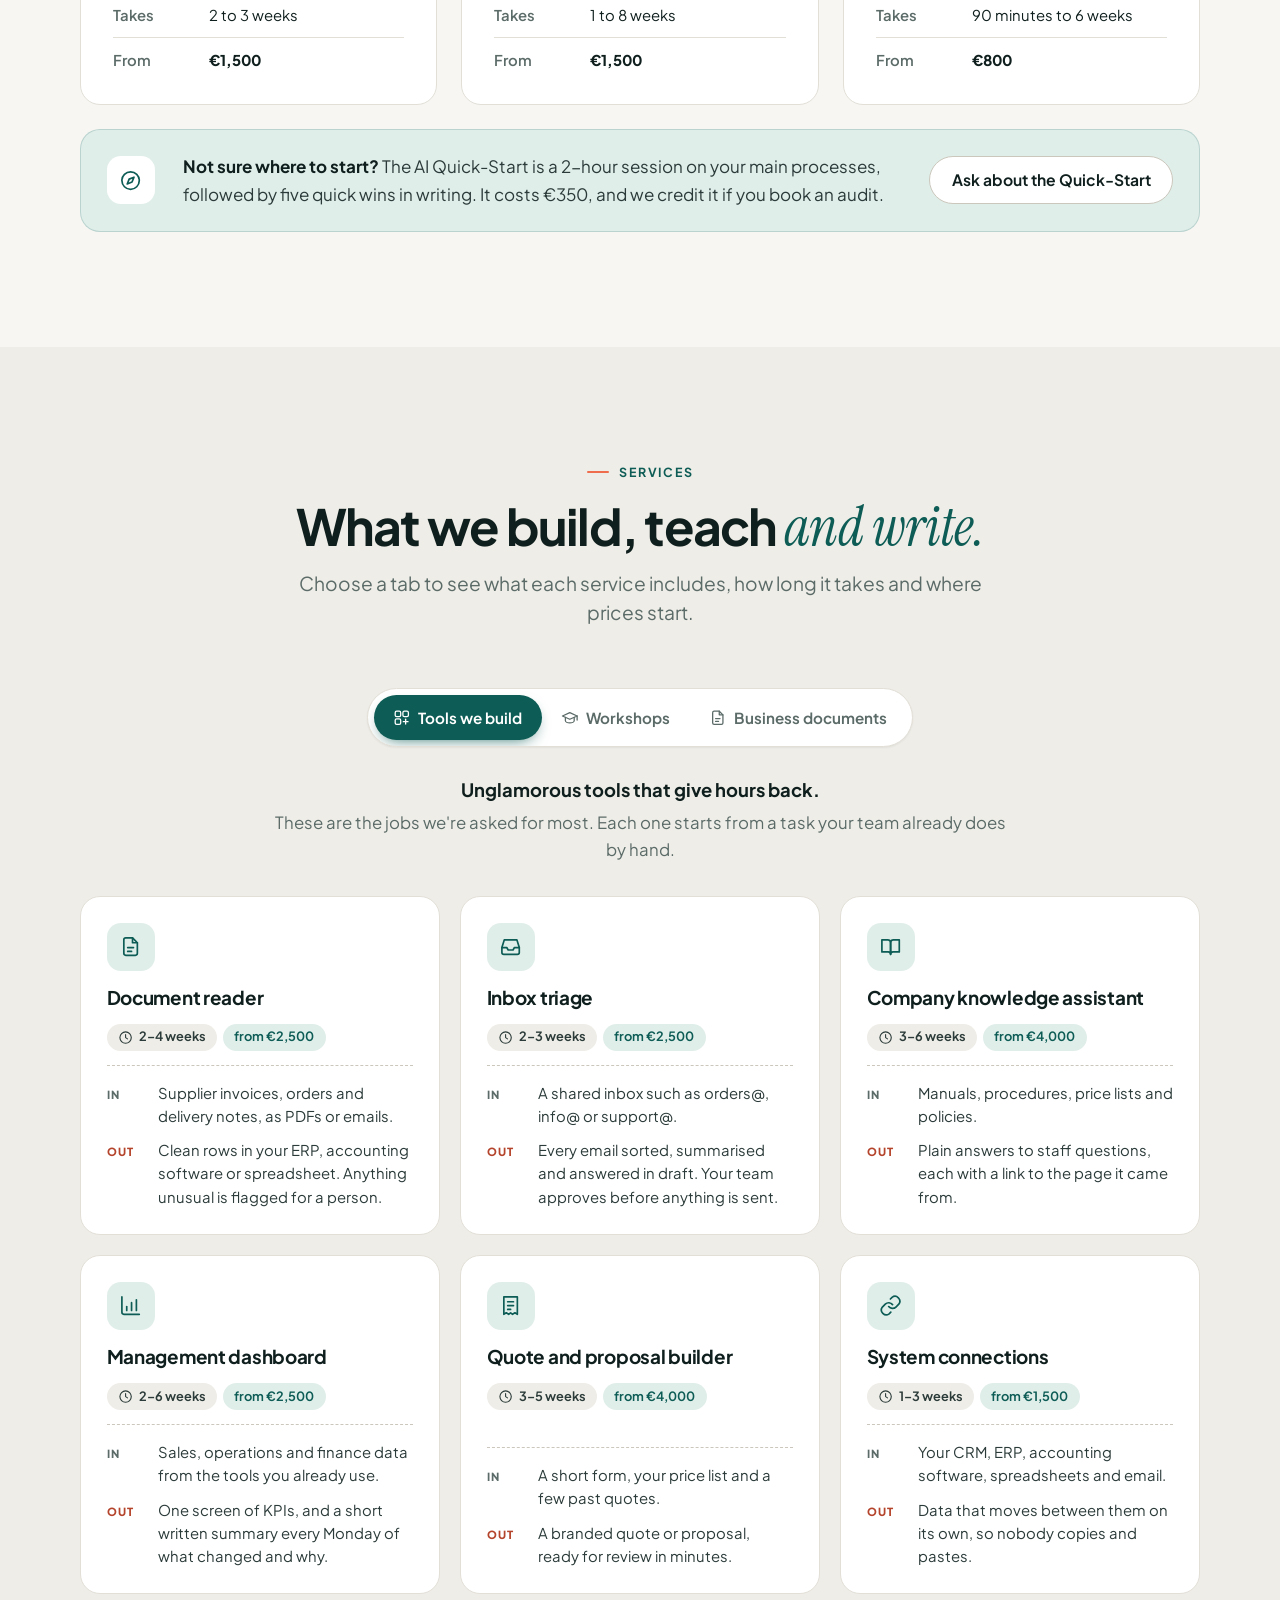
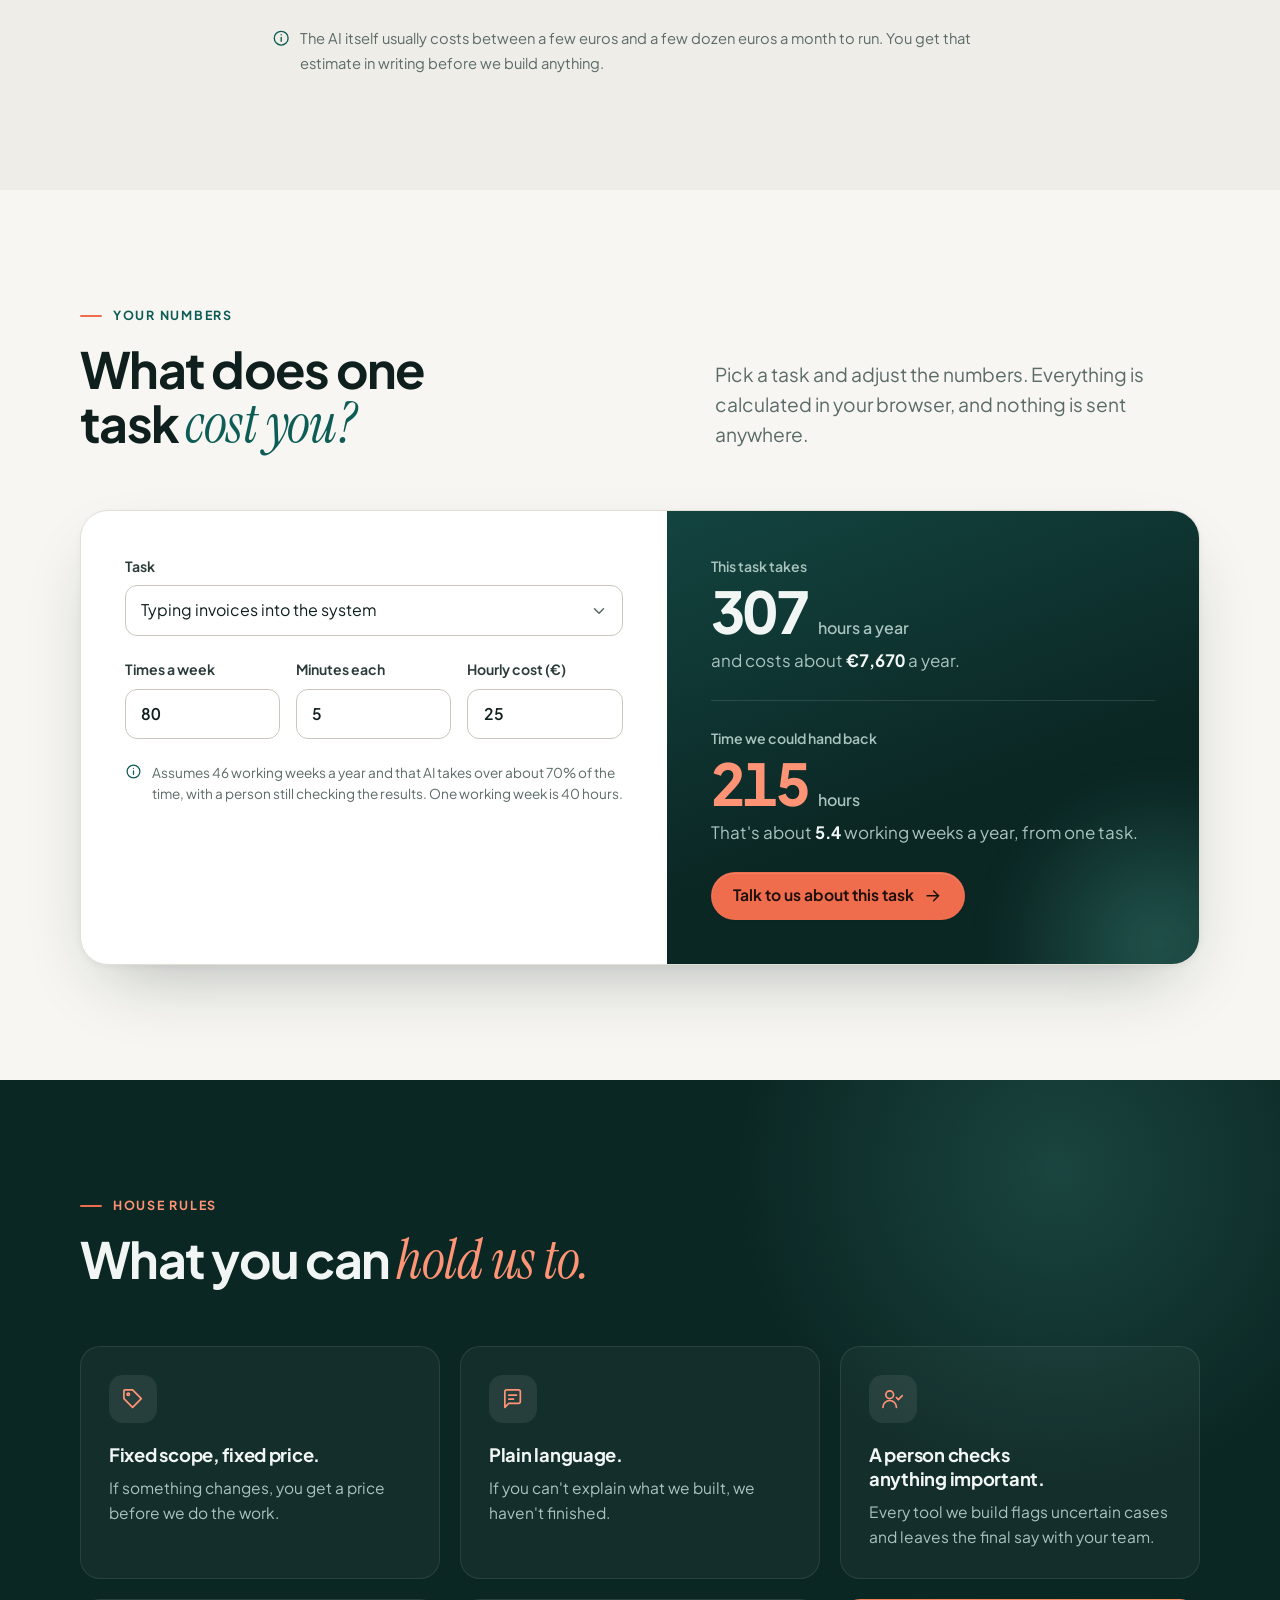
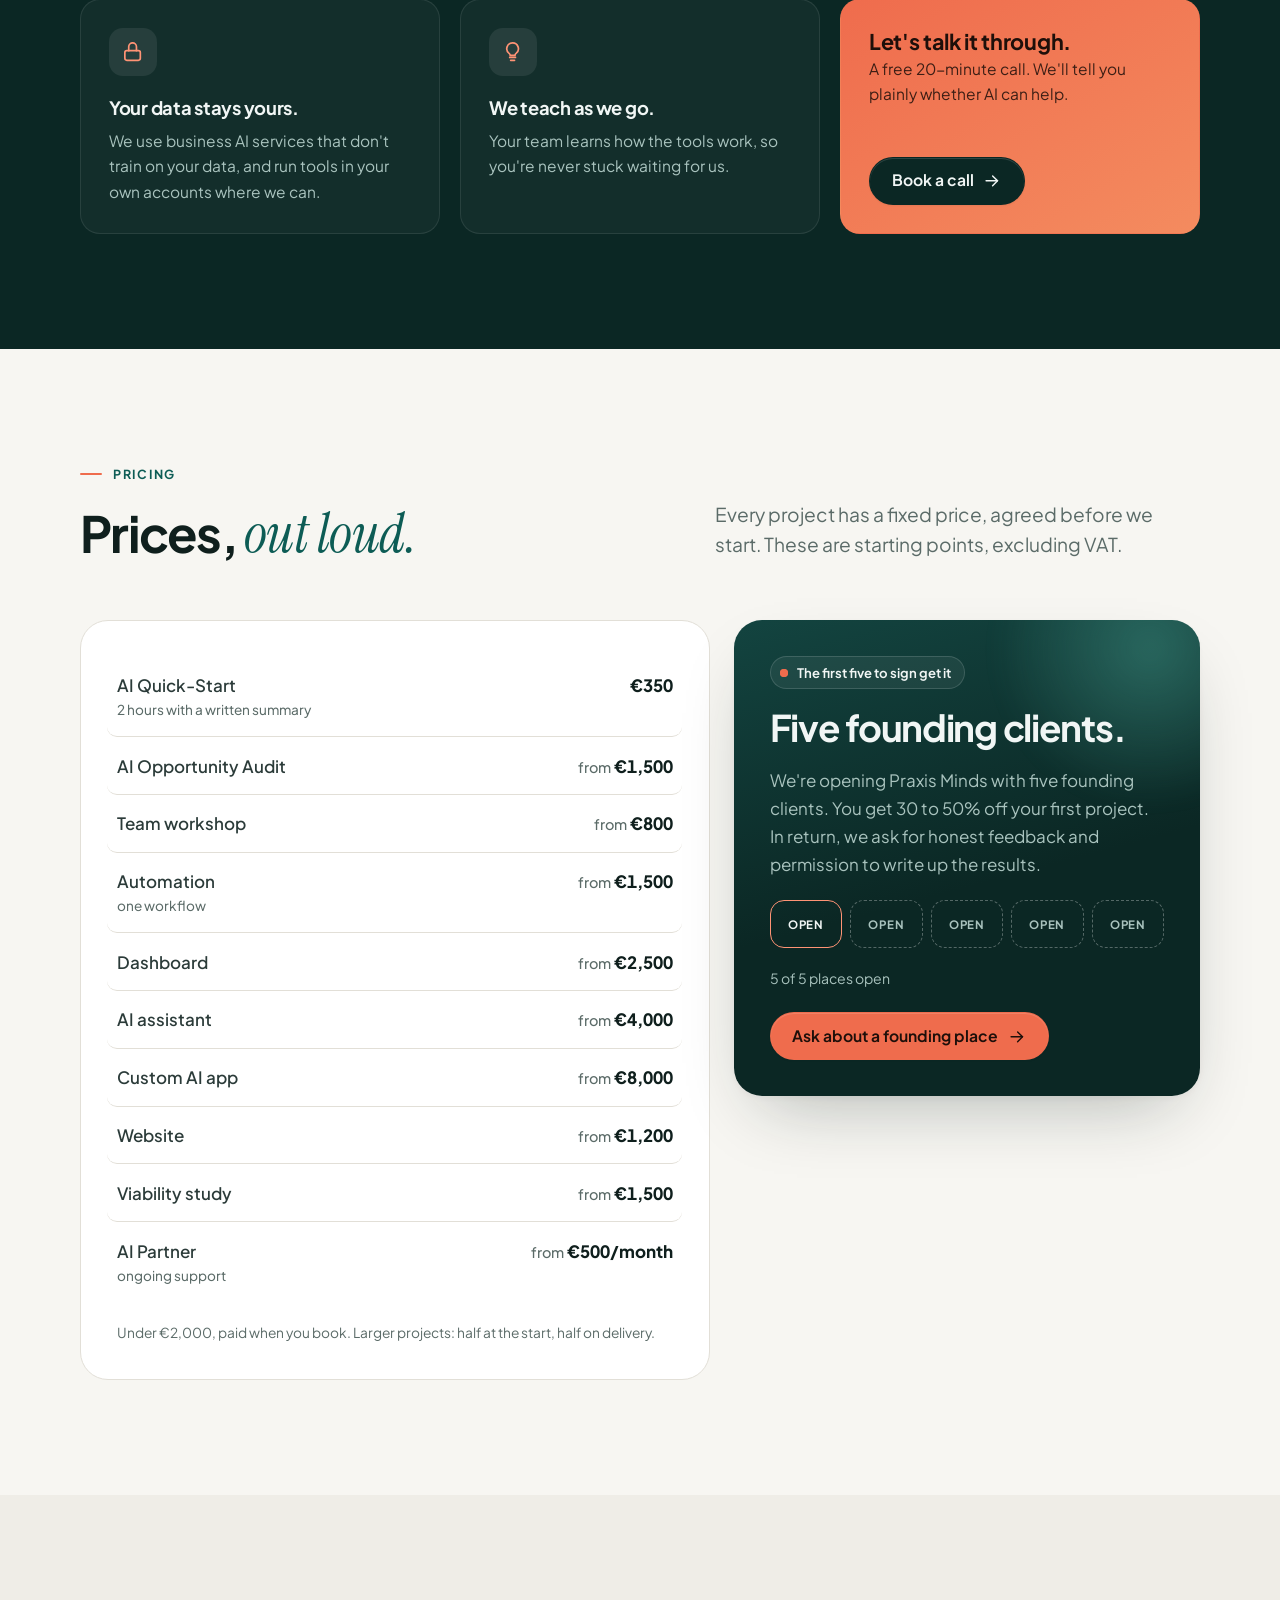
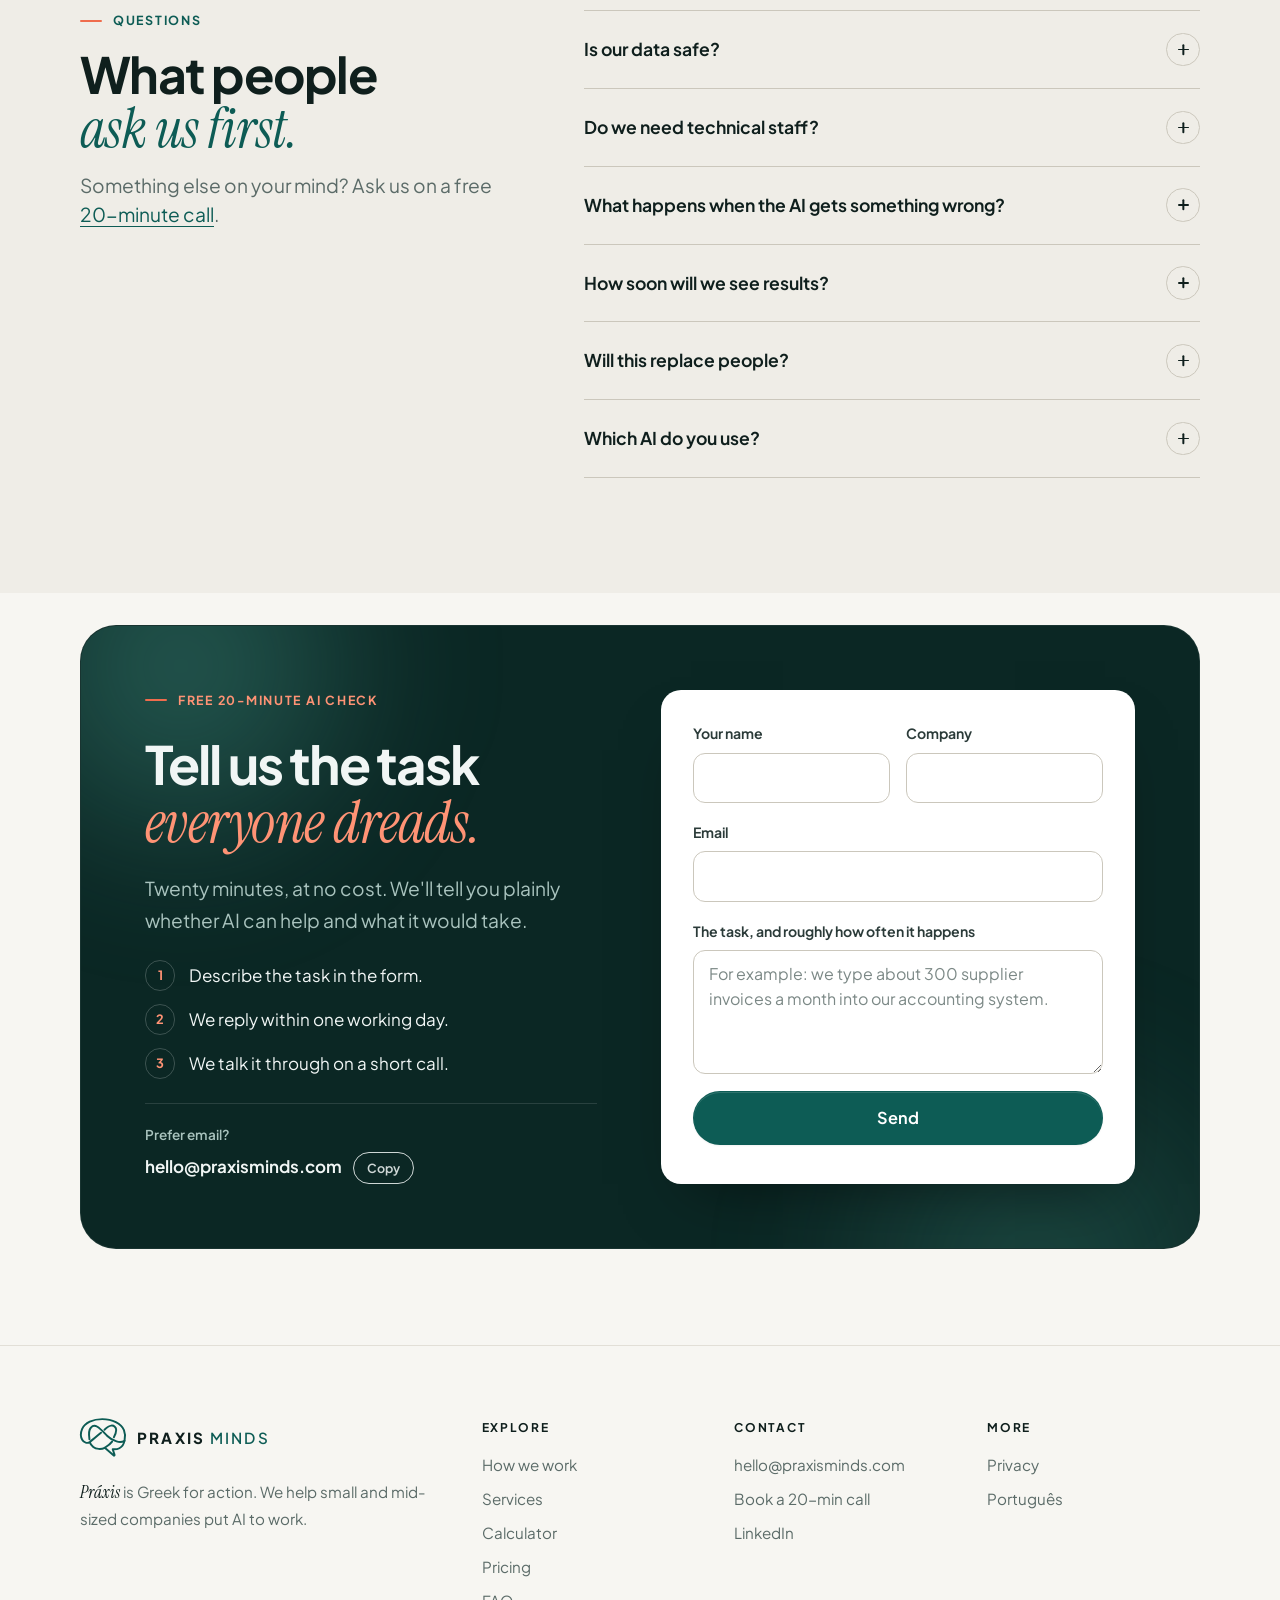
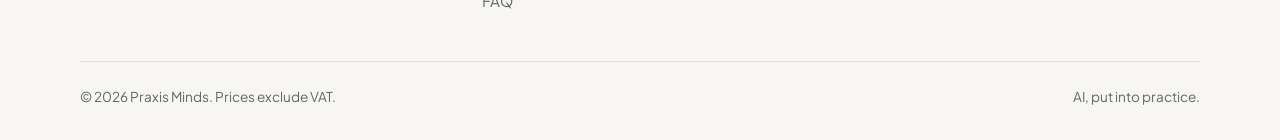
==== commit ae67bf1c: "Draw the header logo as one continuous line at a steady pace The four strokes are now ordered end to" ====
--- a/website/index.html
+++ b/website/index.html
@@ -73,7 +73,7 @@
 <header class="site-head" id="site-head">
   <div class="wrap head-in">
     <a class="brand" href="#top" aria-label="Praxis Minds, back to top">
-      <svg class="logo" viewBox="5.5 8.5 90 76" aria-hidden="true"><g fill="none" stroke-width="3.8" stroke-linecap="round" stroke-linejoin="round"><path pathLength="1" d="M46.6 37.1C39 43.5 31 50.5 24.5 55.5C20 58.5 13 57 9.8 51C6.8 45.5 6.6 37 9.5 30C15 17.5 31 10.5 49 10.5C69 10.5 86 19 91.5 32C94 38.5 94 47 92.7 52C91.5 59 88 64.5 82.5 67.5C79 69.4 74.5 69.8 69.5 69.5L73 80C73.6 81.7 72.3 82.6 71 81.4L54 66.6C47 70 37 69.5 31.5 65C27.5 61.8 25.5 58.5 24.5 55.5"/><path pathLength="1" d="M24 50C22.6 41 23.2 31 27 27C30 23.5 35 23 39.5 25.5C46 29.5 53 37.5 59 43.5C64 48.5 70 52 77 54C83 55.8 88.5 55.2 92.6 53"/><path pathLength="1" d="M53.4 31.3C57 28 61.5 24 66.5 23.3C72 22.6 76.5 26.5 76.3 32C76.1 37.5 74.3 42 71.8 46"/><path pathLength="1" d="M68.3 54.5C65.5 58.5 60.5 62.5 54 66.6"/></g></svg>
+      <svg class="logo" viewBox="5.5 8.5 90 76" aria-hidden="true"><g fill="none" stroke-width="3.8" stroke-linecap="round" stroke-linejoin="round"><path pathLength="1" d="M54 66.6C60.5 62.5 65.5 58.5 68.3 54.5"/><path pathLength="1" d="M71.8 46C74.3 42 76.1 37.5 76.3 32C76.5 26.5 72 22.6 66.5 23.3C61.5 24 57 28 53.4 31.3"/><path pathLength="1" d="M46.6 37.1C39 43.5 31 50.5 24.5 55.5C20 58.5 13 57 9.8 51C6.8 45.5 6.6 37 9.5 30C15 17.5 31 10.5 49 10.5C69 10.5 86 19 91.5 32C94 38.5 94 47 92.7 52C91.5 59 88 64.5 82.5 67.5C79 69.4 74.5 69.8 69.5 69.5L73 80C73.6 81.7 72.3 82.6 71 81.4L54 66.6C47 70 37 69.5 31.5 65C27.5 61.8 25.5 58.5 24.5 55.5"/><path pathLength="1" d="M24 50C22.6 41 23.2 31 27 27C30 23.5 35 23 39.5 25.5C46 29.5 53 37.5 59 43.5C64 48.5 70 52 77 54C83 55.8 88.5 55.2 92.6 53"/></g></svg>
       <span class="brand-name">Praxis<span> Minds</span></span>
     </a>
     <nav class="site-nav" id="site-nav" aria-label="Main">
@@ -569,7 +569,7 @@
     <div class="foot-grid">
       <div class="foot-brand">
         <a class="brand" href="#top" aria-label="Praxis Minds, back to top">
-          <svg class="logo" viewBox="5.5 8.5 90 76" aria-hidden="true"><g fill="none" stroke-width="3.8" stroke-linecap="round" stroke-linejoin="round"><path pathLength="1" d="M46.6 37.1C39 43.5 31 50.5 24.5 55.5C20 58.5 13 57 9.8 51C6.8 45.5 6.6 37 9.5 30C15 17.5 31 10.5 49 10.5C69 10.5 86 19 91.5 32C94 38.5 94 47 92.7 52C91.5 59 88 64.5 82.5 67.5C79 69.4 74.5 69.8 69.5 69.5L73 80C73.6 81.7 72.3 82.6 71 81.4L54 66.6C47 70 37 69.5 31.5 65C27.5 61.8 25.5 58.5 24.5 55.5"/><path pathLength="1" d="M24 50C22.6 41 23.2 31 27 27C30 23.5 35 23 39.5 25.5C46 29.5 53 37.5 59 43.5C64 48.5 70 52 77 54C83 55.8 88.5 55.2 92.6 53"/><path pathLength="1" d="M53.4 31.3C57 28 61.5 24 66.5 23.3C72 22.6 76.5 26.5 76.3 32C76.1 37.5 74.3 42 71.8 46"/><path pathLength="1" d="M68.3 54.5C65.5 58.5 60.5 62.5 54 66.6"/></g></svg>
+          <svg class="logo" viewBox="5.5 8.5 90 76" aria-hidden="true"><g fill="none" stroke-width="3.8" stroke-linecap="round" stroke-linejoin="round"><path pathLength="1" d="M54 66.6C60.5 62.5 65.5 58.5 68.3 54.5"/><path pathLength="1" d="M71.8 46C74.3 42 76.1 37.5 76.3 32C76.5 26.5 72 22.6 66.5 23.3C61.5 24 57 28 53.4 31.3"/><path pathLength="1" d="M46.6 37.1C39 43.5 31 50.5 24.5 55.5C20 58.5 13 57 9.8 51C6.8 45.5 6.6 37 9.5 30C15 17.5 31 10.5 49 10.5C69 10.5 86 19 91.5 32C94 38.5 94 47 92.7 52C91.5 59 88 64.5 82.5 67.5C79 69.4 74.5 69.8 69.5 69.5L73 80C73.6 81.7 72.3 82.6 71 81.4L54 66.6C47 70 37 69.5 31.5 65C27.5 61.8 25.5 58.5 24.5 55.5"/><path pathLength="1" d="M24 50C22.6 41 23.2 31 27 27C30 23.5 35 23 39.5 25.5C46 29.5 53 37.5 59 43.5C64 48.5 70 52 77 54C83 55.8 88.5 55.2 92.6 53"/></g></svg>
           <span class="brand-name">Praxis<span> Minds</span></span>
         </a>
         <p><em>Práxis</em> is Greek for action. We help small and mid-sized companies put AI to work.</p>
--- a/website/assets/styles.css
+++ b/website/assets/styles.css
@@ -254,12 +254,14 @@
 .brand-name span { font-weight: 550; color: var(--brand-ink); }
 .logo { width: 46px; height: 39px; flex: none; overflow: visible; }
 .logo path { stroke: var(--brand); transition: stroke .35s ease; }
-.brand:hover .logo path:nth-child(2) { stroke: var(--accent); } /* the knot's long sweep warms to coral */
-/* the header logo draws itself once on load: outline, then the knot */
-.site-head .logo path { stroke-dasharray: 1; animation: logo-draw 1.5s var(--ease-io) both; }
-.site-head .logo path:nth-child(2) { animation-delay: .35s; }
-.site-head .logo path:nth-child(3) { animation-delay: .55s; animation-duration: .9s; }
-.site-head .logo path:nth-child(4) { animation-delay: .75s; animation-duration: .6s; }
+.brand:hover .logo path { stroke: var(--accent); } /* warms to coral on hover */
+/* the header logo draws itself once on load, as one line at a steady pace */
+.site-head .logo path { stroke-dasharray: 1; animation: logo-draw linear both; }
+/* four pieces in drawing order, each timed by its length so the pen keeps one steady speed (2.4s in all) */
+.site-head .logo path:nth-child(1) { animation-delay: .15s;  animation-duration: .1s; }
+.site-head .logo path:nth-child(2) { animation-delay: .25s;  animation-duration: .24s; }
+.site-head .logo path:nth-child(3) { animation-delay: .49s;  animation-duration: 1.53s; }
+.site-head .logo path:nth-child(4) { animation-delay: 2.02s; animation-duration: .53s; }
 @keyframes logo-draw { from { stroke-dashoffset: 1; } to { stroke-dashoffset: 0; } }
 
 /* ---------- Header ---------- */
